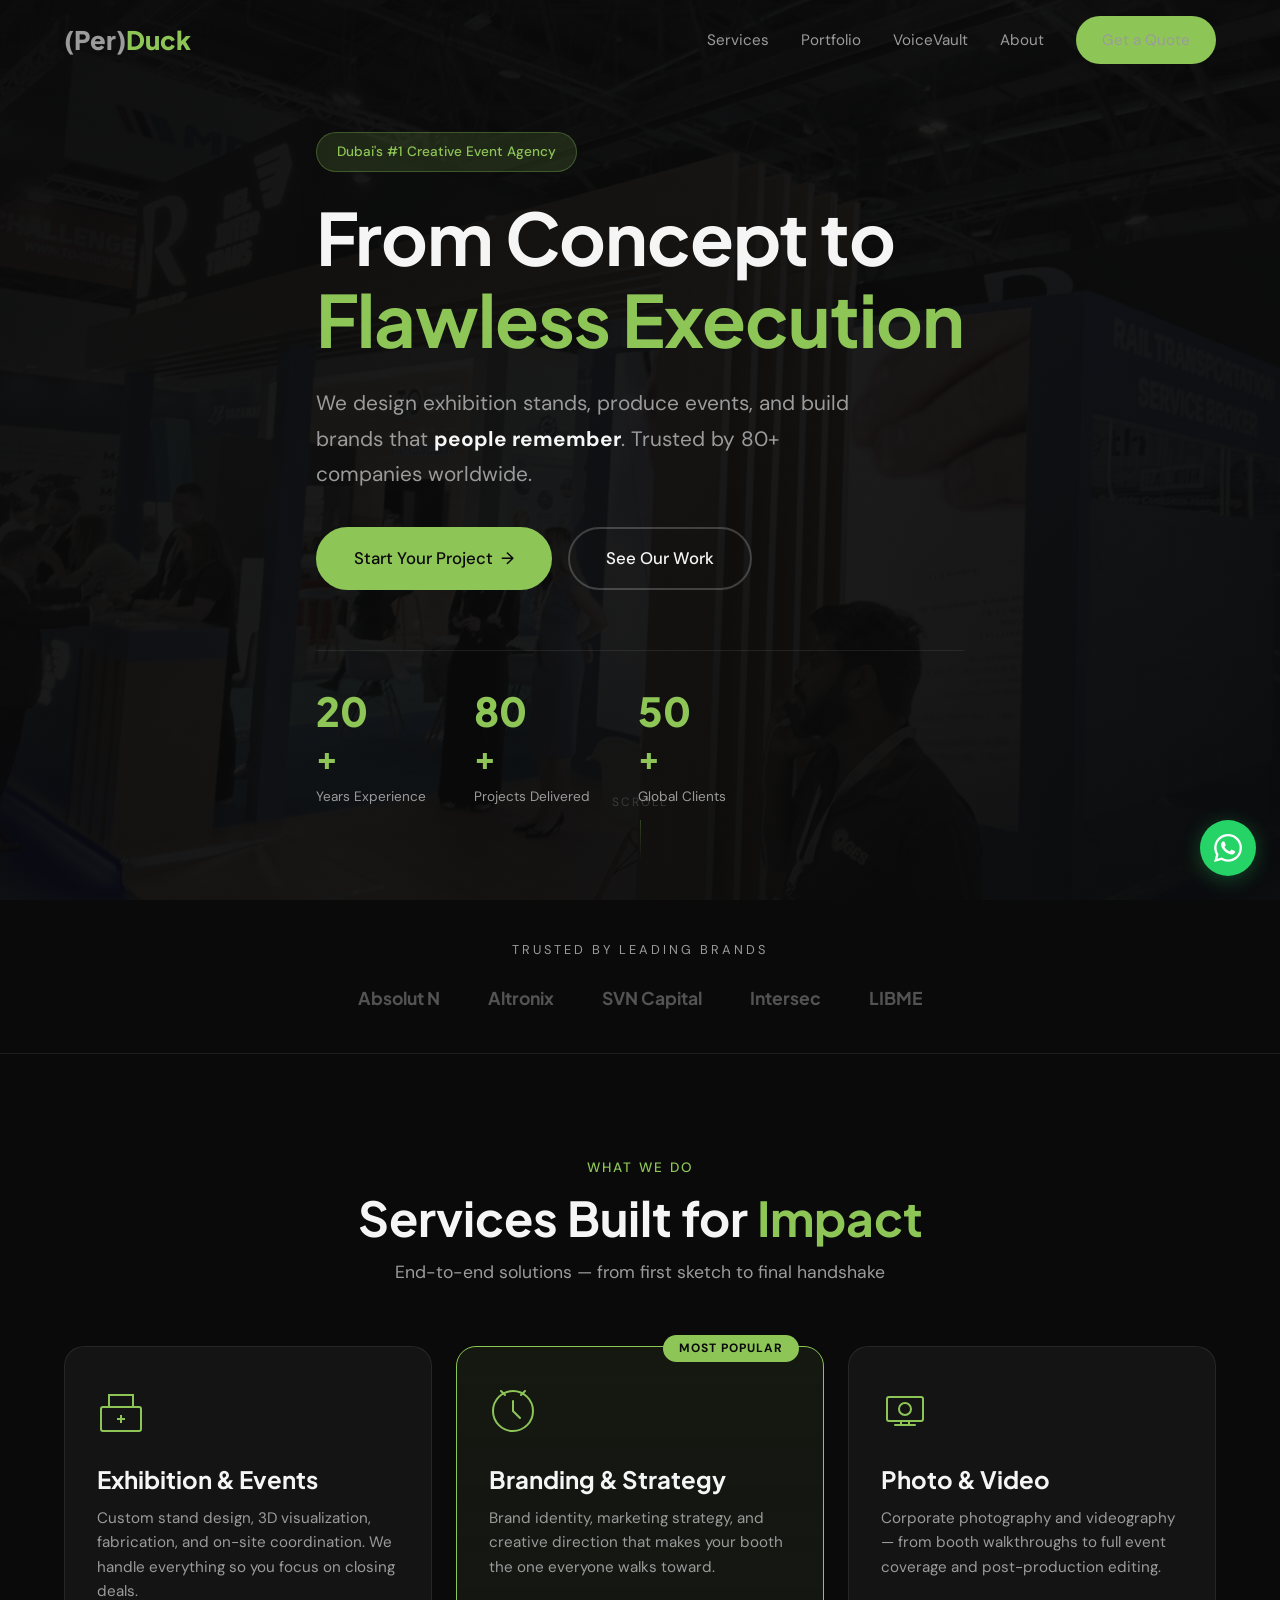
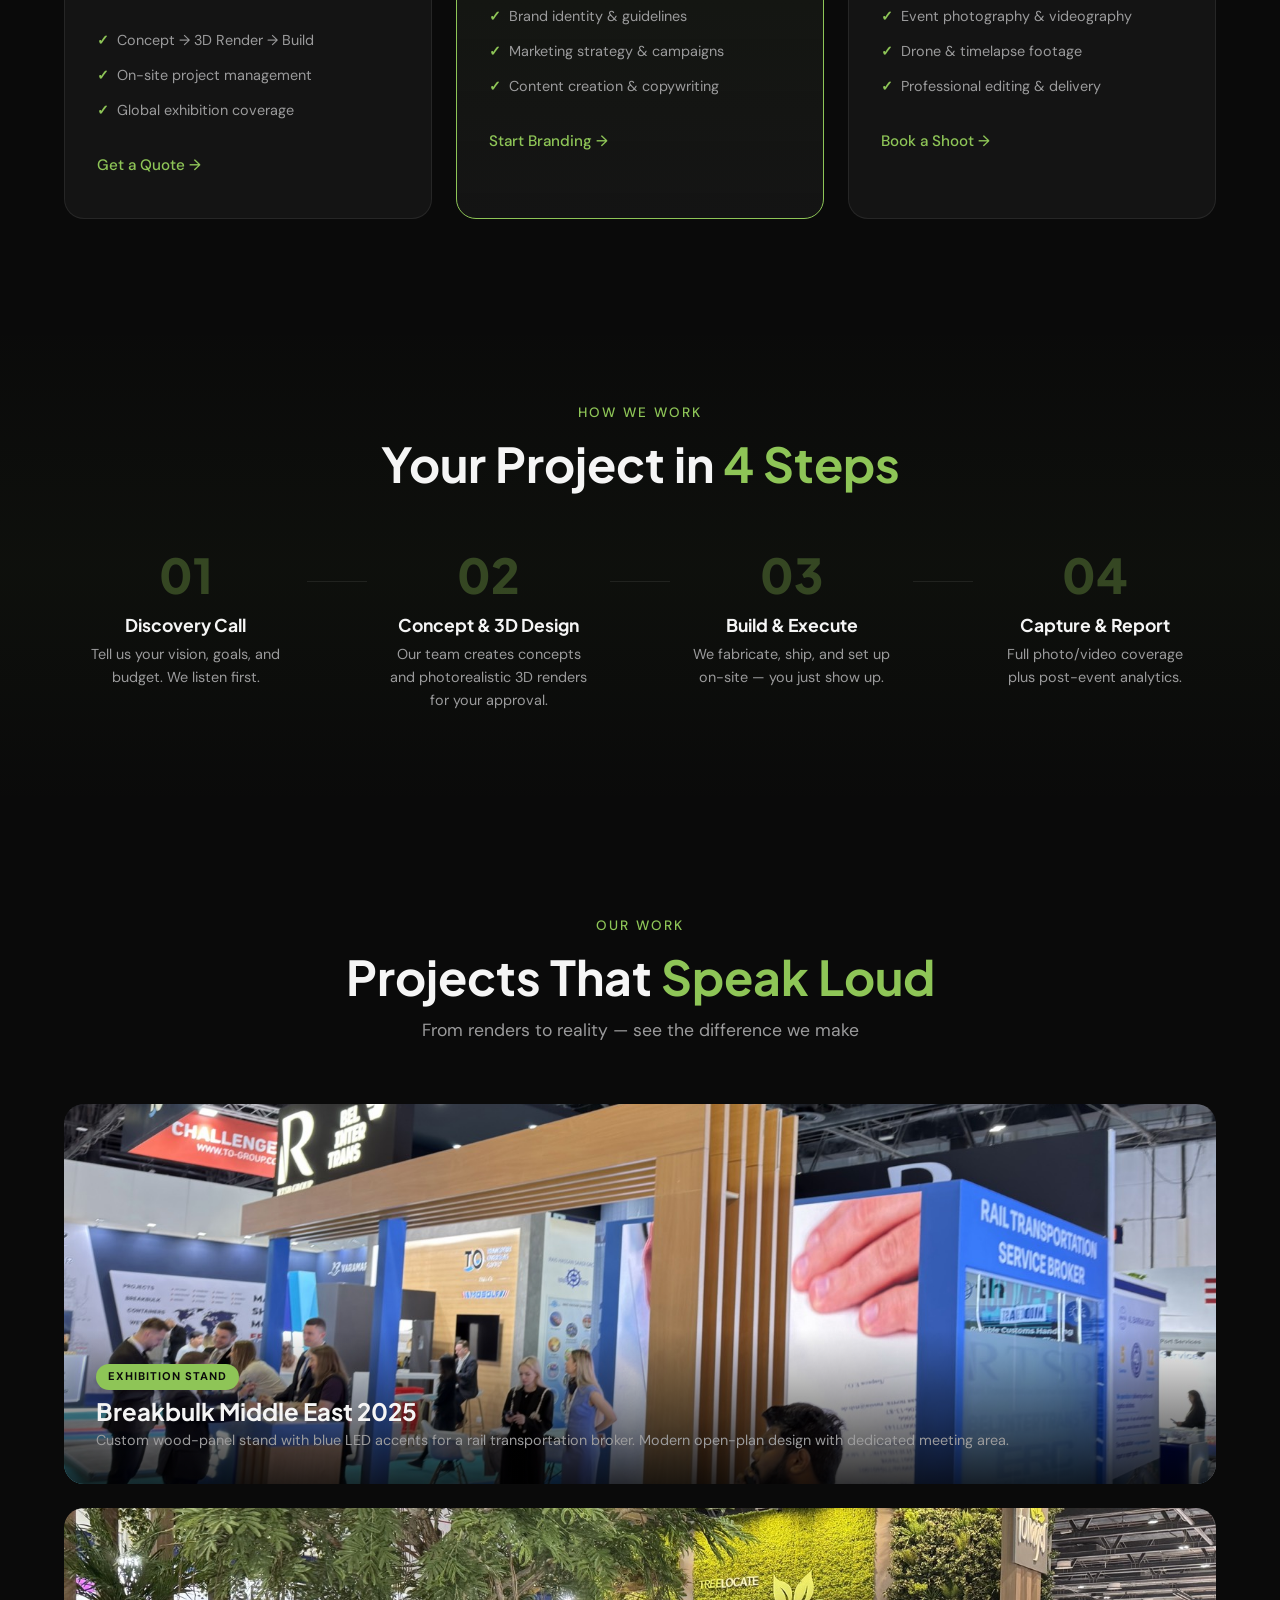
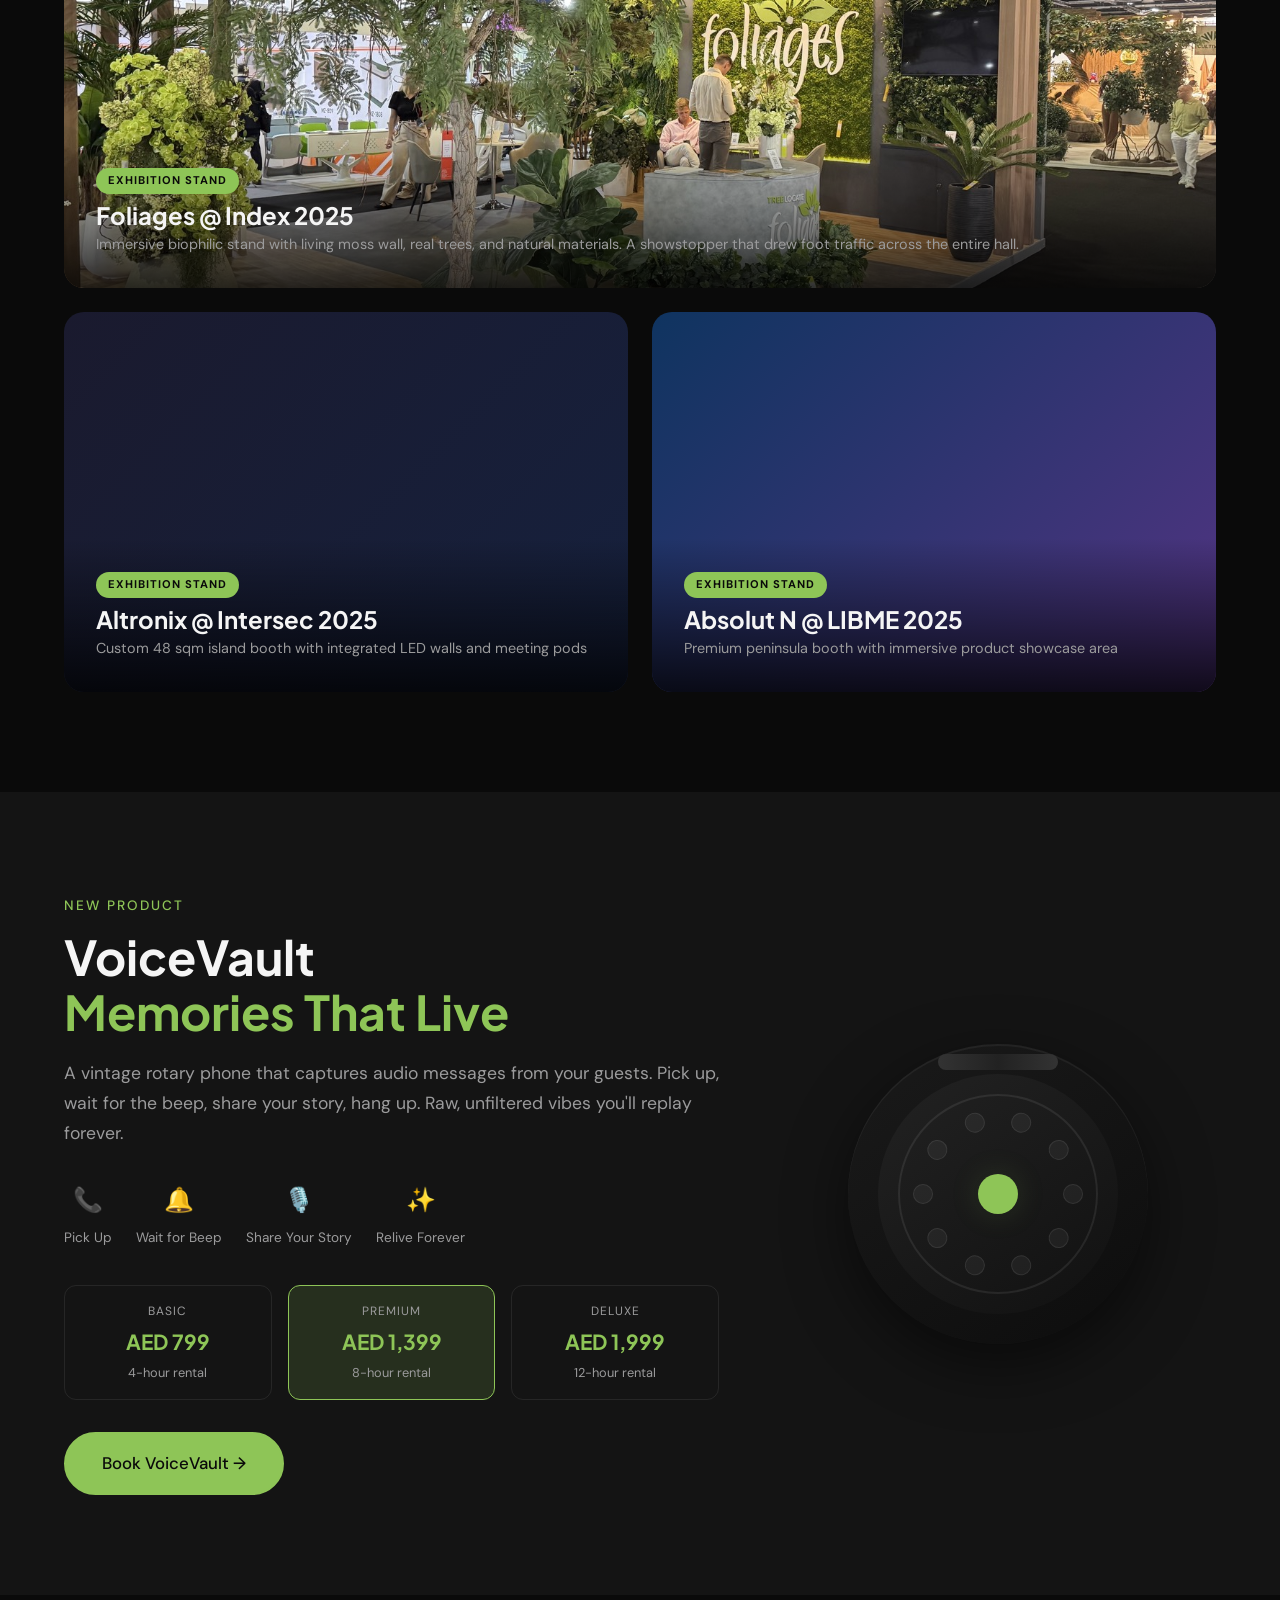
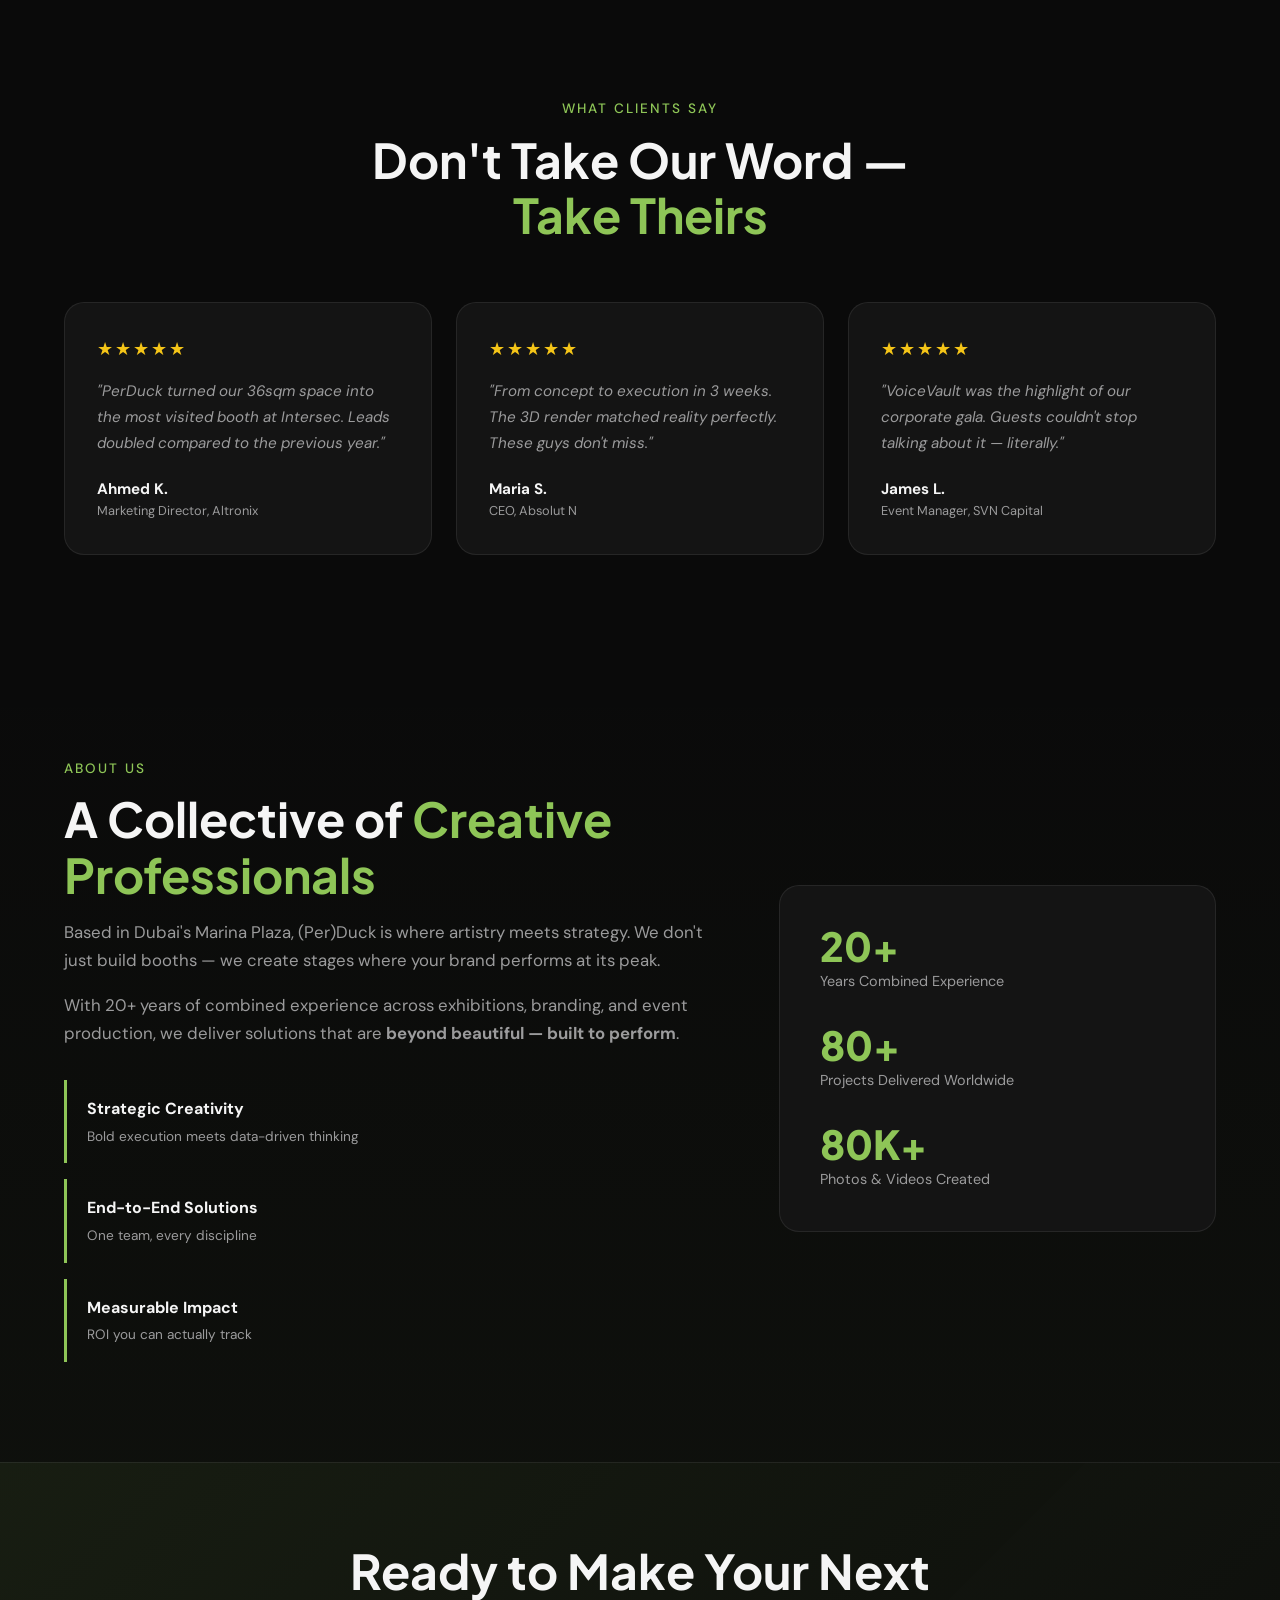
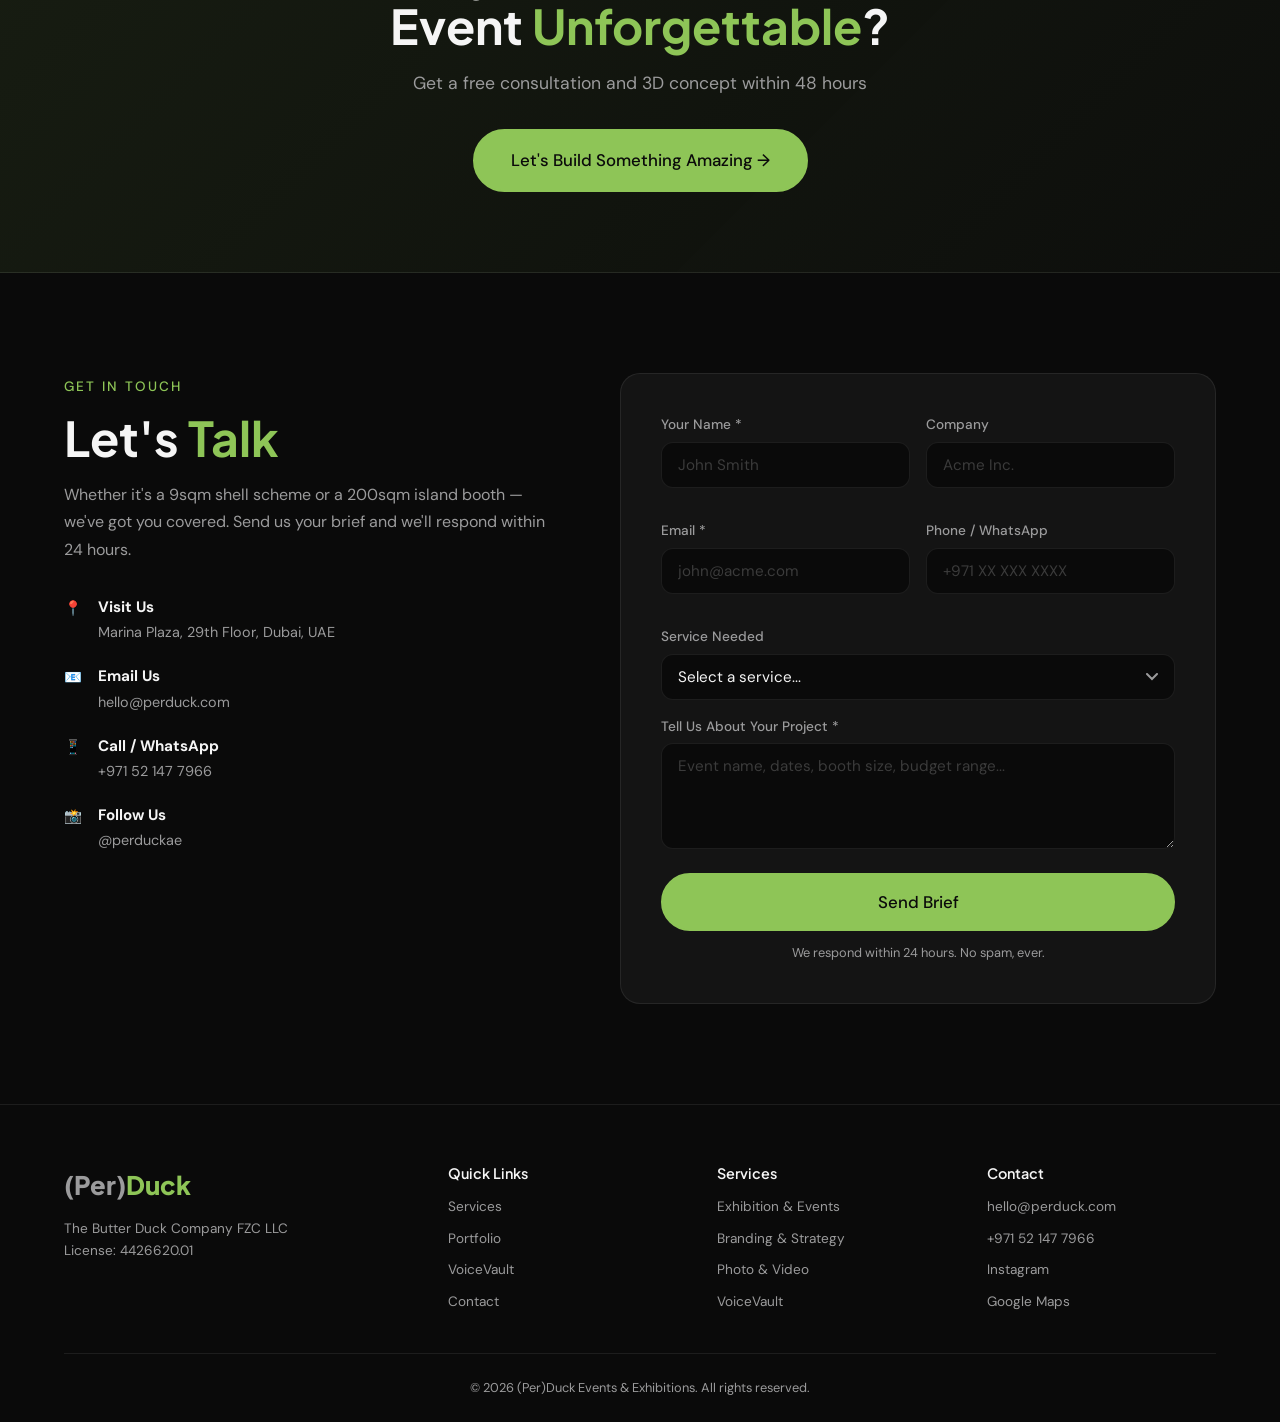
==== index.html @ eae70a1d "Add real exhibition photos to portfolio and hero section - Breakbulk ME 2025 stand (rail transport b" ====
<!DOCTYPE html>
<html lang="en">
<head>
    <meta charset="UTF-8">
    <meta name="viewport" content="width=device-width, initial-scale=1.0">
    <title>(Per)Duck Events & Exhibitions — Dubai's Premier Event Agency</title>
    <meta name="description" content="From concept to flawless execution. Exhibition stands, events, branding & VoiceVault — Dubai's creative event agency trusted by 80+ brands worldwide.">
    <meta name="keywords" content="exhibition stands Dubai, event management UAE, booth design, branding strategy, VoiceVault, corporate events Dubai">
    <meta property="og:title" content="(Per)Duck Events & Exhibitions">
    <meta property="og:description" content="From concept to flawless execution. Dubai's premier event & exhibition agency.">
    <meta property="og:type" content="website">
    <meta property="og:url" content="https://perduck.com">
    <link rel="preconnect" href="https://fonts.googleapis.com">
    <link rel="preconnect" href="https://fonts.gstatic.com" crossorigin>
    <link href="https://fonts.googleapis.com/css2?family=DM+Sans:ital,opsz,wght@0,9..40,300;0,9..40,400;0,9..40,500;0,9..40,700;1,9..40,400&family=Plus+Jakarta+Sans:wght@600;700;800&display=swap" rel="stylesheet">
    <link rel="stylesheet" href="style.css">
</head>
<body>

    <!-- NAVBAR -->
    <nav class="navbar" id="navbar">
        <div class="container nav-container">
            <a href="#" class="logo">
                <span class="logo-per">(Per)</span><span class="logo-duck">Duck</span>
            </a>
            <ul class="nav-links" id="navLinks">
                <li><a href="#services">Services</a></li>
                <li><a href="#portfolio">Portfolio</a></li>
                <li><a href="#voicevault">VoiceVault</a></li>
                <li><a href="#about">About</a></li>
                <li><a href="#contact" class="btn btn-nav">Get a Quote</a></li>
            </ul>
            <button class="burger" id="burger" aria-label="Toggle menu">
                <span></span><span></span><span></span>
            </button>
        </div>
    </nav>

    <!-- HERO -->
    <section class="hero" id="hero">
        <div class="hero-bg">
            <img src="assets/photos/breakbulk-stand.jpg" alt="Exhibition stand by PerDuck" class="hero-bg-img">
        </div>
        <div class="hero-overlay"></div>
        <div class="container hero-content">
            <div class="hero-badge reveal">Dubai's #1 Creative Event Agency</div>
            <h1 class="reveal">From Concept to<br><span class="accent">Flawless Execution</span></h1>
            <p class="hero-sub reveal">We design exhibition stands, produce events, and build brands that <strong>people remember</strong>. Trusted by 80+ companies worldwide.</p>
            <div class="hero-cta reveal">
                <a href="#contact" class="btn btn-primary btn-lg">Start Your Project <span class="arrow">→</span></a>
                <a href="#portfolio" class="btn btn-outline btn-lg">See Our Work</a>
            </div>
            <div class="hero-stats reveal">
                <div class="stat">
                    <span class="stat-num" data-target="20">0</span><span class="stat-plus">+</span>
                    <span class="stat-label">Years Experience</span>
                </div>
                <div class="stat">
                    <span class="stat-num" data-target="80">0</span><span class="stat-plus">+</span>
                    <span class="stat-label">Projects Delivered</span>
                </div>
                <div class="stat">
                    <span class="stat-num" data-target="50">0</span><span class="stat-plus">+</span>
                    <span class="stat-label">Global Clients</span>
                </div>
            </div>
        </div>
        <div class="hero-scroll">
            <span>Scroll</span>
            <div class="scroll-line"></div>
        </div>
    </section>

    <!-- TRUST BAR -->
    <section class="trust-bar">
        <div class="container">
            <p class="trust-label reveal">Trusted by leading brands</p>
            <div class="trust-logos reveal">
                <div class="trust-logo">Absolut N</div>
                <div class="trust-logo">Altronix</div>
                <div class="trust-logo">SVN Capital</div>
                <div class="trust-logo">Intersec</div>
                <div class="trust-logo">LIBME</div>
            </div>
        </div>
    </section>

    <!-- SERVICES -->
    <section class="services" id="services">
        <div class="container">
            <div class="section-header reveal">
                <span class="section-tag">What We Do</span>
                <h2>Services Built for <span class="accent">Impact</span></h2>
                <p>End-to-end solutions — from first sketch to final handshake</p>
            </div>
            <div class="services-grid">
                <div class="service-card reveal">
                    <div class="service-icon">
                        <svg width="48" height="48" viewBox="0 0 48 48" fill="none"><rect x="4" y="20" width="40" height="24" rx="2" stroke="currentColor" stroke-width="2"/><path d="M12 20V8h24v12" stroke="currentColor" stroke-width="2"/><path d="M20 32h8M24 28v8" stroke="currentColor" stroke-width="2"/></svg>
                    </div>
                    <h3>Exhibition & Events</h3>
                    <p>Custom stand design, 3D visualization, fabrication, and on-site coordination. We handle everything so you focus on closing deals.</p>
                    <ul class="service-features">
                        <li>Concept → 3D Render → Build</li>
                        <li>On-site project management</li>
                        <li>Global exhibition coverage</li>
                    </ul>
                    <a href="#contact" class="service-link">Get a Quote →</a>
                </div>
                <div class="service-card featured reveal">
                    <div class="card-badge">Most Popular</div>
                    <div class="service-icon">
                        <svg width="48" height="48" viewBox="0 0 48 48" fill="none"><circle cx="24" cy="24" r="20" stroke="currentColor" stroke-width="2"/><path d="M24 14v10l7 7" stroke="currentColor" stroke-width="2" stroke-linecap="round"/><path d="M16 8l-4-4M32 8l4-4" stroke="currentColor" stroke-width="2" stroke-linecap="round"/></svg>
                    </div>
                    <h3>Branding & Strategy</h3>
                    <p>Brand identity, marketing strategy, and creative direction that makes your booth the one everyone walks toward.</p>
                    <ul class="service-features">
                        <li>Brand identity & guidelines</li>
                        <li>Marketing strategy & campaigns</li>
                        <li>Content creation & copywriting</li>
                    </ul>
                    <a href="#contact" class="service-link">Start Branding →</a>
                </div>
                <div class="service-card reveal">
                    <div class="service-icon">
                        <svg width="48" height="48" viewBox="0 0 48 48" fill="none"><rect x="6" y="10" width="36" height="24" rx="2" stroke="currentColor" stroke-width="2"/><circle cx="24" cy="22" r="6" stroke="currentColor" stroke-width="2"/><path d="M14 38h20" stroke="currentColor" stroke-width="2" stroke-linecap="round"/><path d="M20 34h8v4h-8z" stroke="currentColor" stroke-width="2"/></svg>
                    </div>
                    <h3>Photo & Video</h3>
                    <p>Corporate photography and videography — from booth walkthroughs to full event coverage and post-production editing.</p>
                    <ul class="service-features">
                        <li>Event photography & videography</li>
                        <li>Drone & timelapse footage</li>
                        <li>Professional editing & delivery</li>
                    </ul>
                    <a href="#contact" class="service-link">Book a Shoot →</a>
                </div>
            </div>
        </div>
    </section>

    <!-- PROCESS -->
    <section class="process">
        <div class="container">
            <div class="section-header reveal">
                <span class="section-tag">How We Work</span>
                <h2>Your Project in <span class="accent">4 Steps</span></h2>
            </div>
            <div class="process-steps">
                <div class="step reveal">
                    <div class="step-num">01</div>
                    <h3>Discovery Call</h3>
                    <p>Tell us your vision, goals, and budget. We listen first.</p>
                </div>
                <div class="step-line"></div>
                <div class="step reveal">
                    <div class="step-num">02</div>
                    <h3>Concept & 3D Design</h3>
                    <p>Our team creates concepts and photorealistic 3D renders for your approval.</p>
                </div>
                <div class="step-line"></div>
                <div class="step reveal">
                    <div class="step-num">03</div>
                    <h3>Build & Execute</h3>
                    <p>We fabricate, ship, and set up on-site — you just show up.</p>
                </div>
                <div class="step-line"></div>
                <div class="step reveal">
                    <div class="step-num">04</div>
                    <h3>Capture & Report</h3>
                    <p>Full photo/video coverage plus post-event analytics.</p>
                </div>
            </div>
        </div>
    </section>

    <!-- PORTFOLIO -->
    <section class="portfolio" id="portfolio">
        <div class="container">
            <div class="section-header reveal">
                <span class="section-tag">Our Work</span>
                <h2>Projects That <span class="accent">Speak Loud</span></h2>
                <p>From renders to reality — see the difference we make</p>
            </div>
            <div class="portfolio-grid">
                <div class="portfolio-card portfolio-wide reveal">
                    <div class="portfolio-img portfolio-img-photo">
                        <img src="assets/photos/breakbulk-stand.jpg" alt="Breakbulk Exhibition Stand — Rail Transportation Service Broker" loading="lazy">
                        <div class="portfolio-overlay">
                            <span class="portfolio-tag">Exhibition Stand</span>
                            <h3>Breakbulk Middle East 2025</h3>
                            <p>Custom wood-panel stand with blue LED accents for a rail transportation broker. Modern open-plan design with dedicated meeting area.</p>
                        </div>
                    </div>
                </div>
                <div class="portfolio-card portfolio-wide reveal">
                    <div class="portfolio-img portfolio-img-photo">
                        <img src="assets/photos/foliages-stand.jpg" alt="Foliages Exhibition Stand at Index 2025" loading="lazy">
                        <div class="portfolio-overlay">
                            <span class="portfolio-tag">Exhibition Stand</span>
                            <h3>Foliages @ Index 2025</h3>
                            <p>Immersive biophilic stand with living moss wall, real trees, and natural materials. A showstopper that drew foot traffic across the entire hall.</p>
                        </div>
                    </div>
                </div>
                <div class="portfolio-card reveal">
                    <div class="portfolio-img" style="background: linear-gradient(135deg, #1a1a2e 0%, #16213e 100%);">
                        <div class="portfolio-overlay">
                            <span class="portfolio-tag">Exhibition Stand</span>
                            <h3>Altronix @ Intersec 2025</h3>
                            <p>Custom 48 sqm island booth with integrated LED walls and meeting pods</p>
                        </div>
                    </div>
                </div>
                <div class="portfolio-card reveal">
                    <div class="portfolio-img" style="background: linear-gradient(135deg, #0f3460 0%, #533483 100%);">
                        <div class="portfolio-overlay">
                            <span class="portfolio-tag">Exhibition Stand</span>
                            <h3>Absolut N @ LIBME 2025</h3>
                            <p>Premium peninsula booth with immersive product showcase area</p>
                        </div>
                    </div>
                </div>
            </div>
        </div>
    </section>

    <!-- VOICEVAULT -->
    <section class="voicevault" id="voicevault">
        <div class="container">
            <div class="vv-layout">
                <div class="vv-content reveal">
                    <span class="section-tag">New Product</span>
                    <h2>VoiceVault<br><span class="accent">Memories That Live</span></h2>
                    <p class="vv-desc">A vintage rotary phone that captures audio messages from your guests. Pick up, wait for the beep, share your story, hang up. Raw, unfiltered vibes you'll replay forever.</p>
                    <div class="vv-steps">
                        <div class="vv-step">
                            <span class="vv-step-icon">📞</span>
                            <span>Pick Up</span>
                        </div>
                        <div class="vv-step">
                            <span class="vv-step-icon">🔔</span>
                            <span>Wait for Beep</span>
                        </div>
                        <div class="vv-step">
                            <span class="vv-step-icon">🎙️</span>
                            <span>Share Your Story</span>
                        </div>
                        <div class="vv-step">
                            <span class="vv-step-icon">✨</span>
                            <span>Relive Forever</span>
                        </div>
                    </div>
                    <div class="vv-pricing">
                        <div class="vv-price">
                            <span class="vv-tier">Basic</span>
                            <span class="vv-amount">AED 799</span>
                            <span class="vv-detail">4-hour rental</span>
                        </div>
                        <div class="vv-price featured">
                            <span class="vv-tier">Premium</span>
                            <span class="vv-amount">AED 1,399</span>
                            <span class="vv-detail">8-hour rental</span>
                        </div>
                        <div class="vv-price">
                            <span class="vv-tier">Deluxe</span>
                            <span class="vv-amount">AED 1,999</span>
                            <span class="vv-detail">12-hour rental</span>
                        </div>
                    </div>
                    <a href="#contact" class="btn btn-primary btn-lg">Book VoiceVault →</a>
                </div>
                <div class="vv-visual reveal">
                    <div class="vv-phone">
                        <div class="vv-phone-inner">
                            <div class="rotary-dial">
                                <div class="dial-center"></div>
                                <div class="dial-hole" style="--i:0"></div>
                                <div class="dial-hole" style="--i:1"></div>
                                <div class="dial-hole" style="--i:2"></div>
                                <div class="dial-hole" style="--i:3"></div>
                                <div class="dial-hole" style="--i:4"></div>
                                <div class="dial-hole" style="--i:5"></div>
                                <div class="dial-hole" style="--i:6"></div>
                                <div class="dial-hole" style="--i:7"></div>
                                <div class="dial-hole" style="--i:8"></div>
                                <div class="dial-hole" style="--i:9"></div>
                            </div>
                            <div class="phone-receiver"></div>
                        </div>
                    </div>
                </div>
            </div>
        </div>
    </section>

    <!-- TESTIMONIALS -->
    <section class="testimonials">
        <div class="container">
            <div class="section-header reveal">
                <span class="section-tag">What Clients Say</span>
                <h2>Don't Take Our Word — <span class="accent">Take Theirs</span></h2>
            </div>
            <div class="testimonial-grid">
                <div class="testimonial-card reveal">
                    <div class="stars">★★★★★</div>
                    <p>"PerDuck turned our 36sqm space into the most visited booth at Intersec. Leads doubled compared to the previous year."</p>
                    <div class="testimonial-author">
                        <div class="author-info">
                            <strong>Ahmed K.</strong>
                            <span>Marketing Director, Altronix</span>
                        </div>
                    </div>
                </div>
                <div class="testimonial-card reveal">
                    <div class="stars">★★★★★</div>
                    <p>"From concept to execution in 3 weeks. The 3D render matched reality perfectly. These guys don't miss."</p>
                    <div class="testimonial-author">
                        <div class="author-info">
                            <strong>Maria S.</strong>
                            <span>CEO, Absolut N</span>
                        </div>
                    </div>
                </div>
                <div class="testimonial-card reveal">
                    <div class="stars">★★★★★</div>
                    <p>"VoiceVault was the highlight of our corporate gala. Guests couldn't stop talking about it — literally."</p>
                    <div class="testimonial-author">
                        <div class="author-info">
                            <strong>James L.</strong>
                            <span>Event Manager, SVN Capital</span>
                        </div>
                    </div>
                </div>
            </div>
        </div>
    </section>

    <!-- ABOUT -->
    <section class="about" id="about">
        <div class="container">
            <div class="about-layout">
                <div class="about-content reveal">
                    <span class="section-tag">About Us</span>
                    <h2>A Collective of <span class="accent">Creative Professionals</span></h2>
                    <p>Based in Dubai's Marina Plaza, (Per)Duck is where artistry meets strategy. We don't just build booths — we create stages where your brand performs at its peak.</p>
                    <p>With 20+ years of combined experience across exhibitions, branding, and event production, we deliver solutions that are <strong>beyond beautiful — built to perform</strong>.</p>
                    <div class="about-values">
                        <div class="value">
                            <strong>Strategic Creativity</strong>
                            <span>Bold execution meets data-driven thinking</span>
                        </div>
                        <div class="value">
                            <strong>End-to-End Solutions</strong>
                            <span>One team, every discipline</span>
                        </div>
                        <div class="value">
                            <strong>Measurable Impact</strong>
                            <span>ROI you can actually track</span>
                        </div>
                    </div>
                </div>
                <div class="about-visual reveal">
                    <div class="about-card">
                        <div class="about-card-inner">
                            <div class="card-stat">
                                <span class="big-num">20+</span>
                                <span>Years Combined Experience</span>
                            </div>
                            <div class="card-stat">
                                <span class="big-num">80+</span>
                                <span>Projects Delivered Worldwide</span>
                            </div>
                            <div class="card-stat">
                                <span class="big-num">80K+</span>
                                <span>Photos & Videos Created</span>
                            </div>
                        </div>
                    </div>
                </div>
            </div>
        </div>
    </section>

    <!-- CTA BANNER -->
    <section class="cta-banner">
        <div class="container">
            <div class="cta-content reveal">
                <h2>Ready to Make Your Next Event <span class="accent">Unforgettable</span>?</h2>
                <p>Get a free consultation and 3D concept within 48 hours</p>
                <a href="#contact" class="btn btn-primary btn-lg">Let's Build Something Amazing →</a>
            </div>
        </div>
    </section>

    <!-- CONTACT -->
    <section class="contact" id="contact">
        <div class="container">
            <div class="contact-layout">
                <div class="contact-info reveal">
                    <span class="section-tag">Get In Touch</span>
                    <h2>Let's <span class="accent">Talk</span></h2>
                    <p>Whether it's a 9sqm shell scheme or a 200sqm island booth — we've got you covered. Send us your brief and we'll respond within 24 hours.</p>
                    <div class="contact-details">
                        <div class="contact-item">
                            <span class="contact-icon">📍</span>
                            <div>
                                <strong>Visit Us</strong>
                                <span>Marina Plaza, 29th Floor, Dubai, UAE</span>
                            </div>
                        </div>
                        <div class="contact-item">
                            <span class="contact-icon">📧</span>
                            <div>
                                <strong>Email Us</strong>
                                <a href="mailto:hello@perduck.com">hello@perduck.com</a>
                            </div>
                        </div>
                        <div class="contact-item">
                            <span class="contact-icon">📱</span>
                            <div>
                                <strong>Call / WhatsApp</strong>
                                <a href="tel:+971521477966">+971 52 147 7966</a>
                            </div>
                        </div>
                        <div class="contact-item">
                            <span class="contact-icon">📸</span>
                            <div>
                                <strong>Follow Us</strong>
                                <a href="https://instagram.com/perduckae" target="_blank" rel="noopener">@perduckae</a>
                            </div>
                        </div>
                    </div>
                </div>
                <div class="contact-form-wrap reveal">
                    <form class="contact-form" action="https://formspree.io/f/xpzvqkdl" method="POST" id="contactForm">
                        <div class="form-row">
                            <div class="form-group">
                                <label for="name">Your Name *</label>
                                <input type="text" id="name" name="name" required placeholder="John Smith">
                            </div>
                            <div class="form-group">
                                <label for="company">Company</label>
                                <input type="text" id="company" name="company" placeholder="Acme Inc.">
                            </div>
                        </div>
                        <div class="form-row">
                            <div class="form-group">
                                <label for="email">Email *</label>
                                <input type="email" id="email" name="email" required placeholder="john@acme.com">
                            </div>
                            <div class="form-group">
                                <label for="phone">Phone / WhatsApp</label>
                                <input type="tel" id="phone" name="phone" placeholder="+971 XX XXX XXXX">
                            </div>
                        </div>
                        <div class="form-group">
                            <label for="service">Service Needed</label>
                            <select id="service" name="service">
                                <option value="">Select a service...</option>
                                <option value="exhibition">Exhibition Stand Design & Build</option>
                                <option value="branding">Branding & Strategy</option>
                                <option value="photo-video">Photography & Videography</option>
                                <option value="voicevault">VoiceVault Rental</option>
                                <option value="full-package">Full Event Package</option>
                            </select>
                        </div>
                        <div class="form-group">
                            <label for="message">Tell Us About Your Project *</label>
                            <textarea id="message" name="message" rows="4" required placeholder="Event name, dates, booth size, budget range..."></textarea>
                        </div>
                        <button type="submit" class="btn btn-primary btn-lg btn-full">
                            <span class="btn-text">Send Brief</span>
                            <span class="btn-loading" style="display:none;">Sending...</span>
                        </button>
                        <p class="form-note">We respond within 24 hours. No spam, ever.</p>
                    </form>
                </div>
            </div>
        </div>
    </section>

    <!-- FOOTER -->
    <footer class="footer">
        <div class="container">
            <div class="footer-layout">
                <div class="footer-brand">
                    <a href="#" class="logo">
                        <span class="logo-per">(Per)</span><span class="logo-duck">Duck</span>
                    </a>
                    <p>The Butter Duck Company FZC LLC<br>License: 4426620.01</p>
                </div>
                <div class="footer-links">
                    <h4>Quick Links</h4>
                    <a href="#services">Services</a>
                    <a href="#portfolio">Portfolio</a>
                    <a href="#voicevault">VoiceVault</a>
                    <a href="#contact">Contact</a>
                </div>
                <div class="footer-links">
                    <h4>Services</h4>
                    <a href="#services">Exhibition & Events</a>
                    <a href="#services">Branding & Strategy</a>
                    <a href="#services">Photo & Video</a>
                    <a href="#voicevault">VoiceVault</a>
                </div>
                <div class="footer-links">
                    <h4>Contact</h4>
                    <a href="mailto:hello@perduck.com">hello@perduck.com</a>
                    <a href="tel:+971521477966">+971 52 147 7966</a>
                    <a href="https://instagram.com/perduckae" target="_blank" rel="noopener">Instagram</a>
                    <a href="https://maps.app.goo.gl/CVZJi23GCk5uBdmv7" target="_blank" rel="noopener">Google Maps</a>
                </div>
            </div>
            <div class="footer-bottom">
                <p>&copy; 2026 (Per)Duck Events & Exhibitions. All rights reserved.</p>
            </div>
        </div>
    </footer>

    <!-- FLOATING CTA -->
    <a href="https://wa.me/971521477966" class="whatsapp-float" target="_blank" rel="noopener" aria-label="Chat on WhatsApp">
        <svg width="28" height="28" viewBox="0 0 24 24" fill="white"><path d="M17.472 14.382c-.297-.149-1.758-.867-2.03-.967-.273-.099-.471-.148-.67.15-.197.297-.767.966-.94 1.164-.173.199-.347.223-.644.075-.297-.15-1.255-.463-2.39-1.475-.883-.788-1.48-1.761-1.653-2.059-.173-.297-.018-.458.13-.606.134-.133.298-.347.446-.52.149-.174.198-.298.298-.497.099-.198.05-.371-.025-.52-.075-.149-.669-1.612-.916-2.207-.242-.579-.487-.5-.669-.51-.173-.008-.371-.01-.57-.01-.198 0-.52.074-.792.372-.272.297-1.04 1.016-1.04 2.479 0 1.462 1.065 2.875 1.213 3.074.149.198 2.096 3.2 5.077 4.487.709.306 1.262.489 1.694.625.712.227 1.36.195 1.871.118.571-.085 1.758-.719 2.006-1.413.248-.694.248-1.289.173-1.413-.074-.124-.272-.198-.57-.347m-5.421 7.403h-.004a9.87 9.87 0 01-5.031-1.378l-.361-.214-3.741.982.998-3.648-.235-.374a9.86 9.86 0 01-1.51-5.26c.001-5.45 4.436-9.884 9.888-9.884 2.64 0 5.122 1.03 6.988 2.898a9.825 9.825 0 012.893 6.994c-.003 5.45-4.437 9.884-9.885 9.884m8.413-18.297A11.815 11.815 0 0012.05 0C5.495 0 .16 5.335.157 11.892c0 2.096.547 4.142 1.588 5.945L.057 24l6.305-1.654a11.882 11.882 0 005.683 1.448h.005c6.554 0 11.89-5.335 11.893-11.893a11.821 11.821 0 00-3.48-8.413z"/></svg>
    </a>

    <script src="script.js"></script>
</body>
</html>
---- style.css ----
/* ========================================
   (Per)Duck Events — High-Conversion Site
   ======================================== */

/* --- RESET & VARIABLES --- */
*, *::before, *::after {
    margin: 0;
    padding: 0;
    box-sizing: border-box;
}

:root {
    --bg: #0a0a0a;
    --bg-card: #141414;
    --bg-card-hover: #1a1a1a;
    --text: #f5f5f5;
    --text-muted: #9b9b9c;
    --accent: #8EC557;
    --accent-dark: #6fa33e;
    --accent-glow: rgba(142, 197, 87, 0.15);
    --border: rgba(255,255,255,0.08);
    --radius: 12px;
    --radius-lg: 20px;
    --transition: 0.3s cubic-bezier(0.25, 0.46, 0.45, 0.94);
    --font-body: 'DM Sans', -apple-system, BlinkMacSystemFont, sans-serif;
    --font-heading: 'Plus Jakarta Sans', 'DM Sans', sans-serif;
}

html {
    scroll-behavior: smooth;
    -webkit-font-smoothing: antialiased;
}

body {
    font-family: var(--font-body);
    background: var(--bg);
    color: var(--text);
    line-height: 1.6;
    overflow-x: hidden;
}

a {
    color: inherit;
    text-decoration: none;
    transition: var(--transition);
}

img {
    max-width: 100%;
    display: block;
}

.container {
    max-width: 1200px;
    margin: 0 auto;
    padding: 0 24px;
}

/* --- TYPOGRAPHY --- */
h1, h2, h3, h4 {
    font-family: var(--font-heading);
    font-weight: 700;
    line-height: 1.15;
}

h1 { font-size: clamp(2.5rem, 6vw, 4.5rem); }
h2 { font-size: clamp(1.8rem, 4vw, 3rem); }
h3 { font-size: clamp(1.2rem, 2vw, 1.5rem); }

.accent { color: var(--accent); }
.section-tag {
    display: inline-block;
    font-size: 0.85rem;
    font-weight: 500;
    color: var(--accent);
    text-transform: uppercase;
    letter-spacing: 2px;
    margin-bottom: 12px;
}

.section-header {
    text-align: center;
    max-width: 600px;
    margin: 0 auto 60px;
}
.section-header p {
    color: var(--text-muted);
    margin-top: 12px;
    font-size: 1.1rem;
}

/* --- BUTTONS --- */
.btn {
    display: inline-flex;
    align-items: center;
    gap: 8px;
    font-family: var(--font-body);
    font-weight: 500;
    font-size: 1rem;
    padding: 12px 28px;
    border-radius: 50px;
    border: 2px solid transparent;
    cursor: pointer;
    transition: var(--transition);
    white-space: nowrap;
}

.btn-primary {
    background: var(--accent);
    color: #0a0a0a;
    border-color: var(--accent);
}
.btn-primary:hover {
    background: var(--accent-dark);
    border-color: var(--accent-dark);
    transform: translateY(-2px);
    box-shadow: 0 8px 30px var(--accent-glow);
}

.btn-outline {
    background: transparent;
    color: var(--text);
    border-color: rgba(255,255,255,0.2);
}
.btn-outline:hover {
    border-color: var(--accent);
    color: var(--accent);
}

.btn-lg {
    padding: 16px 36px;
    font-size: 1.05rem;
}

.btn-full { width: 100%; justify-content: center; }

.btn-nav {
    background: var(--accent);
    color: #0a0a0a;
    padding: 10px 24px;
    font-size: 0.9rem;
}
.btn-nav:hover {
    background: var(--accent-dark);
    transform: translateY(-1px);
}

.arrow {
    transition: transform 0.3s;
}
.btn:hover .arrow {
    transform: translateX(4px);
}

/* --- NAVBAR --- */
.navbar {
    position: fixed;
    top: 0;
    left: 0;
    right: 0;
    z-index: 1000;
    padding: 16px 0;
    transition: all 0.4s;
}
.navbar.scrolled {
    background: rgba(10, 10, 10, 0.9);
    backdrop-filter: blur(20px);
    padding: 10px 0;
    border-bottom: 1px solid var(--border);
}

.nav-container {
    display: flex;
    align-items: center;
    justify-content: space-between;
}

.logo {
    font-family: var(--font-heading);
    font-size: 1.6rem;
    font-weight: 800;
}
.logo-per { color: var(--text-muted); }
.logo-duck { color: var(--accent); }

.nav-links {
    display: flex;
    align-items: center;
    gap: 32px;
    list-style: none;
}
.nav-links a {
    font-size: 0.95rem;
    font-weight: 400;
    color: var(--text-muted);
}
.nav-links a:hover {
    color: var(--text);
}

.burger {
    display: none;
    flex-direction: column;
    gap: 5px;
    background: none;
    border: none;
    cursor: pointer;
    padding: 4px;
    z-index: 1001;
}
.burger span {
    width: 24px;
    height: 2px;
    background: var(--text);
    transition: var(--transition);
    border-radius: 2px;
}
.burger.active span:nth-child(1) { transform: rotate(45deg) translate(5px, 5px); }
.burger.active span:nth-child(2) { opacity: 0; }
.burger.active span:nth-child(3) { transform: rotate(-45deg) translate(5px, -5px); }

/* --- HERO --- */
.hero {
    position: relative;
    min-height: 100vh;
    display: flex;
    align-items: center;
    padding: 120px 0 80px;
    background: var(--bg);
    overflow: hidden;
}

.hero-bg {
    position: absolute;
    top: 0;
    left: 0;
    width: 100%;
    height: 100%;
    z-index: 0;
}
.hero-bg-img {
    width: 100%;
    height: 100%;
    object-fit: cover;
    opacity: 0.2;
    filter: saturate(0.5);
}

.hero .hero-overlay {
    position: absolute;
    top: 0;
    left: 0;
    width: 100%;
    height: 100%;
    z-index: 1;
    background: linear-gradient(135deg, rgba(10,10,10,0.85) 0%, rgba(10,10,10,0.6) 50%, rgba(10,10,10,0.85) 100%);
}

.hero-content {
    position: relative;
    z-index: 2;
}

.hero-badge {
    display: inline-block;
    padding: 8px 20px;
    background: var(--accent-glow);
    border: 1px solid rgba(142, 197, 87, 0.3);
    border-radius: 50px;
    font-size: 0.85rem;
    color: var(--accent);
    font-weight: 500;
    margin-bottom: 24px;
}

.hero h1 {
    margin-bottom: 24px;
    letter-spacing: -1px;
}

.hero-sub {
    font-size: clamp(1.1rem, 2vw, 1.3rem);
    color: var(--text-muted);
    max-width: 560px;
    margin-bottom: 36px;
    line-height: 1.7;
}
.hero-sub strong {
    color: var(--text);
}

.hero-cta {
    display: flex;
    gap: 16px;
    flex-wrap: wrap;
    margin-bottom: 60px;
}

.hero-stats {
    display: flex;
    gap: 48px;
    padding-top: 40px;
    border-top: 1px solid var(--border);
}

.stat {
    display: flex;
    flex-direction: column;
}
.stat-num {
    font-family: var(--font-heading);
    font-size: 2.5rem;
    font-weight: 800;
    color: var(--accent);
    line-height: 1;
}
.stat-plus {
    font-family: var(--font-heading);
    font-size: 2rem;
    font-weight: 800;
    color: var(--accent);
}
.stat-label {
    font-size: 0.85rem;
    color: var(--text-muted);
    margin-top: 4px;
}

.hero-scroll {
    position: absolute;
    bottom: 40px;
    left: 50%;
    transform: translateX(-50%);
    display: flex;
    flex-direction: column;
    align-items: center;
    gap: 8px;
    color: var(--text-muted);
    font-size: 0.75rem;
    text-transform: uppercase;
    letter-spacing: 2px;
}
.scroll-line {
    width: 1px;
    height: 40px;
    background: linear-gradient(to bottom, var(--accent), transparent);
    animation: scrollPulse 2s infinite;
}
@keyframes scrollPulse {
    0%, 100% { opacity: 0.3; }
    50% { opacity: 1; }
}

/* --- TRUST BAR --- */
.trust-bar {
    padding: 40px 0;
    border-bottom: 1px solid var(--border);
}
.trust-label {
    text-align: center;
    font-size: 0.8rem;
    color: var(--text-muted);
    text-transform: uppercase;
    letter-spacing: 3px;
    margin-bottom: 24px;
}
.trust-logos {
    display: flex;
    justify-content: center;
    align-items: center;
    gap: 48px;
    flex-wrap: wrap;
}
.trust-logo {
    font-family: var(--font-heading);
    font-size: 1.1rem;
    font-weight: 700;
    color: var(--text-muted);
    opacity: 0.5;
    transition: var(--transition);
}
.trust-logo:hover {
    opacity: 1;
    color: var(--text);
}

/* --- SERVICES --- */
.services {
    padding: 100px 0;
}

.services-grid {
    display: grid;
    grid-template-columns: repeat(3, 1fr);
    gap: 24px;
}

.service-card {
    position: relative;
    background: var(--bg-card);
    border: 1px solid var(--border);
    border-radius: var(--radius-lg);
    padding: 40px 32px;
    transition: var(--transition);
}
.service-card:hover {
    background: var(--bg-card-hover);
    border-color: rgba(142, 197, 87, 0.2);
    transform: translateY(-4px);
}

.service-card.featured {
    border-color: var(--accent);
    background: linear-gradient(180deg, rgba(142, 197, 87, 0.08) 0%, var(--bg-card) 100%);
}

.card-badge {
    position: absolute;
    top: -12px;
    right: 24px;
    background: var(--accent);
    color: #0a0a0a;
    font-size: 0.75rem;
    font-weight: 700;
    padding: 4px 16px;
    border-radius: 50px;
    text-transform: uppercase;
    letter-spacing: 1px;
}

.service-icon {
    color: var(--accent);
    margin-bottom: 24px;
}

.service-card h3 {
    margin-bottom: 12px;
}
.service-card p {
    color: var(--text-muted);
    font-size: 0.95rem;
    margin-bottom: 20px;
}

.service-features {
    list-style: none;
    margin-bottom: 24px;
}
.service-features li {
    padding: 6px 0;
    padding-left: 20px;
    position: relative;
    font-size: 0.9rem;
    color: var(--text-muted);
}
.service-features li::before {
    content: '✓';
    position: absolute;
    left: 0;
    color: var(--accent);
    font-weight: 700;
}

.service-link {
    color: var(--accent);
    font-weight: 500;
    font-size: 0.95rem;
}
.service-link:hover {
    text-decoration: underline;
}

/* --- PROCESS --- */
.process {
    padding: 80px 0 100px;
    background: linear-gradient(180deg, transparent 0%, rgba(142, 197, 87, 0.03) 50%, transparent 100%);
}

.process-steps {
    display: flex;
    align-items: flex-start;
    justify-content: center;
    gap: 0;
}

.step {
    flex: 1;
    text-align: center;
    padding: 0 20px;
    max-width: 250px;
}
.step-num {
    font-family: var(--font-heading);
    font-size: 3rem;
    font-weight: 800;
    color: var(--accent);
    opacity: 0.3;
    line-height: 1;
    margin-bottom: 16px;
}
.step h3 {
    margin-bottom: 8px;
    font-size: 1.1rem;
}
.step p {
    color: var(--text-muted);
    font-size: 0.9rem;
}

.step-line {
    width: 60px;
    height: 1px;
    background: var(--border);
    margin-top: 30px;
    flex-shrink: 0;
}

/* --- PORTFOLIO --- */
.portfolio {
    padding: 100px 0;
}

.portfolio-grid {
    display: grid;
    grid-template-columns: repeat(2, 1fr);
    gap: 24px;
}

.portfolio-card {
    border-radius: var(--radius-lg);
    overflow: hidden;
    cursor: pointer;
}

.portfolio-card.portfolio-wide {
    grid-column: span 2;
}

.portfolio-img-photo {
    position: relative;
    background: none !important;
}
.portfolio-img-photo img {
    width: 100%;
    height: 100%;
    object-fit: cover;
    position: absolute;
    top: 0;
    left: 0;
    transition: transform 0.6s cubic-bezier(0.25, 0.46, 0.45, 0.94);
}
.portfolio-card:hover .portfolio-img-photo img {
    transform: scale(1.05);
}

.portfolio-img {
    position: relative;
    height: 380px;
    display: flex;
    align-items: flex-end;
    transition: var(--transition);
}
.portfolio-card:hover .portfolio-img {
    transform: scale(1.02);
}

.portfolio-overlay {
    padding: 32px;
    background: linear-gradient(to top, rgba(0,0,0,0.8) 0%, transparent 100%);
    width: 100%;
    position: absolute;
    bottom: 0;
}

.portfolio-tag {
    display: inline-block;
    padding: 4px 12px;
    background: var(--accent);
    color: #0a0a0a;
    font-size: 0.7rem;
    font-weight: 700;
    border-radius: 50px;
    text-transform: uppercase;
    letter-spacing: 1px;
    margin-bottom: 8px;
}

.portfolio-overlay h3 {
    margin-bottom: 4px;
}
.portfolio-overlay p {
    color: var(--text-muted);
    font-size: 0.9rem;
}

/* --- VOICEVAULT --- */
.voicevault {
    padding: 100px 0;
    background: var(--bg-card);
}

.vv-layout {
    display: grid;
    grid-template-columns: 1.2fr 0.8fr;
    gap: 60px;
    align-items: center;
}

.vv-desc {
    color: var(--text-muted);
    font-size: 1.1rem;
    margin: 20px 0 32px;
    line-height: 1.7;
}

.vv-steps {
    display: flex;
    gap: 24px;
    margin-bottom: 36px;
}
.vv-step {
    display: flex;
    flex-direction: column;
    align-items: center;
    gap: 8px;
    font-size: 0.85rem;
    color: var(--text-muted);
}
.vv-step-icon {
    font-size: 1.5rem;
}

.vv-pricing {
    display: flex;
    gap: 16px;
    margin-bottom: 32px;
}
.vv-price {
    flex: 1;
    padding: 16px;
    border: 1px solid var(--border);
    border-radius: var(--radius);
    text-align: center;
    display: flex;
    flex-direction: column;
    gap: 4px;
    transition: var(--transition);
}
.vv-price.featured {
    border-color: var(--accent);
    background: var(--accent-glow);
}
.vv-tier {
    font-size: 0.75rem;
    text-transform: uppercase;
    letter-spacing: 1px;
    color: var(--text-muted);
}
.vv-amount {
    font-family: var(--font-heading);
    font-size: 1.3rem;
    font-weight: 700;
    color: var(--accent);
}
.vv-detail {
    font-size: 0.8rem;
    color: var(--text-muted);
}

/* Rotary phone visual */
.vv-visual {
    display: flex;
    justify-content: center;
}
.vv-phone {
    width: 300px;
    height: 300px;
    border-radius: 50%;
    background: linear-gradient(145deg, #1a1a1a, #0d0d0d);
    display: flex;
    align-items: center;
    justify-content: center;
    position: relative;
    box-shadow: 0 20px 60px rgba(0,0,0,0.5), inset 0 2px 0 rgba(255,255,255,0.05);
}
.vv-phone-inner {
    width: 240px;
    height: 240px;
    border-radius: 50%;
    background: linear-gradient(145deg, #222, #111);
    position: relative;
    display: flex;
    align-items: center;
    justify-content: center;
}
.rotary-dial {
    width: 200px;
    height: 200px;
    border-radius: 50%;
    border: 2px solid var(--border);
    position: relative;
}
.dial-center {
    position: absolute;
    top: 50%;
    left: 50%;
    transform: translate(-50%, -50%);
    width: 40px;
    height: 40px;
    border-radius: 50%;
    background: var(--accent);
    box-shadow: 0 0 30px var(--accent-glow);
    animation: pulse 3s infinite;
}
@keyframes pulse {
    0%, 100% { box-shadow: 0 0 20px var(--accent-glow); }
    50% { box-shadow: 0 0 40px rgba(142, 197, 87, 0.3); }
}
.dial-hole {
    position: absolute;
    width: 20px;
    height: 20px;
    border-radius: 50%;
    background: rgba(255,255,255,0.05);
    border: 1px solid var(--border);
    top: 50%;
    left: 50%;
    transform-origin: 0 0;
    transform: rotate(calc(var(--i) * 36deg)) translate(75px) translate(-50%, -50%);
}

.phone-receiver {
    position: absolute;
    top: -20px;
    width: 120px;
    height: 16px;
    background: linear-gradient(90deg, #333, #222, #333);
    border-radius: 8px;
    left: 50%;
    transform: translateX(-50%);
}

/* --- TESTIMONIALS --- */
.testimonials {
    padding: 100px 0;
}

.testimonial-grid {
    display: grid;
    grid-template-columns: repeat(3, 1fr);
    gap: 24px;
}

.testimonial-card {
    background: var(--bg-card);
    border: 1px solid var(--border);
    border-radius: var(--radius-lg);
    padding: 32px;
    transition: var(--transition);
}
.testimonial-card:hover {
    border-color: rgba(142, 197, 87, 0.2);
}

.stars {
    color: #f5c518;
    font-size: 1.1rem;
    margin-bottom: 16px;
    letter-spacing: 2px;
}

.testimonial-card p {
    color: var(--text-muted);
    font-size: 0.95rem;
    line-height: 1.7;
    margin-bottom: 20px;
    font-style: italic;
}

.testimonial-author {
    display: flex;
    align-items: center;
    gap: 12px;
}
.author-info {
    display: flex;
    flex-direction: column;
}
.author-info strong {
    font-size: 0.95rem;
}
.author-info span {
    font-size: 0.8rem;
    color: var(--text-muted);
}

/* --- ABOUT --- */
.about {
    padding: 100px 0;
    background: linear-gradient(180deg, transparent 0%, rgba(142, 197, 87, 0.03) 100%);
}

.about-layout {
    display: grid;
    grid-template-columns: 1.2fr 0.8fr;
    gap: 60px;
    align-items: center;
}

.about-content p {
    color: var(--text-muted);
    margin-top: 16px;
    font-size: 1.05rem;
    line-height: 1.7;
}

.about-values {
    display: flex;
    flex-direction: column;
    gap: 16px;
    margin-top: 32px;
}
.value {
    padding: 16px 20px;
    border-left: 3px solid var(--accent);
    display: flex;
    flex-direction: column;
    gap: 4px;
}
.value strong { font-size: 1rem; }
.value span { font-size: 0.85rem; color: var(--text-muted); }

.about-card {
    background: var(--bg-card);
    border: 1px solid var(--border);
    border-radius: var(--radius-lg);
    overflow: hidden;
}
.about-card-inner {
    padding: 40px;
    display: flex;
    flex-direction: column;
    gap: 32px;
}
.card-stat {
    display: flex;
    flex-direction: column;
    gap: 4px;
}
.big-num {
    font-family: var(--font-heading);
    font-size: 2.5rem;
    font-weight: 800;
    color: var(--accent);
    line-height: 1;
}
.card-stat span:last-child {
    color: var(--text-muted);
    font-size: 0.9rem;
}

/* --- CTA BANNER --- */
.cta-banner {
    padding: 80px 0;
    background: linear-gradient(135deg, rgba(142, 197, 87, 0.1) 0%, rgba(142, 197, 87, 0.02) 100%);
    border-top: 1px solid var(--border);
    border-bottom: 1px solid var(--border);
}
.cta-content {
    text-align: center;
    max-width: 600px;
    margin: 0 auto;
}
.cta-content p {
    color: var(--text-muted);
    margin: 16px 0 32px;
    font-size: 1.1rem;
}

/* --- CONTACT --- */
.contact {
    padding: 100px 0;
}

.contact-layout {
    display: grid;
    grid-template-columns: 1fr 1.2fr;
    gap: 60px;
    align-items: flex-start;
}

.contact-info h2 {
    margin-bottom: 16px;
}
.contact-info > p {
    color: var(--text-muted);
    font-size: 1rem;
    line-height: 1.7;
    margin-bottom: 32px;
}

.contact-details {
    display: flex;
    flex-direction: column;
    gap: 20px;
}
.contact-item {
    display: flex;
    gap: 16px;
    align-items: flex-start;
}
.contact-icon { font-size: 1.3rem; margin-top: 2px; }
.contact-item div {
    display: flex;
    flex-direction: column;
    gap: 2px;
}
.contact-item strong { font-size: 0.95rem; }
.contact-item span,
.contact-item a {
    font-size: 0.9rem;
    color: var(--text-muted);
}
.contact-item a:hover { color: var(--accent); }

/* --- FORM --- */
.contact-form-wrap {
    background: var(--bg-card);
    border: 1px solid var(--border);
    border-radius: var(--radius-lg);
    padding: 40px;
}

.form-row {
    display: grid;
    grid-template-columns: 1fr 1fr;
    gap: 16px;
    margin-bottom: 16px;
}

.form-group {
    margin-bottom: 16px;
}
.form-group label {
    display: block;
    font-size: 0.85rem;
    font-weight: 500;
    margin-bottom: 6px;
    color: var(--text-muted);
}

.form-group input,
.form-group select,
.form-group textarea {
    width: 100%;
    padding: 12px 16px;
    background: var(--bg);
    border: 1px solid var(--border);
    border-radius: var(--radius);
    color: var(--text);
    font-family: var(--font-body);
    font-size: 0.95rem;
    transition: var(--transition);
    outline: none;
}
.form-group input:focus,
.form-group select:focus,
.form-group textarea:focus {
    border-color: var(--accent);
    box-shadow: 0 0 0 3px var(--accent-glow);
}

.form-group input::placeholder,
.form-group textarea::placeholder {
    color: rgba(255,255,255,0.2);
}

.form-group select {
    appearance: none;
    background-image: url("data:image/svg+xml,%3Csvg width='12' height='8' viewBox='0 0 12 8' fill='none' xmlns='http://www.w3.org/2000/svg'%3E%3Cpath d='M1 1l5 5 5-5' stroke='%239b9b9c' stroke-width='2' stroke-linecap='round'/%3E%3C/svg%3E");
    background-repeat: no-repeat;
    background-position: right 16px center;
    padding-right: 40px;
}

.form-group select option {
    background: var(--bg-card);
}

.form-note {
    text-align: center;
    font-size: 0.8rem;
    color: var(--text-muted);
    margin-top: 12px;
}

/* --- FOOTER --- */
.footer {
    padding: 60px 0 24px;
    border-top: 1px solid var(--border);
}
.footer-layout {
    display: grid;
    grid-template-columns: 1.5fr 1fr 1fr 1fr;
    gap: 40px;
    margin-bottom: 40px;
}

.footer-brand p {
    color: var(--text-muted);
    font-size: 0.85rem;
    margin-top: 12px;
    line-height: 1.6;
}

.footer-links {
    display: flex;
    flex-direction: column;
    gap: 10px;
}
.footer-links h4 {
    font-size: 0.9rem;
    margin-bottom: 4px;
    font-weight: 600;
}
.footer-links a {
    font-size: 0.85rem;
    color: var(--text-muted);
}
.footer-links a:hover { color: var(--accent); }

.footer-bottom {
    padding-top: 24px;
    border-top: 1px solid var(--border);
    text-align: center;
}
.footer-bottom p {
    font-size: 0.8rem;
    color: var(--text-muted);
}

/* --- WHATSAPP FLOAT --- */
.whatsapp-float {
    position: fixed;
    bottom: 24px;
    right: 24px;
    z-index: 999;
    width: 56px;
    height: 56px;
    background: #25D366;
    border-radius: 50%;
    display: flex;
    align-items: center;
    justify-content: center;
    box-shadow: 0 4px 20px rgba(37, 211, 102, 0.3);
    transition: var(--transition);
}
.whatsapp-float:hover {
    transform: scale(1.1);
    box-shadow: 0 6px 30px rgba(37, 211, 102, 0.4);
}

/* --- REVEAL ANIMATION --- */
.reveal {
    opacity: 0;
    transform: translateY(30px);
    transition: opacity 0.8s cubic-bezier(0.25, 0.46, 0.45, 0.94),
                transform 0.8s cubic-bezier(0.25, 0.46, 0.45, 0.94);
}
.reveal.visible {
    opacity: 1;
    transform: translateY(0);
}

/* --- RESPONSIVE --- */
@media (max-width: 1024px) {
    .services-grid,
    .testimonial-grid {
        grid-template-columns: 1fr 1fr;
    }
    .service-card:last-child {
        grid-column: span 2;
    }
    .testimonial-card:last-child {
        grid-column: span 2;
    }
}

@media (max-width: 768px) {
    .nav-links {
        position: fixed;
        top: 0;
        right: -100%;
        width: 280px;
        height: 100vh;
        background: var(--bg-card);
        flex-direction: column;
        padding: 80px 32px 32px;
        transition: right 0.4s;
        border-left: 1px solid var(--border);
    }
    .nav-links.open {
        right: 0;
    }
    .burger { display: flex; }

    .hero-stats {
        gap: 24px;
    }

    .services-grid,
    .testimonial-grid {
        grid-template-columns: 1fr;
    }
    .service-card:last-child,
    .testimonial-card:last-child {
        grid-column: span 1;
    }

    .portfolio-grid {
        grid-template-columns: 1fr;
    }
    .portfolio-card.portfolio-wide {
        grid-column: span 1;
    }

    .vv-layout,
    .about-layout,
    .contact-layout {
        grid-template-columns: 1fr;
    }

    .vv-visual { order: -1; }

    .process-steps {
        flex-direction: column;
        align-items: center;
    }
    .step-line {
        width: 1px;
        height: 30px;
        margin: 0;
    }

    .footer-layout {
        grid-template-columns: 1fr 1fr;
    }

    .form-row {
        grid-template-columns: 1fr;
    }

    .hero-cta {
        flex-direction: column;
    }
    .hero-cta .btn {
        text-align: center;
        justify-content: center;
    }
}

@media (max-width: 480px) {
    .hero-stats {
        flex-direction: column;
        gap: 16px;
    }

    .vv-pricing {
        flex-direction: column;
    }
    .vv-steps {
        flex-wrap: wrap;
        justify-content: center;
    }

    .footer-layout {
        grid-template-columns: 1fr;
    }

    .vv-phone {
        width: 220px;
        height: 220px;
    }
    .vv-phone-inner {
        width: 180px;
        height: 180px;
    }
    .rotary-dial {
        width: 150px;
        height: 150px;
    }
    .dial-hole {
        transform: rotate(calc(var(--i) * 36deg)) translate(55px) translate(-50%, -50%);
    }
}
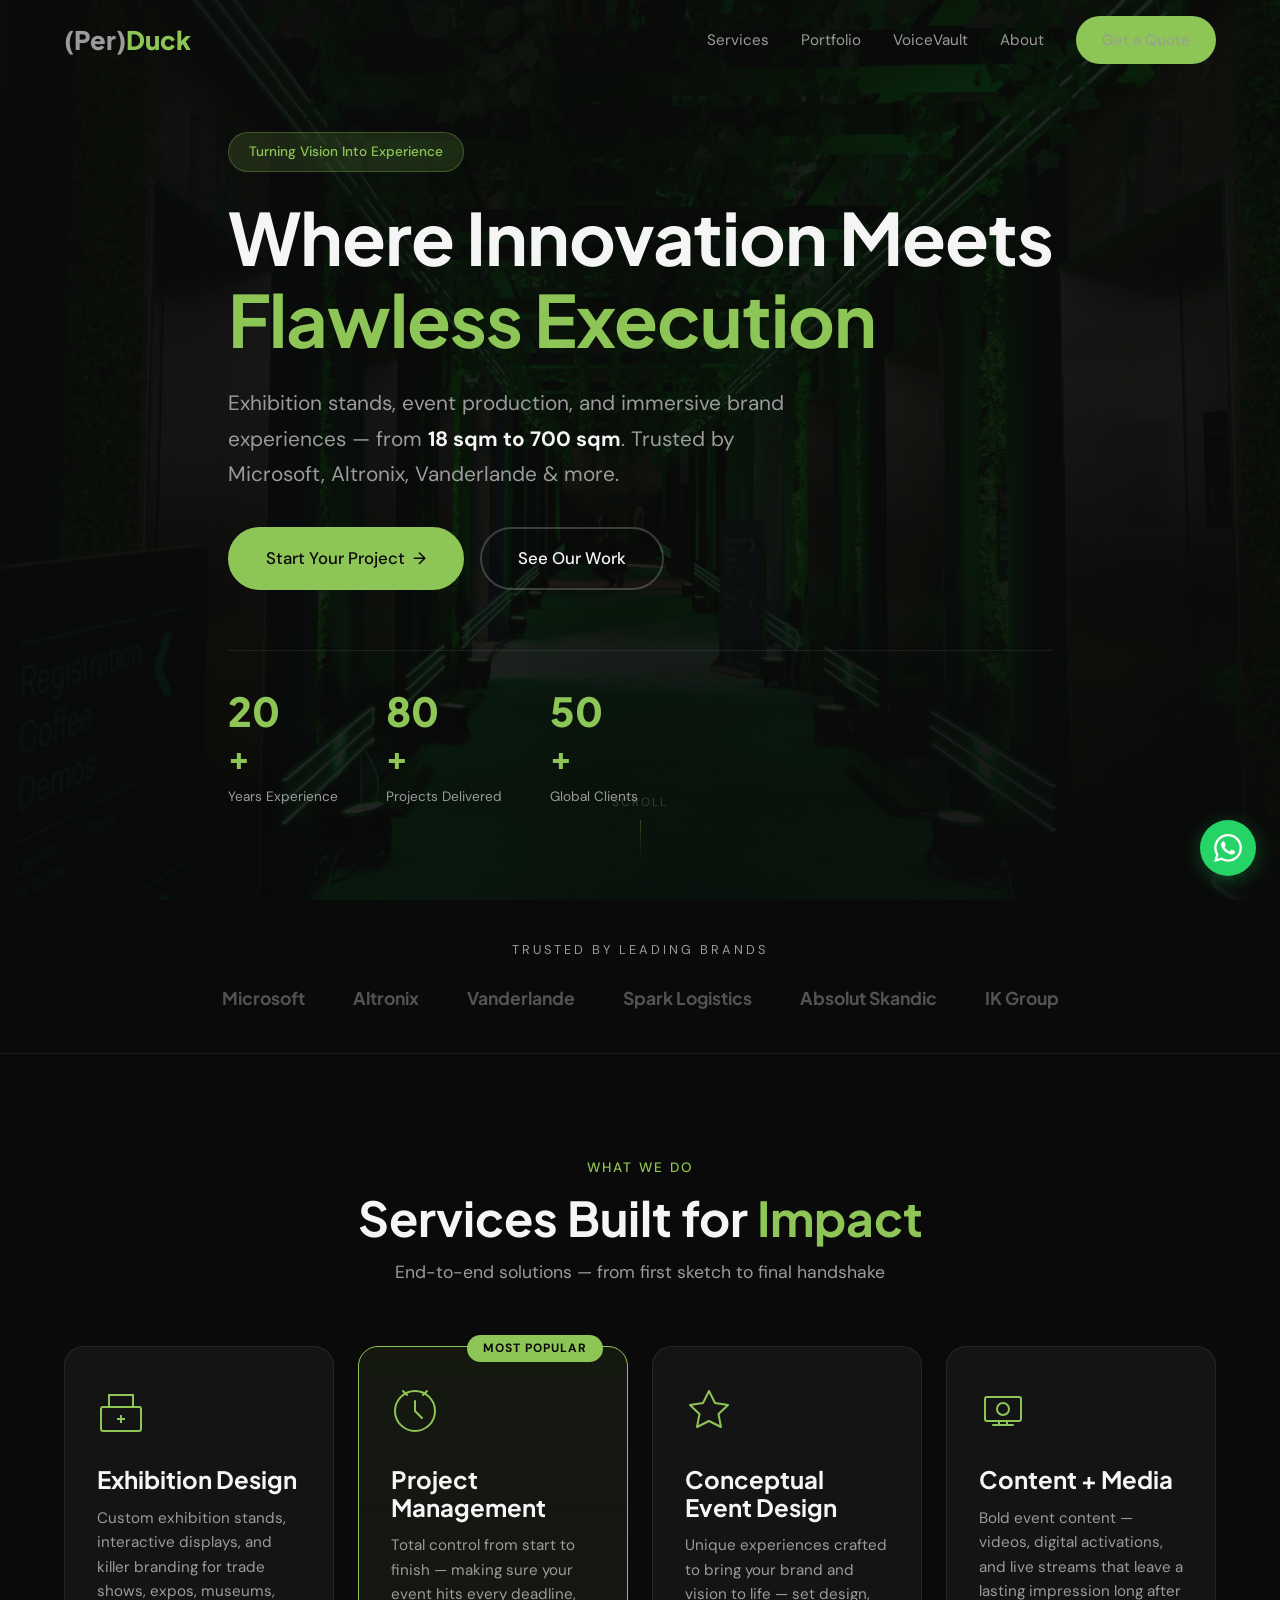
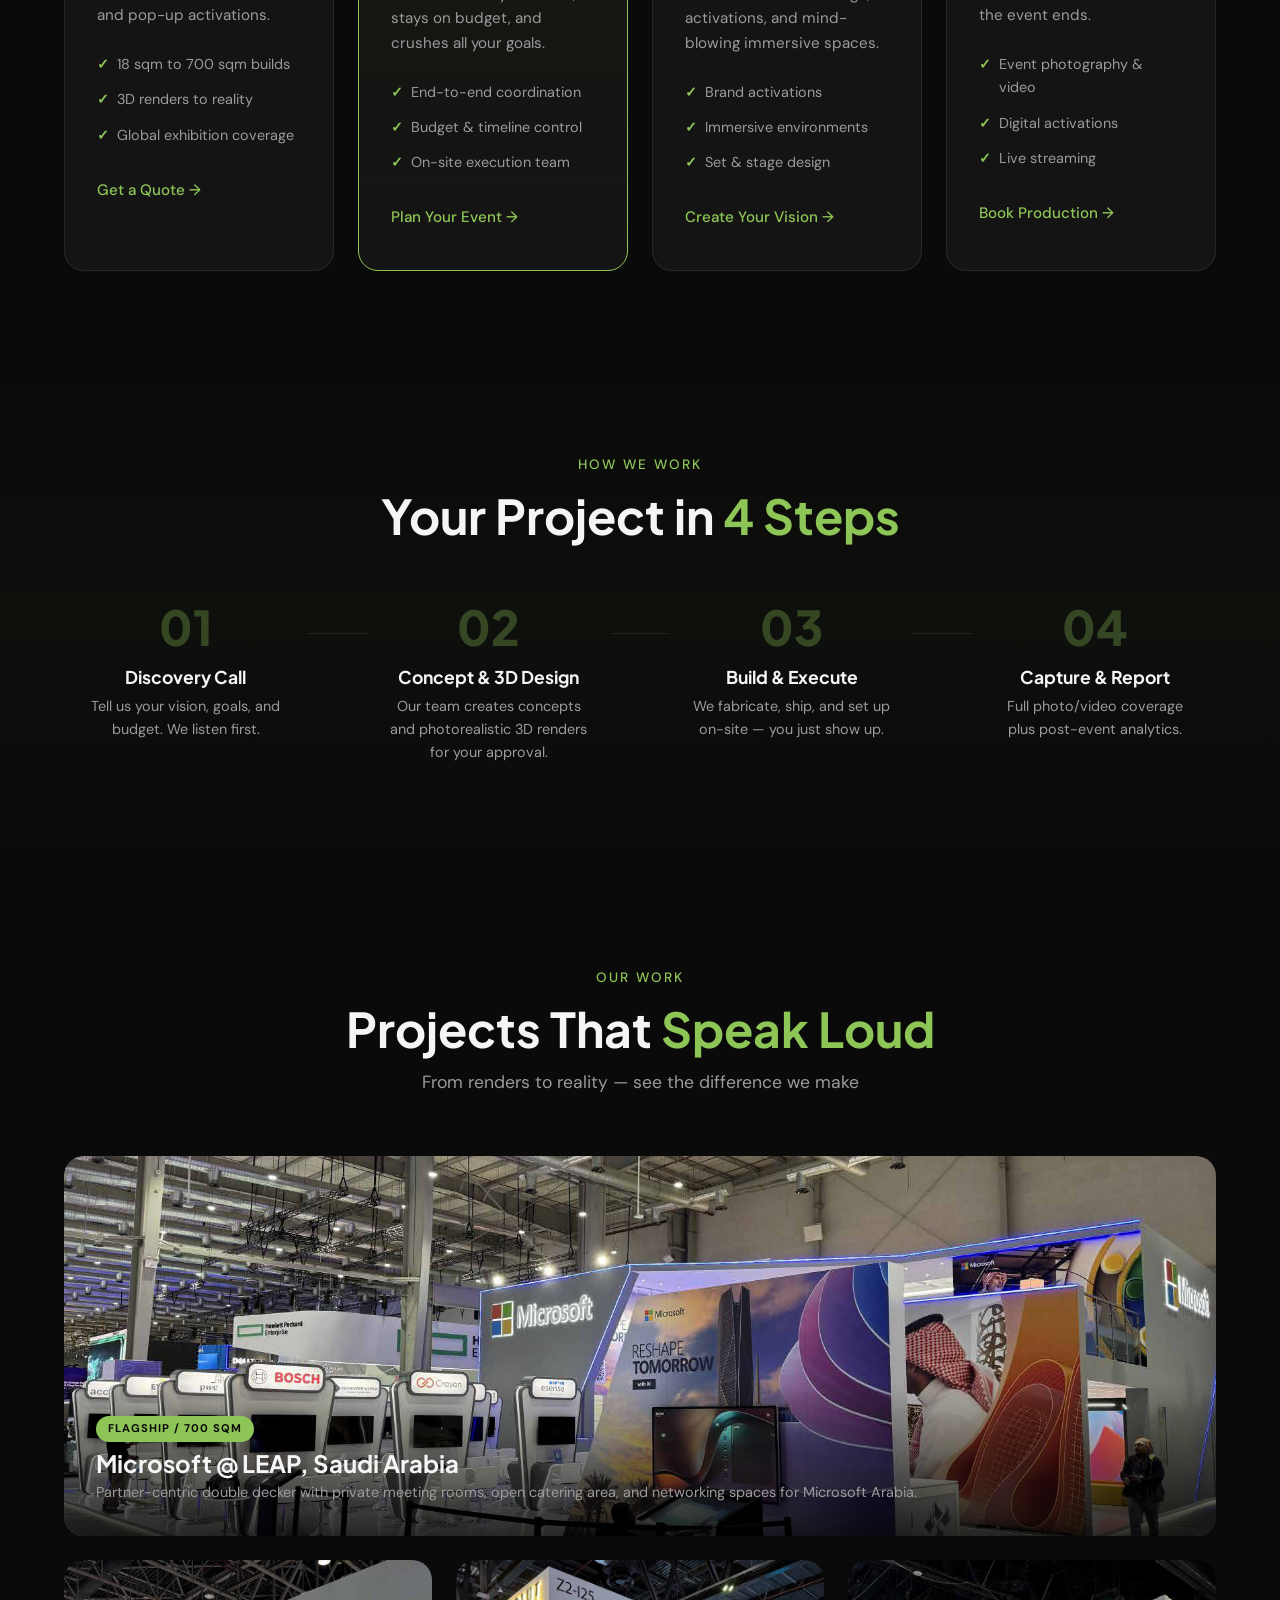
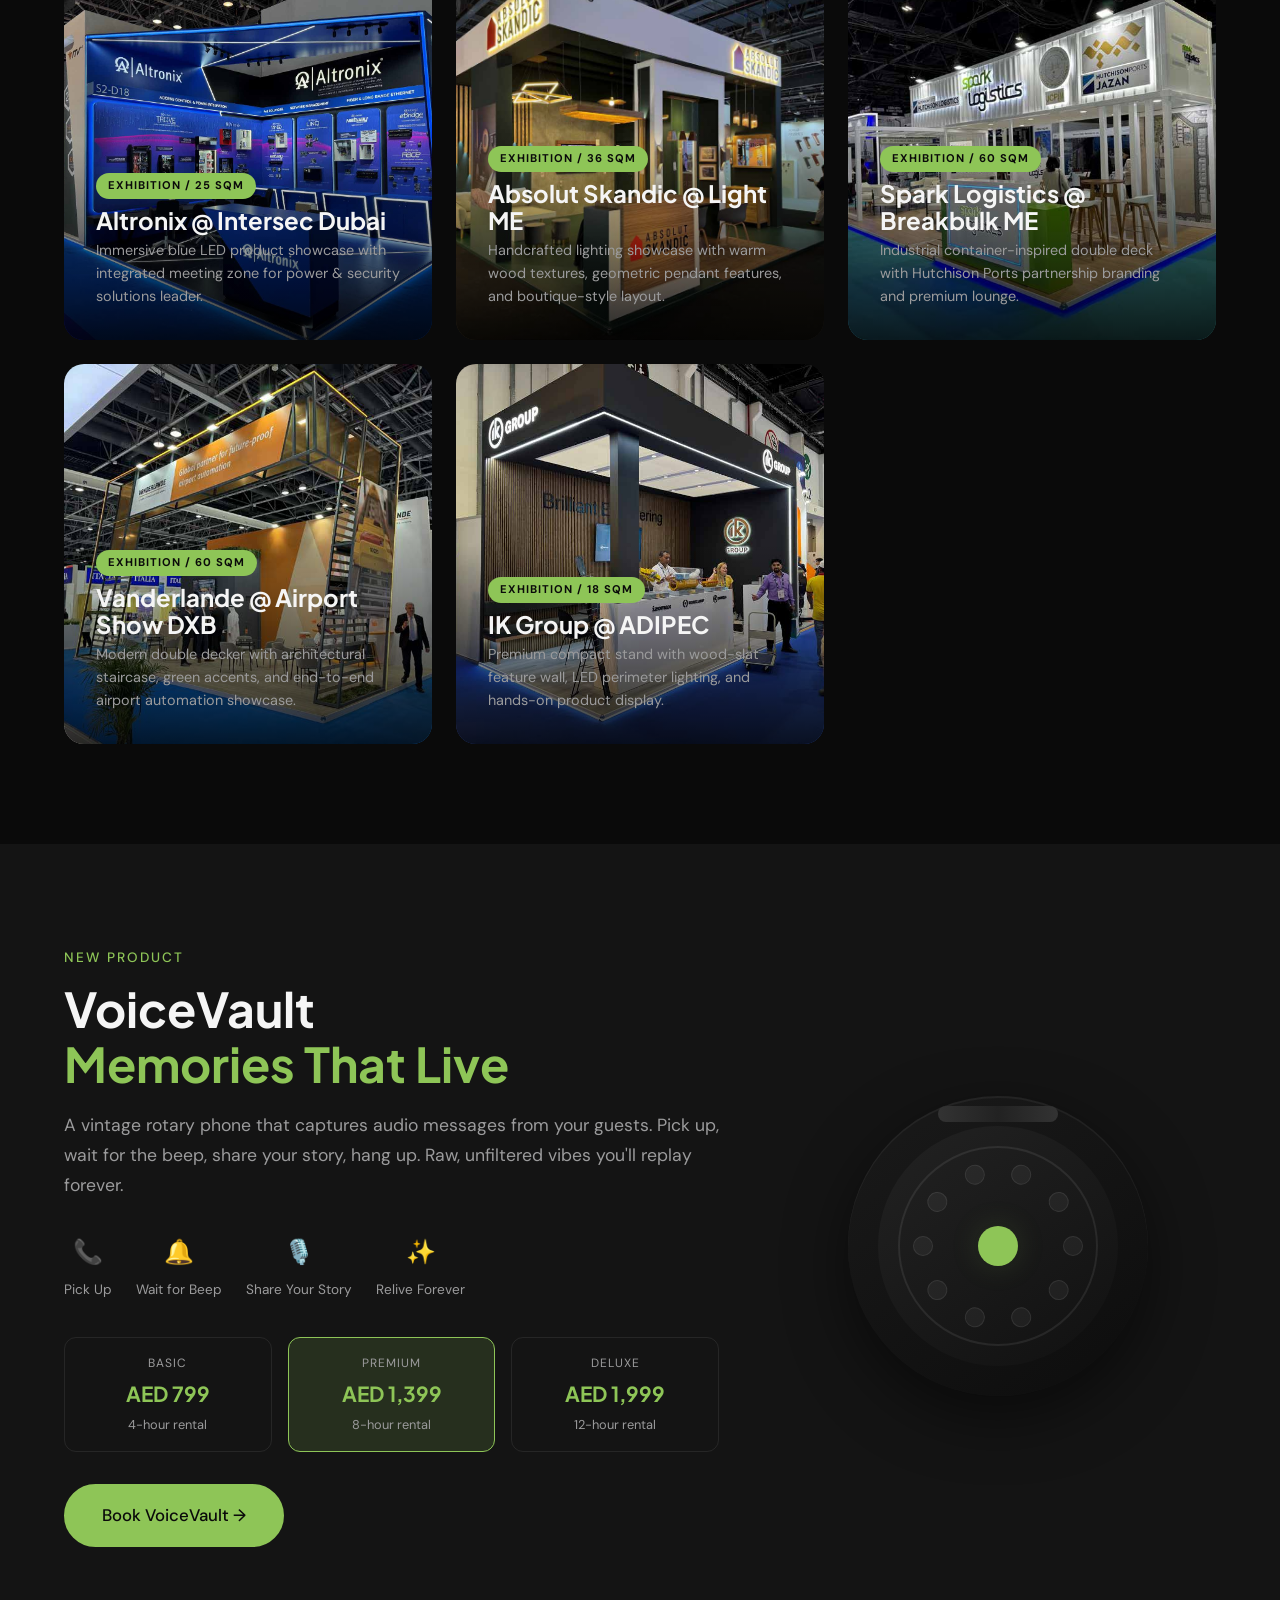
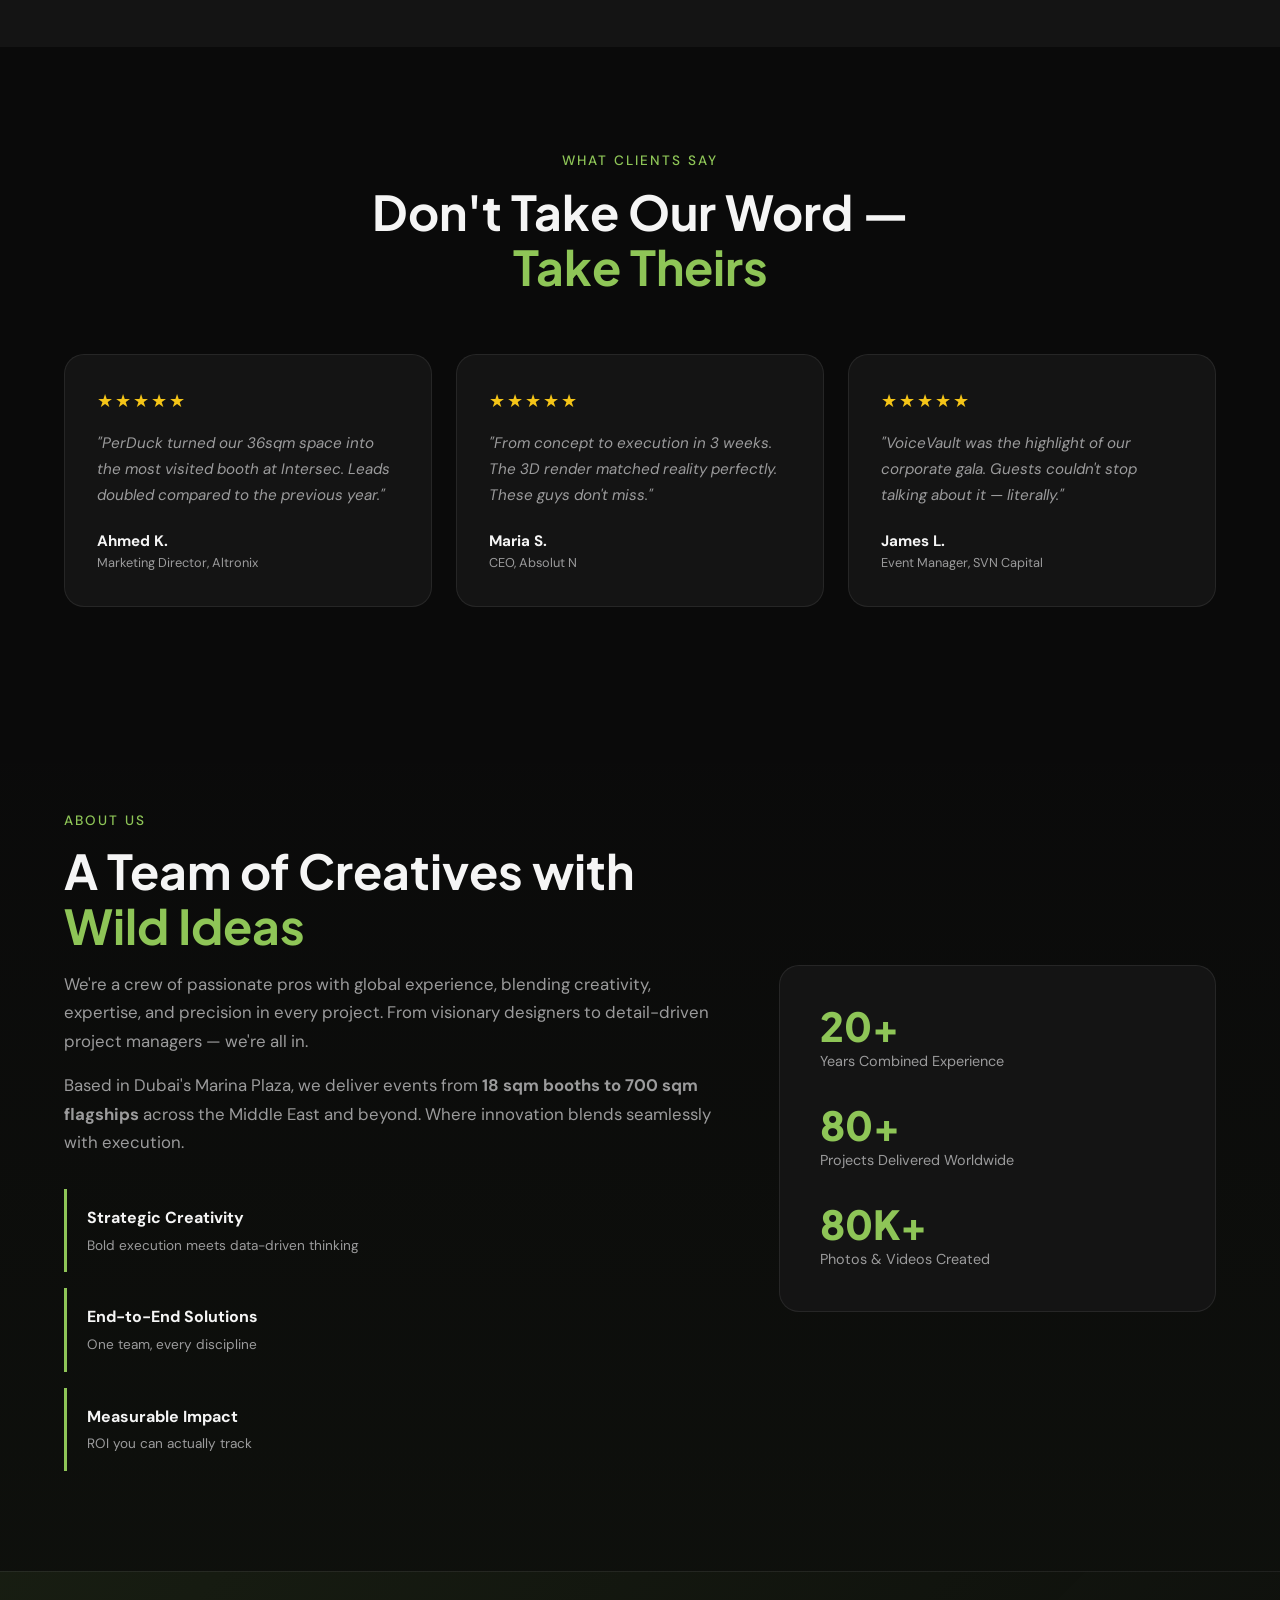
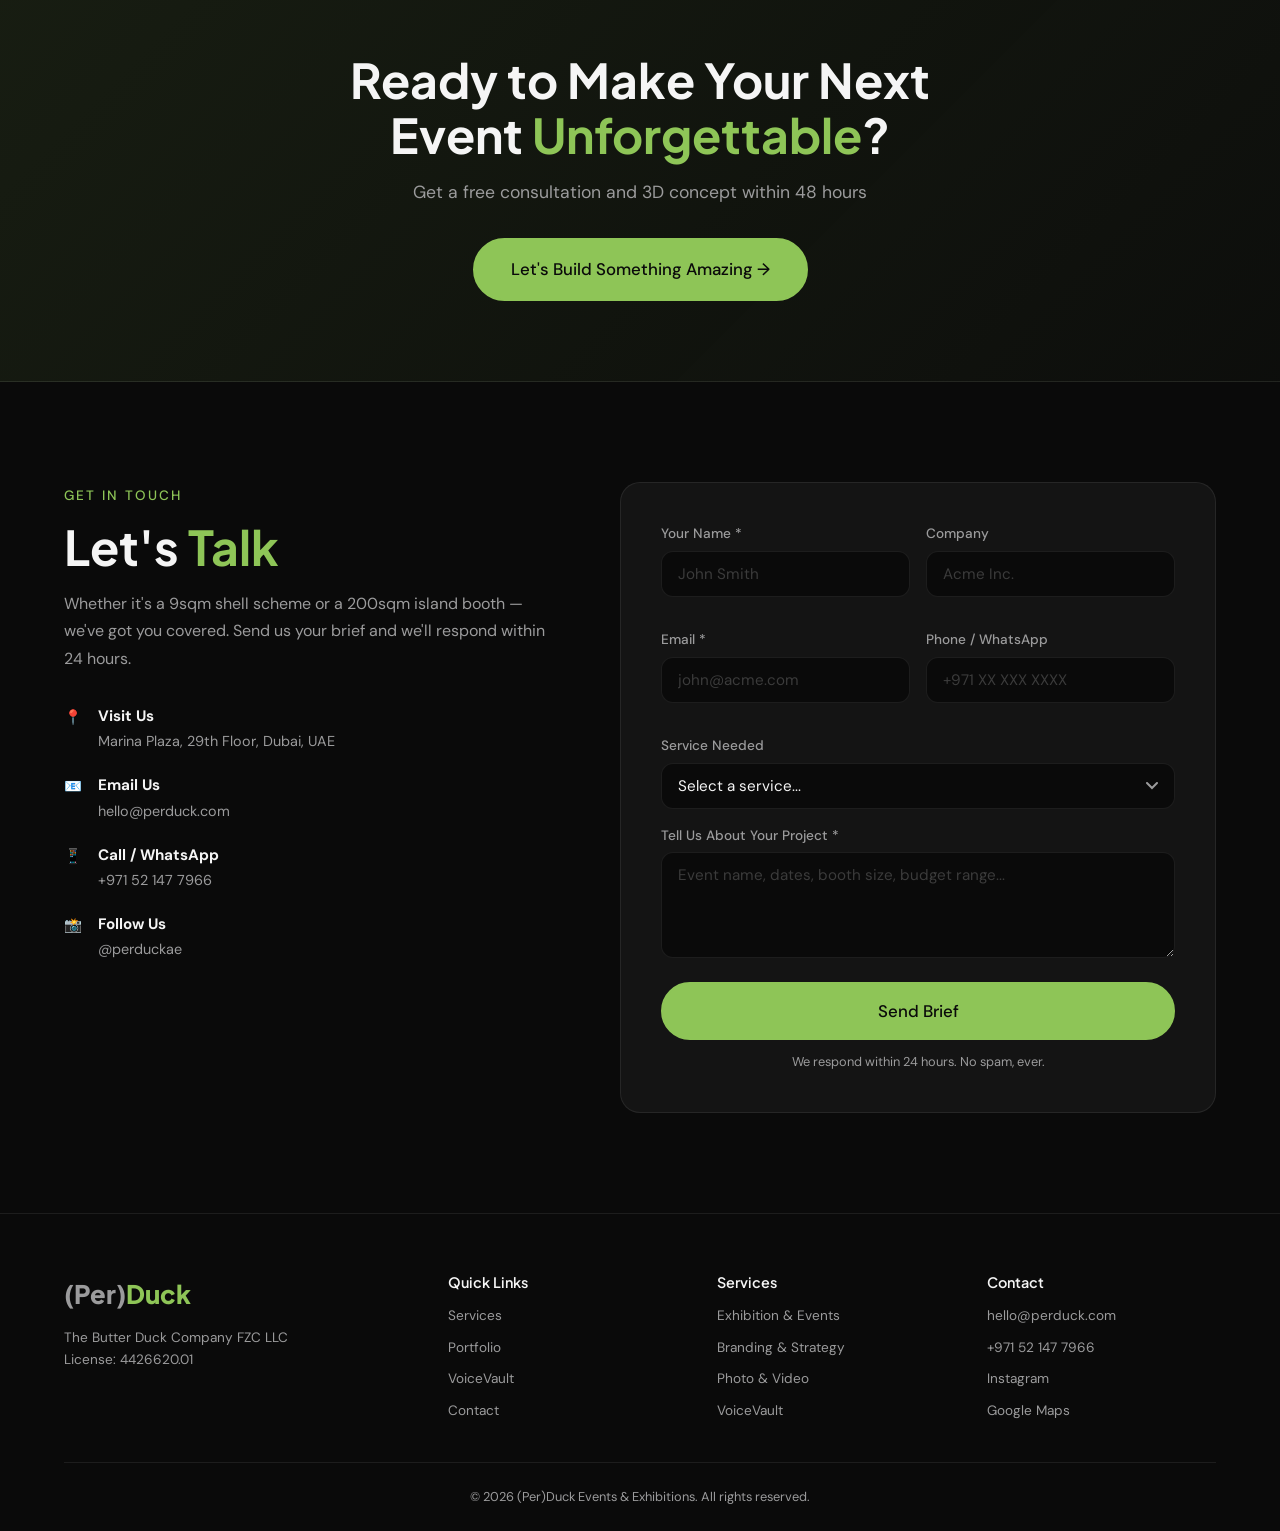
==== commit 8f231e9a: "Major visual overhaul: real project photos from Company Profile - Hero: green corridor photo (brand-" ====
--- a/index.html
+++ b/index.html
@@ -39,13 +39,13 @@
     <!-- HERO -->
     <section class="hero" id="hero">
         <div class="hero-bg">
-            <img src="assets/photos/breakbulk-stand.jpg" alt="Exhibition stand by PerDuck" class="hero-bg-img">
+            <img src="assets/photos/hero-green-corridor.jpg" alt="Immersive green exhibition corridor by PerDuck" class="hero-bg-img">
         </div>
         <div class="hero-overlay"></div>
         <div class="container hero-content">
-            <div class="hero-badge reveal">Dubai's #1 Creative Event Agency</div>
-            <h1 class="reveal">From Concept to<br><span class="accent">Flawless Execution</span></h1>
-            <p class="hero-sub reveal">We design exhibition stands, produce events, and build brands that <strong>people remember</strong>. Trusted by 80+ companies worldwide.</p>
+            <div class="hero-badge reveal">Turning Vision Into Experience</div>
+            <h1 class="reveal">Where Innovation Meets<br><span class="accent">Flawless Execution</span></h1>
+            <p class="hero-sub reveal">Exhibition stands, event production, and immersive brand experiences — from <strong>18 sqm to 700 sqm</strong>. Trusted by Microsoft, Altronix, Vanderlande & more.</p>
             <div class="hero-cta reveal">
                 <a href="#contact" class="btn btn-primary btn-lg">Start Your Project <span class="arrow">→</span></a>
                 <a href="#portfolio" class="btn btn-outline btn-lg">See Our Work</a>
@@ -76,11 +76,12 @@
         <div class="container">
             <p class="trust-label reveal">Trusted by leading brands</p>
             <div class="trust-logos reveal">
-                <div class="trust-logo">Absolut N</div>
+                <div class="trust-logo">Microsoft</div>
                 <div class="trust-logo">Altronix</div>
-                <div class="trust-logo">SVN Capital</div>
-                <div class="trust-logo">Intersec</div>
-                <div class="trust-logo">LIBME</div>
+                <div class="trust-logo">Vanderlande</div>
+                <div class="trust-logo">Spark Logistics</div>
+                <div class="trust-logo">Absolut Skandic</div>
+                <div class="trust-logo">IK Group</div>
             </div>
         </div>
     </section>
@@ -98,11 +99,11 @@
                     <div class="service-icon">
                         <svg width="48" height="48" viewBox="0 0 48 48" fill="none"><rect x="4" y="20" width="40" height="24" rx="2" stroke="currentColor" stroke-width="2"/><path d="M12 20V8h24v12" stroke="currentColor" stroke-width="2"/><path d="M20 32h8M24 28v8" stroke="currentColor" stroke-width="2"/></svg>
                     </div>
-                    <h3>Exhibition & Events</h3>
-                    <p>Custom stand design, 3D visualization, fabrication, and on-site coordination. We handle everything so you focus on closing deals.</p>
+                    <h3>Exhibition Design</h3>
+                    <p>Custom exhibition stands, interactive displays, and killer branding for trade shows, expos, museums, and pop-up activations.</p>
                     <ul class="service-features">
-                        <li>Concept → 3D Render → Build</li>
-                        <li>On-site project management</li>
+                        <li>18 sqm to 700 sqm builds</li>
+                        <li>3D renders to reality</li>
                         <li>Global exhibition coverage</li>
                     </ul>
                     <a href="#contact" class="service-link">Get a Quote →</a>
@@ -112,27 +113,40 @@
                     <div class="service-icon">
                         <svg width="48" height="48" viewBox="0 0 48 48" fill="none"><circle cx="24" cy="24" r="20" stroke="currentColor" stroke-width="2"/><path d="M24 14v10l7 7" stroke="currentColor" stroke-width="2" stroke-linecap="round"/><path d="M16 8l-4-4M32 8l4-4" stroke="currentColor" stroke-width="2" stroke-linecap="round"/></svg>
                     </div>
-                    <h3>Branding & Strategy</h3>
-                    <p>Brand identity, marketing strategy, and creative direction that makes your booth the one everyone walks toward.</p>
+                    <h3>Project Management</h3>
+                    <p>Total control from start to finish — making sure your event hits every deadline, stays on budget, and crushes all your goals.</p>
                     <ul class="service-features">
-                        <li>Brand identity & guidelines</li>
-                        <li>Marketing strategy & campaigns</li>
-                        <li>Content creation & copywriting</li>
+                        <li>End-to-end coordination</li>
+                        <li>Budget & timeline control</li>
+                        <li>On-site execution team</li>
                     </ul>
-                    <a href="#contact" class="service-link">Start Branding →</a>
+                    <a href="#contact" class="service-link">Plan Your Event →</a>
+                </div>
+                <div class="service-card reveal">
+                    <div class="service-icon">
+                        <svg width="48" height="48" viewBox="0 0 48 48" fill="none"><path d="M24 4l6 12 13 2-9.5 9 2.5 13L24 34l-12 6 2.5-13L5 18l13-2z" stroke="currentColor" stroke-width="2" stroke-linejoin="round"/></svg>
+                    </div>
+                    <h3>Conceptual Event Design</h3>
+                    <p>Unique experiences crafted to bring your brand and vision to life — set design, activations, and mind-blowing immersive spaces.</p>
+                    <ul class="service-features">
+                        <li>Brand activations</li>
+                        <li>Immersive environments</li>
+                        <li>Set & stage design</li>
+                    </ul>
+                    <a href="#contact" class="service-link">Create Your Vision →</a>
                 </div>
                 <div class="service-card reveal">
                     <div class="service-icon">
                         <svg width="48" height="48" viewBox="0 0 48 48" fill="none"><rect x="6" y="10" width="36" height="24" rx="2" stroke="currentColor" stroke-width="2"/><circle cx="24" cy="22" r="6" stroke="currentColor" stroke-width="2"/><path d="M14 38h20" stroke="currentColor" stroke-width="2" stroke-linecap="round"/><path d="M20 34h8v4h-8z" stroke="currentColor" stroke-width="2"/></svg>
                     </div>
-                    <h3>Photo & Video</h3>
-                    <p>Corporate photography and videography — from booth walkthroughs to full event coverage and post-production editing.</p>
+                    <h3>Content + Media</h3>
+                    <p>Bold event content — videos, digital activations, and live streams that leave a lasting impression long after the event ends.</p>
                     <ul class="service-features">
-                        <li>Event photography & videography</li>
-                        <li>Drone & timelapse footage</li>
-                        <li>Professional editing & delivery</li>
+                        <li>Event photography & video</li>
+                        <li>Digital activations</li>
+                        <li>Live streaming</li>
                     </ul>
-                    <a href="#contact" class="service-link">Book a Shoot →</a>
+                    <a href="#contact" class="service-link">Book Production →</a>
                 </div>
             </div>
         </div>
@@ -184,39 +198,61 @@
             <div class="portfolio-grid">
                 <div class="portfolio-card portfolio-wide reveal">
                     <div class="portfolio-img portfolio-img-photo">
-                        <img src="assets/photos/breakbulk-stand.jpg" alt="Breakbulk Exhibition Stand — Rail Transportation Service Broker" loading="lazy">
+                        <img src="assets/photos/microsoft-leap.jpg" alt="Microsoft stand at LEAP 2026 — 700 sqm partner-centric double decker" loading="lazy">
                         <div class="portfolio-overlay">
-                            <span class="portfolio-tag">Exhibition Stand</span>
-                            <h3>Breakbulk Middle East 2025</h3>
-                            <p>Custom wood-panel stand with blue LED accents for a rail transportation broker. Modern open-plan design with dedicated meeting area.</p>
-                        </div>
-                    </div>
-                </div>
-                <div class="portfolio-card portfolio-wide reveal">
+                            <span class="portfolio-tag">Flagship / 700 sqm</span>
+                            <h3>Microsoft @ LEAP, Saudi Arabia</h3>
+                            <p>Partner-centric double decker with private meeting rooms, open catering area, and networking spaces for Microsoft Arabia.</p>
+                        </div>
+                    </div>
+                </div>
+                <div class="portfolio-card reveal">
                     <div class="portfolio-img portfolio-img-photo">
-                        <img src="assets/photos/foliages-stand.jpg" alt="Foliages Exhibition Stand at Index 2025" loading="lazy">
+                        <img src="assets/photos/altronix-intersec.jpg" alt="Altronix stand at Intersec Dubai 2025" loading="lazy">
                         <div class="portfolio-overlay">
-                            <span class="portfolio-tag">Exhibition Stand</span>
-                            <h3>Foliages @ Index 2025</h3>
-                            <p>Immersive biophilic stand with living moss wall, real trees, and natural materials. A showstopper that drew foot traffic across the entire hall.</p>
+                            <span class="portfolio-tag">Exhibition / 25 sqm</span>
+                            <h3>Altronix @ Intersec Dubai</h3>
+                            <p>Immersive blue LED product showcase with integrated meeting zone for power & security solutions leader.</p>
                         </div>
                     </div>
                 </div>
                 <div class="portfolio-card reveal">
-                    <div class="portfolio-img" style="background: linear-gradient(135deg, #1a1a2e 0%, #16213e 100%);">
+                    <div class="portfolio-img portfolio-img-photo">
+                        <img src="assets/photos/absolut-skandic.jpg" alt="Absolut Skandic stand at Light + Intelligent Building ME" loading="lazy">
                         <div class="portfolio-overlay">
-                            <span class="portfolio-tag">Exhibition Stand</span>
-                            <h3>Altronix @ Intersec 2025</h3>
-                            <p>Custom 48 sqm island booth with integrated LED walls and meeting pods</p>
+                            <span class="portfolio-tag">Exhibition / 36 sqm</span>
+                            <h3>Absolut Skandic @ Light ME</h3>
+                            <p>Handcrafted lighting showcase with warm wood textures, geometric pendant features, and boutique-style layout.</p>
                         </div>
                     </div>
                 </div>
                 <div class="portfolio-card reveal">
-                    <div class="portfolio-img" style="background: linear-gradient(135deg, #0f3460 0%, #533483 100%);">
+                    <div class="portfolio-img portfolio-img-photo">
+                        <img src="assets/photos/spark-breakbulk.jpg" alt="Spark Logistics at Breakbulk Middle East 2025" loading="lazy">
                         <div class="portfolio-overlay">
-                            <span class="portfolio-tag">Exhibition Stand</span>
-                            <h3>Absolut N @ LIBME 2025</h3>
-                            <p>Premium peninsula booth with immersive product showcase area</p>
+                            <span class="portfolio-tag">Exhibition / 60 sqm</span>
+                            <h3>Spark Logistics @ Breakbulk ME</h3>
+                            <p>Industrial container-inspired double deck with Hutchison Ports partnership branding and premium lounge.</p>
+                        </div>
+                    </div>
+                </div>
+                <div class="portfolio-card reveal">
+                    <div class="portfolio-img portfolio-img-photo">
+                        <img src="assets/photos/vanderlande-airport.jpg" alt="Vanderlande at Airport Show Dubai" loading="lazy">
+                        <div class="portfolio-overlay">
+                            <span class="portfolio-tag">Exhibition / 60 sqm</span>
+                            <h3>Vanderlande @ Airport Show DXB</h3>
+                            <p>Modern double decker with architectural staircase, green accents, and end-to-end airport automation showcase.</p>
+                        </div>
+                    </div>
+                </div>
+                <div class="portfolio-card reveal">
+                    <div class="portfolio-img portfolio-img-photo">
+                        <img src="assets/photos/ik-group-adipec.jpg" alt="IK Group at ADIPEC Abu Dhabi" loading="lazy">
+                        <div class="portfolio-overlay">
+                            <span class="portfolio-tag">Exhibition / 18 sqm</span>
+                            <h3>IK Group @ ADIPEC</h3>
+                            <p>Premium compact stand with wood-slat feature wall, LED perimeter lighting, and hands-on product display.</p>
                         </div>
                     </div>
                 </div>
@@ -341,9 +377,9 @@
             <div class="about-layout">
                 <div class="about-content reveal">
                     <span class="section-tag">About Us</span>
-                    <h2>A Collective of <span class="accent">Creative Professionals</span></h2>
-                    <p>Based in Dubai's Marina Plaza, (Per)Duck is where artistry meets strategy. We don't just build booths — we create stages where your brand performs at its peak.</p>
-                    <p>With 20+ years of combined experience across exhibitions, branding, and event production, we deliver solutions that are <strong>beyond beautiful — built to perform</strong>.</p>
+                    <h2>A Team of Creatives with <span class="accent">Wild Ideas</span></h2>
+                    <p>We're a crew of passionate pros with global experience, blending creativity, expertise, and precision in every project. From visionary designers to detail-driven project managers — we're all in.</p>
+                    <p>Based in Dubai's Marina Plaza, we deliver events from <strong>18 sqm booths to 700 sqm flagships</strong> across the Middle East and beyond. Where innovation blends seamlessly with execution.</p>
                     <div class="about-values">
                         <div class="value">
                             <strong>Strategic Creativity</strong>
--- a/style.css
+++ b/style.css
@@ -242,8 +242,8 @@
     width: 100%;
     height: 100%;
     object-fit: cover;
-    opacity: 0.2;
-    filter: saturate(0.5);
+    opacity: 0.35;
+    filter: saturate(1.2) brightness(0.8);
 }
 
 .hero .hero-overlay {
@@ -391,7 +391,7 @@
 
 .services-grid {
     display: grid;
-    grid-template-columns: repeat(3, 1fr);
+    grid-template-columns: repeat(4, 1fr);
     gap: 24px;
 }
 
@@ -522,7 +522,7 @@
 
 .portfolio-grid {
     display: grid;
-    grid-template-columns: repeat(2, 1fr);
+    grid-template-columns: repeat(3, 1fr);
     gap: 24px;
 }
 
@@ -533,7 +533,7 @@
 }
 
 .portfolio-card.portfolio-wide {
-    grid-column: span 2;
+    grid-column: span 3;
 }
 
 .portfolio-img-photo {
@@ -1074,14 +1074,19 @@
 
 /* --- RESPONSIVE --- */
 @media (max-width: 1024px) {
-    .services-grid,
+    .services-grid {
+        grid-template-columns: 1fr 1fr;
+    }
     .testimonial-grid {
         grid-template-columns: 1fr 1fr;
     }
-    .service-card:last-child {
+    .testimonial-card:last-child {
         grid-column: span 2;
     }
-    .testimonial-card:last-child {
+    .portfolio-grid {
+        grid-template-columns: 1fr 1fr;
+    }
+    .portfolio-card.portfolio-wide {
         grid-column: span 2;
     }
 }
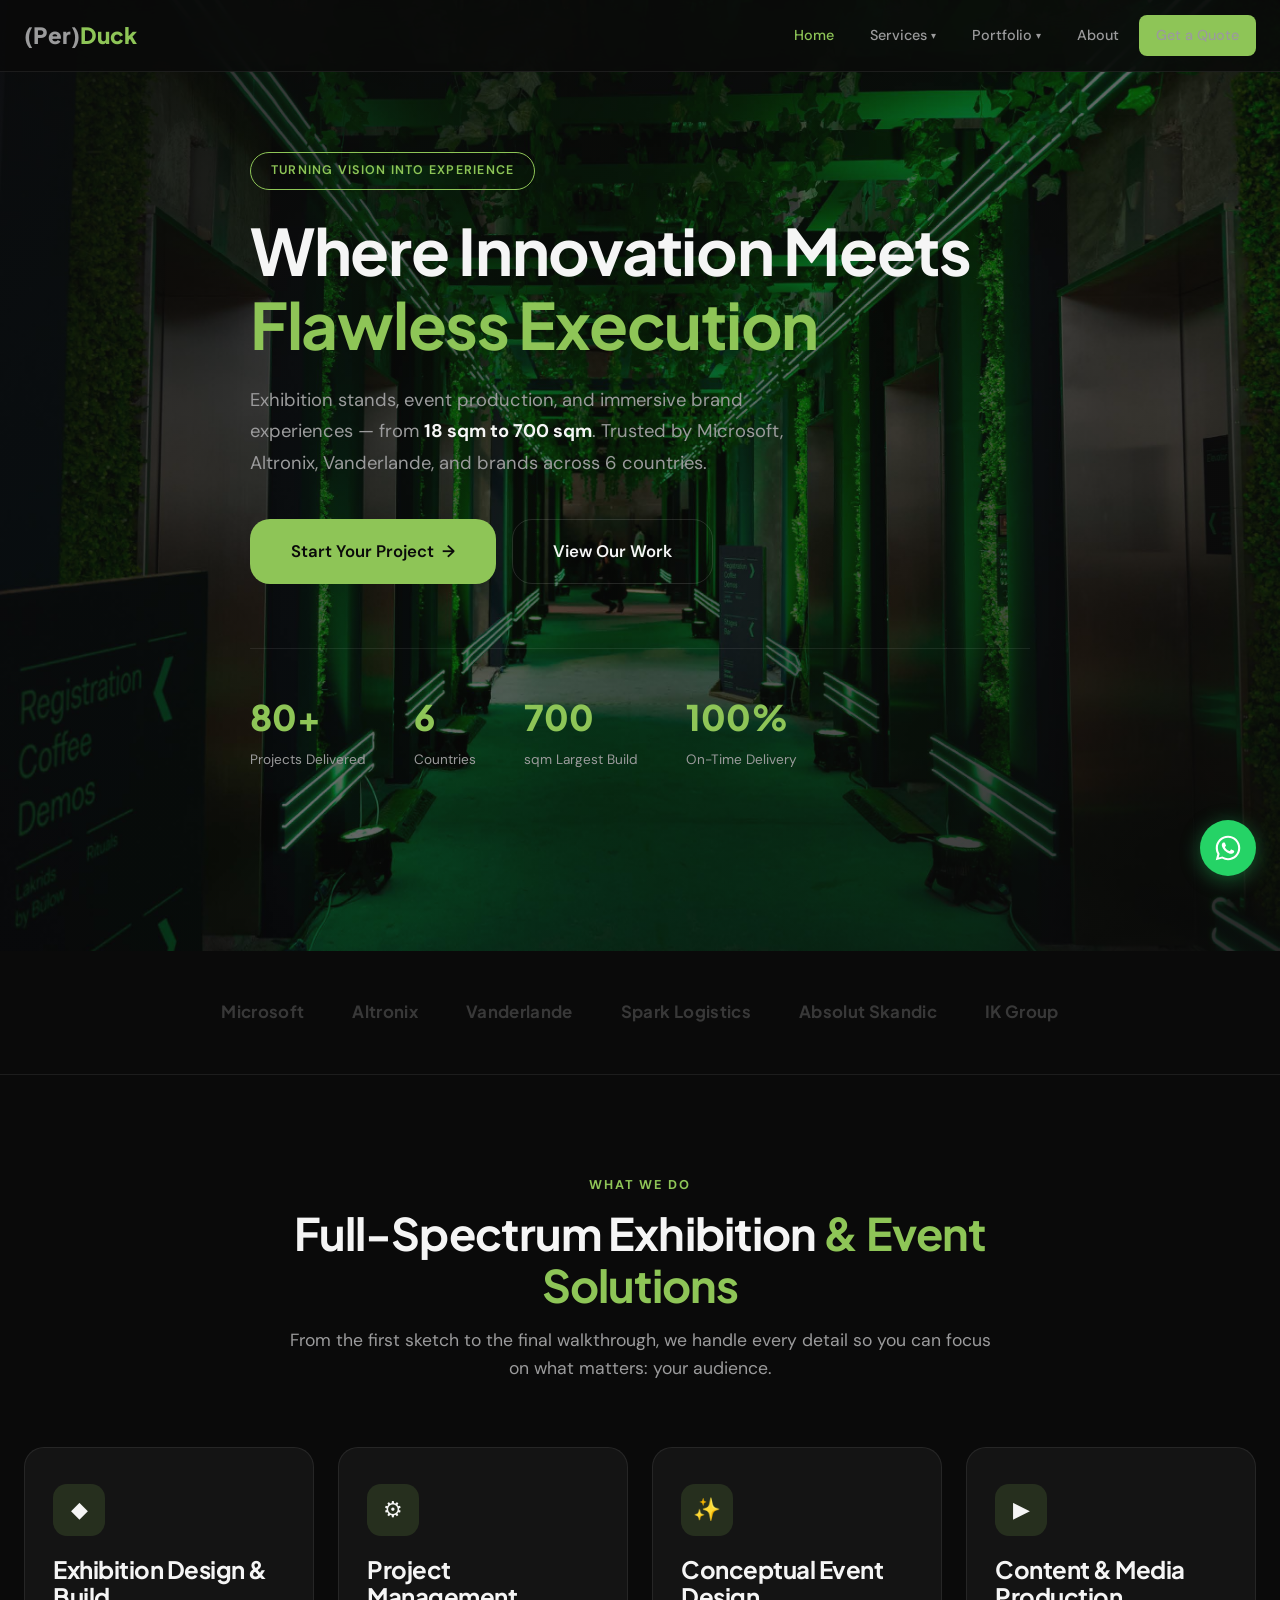
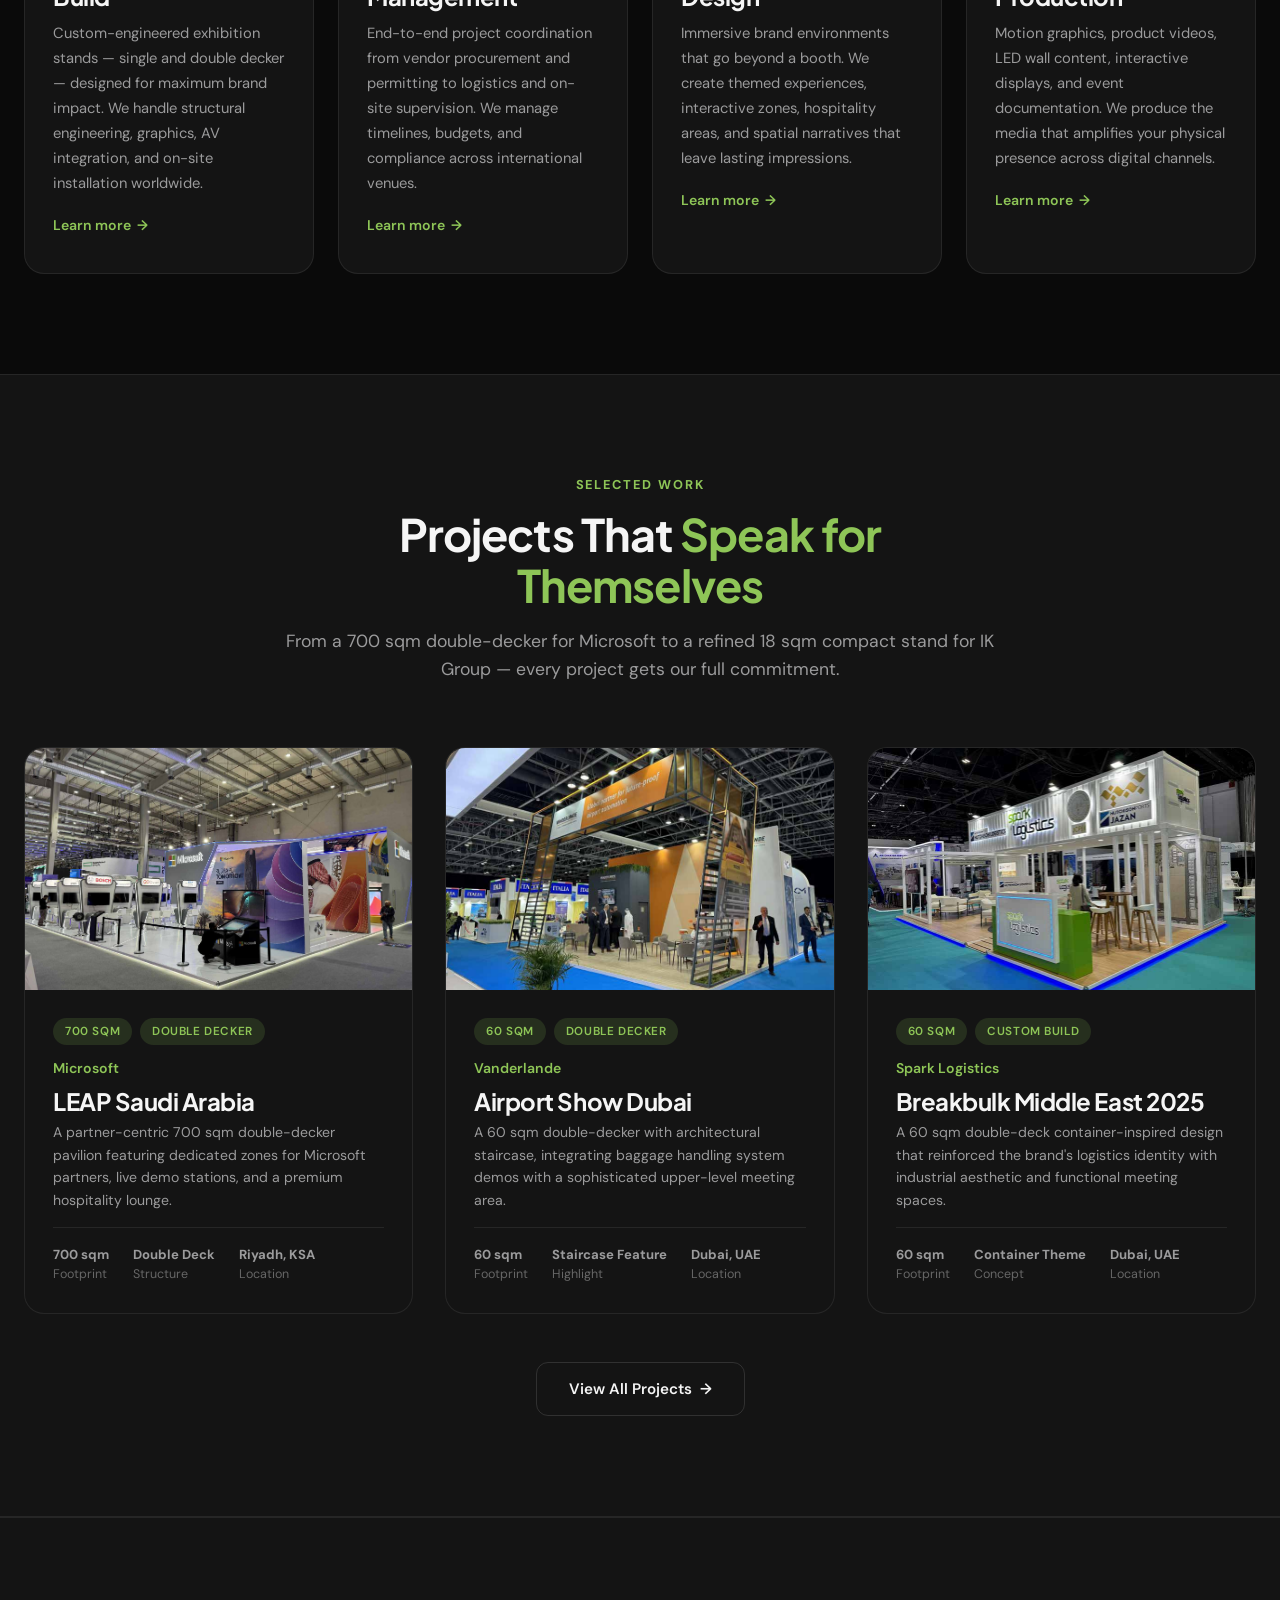
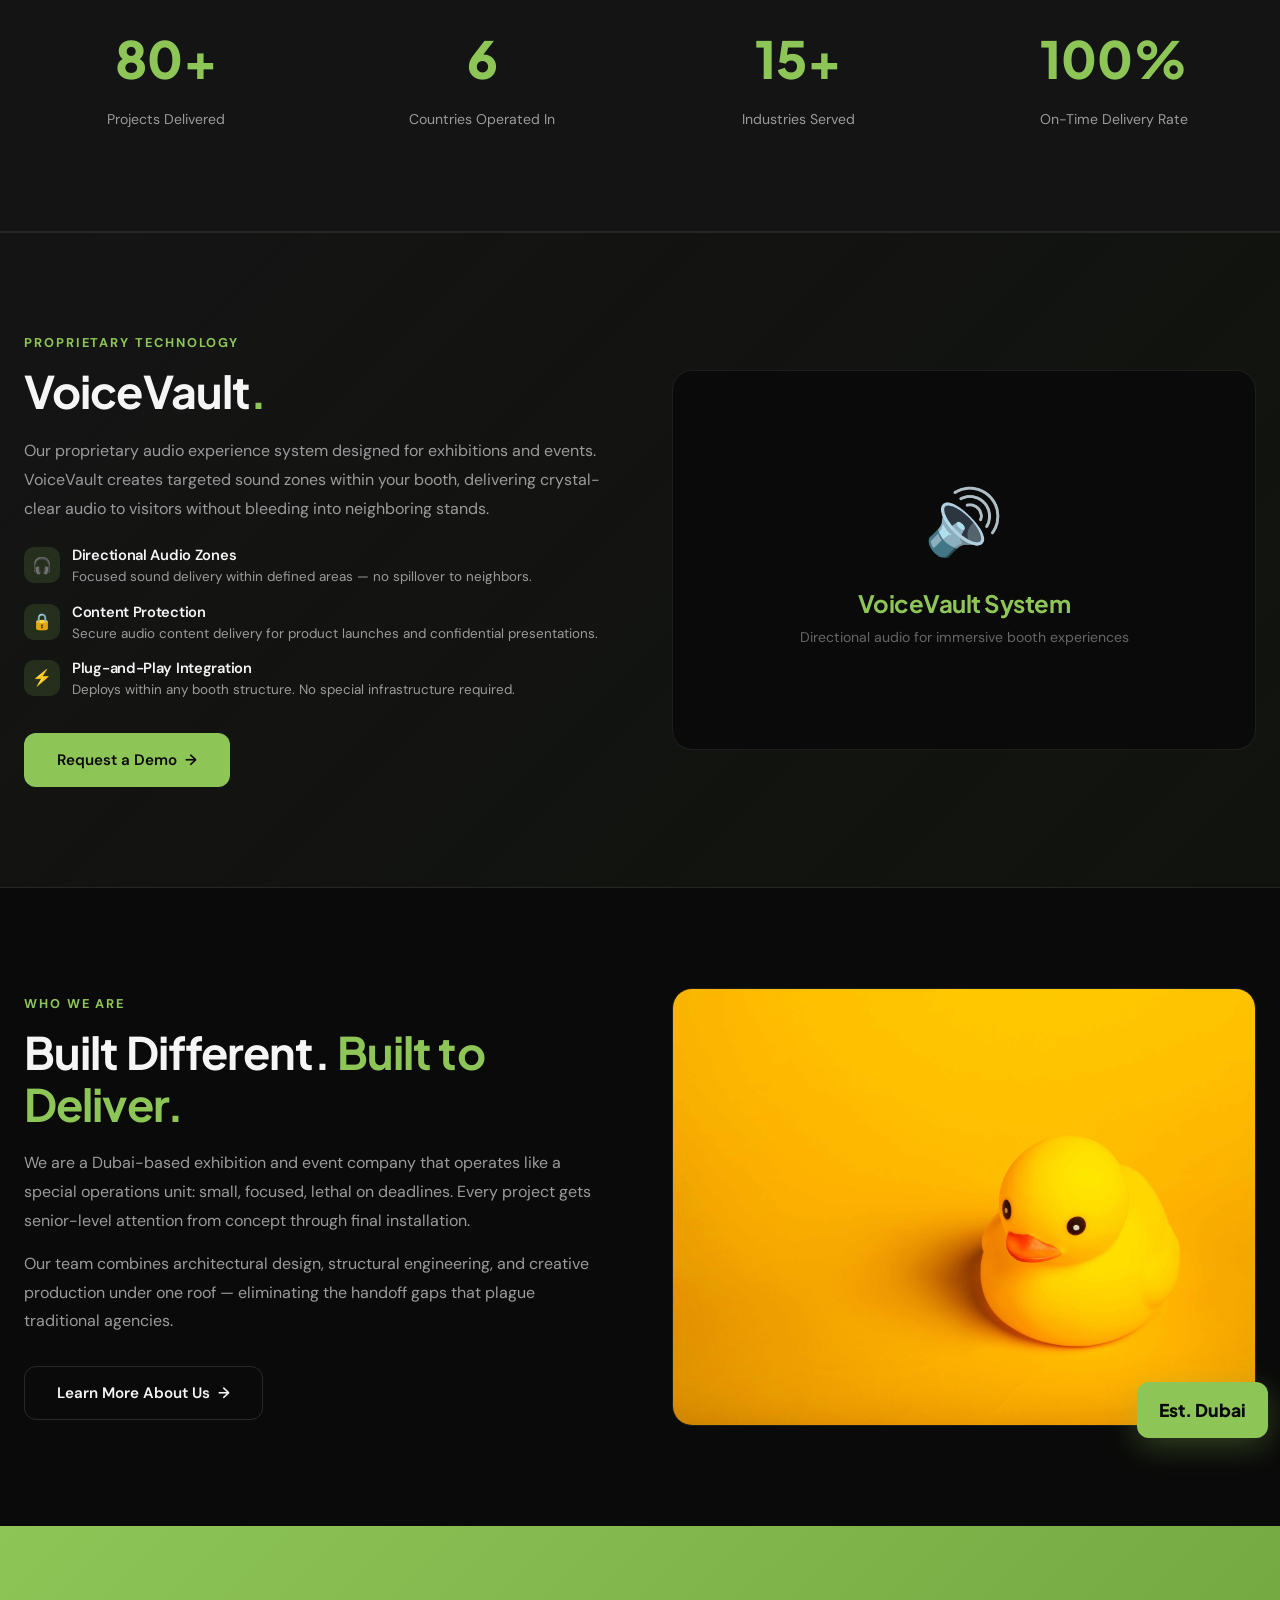
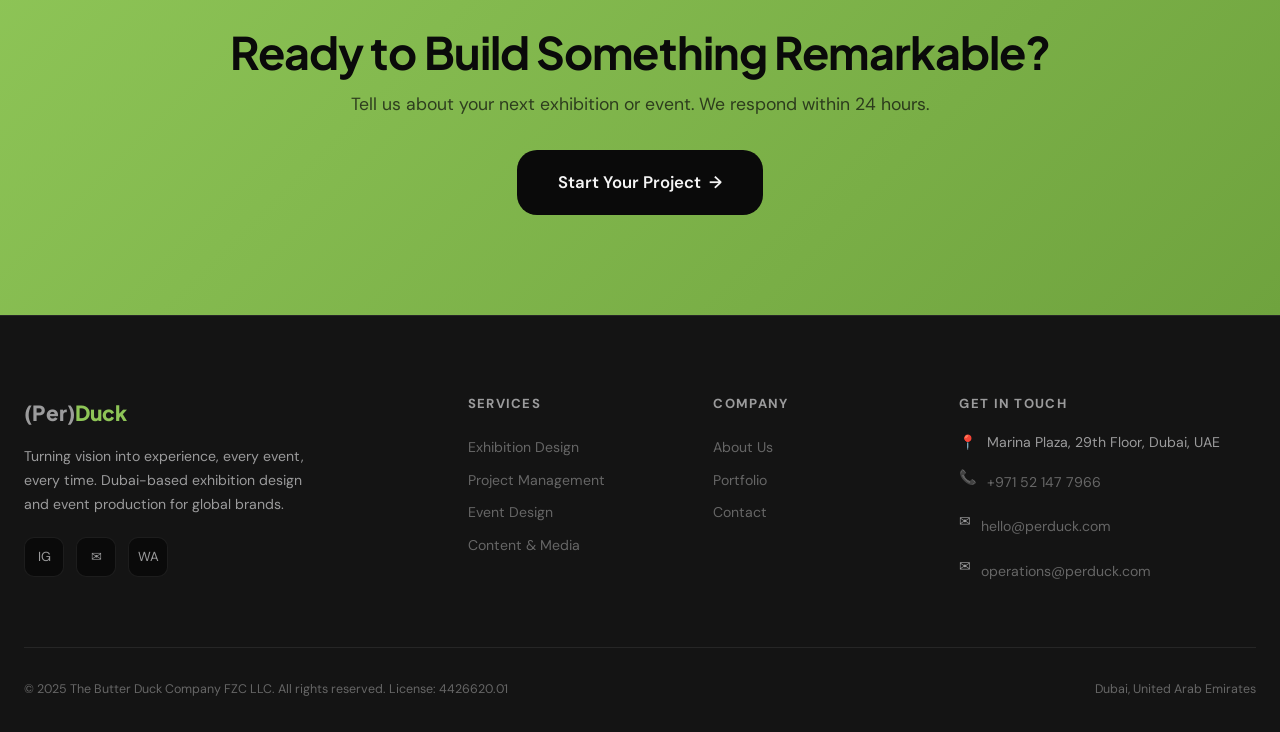
==== commit 8ccf2d3e: "Enterprise-grade site rewrite: mega-menu, multi-step RFP, Schema.org Applied defense-tech ToR patter" ====
--- a/index.html
+++ b/index.html
@@ -1,563 +1,420 @@
 <!DOCTYPE html>
 <html lang="en">
 <head>
-    <meta charset="UTF-8">
-    <meta name="viewport" content="width=device-width, initial-scale=1.0">
-    <title>(Per)Duck Events & Exhibitions — Dubai's Premier Event Agency</title>
-    <meta name="description" content="From concept to flawless execution. Exhibition stands, events, branding & VoiceVault — Dubai's creative event agency trusted by 80+ brands worldwide.">
-    <meta name="keywords" content="exhibition stands Dubai, event management UAE, booth design, branding strategy, VoiceVault, corporate events Dubai">
-    <meta property="og:title" content="(Per)Duck Events & Exhibitions">
-    <meta property="og:description" content="From concept to flawless execution. Dubai's premier event & exhibition agency.">
-    <meta property="og:type" content="website">
-    <meta property="og:url" content="https://perduck.com">
-    <link rel="preconnect" href="https://fonts.googleapis.com">
-    <link rel="preconnect" href="https://fonts.gstatic.com" crossorigin>
-    <link href="https://fonts.googleapis.com/css2?family=DM+Sans:ital,opsz,wght@0,9..40,300;0,9..40,400;0,9..40,500;0,9..40,700;1,9..40,400&family=Plus+Jakarta+Sans:wght@600;700;800&display=swap" rel="stylesheet">
-    <link rel="stylesheet" href="style.css">
+  <meta charset="UTF-8">
+  <meta name="viewport" content="width=device-width, initial-scale=1.0">
+  <title>(Per)Duck Events & Exhibitions — Global Exhibition Design & Event Production | Dubai</title>
+  <meta name="description" content="Award-caliber exhibition design, event production, and immersive brand experiences from 18 sqm to 700 sqm. Trusted by Microsoft, Vanderlande, and global brands. Dubai-based, globally deployed.">
+  <meta property="og:title" content="(Per)Duck Events & Exhibitions — Dubai">
+  <meta property="og:description" content="Exhibition design, event production, and immersive brand experiences. From 18 sqm to 700 sqm. Dubai-based, globally deployed.">
+  <meta property="og:type" content="website">
+  <meta property="og:url" content="https://perduck.com/">
+  <meta property="og:image" content="https://perduck.com/assets/photos/hero-green-corridor.jpg">
+  <meta name="twitter:card" content="summary_large_image">
+  <meta name="twitter:title" content="(Per)Duck Events & Exhibitions">
+  <meta name="twitter:description" content="Global exhibition design and event production. Dubai-based, globally deployed.">
+  <meta name="twitter:image" content="https://perduck.com/assets/photos/hero-green-corridor.jpg">
+  <link rel="canonical" href="https://perduck.com/">
+  <link rel="preconnect" href="https://fonts.googleapis.com">
+  <link rel="preconnect" href="https://fonts.gstatic.com" crossorigin>
+  <link rel="preload" as="style" href="https://fonts.googleapis.com/css2?family=DM+Sans:opsz,wght@9..40,400;9..40,500;9..40,700&family=Plus+Jakarta+Sans:wght@600;700;800&display=swap">
+  <link href="https://fonts.googleapis.com/css2?family=DM+Sans:opsz,wght@9..40,400;9..40,500;9..40,700&family=Plus+Jakarta+Sans:wght@600;700;800&display=swap" rel="stylesheet">
+  <link rel="stylesheet" href="style.css">
+  <script type="application/ld+json">
+  {
+    "@context": "https://schema.org",
+    "@type": "Organization",
+    "name": "(Per)Duck Events & Exhibitions",
+    "legalName": "The Butter Duck Company FZC LLC",
+    "url": "https://perduck.com",
+    "logo": "https://perduck.com/assets/photos/duck-brand.jpg",
+    "description": "Global exhibition design, event production, and immersive brand experiences based in Dubai, UAE.",
+    "address": {
+      "@type": "PostalAddress",
+      "streetAddress": "Marina Plaza, 29th Floor",
+      "addressLocality": "Dubai",
+      "addressCountry": "AE"
+    },
+    "telephone": "+971521477966",
+    "email": "hello@perduck.com",
+    "sameAs": ["https://instagram.com/perduckae"]
+  }
+  </script>
 </head>
 <body>
 
-    <!-- NAVBAR -->
-    <nav class="navbar" id="navbar">
-        <div class="container nav-container">
-            <a href="#" class="logo">
-                <span class="logo-per">(Per)</span><span class="logo-duck">Duck</span>
-            </a>
-            <ul class="nav-links" id="navLinks">
-                <li><a href="#services">Services</a></li>
-                <li><a href="#portfolio">Portfolio</a></li>
-                <li><a href="#voicevault">VoiceVault</a></li>
-                <li><a href="#about">About</a></li>
-                <li><a href="#contact" class="btn btn-nav">Get a Quote</a></li>
-            </ul>
-            <button class="burger" id="burger" aria-label="Toggle menu">
-                <span></span><span></span><span></span>
-            </button>
-        </div>
-    </nav>
-
-    <!-- HERO -->
-    <section class="hero" id="hero">
-        <div class="hero-bg">
-            <img src="assets/photos/hero-green-corridor.jpg" alt="Immersive green exhibition corridor by PerDuck" class="hero-bg-img">
-        </div>
-        <div class="hero-overlay"></div>
-        <div class="container hero-content">
-            <div class="hero-badge reveal">Turning Vision Into Experience</div>
-            <h1 class="reveal">Where Innovation Meets<br><span class="accent">Flawless Execution</span></h1>
-            <p class="hero-sub reveal">Exhibition stands, event production, and immersive brand experiences — from <strong>18 sqm to 700 sqm</strong>. Trusted by Microsoft, Altronix, Vanderlande & more.</p>
-            <div class="hero-cta reveal">
-                <a href="#contact" class="btn btn-primary btn-lg">Start Your Project <span class="arrow">→</span></a>
-                <a href="#portfolio" class="btn btn-outline btn-lg">See Our Work</a>
-            </div>
-            <div class="hero-stats reveal">
-                <div class="stat">
-                    <span class="stat-num" data-target="20">0</span><span class="stat-plus">+</span>
-                    <span class="stat-label">Years Experience</span>
-                </div>
-                <div class="stat">
-                    <span class="stat-num" data-target="80">0</span><span class="stat-plus">+</span>
-                    <span class="stat-label">Projects Delivered</span>
-                </div>
-                <div class="stat">
-                    <span class="stat-num" data-target="50">0</span><span class="stat-plus">+</span>
-                    <span class="stat-label">Global Clients</span>
-                </div>
-            </div>
-        </div>
-        <div class="hero-scroll">
-            <span>Scroll</span>
-            <div class="scroll-line"></div>
-        </div>
-    </section>
-
-    <!-- TRUST BAR -->
-    <section class="trust-bar">
-        <div class="container">
-            <p class="trust-label reveal">Trusted by leading brands</p>
-            <div class="trust-logos reveal">
-                <div class="trust-logo">Microsoft</div>
-                <div class="trust-logo">Altronix</div>
-                <div class="trust-logo">Vanderlande</div>
-                <div class="trust-logo">Spark Logistics</div>
-                <div class="trust-logo">Absolut Skandic</div>
-                <div class="trust-logo">IK Group</div>
-            </div>
-        </div>
-    </section>
-
-    <!-- SERVICES -->
-    <section class="services" id="services">
-        <div class="container">
-            <div class="section-header reveal">
-                <span class="section-tag">What We Do</span>
-                <h2>Services Built for <span class="accent">Impact</span></h2>
-                <p>End-to-end solutions — from first sketch to final handshake</p>
-            </div>
-            <div class="services-grid">
-                <div class="service-card reveal">
-                    <div class="service-icon">
-                        <svg width="48" height="48" viewBox="0 0 48 48" fill="none"><rect x="4" y="20" width="40" height="24" rx="2" stroke="currentColor" stroke-width="2"/><path d="M12 20V8h24v12" stroke="currentColor" stroke-width="2"/><path d="M20 32h8M24 28v8" stroke="currentColor" stroke-width="2"/></svg>
-                    </div>
-                    <h3>Exhibition Design</h3>
-                    <p>Custom exhibition stands, interactive displays, and killer branding for trade shows, expos, museums, and pop-up activations.</p>
-                    <ul class="service-features">
-                        <li>18 sqm to 700 sqm builds</li>
-                        <li>3D renders to reality</li>
-                        <li>Global exhibition coverage</li>
-                    </ul>
-                    <a href="#contact" class="service-link">Get a Quote →</a>
-                </div>
-                <div class="service-card featured reveal">
-                    <div class="card-badge">Most Popular</div>
-                    <div class="service-icon">
-                        <svg width="48" height="48" viewBox="0 0 48 48" fill="none"><circle cx="24" cy="24" r="20" stroke="currentColor" stroke-width="2"/><path d="M24 14v10l7 7" stroke="currentColor" stroke-width="2" stroke-linecap="round"/><path d="M16 8l-4-4M32 8l4-4" stroke="currentColor" stroke-width="2" stroke-linecap="round"/></svg>
-                    </div>
-                    <h3>Project Management</h3>
-                    <p>Total control from start to finish — making sure your event hits every deadline, stays on budget, and crushes all your goals.</p>
-                    <ul class="service-features">
-                        <li>End-to-end coordination</li>
-                        <li>Budget & timeline control</li>
-                        <li>On-site execution team</li>
-                    </ul>
-                    <a href="#contact" class="service-link">Plan Your Event →</a>
-                </div>
-                <div class="service-card reveal">
-                    <div class="service-icon">
-                        <svg width="48" height="48" viewBox="0 0 48 48" fill="none"><path d="M24 4l6 12 13 2-9.5 9 2.5 13L24 34l-12 6 2.5-13L5 18l13-2z" stroke="currentColor" stroke-width="2" stroke-linejoin="round"/></svg>
-                    </div>
-                    <h3>Conceptual Event Design</h3>
-                    <p>Unique experiences crafted to bring your brand and vision to life — set design, activations, and mind-blowing immersive spaces.</p>
-                    <ul class="service-features">
-                        <li>Brand activations</li>
-                        <li>Immersive environments</li>
-                        <li>Set & stage design</li>
-                    </ul>
-                    <a href="#contact" class="service-link">Create Your Vision →</a>
-                </div>
-                <div class="service-card reveal">
-                    <div class="service-icon">
-                        <svg width="48" height="48" viewBox="0 0 48 48" fill="none"><rect x="6" y="10" width="36" height="24" rx="2" stroke="currentColor" stroke-width="2"/><circle cx="24" cy="22" r="6" stroke="currentColor" stroke-width="2"/><path d="M14 38h20" stroke="currentColor" stroke-width="2" stroke-linecap="round"/><path d="M20 34h8v4h-8z" stroke="currentColor" stroke-width="2"/></svg>
-                    </div>
-                    <h3>Content + Media</h3>
-                    <p>Bold event content — videos, digital activations, and live streams that leave a lasting impression long after the event ends.</p>
-                    <ul class="service-features">
-                        <li>Event photography & video</li>
-                        <li>Digital activations</li>
-                        <li>Live streaming</li>
-                    </ul>
-                    <a href="#contact" class="service-link">Book Production →</a>
-                </div>
-            </div>
-        </div>
-    </section>
-
-    <!-- PROCESS -->
-    <section class="process">
-        <div class="container">
-            <div class="section-header reveal">
-                <span class="section-tag">How We Work</span>
-                <h2>Your Project in <span class="accent">4 Steps</span></h2>
-            </div>
-            <div class="process-steps">
-                <div class="step reveal">
-                    <div class="step-num">01</div>
-                    <h3>Discovery Call</h3>
-                    <p>Tell us your vision, goals, and budget. We listen first.</p>
-                </div>
-                <div class="step-line"></div>
-                <div class="step reveal">
-                    <div class="step-num">02</div>
-                    <h3>Concept & 3D Design</h3>
-                    <p>Our team creates concepts and photorealistic 3D renders for your approval.</p>
-                </div>
-                <div class="step-line"></div>
-                <div class="step reveal">
-                    <div class="step-num">03</div>
-                    <h3>Build & Execute</h3>
-                    <p>We fabricate, ship, and set up on-site — you just show up.</p>
-                </div>
-                <div class="step-line"></div>
-                <div class="step reveal">
-                    <div class="step-num">04</div>
-                    <h3>Capture & Report</h3>
-                    <p>Full photo/video coverage plus post-event analytics.</p>
-                </div>
-            </div>
-        </div>
-    </section>
-
-    <!-- PORTFOLIO -->
-    <section class="portfolio" id="portfolio">
-        <div class="container">
-            <div class="section-header reveal">
-                <span class="section-tag">Our Work</span>
-                <h2>Projects That <span class="accent">Speak Loud</span></h2>
-                <p>From renders to reality — see the difference we make</p>
-            </div>
-            <div class="portfolio-grid">
-                <div class="portfolio-card portfolio-wide reveal">
-                    <div class="portfolio-img portfolio-img-photo">
-                        <img src="assets/photos/microsoft-leap.jpg" alt="Microsoft stand at LEAP 2026 — 700 sqm partner-centric double decker" loading="lazy">
-                        <div class="portfolio-overlay">
-                            <span class="portfolio-tag">Flagship / 700 sqm</span>
-                            <h3>Microsoft @ LEAP, Saudi Arabia</h3>
-                            <p>Partner-centric double decker with private meeting rooms, open catering area, and networking spaces for Microsoft Arabia.</p>
-                        </div>
-                    </div>
-                </div>
-                <div class="portfolio-card reveal">
-                    <div class="portfolio-img portfolio-img-photo">
-                        <img src="assets/photos/altronix-intersec.jpg" alt="Altronix stand at Intersec Dubai 2025" loading="lazy">
-                        <div class="portfolio-overlay">
-                            <span class="portfolio-tag">Exhibition / 25 sqm</span>
-                            <h3>Altronix @ Intersec Dubai</h3>
-                            <p>Immersive blue LED product showcase with integrated meeting zone for power & security solutions leader.</p>
-                        </div>
-                    </div>
-                </div>
-                <div class="portfolio-card reveal">
-                    <div class="portfolio-img portfolio-img-photo">
-                        <img src="assets/photos/absolut-skandic.jpg" alt="Absolut Skandic stand at Light + Intelligent Building ME" loading="lazy">
-                        <div class="portfolio-overlay">
-                            <span class="portfolio-tag">Exhibition / 36 sqm</span>
-                            <h3>Absolut Skandic @ Light ME</h3>
-                            <p>Handcrafted lighting showcase with warm wood textures, geometric pendant features, and boutique-style layout.</p>
-                        </div>
-                    </div>
-                </div>
-                <div class="portfolio-card reveal">
-                    <div class="portfolio-img portfolio-img-photo">
-                        <img src="assets/photos/spark-breakbulk.jpg" alt="Spark Logistics at Breakbulk Middle East 2025" loading="lazy">
-                        <div class="portfolio-overlay">
-                            <span class="portfolio-tag">Exhibition / 60 sqm</span>
-                            <h3>Spark Logistics @ Breakbulk ME</h3>
-                            <p>Industrial container-inspired double deck with Hutchison Ports partnership branding and premium lounge.</p>
-                        </div>
-                    </div>
-                </div>
-                <div class="portfolio-card reveal">
-                    <div class="portfolio-img portfolio-img-photo">
-                        <img src="assets/photos/vanderlande-airport.jpg" alt="Vanderlande at Airport Show Dubai" loading="lazy">
-                        <div class="portfolio-overlay">
-                            <span class="portfolio-tag">Exhibition / 60 sqm</span>
-                            <h3>Vanderlande @ Airport Show DXB</h3>
-                            <p>Modern double decker with architectural staircase, green accents, and end-to-end airport automation showcase.</p>
-                        </div>
-                    </div>
-                </div>
-                <div class="portfolio-card reveal">
-                    <div class="portfolio-img portfolio-img-photo">
-                        <img src="assets/photos/ik-group-adipec.jpg" alt="IK Group at ADIPEC Abu Dhabi" loading="lazy">
-                        <div class="portfolio-overlay">
-                            <span class="portfolio-tag">Exhibition / 18 sqm</span>
-                            <h3>IK Group @ ADIPEC</h3>
-                            <p>Premium compact stand with wood-slat feature wall, LED perimeter lighting, and hands-on product display.</p>
-                        </div>
-                    </div>
-                </div>
-            </div>
-        </div>
-    </section>
-
-    <!-- VOICEVAULT -->
-    <section class="voicevault" id="voicevault">
-        <div class="container">
-            <div class="vv-layout">
-                <div class="vv-content reveal">
-                    <span class="section-tag">New Product</span>
-                    <h2>VoiceVault<br><span class="accent">Memories That Live</span></h2>
-                    <p class="vv-desc">A vintage rotary phone that captures audio messages from your guests. Pick up, wait for the beep, share your story, hang up. Raw, unfiltered vibes you'll replay forever.</p>
-                    <div class="vv-steps">
-                        <div class="vv-step">
-                            <span class="vv-step-icon">📞</span>
-                            <span>Pick Up</span>
-                        </div>
-                        <div class="vv-step">
-                            <span class="vv-step-icon">🔔</span>
-                            <span>Wait for Beep</span>
-                        </div>
-                        <div class="vv-step">
-                            <span class="vv-step-icon">🎙️</span>
-                            <span>Share Your Story</span>
-                        </div>
-                        <div class="vv-step">
-                            <span class="vv-step-icon">✨</span>
-                            <span>Relive Forever</span>
-                        </div>
-                    </div>
-                    <div class="vv-pricing">
-                        <div class="vv-price">
-                            <span class="vv-tier">Basic</span>
-                            <span class="vv-amount">AED 799</span>
-                            <span class="vv-detail">4-hour rental</span>
-                        </div>
-                        <div class="vv-price featured">
-                            <span class="vv-tier">Premium</span>
-                            <span class="vv-amount">AED 1,399</span>
-                            <span class="vv-detail">8-hour rental</span>
-                        </div>
-                        <div class="vv-price">
-                            <span class="vv-tier">Deluxe</span>
-                            <span class="vv-amount">AED 1,999</span>
-                            <span class="vv-detail">12-hour rental</span>
-                        </div>
-                    </div>
-                    <a href="#contact" class="btn btn-primary btn-lg">Book VoiceVault →</a>
-                </div>
-                <div class="vv-visual reveal">
-                    <div class="vv-phone">
-                        <div class="vv-phone-inner">
-                            <div class="rotary-dial">
-                                <div class="dial-center"></div>
-                                <div class="dial-hole" style="--i:0"></div>
-                                <div class="dial-hole" style="--i:1"></div>
-                                <div class="dial-hole" style="--i:2"></div>
-                                <div class="dial-hole" style="--i:3"></div>
-                                <div class="dial-hole" style="--i:4"></div>
-                                <div class="dial-hole" style="--i:5"></div>
-                                <div class="dial-hole" style="--i:6"></div>
-                                <div class="dial-hole" style="--i:7"></div>
-                                <div class="dial-hole" style="--i:8"></div>
-                                <div class="dial-hole" style="--i:9"></div>
-                            </div>
-                            <div class="phone-receiver"></div>
-                        </div>
-                    </div>
-                </div>
-            </div>
-        </div>
-    </section>
-
-    <!-- TESTIMONIALS -->
-    <section class="testimonials">
-        <div class="container">
-            <div class="section-header reveal">
-                <span class="section-tag">What Clients Say</span>
-                <h2>Don't Take Our Word — <span class="accent">Take Theirs</span></h2>
-            </div>
-            <div class="testimonial-grid">
-                <div class="testimonial-card reveal">
-                    <div class="stars">★★★★★</div>
-                    <p>"PerDuck turned our 36sqm space into the most visited booth at Intersec. Leads doubled compared to the previous year."</p>
-                    <div class="testimonial-author">
-                        <div class="author-info">
-                            <strong>Ahmed K.</strong>
-                            <span>Marketing Director, Altronix</span>
-                        </div>
-                    </div>
-                </div>
-                <div class="testimonial-card reveal">
-                    <div class="stars">★★★★★</div>
-                    <p>"From concept to execution in 3 weeks. The 3D render matched reality perfectly. These guys don't miss."</p>
-                    <div class="testimonial-author">
-                        <div class="author-info">
-                            <strong>Maria S.</strong>
-                            <span>CEO, Absolut N</span>
-                        </div>
-                    </div>
-                </div>
-                <div class="testimonial-card reveal">
-                    <div class="stars">★★★★★</div>
-                    <p>"VoiceVault was the highlight of our corporate gala. Guests couldn't stop talking about it — literally."</p>
-                    <div class="testimonial-author">
-                        <div class="author-info">
-                            <strong>James L.</strong>
-                            <span>Event Manager, SVN Capital</span>
-                        </div>
-                    </div>
-                </div>
-            </div>
-        </div>
-    </section>
-
-    <!-- ABOUT -->
-    <section class="about" id="about">
-        <div class="container">
-            <div class="about-layout">
-                <div class="about-content reveal">
-                    <span class="section-tag">About Us</span>
-                    <h2>A Team of Creatives with <span class="accent">Wild Ideas</span></h2>
-                    <p>We're a crew of passionate pros with global experience, blending creativity, expertise, and precision in every project. From visionary designers to detail-driven project managers — we're all in.</p>
-                    <p>Based in Dubai's Marina Plaza, we deliver events from <strong>18 sqm booths to 700 sqm flagships</strong> across the Middle East and beyond. Where innovation blends seamlessly with execution.</p>
-                    <div class="about-values">
-                        <div class="value">
-                            <strong>Strategic Creativity</strong>
-                            <span>Bold execution meets data-driven thinking</span>
-                        </div>
-                        <div class="value">
-                            <strong>End-to-End Solutions</strong>
-                            <span>One team, every discipline</span>
-                        </div>
-                        <div class="value">
-                            <strong>Measurable Impact</strong>
-                            <span>ROI you can actually track</span>
-                        </div>
-                    </div>
-                </div>
-                <div class="about-visual reveal">
-                    <div class="about-card">
-                        <div class="about-card-inner">
-                            <div class="card-stat">
-                                <span class="big-num">20+</span>
-                                <span>Years Combined Experience</span>
-                            </div>
-                            <div class="card-stat">
-                                <span class="big-num">80+</span>
-                                <span>Projects Delivered Worldwide</span>
-                            </div>
-                            <div class="card-stat">
-                                <span class="big-num">80K+</span>
-                                <span>Photos & Videos Created</span>
-                            </div>
-                        </div>
-                    </div>
-                </div>
-            </div>
-        </div>
-    </section>
-
-    <!-- CTA BANNER -->
-    <section class="cta-banner">
-        <div class="container">
-            <div class="cta-content reveal">
-                <h2>Ready to Make Your Next Event <span class="accent">Unforgettable</span>?</h2>
-                <p>Get a free consultation and 3D concept within 48 hours</p>
-                <a href="#contact" class="btn btn-primary btn-lg">Let's Build Something Amazing →</a>
-            </div>
-        </div>
-    </section>
-
-    <!-- CONTACT -->
-    <section class="contact" id="contact">
-        <div class="container">
-            <div class="contact-layout">
-                <div class="contact-info reveal">
-                    <span class="section-tag">Get In Touch</span>
-                    <h2>Let's <span class="accent">Talk</span></h2>
-                    <p>Whether it's a 9sqm shell scheme or a 200sqm island booth — we've got you covered. Send us your brief and we'll respond within 24 hours.</p>
-                    <div class="contact-details">
-                        <div class="contact-item">
-                            <span class="contact-icon">📍</span>
-                            <div>
-                                <strong>Visit Us</strong>
-                                <span>Marina Plaza, 29th Floor, Dubai, UAE</span>
-                            </div>
-                        </div>
-                        <div class="contact-item">
-                            <span class="contact-icon">📧</span>
-                            <div>
-                                <strong>Email Us</strong>
-                                <a href="mailto:hello@perduck.com">hello@perduck.com</a>
-                            </div>
-                        </div>
-                        <div class="contact-item">
-                            <span class="contact-icon">📱</span>
-                            <div>
-                                <strong>Call / WhatsApp</strong>
-                                <a href="tel:+971521477966">+971 52 147 7966</a>
-                            </div>
-                        </div>
-                        <div class="contact-item">
-                            <span class="contact-icon">📸</span>
-                            <div>
-                                <strong>Follow Us</strong>
-                                <a href="https://instagram.com/perduckae" target="_blank" rel="noopener">@perduckae</a>
-                            </div>
-                        </div>
-                    </div>
-                </div>
-                <div class="contact-form-wrap reveal">
-                    <form class="contact-form" action="https://formspree.io/f/xpzvqkdl" method="POST" id="contactForm">
-                        <div class="form-row">
-                            <div class="form-group">
-                                <label for="name">Your Name *</label>
-                                <input type="text" id="name" name="name" required placeholder="John Smith">
-                            </div>
-                            <div class="form-group">
-                                <label for="company">Company</label>
-                                <input type="text" id="company" name="company" placeholder="Acme Inc.">
-                            </div>
-                        </div>
-                        <div class="form-row">
-                            <div class="form-group">
-                                <label for="email">Email *</label>
-                                <input type="email" id="email" name="email" required placeholder="john@acme.com">
-                            </div>
-                            <div class="form-group">
-                                <label for="phone">Phone / WhatsApp</label>
-                                <input type="tel" id="phone" name="phone" placeholder="+971 XX XXX XXXX">
-                            </div>
-                        </div>
-                        <div class="form-group">
-                            <label for="service">Service Needed</label>
-                            <select id="service" name="service">
-                                <option value="">Select a service...</option>
-                                <option value="exhibition">Exhibition Stand Design & Build</option>
-                                <option value="branding">Branding & Strategy</option>
-                                <option value="photo-video">Photography & Videography</option>
-                                <option value="voicevault">VoiceVault Rental</option>
-                                <option value="full-package">Full Event Package</option>
-                            </select>
-                        </div>
-                        <div class="form-group">
-                            <label for="message">Tell Us About Your Project *</label>
-                            <textarea id="message" name="message" rows="4" required placeholder="Event name, dates, booth size, budget range..."></textarea>
-                        </div>
-                        <button type="submit" class="btn btn-primary btn-lg btn-full">
-                            <span class="btn-text">Send Brief</span>
-                            <span class="btn-loading" style="display:none;">Sending...</span>
-                        </button>
-                        <p class="form-note">We respond within 24 hours. No spam, ever.</p>
-                    </form>
-                </div>
-            </div>
-        </div>
-    </section>
-
-    <!-- FOOTER -->
-    <footer class="footer">
-        <div class="container">
-            <div class="footer-layout">
-                <div class="footer-brand">
-                    <a href="#" class="logo">
-                        <span class="logo-per">(Per)</span><span class="logo-duck">Duck</span>
-                    </a>
-                    <p>The Butter Duck Company FZC LLC<br>License: 4426620.01</p>
-                </div>
-                <div class="footer-links">
-                    <h4>Quick Links</h4>
-                    <a href="#services">Services</a>
-                    <a href="#portfolio">Portfolio</a>
-                    <a href="#voicevault">VoiceVault</a>
-                    <a href="#contact">Contact</a>
-                </div>
-                <div class="footer-links">
-                    <h4>Services</h4>
-                    <a href="#services">Exhibition & Events</a>
-                    <a href="#services">Branding & Strategy</a>
-                    <a href="#services">Photo & Video</a>
-                    <a href="#voicevault">VoiceVault</a>
-                </div>
-                <div class="footer-links">
-                    <h4>Contact</h4>
-                    <a href="mailto:hello@perduck.com">hello@perduck.com</a>
-                    <a href="tel:+971521477966">+971 52 147 7966</a>
-                    <a href="https://instagram.com/perduckae" target="_blank" rel="noopener">Instagram</a>
-                    <a href="https://maps.app.goo.gl/CVZJi23GCk5uBdmv7" target="_blank" rel="noopener">Google Maps</a>
-                </div>
-            </div>
-            <div class="footer-bottom">
-                <p>&copy; 2026 (Per)Duck Events & Exhibitions. All rights reserved.</p>
-            </div>
-        </div>
-    </footer>
-
-    <!-- FLOATING CTA -->
-    <a href="https://wa.me/971521477966" class="whatsapp-float" target="_blank" rel="noopener" aria-label="Chat on WhatsApp">
-        <svg width="28" height="28" viewBox="0 0 24 24" fill="white"><path d="M17.472 14.382c-.297-.149-1.758-.867-2.03-.967-.273-.099-.471-.148-.67.15-.197.297-.767.966-.94 1.164-.173.199-.347.223-.644.075-.297-.15-1.255-.463-2.39-1.475-.883-.788-1.48-1.761-1.653-2.059-.173-.297-.018-.458.13-.606.134-.133.298-.347.446-.52.149-.174.198-.298.298-.497.099-.198.05-.371-.025-.52-.075-.149-.669-1.612-.916-2.207-.242-.579-.487-.5-.669-.51-.173-.008-.371-.01-.57-.01-.198 0-.52.074-.792.372-.272.297-1.04 1.016-1.04 2.479 0 1.462 1.065 2.875 1.213 3.074.149.198 2.096 3.2 5.077 4.487.709.306 1.262.489 1.694.625.712.227 1.36.195 1.871.118.571-.085 1.758-.719 2.006-1.413.248-.694.248-1.289.173-1.413-.074-.124-.272-.198-.57-.347m-5.421 7.403h-.004a9.87 9.87 0 01-5.031-1.378l-.361-.214-3.741.982.998-3.648-.235-.374a9.86 9.86 0 01-1.51-5.26c.001-5.45 4.436-9.884 9.888-9.884 2.64 0 5.122 1.03 6.988 2.898a9.825 9.825 0 012.893 6.994c-.003 5.45-4.437 9.884-9.885 9.884m8.413-18.297A11.815 11.815 0 0012.05 0C5.495 0 .16 5.335.157 11.892c0 2.096.547 4.142 1.588 5.945L.057 24l6.305-1.654a11.882 11.882 0 005.683 1.448h.005c6.554 0 11.89-5.335 11.893-11.893a11.821 11.821 0 00-3.48-8.413z"/></svg>
+<a href="#main" class="skip-link">Skip to main content</a>
+
+<!-- NAVBAR -->
+<nav class="navbar" id="navbar" aria-label="Main navigation">
+  <div class="container nav-container">
+    <a href="index.html" class="logo" aria-label="PerDuck Home">
+      <span class="logo-paren">(</span><span class="logo-per">Per</span><span class="logo-paren">)</span><span class="logo-duck">Duck</span>
     </a>
-
-    <script src="script.js"></script>
+    <ul class="nav-links">
+      <li><a href="index.html" class="active">Home</a></li>
+      <li>
+        <a href="services.html" data-mega="megaServices" aria-expanded="false" aria-haspopup="true">Services <span class="dd-arrow" aria-hidden="true">&#9662;</span></a>
+        <div class="mega-menu" id="megaServices" role="menu">
+          <a href="services.html#exhibition" class="mega-item" role="menuitem">
+            <span class="mega-icon">&#9670;</span>
+            <div class="mega-text"><h4>Exhibition Design</h4><p>Custom stands from 18 to 700+ sqm</p></div>
+          </a>
+          <a href="services.html#project-mgmt" class="mega-item" role="menuitem">
+            <span class="mega-icon">&#9881;</span>
+            <div class="mega-text"><h4>Project Management</h4><p>End-to-end logistics and delivery</p></div>
+          </a>
+          <a href="services.html#concept" class="mega-item" role="menuitem">
+            <span class="mega-icon">&#10024;</span>
+            <div class="mega-text"><h4>Conceptual Event Design</h4><p>Immersive brand environments</p></div>
+          </a>
+          <a href="services.html#media" class="mega-item" role="menuitem">
+            <span class="mega-icon">&#9654;</span>
+            <div class="mega-text"><h4>Content & Media</h4><p>Video, graphics, interactive tech</p></div>
+          </a>
+        </div>
+      </li>
+      <li>
+        <a href="portfolio.html" data-mega="megaPortfolio" aria-expanded="false" aria-haspopup="true">Portfolio <span class="dd-arrow" aria-hidden="true">&#9662;</span></a>
+        <div class="mega-menu portfolio-mm" id="megaPortfolio" role="menu">
+          <a href="portfolio.html#microsoft" class="mega-item" role="menuitem"><div class="mega-text"><h4>Microsoft</h4><p>LEAP Saudi Arabia</p></div></a>
+          <a href="portfolio.html#altronix" class="mega-item" role="menuitem"><div class="mega-text"><h4>Altronix</h4><p>Intersec Dubai</p></div></a>
+          <a href="portfolio.html#absolut" class="mega-item" role="menuitem"><div class="mega-text"><h4>Absolut Skandic</h4><p>Light + Building ME</p></div></a>
+          <a href="portfolio.html#spark" class="mega-item" role="menuitem"><div class="mega-text"><h4>Spark Logistics</h4><p>Breakbulk ME</p></div></a>
+          <a href="portfolio.html#vanderlande" class="mega-item" role="menuitem"><div class="mega-text"><h4>Vanderlande</h4><p>Airport Show DXB</p></div></a>
+          <a href="portfolio.html#ikgroup" class="mega-item" role="menuitem"><div class="mega-text"><h4>IK Group</h4><p>ADIPEC</p></div></a>
+        </div>
+      </li>
+      <li><a href="about.html">About</a></li>
+      <li><a href="contact.html" class="btn btn-nav btn-primary">Get a Quote</a></li>
+    </ul>
+    <button class="burger" id="burger" aria-label="Open menu" aria-expanded="false">
+      <span></span><span></span><span></span>
+    </button>
+  </div>
+</nav>
+
+<!-- Mobile Menu -->
+<div class="mob-backdrop" id="mobBackdrop"></div>
+<div class="mobile-menu" id="mobileMenu" aria-label="Mobile navigation">
+  <nav>
+    <a href="index.html">Home</a>
+    <div class="mob-accordion">
+      <button class="mob-accordion-btn" aria-expanded="false">Services <span class="dd-arrow" aria-hidden="true">&#9662;</span></button>
+      <div class="mob-accordion-panel">
+        <a href="services.html#exhibition">Exhibition Design</a>
+        <a href="services.html#project-mgmt">Project Management</a>
+        <a href="services.html#concept">Conceptual Event Design</a>
+        <a href="services.html#media">Content & Media</a>
+      </div>
+    </div>
+    <div class="mob-accordion">
+      <button class="mob-accordion-btn" aria-expanded="false">Portfolio <span class="dd-arrow" aria-hidden="true">&#9662;</span></button>
+      <div class="mob-accordion-panel">
+        <a href="portfolio.html#microsoft">Microsoft @ LEAP</a>
+        <a href="portfolio.html#altronix">Altronix @ Intersec</a>
+        <a href="portfolio.html#spark">Spark @ Breakbulk</a>
+        <a href="portfolio.html#vanderlande">Vanderlande @ Airport Show</a>
+      </div>
+    </div>
+    <a href="about.html">About</a>
+    <a href="contact.html" class="btn btn-primary" style="margin-top:16px;justify-content:center;">Get a Quote</a>
+  </nav>
+</div>
+
+<!-- MAIN CONTENT -->
+<main id="main">
+
+  <!-- HERO -->
+  <section class="hero">
+    <div class="hero-bg">
+      <img src="assets/photos/hero-green-corridor.jpg" alt="Immersive green exhibition corridor designed by PerDuck Events" class="hero-bg-img" loading="eager">
+    </div>
+    <div class="hero-overlay"></div>
+    <div class="container hero-content">
+      <div class="hero-badge reveal">Turning Vision Into Experience</div>
+      <h1 class="reveal">Where Innovation Meets <br><span class="accent">Flawless Execution</span></h1>
+      <p class="hero-sub reveal">Exhibition stands, event production, and immersive brand experiences — from <strong>18 sqm to 700 sqm</strong>. Trusted by Microsoft, Altronix, Vanderlande, and brands across 6 countries.</p>
+      <div class="hero-cta reveal">
+        <a href="contact.html" class="btn btn-primary btn-lg">Start Your Project <span class="arrow">&#8594;</span></a>
+        <a href="portfolio.html" class="btn btn-outline btn-lg">View Our Work</a>
+      </div>
+      <div class="hero-stats reveal">
+        <div class="hero-stat">
+          <div class="num">80+</div>
+          <div class="label">Projects Delivered</div>
+        </div>
+        <div class="hero-stat">
+          <div class="num">6</div>
+          <div class="label">Countries</div>
+        </div>
+        <div class="hero-stat">
+          <div class="num">700</div>
+          <div class="label">sqm Largest Build</div>
+        </div>
+        <div class="hero-stat">
+          <div class="num">100%</div>
+          <div class="label">On-Time Delivery</div>
+        </div>
+      </div>
+    </div>
+  </section>
+
+  <!-- TRUST BAR -->
+  <section class="trust-bar" aria-label="Trusted by">
+    <div class="container">
+      <div class="trust-logos">
+        <span class="trust-item">Microsoft</span>
+        <span class="trust-item">Altronix</span>
+        <span class="trust-item">Vanderlande</span>
+        <span class="trust-item">Spark Logistics</span>
+        <span class="trust-item">Absolut Skandic</span>
+        <span class="trust-item">IK Group</span>
+      </div>
+    </div>
+  </section>
+
+  <!-- SERVICES OVERVIEW -->
+  <section id="services">
+    <div class="container">
+      <div class="section-header reveal">
+        <span class="section-label">What We Do</span>
+        <h2>Full-Spectrum Exhibition <span class="accent">& Event Solutions</span></h2>
+        <p>From the first sketch to the final walkthrough, we handle every detail so you can focus on what matters: your audience.</p>
+      </div>
+      <div class="services-grid">
+        <div class="service-card reveal">
+          <div class="service-icon" aria-hidden="true">&#9670;</div>
+          <h3>Exhibition Design & Build</h3>
+          <p>Custom-engineered exhibition stands — single and double decker — designed for maximum brand impact. We handle structural engineering, graphics, AV integration, and on-site installation worldwide.</p>
+          <a href="services.html#exhibition" class="service-link">Learn more <span class="arrow">&#8594;</span></a>
+        </div>
+        <div class="service-card reveal">
+          <div class="service-icon" aria-hidden="true">&#9881;</div>
+          <h3>Project Management</h3>
+          <p>End-to-end project coordination from vendor procurement and permitting to logistics and on-site supervision. We manage timelines, budgets, and compliance across international venues.</p>
+          <a href="services.html#project-mgmt" class="service-link">Learn more <span class="arrow">&#8594;</span></a>
+        </div>
+        <div class="service-card reveal">
+          <div class="service-icon" aria-hidden="true">&#10024;</div>
+          <h3>Conceptual Event Design</h3>
+          <p>Immersive brand environments that go beyond a booth. We create themed experiences, interactive zones, hospitality areas, and spatial narratives that leave lasting impressions.</p>
+          <a href="services.html#concept" class="service-link">Learn more <span class="arrow">&#8594;</span></a>
+        </div>
+        <div class="service-card reveal">
+          <div class="service-icon" aria-hidden="true">&#9654;</div>
+          <h3>Content & Media Production</h3>
+          <p>Motion graphics, product videos, LED wall content, interactive displays, and event documentation. We produce the media that amplifies your physical presence across digital channels.</p>
+          <a href="services.html#media" class="service-link">Learn more <span class="arrow">&#8594;</span></a>
+        </div>
+      </div>
+    </div>
+  </section>
+
+  <!-- FEATURED PROJECTS -->
+  <section id="portfolio" style="background:var(--bg-card);border-top:1px solid var(--border);border-bottom:1px solid var(--border);">
+    <div class="container">
+      <div class="section-header reveal">
+        <span class="section-label">Selected Work</span>
+        <h2>Projects That <span class="accent">Speak for Themselves</span></h2>
+        <p>From a 700 sqm double-decker for Microsoft to a refined 18 sqm compact stand for IK Group — every project gets our full commitment.</p>
+      </div>
+      <div class="portfolio-grid">
+        <div class="project-card reveal">
+          <div class="project-img"><img src="assets/photos/microsoft-leap.jpg" alt="Microsoft double-decker exhibition stand at LEAP Saudi Arabia, 700 sqm" loading="lazy"></div>
+          <div class="project-body">
+            <div class="project-tags"><span class="tag">700 sqm</span><span class="tag">Double Decker</span></div>
+            <div class="project-client">Microsoft</div>
+            <h3>LEAP Saudi Arabia</h3>
+            <p>A partner-centric 700 sqm double-decker pavilion featuring dedicated zones for Microsoft partners, live demo stations, and a premium hospitality lounge.</p>
+            <div class="project-specs">
+              <div class="spec"><strong>700 sqm</strong>Footprint</div>
+              <div class="spec"><strong>Double Deck</strong>Structure</div>
+              <div class="spec"><strong>Riyadh, KSA</strong>Location</div>
+            </div>
+          </div>
+        </div>
+        <div class="project-card reveal">
+          <div class="project-img"><img src="assets/photos/vanderlande-airport.jpg" alt="Vanderlande double-decker exhibition stand at Airport Show Dubai, 60 sqm" loading="lazy"></div>
+          <div class="project-body">
+            <div class="project-tags"><span class="tag">60 sqm</span><span class="tag">Double Decker</span></div>
+            <div class="project-client">Vanderlande</div>
+            <h3>Airport Show Dubai</h3>
+            <p>A 60 sqm double-decker with architectural staircase, integrating baggage handling system demos with a sophisticated upper-level meeting area.</p>
+            <div class="project-specs">
+              <div class="spec"><strong>60 sqm</strong>Footprint</div>
+              <div class="spec"><strong>Staircase Feature</strong>Highlight</div>
+              <div class="spec"><strong>Dubai, UAE</strong>Location</div>
+            </div>
+          </div>
+        </div>
+        <div class="project-card reveal">
+          <div class="project-img"><img src="assets/photos/spark-breakbulk.jpg" alt="Spark Logistics container-style exhibition stand at Breakbulk Middle East, 60 sqm" loading="lazy"></div>
+          <div class="project-body">
+            <div class="project-tags"><span class="tag">60 sqm</span><span class="tag">Custom Build</span></div>
+            <div class="project-client">Spark Logistics</div>
+            <h3>Breakbulk Middle East 2025</h3>
+            <p>A 60 sqm double-deck container-inspired design that reinforced the brand's logistics identity with industrial aesthetic and functional meeting spaces.</p>
+            <div class="project-specs">
+              <div class="spec"><strong>60 sqm</strong>Footprint</div>
+              <div class="spec"><strong>Container Theme</strong>Concept</div>
+              <div class="spec"><strong>Dubai, UAE</strong>Location</div>
+            </div>
+          </div>
+        </div>
+      </div>
+      <div style="text-align:center;margin-top:48px;" class="reveal">
+        <a href="portfolio.html" class="btn btn-outline">View All Projects <span class="arrow">&#8594;</span></a>
+      </div>
+    </div>
+  </section>
+
+  <!-- STATS -->
+  <section class="stats-section">
+    <div class="container">
+      <div class="stats-grid">
+        <div class="stat-item reveal">
+          <div class="stat-num">80+</div>
+          <div class="stat-text">Projects Delivered</div>
+        </div>
+        <div class="stat-item reveal">
+          <div class="stat-num">6</div>
+          <div class="stat-text">Countries Operated In</div>
+        </div>
+        <div class="stat-item reveal">
+          <div class="stat-num">15+</div>
+          <div class="stat-text">Industries Served</div>
+        </div>
+        <div class="stat-item reveal">
+          <div class="stat-num">100%</div>
+          <div class="stat-text">On-Time Delivery Rate</div>
+        </div>
+      </div>
+    </div>
+  </section>
+
+  <!-- VOICEVAULT -->
+  <section class="voicevault" id="voicevault">
+    <div class="container">
+      <div class="vv-grid">
+        <div class="vv-content reveal">
+          <span class="section-label">Proprietary Technology</span>
+          <h2>VoiceVault<span class="accent">.</span></h2>
+          <p>Our proprietary audio experience system designed for exhibitions and events. VoiceVault creates targeted sound zones within your booth, delivering crystal-clear audio to visitors without bleeding into neighboring stands.</p>
+          <div class="vv-features">
+            <div class="vv-feat">
+              <span class="vv-feat-icon" aria-hidden="true">&#127911;</span>
+              <div>
+                <h4>Directional Audio Zones</h4>
+                <p>Focused sound delivery within defined areas — no spillover to neighbors.</p>
+              </div>
+            </div>
+            <div class="vv-feat">
+              <span class="vv-feat-icon" aria-hidden="true">&#128274;</span>
+              <div>
+                <h4>Content Protection</h4>
+                <p>Secure audio content delivery for product launches and confidential presentations.</p>
+              </div>
+            </div>
+            <div class="vv-feat">
+              <span class="vv-feat-icon" aria-hidden="true">&#9889;</span>
+              <div>
+                <h4>Plug-and-Play Integration</h4>
+                <p>Deploys within any booth structure. No special infrastructure required.</p>
+              </div>
+            </div>
+          </div>
+          <a href="contact.html" class="btn btn-primary">Request a Demo <span class="arrow">&#8594;</span></a>
+        </div>
+        <div class="vv-visual reveal">
+          <div class="vv-big-icon" aria-hidden="true">&#128266;</div>
+          <h3>VoiceVault System</h3>
+          <p>Directional audio for immersive booth experiences</p>
+        </div>
+      </div>
+    </div>
+  </section>
+
+  <!-- ABOUT SNAPSHOT -->
+  <section id="about">
+    <div class="container">
+      <div class="about-grid">
+        <div class="about-text reveal">
+          <span class="section-label">Who We Are</span>
+          <h2>Built Different. <span class="accent">Built to Deliver.</span></h2>
+          <p>We are a Dubai-based exhibition and event company that operates like a special operations unit: small, focused, lethal on deadlines. Every project gets senior-level attention from concept through final installation.</p>
+          <p>Our team combines architectural design, structural engineering, and creative production under one roof — eliminating the handoff gaps that plague traditional agencies.</p>
+          <a href="about.html" class="btn btn-outline" style="margin-top:16px;">Learn More About Us <span class="arrow">&#8594;</span></a>
+        </div>
+        <div class="about-visual reveal">
+          <div class="about-img">
+            <img src="assets/photos/duck-brand.jpg" alt="PerDuck brand mascot — yellow rubber duck on vibrant yellow background" loading="lazy">
+          </div>
+          <div class="about-badge">Est. Dubai</div>
+        </div>
+      </div>
+    </div>
+  </section>
+
+  <!-- CTA -->
+  <section class="cta-section">
+    <div class="container">
+      <h2 class="reveal">Ready to Build Something Remarkable?</h2>
+      <p class="reveal">Tell us about your next exhibition or event. We respond within 24 hours.</p>
+      <a href="contact.html" class="btn btn-lg reveal">Start Your Project <span class="arrow">&#8594;</span></a>
+    </div>
+  </section>
+
+</main>
+
+<!-- FOOTER -->
+<footer class="footer">
+  <div class="container">
+    <div class="footer-grid">
+      <div class="footer-brand">
+        <a href="index.html" class="logo" aria-label="PerDuck Home">
+          <span class="logo-paren">(</span><span class="logo-per">Per</span><span class="logo-paren">)</span><span class="logo-duck">Duck</span>
+        </a>
+        <p>Turning vision into experience, every event, every time. Dubai-based exhibition design and event production for global brands.</p>
+        <div class="footer-social">
+          <a href="https://instagram.com/perduckae" target="_blank" rel="noopener noreferrer" aria-label="Instagram">IG</a>
+          <a href="mailto:hello@perduck.com" aria-label="Email">&#9993;</a>
+          <a href="https://wa.me/971521477966" target="_blank" rel="noopener noreferrer" aria-label="WhatsApp">WA</a>
+        </div>
+      </div>
+      <div class="footer-col">
+        <h4>Services</h4>
+        <a href="services.html#exhibition">Exhibition Design</a>
+        <a href="services.html#project-mgmt">Project Management</a>
+        <a href="services.html#concept">Event Design</a>
+        <a href="services.html#media">Content & Media</a>
+      </div>
+      <div class="footer-col">
+        <h4>Company</h4>
+        <a href="about.html">About Us</a>
+        <a href="portfolio.html">Portfolio</a>
+        <a href="contact.html">Contact</a>
+      </div>
+      <div class="footer-col">
+        <h4>Get in Touch</h4>
+        <div class="footer-contact-row"><span>&#128205;</span><span>Marina Plaza, 29th Floor, Dubai, UAE</span></div>
+        <div class="footer-contact-row"><span>&#128222;</span><span><a href="tel:+971521477966">+971 52 147 7966</a></span></div>
+        <div class="footer-contact-row"><span>&#9993;</span><span><a href="mailto:hello@perduck.com">hello@perduck.com</a></span></div>
+        <div class="footer-contact-row"><span>&#9993;</span><span><a href="mailto:operations@perduck.com">operations@perduck.com</a></span></div>
+      </div>
+    </div>
+    <div class="footer-bottom">
+      <p>&copy; 2025 The Butter Duck Company FZC LLC. All rights reserved. License: 4426620.01</p>
+      <p>Dubai, United Arab Emirates</p>
+    </div>
+  </div>
+</footer>
+
+<!-- WhatsApp Float -->
+<a href="https://wa.me/971521477966" class="wa-float" target="_blank" rel="noopener noreferrer" aria-label="Chat on WhatsApp">
+  <svg viewBox="0 0 32 32" xmlns="http://www.w3.org/2000/svg"><path d="M16.004 2.002c-7.732 0-14.002 6.27-14.002 14.002 0 2.468.657 4.876 1.904 6.988L2 30l7.188-1.884A13.94 13.94 0 0016.004 30c7.732 0 14.002-6.27 14.002-14.002S23.736 2.002 16.004 2.002zm0 25.604a11.56 11.56 0 01-5.892-1.61l-.422-.252-4.374 1.146 1.166-4.26-.276-.44a11.54 11.54 0 01-1.77-6.186c0-6.39 5.2-11.59 11.588-11.59 6.39 0 11.59 5.2 11.59 11.59s-5.2 11.59-11.59 11.59l-.02.002zm6.354-8.676c-.348-.174-2.062-1.018-2.382-1.134-.32-.116-.552-.174-.784.174-.232.348-.9 1.134-1.104 1.368-.204.232-.408.26-.756.086-.348-.174-1.47-.542-2.8-1.728-1.034-.922-1.734-2.062-1.938-2.41-.204-.348-.022-.536.154-.71.158-.156.348-.406.522-.61.174-.204.232-.348.348-.58.116-.232.058-.436-.03-.61-.086-.174-.784-1.89-1.074-2.588-.284-.68-.572-.588-.784-.598l-.668-.012c-.232 0-.61.088-.928.436-.32.348-1.218 1.19-1.218 2.9s1.248 3.364 1.422 3.596c.174.232 2.454 3.748 5.948 5.254.832.358 1.482.572 1.988.732.836.266 1.596.228 2.198.138.67-.1 2.062-.844 2.352-1.66.29-.814.29-1.514.204-1.66-.088-.146-.32-.232-.668-.406z"/></svg>
+</a>
+
+<script src="script.js"></script>
 </body>
 </html>
--- a/style.css
+++ b/style.css
@@ -1,1200 +1,411 @@
-/* ========================================
-   (Per)Duck Events — High-Conversion Site
-   ======================================== */
-
-/* --- RESET & VARIABLES --- */
-*, *::before, *::after {
-    margin: 0;
-    padding: 0;
-    box-sizing: border-box;
-}
-
+/* ============================================================
+   (Per)Duck Events & Exhibitions — Design System
+   Enterprise-grade CSS · WCAG 2.2 AA · All Pages
+   ============================================================ */
+
+/* --- Custom Properties --- */
 :root {
-    --bg: #0a0a0a;
-    --bg-card: #141414;
-    --bg-card-hover: #1a1a1a;
-    --text: #f5f5f5;
-    --text-muted: #9b9b9c;
-    --accent: #8EC557;
-    --accent-dark: #6fa33e;
-    --accent-glow: rgba(142, 197, 87, 0.15);
-    --border: rgba(255,255,255,0.08);
-    --radius: 12px;
-    --radius-lg: 20px;
-    --transition: 0.3s cubic-bezier(0.25, 0.46, 0.45, 0.94);
-    --font-body: 'DM Sans', -apple-system, BlinkMacSystemFont, sans-serif;
-    --font-heading: 'Plus Jakarta Sans', 'DM Sans', sans-serif;
-}
-
-html {
-    scroll-behavior: smooth;
-    -webkit-font-smoothing: antialiased;
-}
-
-body {
-    font-family: var(--font-body);
-    background: var(--bg);
-    color: var(--text);
-    line-height: 1.6;
-    overflow-x: hidden;
-}
-
-a {
-    color: inherit;
-    text-decoration: none;
-    transition: var(--transition);
-}
-
-img {
-    max-width: 100%;
-    display: block;
-}
-
-.container {
-    max-width: 1200px;
-    margin: 0 auto;
-    padding: 0 24px;
-}
-
-/* --- TYPOGRAPHY --- */
-h1, h2, h3, h4 {
-    font-family: var(--font-heading);
-    font-weight: 700;
-    line-height: 1.15;
-}
-
-h1 { font-size: clamp(2.5rem, 6vw, 4.5rem); }
-h2 { font-size: clamp(1.8rem, 4vw, 3rem); }
+  --bg-dark: #0a0a0a;
+  --bg-card: #141414;
+  --bg-hover: #1a1a1a;
+  --bg-elevated: #1e1e1e;
+  --text-primary: #f5f5f5;
+  --text-muted: #9b9b9c;
+  --text-dim: #666;
+  --accent: #8EC557;
+  --accent-dark: #6fa33e;
+  --accent-glow: rgba(142, 197, 87, .15);
+  --border: rgba(255, 255, 255, .08);
+  --border-light: rgba(255, 255, 255, .12);
+  --radius: 12px;
+  --radius-lg: 20px;
+  --radius-sm: 8px;
+  --font-heading: 'Plus Jakarta Sans', sans-serif;
+  --font-body: 'DM Sans', sans-serif;
+  --ease: cubic-bezier(.4, 0, .2, 1);
+  --transition: .3s var(--ease);
+  --max-width: 1280px;
+  --nav-h: 72px;
+}
+
+/* --- Reset --- */
+*, *::before, *::after { box-sizing: border-box; margin: 0; padding: 0; }
+html { scroll-behavior: smooth; scroll-padding-top: calc(var(--nav-h) + 20px); -webkit-text-size-adjust: 100%; }
+body { font-family: var(--font-body); background: var(--bg-dark); color: var(--text-primary); line-height: 1.6; font-size: 16px; overflow-x: hidden; -webkit-font-smoothing: antialiased; }
+img { max-width: 100%; height: auto; display: block; }
+a { color: var(--accent); text-decoration: none; transition: color var(--transition); }
+a:hover { color: var(--accent-dark); }
+ul, ol { list-style: none; }
+button { font-family: inherit; cursor: pointer; border: none; background: none; }
+input, textarea, select { font-family: inherit; font-size: inherit; }
+
+/* --- Accessibility --- */
+.skip-link { position: absolute; top: -100%; left: 16px; z-index: 10000; background: var(--accent); color: var(--bg-dark); padding: 12px 24px; border-radius: var(--radius-sm); font-weight: 700; transition: top .2s; }
+.skip-link:focus { top: 16px; }
+:focus-visible { outline: 2px solid var(--accent); outline-offset: 3px; border-radius: 4px; }
+
+/* --- Layout --- */
+.container { width: 100%; max-width: var(--max-width); margin: 0 auto; padding: 0 24px; }
+section { padding: 100px 0; }
+.section-header { text-align: center; max-width: 720px; margin: 0 auto 64px; }
+.section-header p { margin-top: 16px; color: var(--text-muted); font-size: 1.1rem; }
+
+/* --- Typography --- */
+h1, h2, h3, h4, h5, h6 { font-family: var(--font-heading); font-weight: 700; line-height: 1.15; letter-spacing: -.02em; }
+h1 { font-size: clamp(2.4rem, 5vw, 4rem); }
+h2 { font-size: clamp(1.8rem, 3.5vw, 2.8rem); }
 h3 { font-size: clamp(1.2rem, 2vw, 1.5rem); }
-
 .accent { color: var(--accent); }
-.section-tag {
-    display: inline-block;
-    font-size: 0.85rem;
-    font-weight: 500;
-    color: var(--accent);
-    text-transform: uppercase;
-    letter-spacing: 2px;
-    margin-bottom: 12px;
-}
-
-.section-header {
-    text-align: center;
-    max-width: 600px;
-    margin: 0 auto 60px;
-}
-.section-header p {
-    color: var(--text-muted);
-    margin-top: 12px;
-    font-size: 1.1rem;
-}
-
-/* --- BUTTONS --- */
-.btn {
-    display: inline-flex;
-    align-items: center;
-    gap: 8px;
-    font-family: var(--font-body);
-    font-weight: 500;
-    font-size: 1rem;
-    padding: 12px 28px;
-    border-radius: 50px;
-    border: 2px solid transparent;
-    cursor: pointer;
-    transition: var(--transition);
-    white-space: nowrap;
-}
-
-.btn-primary {
-    background: var(--accent);
-    color: #0a0a0a;
-    border-color: var(--accent);
-}
-.btn-primary:hover {
-    background: var(--accent-dark);
-    border-color: var(--accent-dark);
-    transform: translateY(-2px);
-    box-shadow: 0 8px 30px var(--accent-glow);
-}
-
-.btn-outline {
-    background: transparent;
-    color: var(--text);
-    border-color: rgba(255,255,255,0.2);
-}
-.btn-outline:hover {
-    border-color: var(--accent);
-    color: var(--accent);
-}
-
-.btn-lg {
-    padding: 16px 36px;
-    font-size: 1.05rem;
-}
-
-.btn-full { width: 100%; justify-content: center; }
-
-.btn-nav {
-    background: var(--accent);
-    color: #0a0a0a;
-    padding: 10px 24px;
-    font-size: 0.9rem;
-}
-.btn-nav:hover {
-    background: var(--accent-dark);
-    transform: translateY(-1px);
-}
-
-.arrow {
-    transition: transform 0.3s;
-}
-.btn:hover .arrow {
-    transform: translateX(4px);
-}
-
-/* --- NAVBAR --- */
-.navbar {
-    position: fixed;
-    top: 0;
-    left: 0;
-    right: 0;
-    z-index: 1000;
-    padding: 16px 0;
-    transition: all 0.4s;
-}
-.navbar.scrolled {
-    background: rgba(10, 10, 10, 0.9);
-    backdrop-filter: blur(20px);
-    padding: 10px 0;
-    border-bottom: 1px solid var(--border);
-}
-
-.nav-container {
-    display: flex;
-    align-items: center;
-    justify-content: space-between;
-}
-
-.logo {
-    font-family: var(--font-heading);
-    font-size: 1.6rem;
-    font-weight: 800;
-}
+.text-muted { color: var(--text-muted); }
+.section-label { font-size: .8rem; text-transform: uppercase; letter-spacing: .15em; color: var(--accent); font-weight: 700; margin-bottom: 12px; display: block; }
+
+/* --- Buttons --- */
+.btn { display: inline-flex; align-items: center; gap: 8px; padding: 14px 32px; border-radius: var(--radius); font-weight: 600; font-size: .95rem; transition: all var(--transition); border: 1px solid transparent; white-space: nowrap; }
+.btn-primary { background: var(--accent); color: var(--bg-dark); }
+.btn-primary:hover { background: var(--accent-dark); color: var(--bg-dark); transform: translateY(-2px); box-shadow: 0 8px 32px rgba(142, 197, 87, .25); }
+.btn-outline { border-color: var(--border-light); color: var(--text-primary); background: transparent; }
+.btn-outline:hover { border-color: var(--accent); color: var(--accent); }
+.btn-lg { padding: 18px 40px; font-size: 1.05rem; border-radius: var(--radius-lg); }
+.btn-nav { padding: 10px 24px; font-size: .9rem; }
+.btn .arrow { transition: transform var(--transition); }
+.btn:hover .arrow { transform: translateX(4px); }
+
+/* ============================================================
+   NAVBAR + MEGA MENU
+   ============================================================ */
+.navbar { position: fixed; top: 0; left: 0; right: 0; z-index: 1000; background: rgba(10, 10, 10, .85); backdrop-filter: blur(20px); -webkit-backdrop-filter: blur(20px); border-bottom: 1px solid var(--border); height: var(--nav-h); display: flex; align-items: center; }
+.navbar.scrolled { background: rgba(10, 10, 10, .95); }
+.nav-container { display: flex; align-items: center; justify-content: space-between; }
+.logo { display: flex; align-items: center; font-family: var(--font-heading); font-size: 1.4rem; font-weight: 800; color: var(--text-primary); }
+.logo:hover { color: var(--text-primary); }
+.logo-paren { color: var(--text-muted); }
 .logo-per { color: var(--text-muted); }
 .logo-duck { color: var(--accent); }
 
-.nav-links {
-    display: flex;
-    align-items: center;
-    gap: 32px;
-    list-style: none;
-}
-.nav-links a {
-    font-size: 0.95rem;
-    font-weight: 400;
-    color: var(--text-muted);
-}
-.nav-links a:hover {
-    color: var(--text);
-}
-
-.burger {
-    display: none;
-    flex-direction: column;
-    gap: 5px;
-    background: none;
-    border: none;
-    cursor: pointer;
-    padding: 4px;
-    z-index: 1001;
-}
-.burger span {
-    width: 24px;
-    height: 2px;
-    background: var(--text);
-    transition: var(--transition);
-    border-radius: 2px;
-}
-.burger.active span:nth-child(1) { transform: rotate(45deg) translate(5px, 5px); }
-.burger.active span:nth-child(2) { opacity: 0; }
-.burger.active span:nth-child(3) { transform: rotate(-45deg) translate(5px, -5px); }
-
-/* --- HERO --- */
-.hero {
-    position: relative;
-    min-height: 100vh;
-    display: flex;
-    align-items: center;
-    padding: 120px 0 80px;
-    background: var(--bg);
-    overflow: hidden;
-}
-
-.hero-bg {
-    position: absolute;
-    top: 0;
-    left: 0;
-    width: 100%;
-    height: 100%;
-    z-index: 0;
-}
-.hero-bg-img {
-    width: 100%;
-    height: 100%;
-    object-fit: cover;
-    opacity: 0.35;
-    filter: saturate(1.2) brightness(0.8);
-}
-
-.hero .hero-overlay {
-    position: absolute;
-    top: 0;
-    left: 0;
-    width: 100%;
-    height: 100%;
-    z-index: 1;
-    background: linear-gradient(135deg, rgba(10,10,10,0.85) 0%, rgba(10,10,10,0.6) 50%, rgba(10,10,10,0.85) 100%);
-}
-
-.hero-content {
-    position: relative;
-    z-index: 2;
-}
-
-.hero-badge {
-    display: inline-block;
-    padding: 8px 20px;
-    background: var(--accent-glow);
-    border: 1px solid rgba(142, 197, 87, 0.3);
-    border-radius: 50px;
-    font-size: 0.85rem;
-    color: var(--accent);
-    font-weight: 500;
-    margin-bottom: 24px;
-}
-
-.hero h1 {
-    margin-bottom: 24px;
-    letter-spacing: -1px;
-}
-
-.hero-sub {
-    font-size: clamp(1.1rem, 2vw, 1.3rem);
-    color: var(--text-muted);
-    max-width: 560px;
-    margin-bottom: 36px;
-    line-height: 1.7;
-}
-.hero-sub strong {
-    color: var(--text);
-}
-
-.hero-cta {
-    display: flex;
-    gap: 16px;
-    flex-wrap: wrap;
-    margin-bottom: 60px;
-}
-
-.hero-stats {
-    display: flex;
-    gap: 48px;
-    padding-top: 40px;
-    border-top: 1px solid var(--border);
-}
-
-.stat {
-    display: flex;
-    flex-direction: column;
-}
-.stat-num {
-    font-family: var(--font-heading);
-    font-size: 2.5rem;
-    font-weight: 800;
-    color: var(--accent);
-    line-height: 1;
-}
-.stat-plus {
-    font-family: var(--font-heading);
-    font-size: 2rem;
-    font-weight: 800;
-    color: var(--accent);
-}
-.stat-label {
-    font-size: 0.85rem;
-    color: var(--text-muted);
-    margin-top: 4px;
-}
-
-.hero-scroll {
-    position: absolute;
-    bottom: 40px;
-    left: 50%;
-    transform: translateX(-50%);
-    display: flex;
-    flex-direction: column;
-    align-items: center;
-    gap: 8px;
-    color: var(--text-muted);
-    font-size: 0.75rem;
-    text-transform: uppercase;
-    letter-spacing: 2px;
-}
-.scroll-line {
-    width: 1px;
-    height: 40px;
-    background: linear-gradient(to bottom, var(--accent), transparent);
-    animation: scrollPulse 2s infinite;
-}
-@keyframes scrollPulse {
-    0%, 100% { opacity: 0.3; }
-    50% { opacity: 1; }
-}
-
-/* --- TRUST BAR --- */
-.trust-bar {
-    padding: 40px 0;
-    border-bottom: 1px solid var(--border);
-}
-.trust-label {
-    text-align: center;
-    font-size: 0.8rem;
-    color: var(--text-muted);
-    text-transform: uppercase;
-    letter-spacing: 3px;
-    margin-bottom: 24px;
-}
-.trust-logos {
-    display: flex;
-    justify-content: center;
-    align-items: center;
-    gap: 48px;
-    flex-wrap: wrap;
-}
-.trust-logo {
-    font-family: var(--font-heading);
-    font-size: 1.1rem;
-    font-weight: 700;
-    color: var(--text-muted);
-    opacity: 0.5;
-    transition: var(--transition);
-}
-.trust-logo:hover {
-    opacity: 1;
-    color: var(--text);
-}
-
-/* --- SERVICES --- */
-.services {
-    padding: 100px 0;
-}
-
-.services-grid {
-    display: grid;
-    grid-template-columns: repeat(4, 1fr);
-    gap: 24px;
-}
-
-.service-card {
-    position: relative;
-    background: var(--bg-card);
-    border: 1px solid var(--border);
-    border-radius: var(--radius-lg);
-    padding: 40px 32px;
-    transition: var(--transition);
-}
-.service-card:hover {
-    background: var(--bg-card-hover);
-    border-color: rgba(142, 197, 87, 0.2);
-    transform: translateY(-4px);
-}
-
-.service-card.featured {
-    border-color: var(--accent);
-    background: linear-gradient(180deg, rgba(142, 197, 87, 0.08) 0%, var(--bg-card) 100%);
-}
-
-.card-badge {
-    position: absolute;
-    top: -12px;
-    right: 24px;
-    background: var(--accent);
-    color: #0a0a0a;
-    font-size: 0.75rem;
-    font-weight: 700;
-    padding: 4px 16px;
-    border-radius: 50px;
-    text-transform: uppercase;
-    letter-spacing: 1px;
-}
-
-.service-icon {
-    color: var(--accent);
-    margin-bottom: 24px;
-}
-
-.service-card h3 {
-    margin-bottom: 12px;
-}
-.service-card p {
-    color: var(--text-muted);
-    font-size: 0.95rem;
-    margin-bottom: 20px;
-}
-
-.service-features {
-    list-style: none;
-    margin-bottom: 24px;
-}
-.service-features li {
-    padding: 6px 0;
-    padding-left: 20px;
-    position: relative;
-    font-size: 0.9rem;
-    color: var(--text-muted);
-}
-.service-features li::before {
-    content: '✓';
-    position: absolute;
-    left: 0;
-    color: var(--accent);
-    font-weight: 700;
-}
-
-.service-link {
-    color: var(--accent);
-    font-weight: 500;
-    font-size: 0.95rem;
-}
-.service-link:hover {
-    text-decoration: underline;
-}
-
-/* --- PROCESS --- */
-.process {
-    padding: 80px 0 100px;
-    background: linear-gradient(180deg, transparent 0%, rgba(142, 197, 87, 0.03) 50%, transparent 100%);
-}
-
-.process-steps {
-    display: flex;
-    align-items: flex-start;
-    justify-content: center;
-    gap: 0;
-}
-
-.step {
-    flex: 1;
-    text-align: center;
-    padding: 0 20px;
-    max-width: 250px;
-}
-.step-num {
-    font-family: var(--font-heading);
-    font-size: 3rem;
-    font-weight: 800;
-    color: var(--accent);
-    opacity: 0.3;
-    line-height: 1;
-    margin-bottom: 16px;
-}
-.step h3 {
-    margin-bottom: 8px;
-    font-size: 1.1rem;
-}
-.step p {
-    color: var(--text-muted);
-    font-size: 0.9rem;
-}
-
-.step-line {
-    width: 60px;
-    height: 1px;
-    background: var(--border);
-    margin-top: 30px;
-    flex-shrink: 0;
-}
-
-/* --- PORTFOLIO --- */
-.portfolio {
-    padding: 100px 0;
-}
-
-.portfolio-grid {
-    display: grid;
-    grid-template-columns: repeat(3, 1fr);
-    gap: 24px;
-}
-
-.portfolio-card {
-    border-radius: var(--radius-lg);
-    overflow: hidden;
-    cursor: pointer;
-}
-
-.portfolio-card.portfolio-wide {
-    grid-column: span 3;
-}
-
-.portfolio-img-photo {
-    position: relative;
-    background: none !important;
-}
-.portfolio-img-photo img {
-    width: 100%;
-    height: 100%;
-    object-fit: cover;
-    position: absolute;
-    top: 0;
-    left: 0;
-    transition: transform 0.6s cubic-bezier(0.25, 0.46, 0.45, 0.94);
-}
-.portfolio-card:hover .portfolio-img-photo img {
-    transform: scale(1.05);
-}
-
-.portfolio-img {
-    position: relative;
-    height: 380px;
-    display: flex;
-    align-items: flex-end;
-    transition: var(--transition);
-}
-.portfolio-card:hover .portfolio-img {
-    transform: scale(1.02);
-}
-
-.portfolio-overlay {
-    padding: 32px;
-    background: linear-gradient(to top, rgba(0,0,0,0.8) 0%, transparent 100%);
-    width: 100%;
-    position: absolute;
-    bottom: 0;
-}
-
-.portfolio-tag {
-    display: inline-block;
-    padding: 4px 12px;
-    background: var(--accent);
-    color: #0a0a0a;
-    font-size: 0.7rem;
-    font-weight: 700;
-    border-radius: 50px;
-    text-transform: uppercase;
-    letter-spacing: 1px;
-    margin-bottom: 8px;
-}
-
-.portfolio-overlay h3 {
-    margin-bottom: 4px;
-}
-.portfolio-overlay p {
-    color: var(--text-muted);
-    font-size: 0.9rem;
-}
-
-/* --- VOICEVAULT --- */
-.voicevault {
-    padding: 100px 0;
-    background: var(--bg-card);
-}
-
-.vv-layout {
-    display: grid;
-    grid-template-columns: 1.2fr 0.8fr;
-    gap: 60px;
-    align-items: center;
-}
-
-.vv-desc {
-    color: var(--text-muted);
-    font-size: 1.1rem;
-    margin: 20px 0 32px;
-    line-height: 1.7;
-}
-
-.vv-steps {
-    display: flex;
-    gap: 24px;
-    margin-bottom: 36px;
-}
-.vv-step {
-    display: flex;
-    flex-direction: column;
-    align-items: center;
-    gap: 8px;
-    font-size: 0.85rem;
-    color: var(--text-muted);
-}
-.vv-step-icon {
-    font-size: 1.5rem;
-}
-
-.vv-pricing {
-    display: flex;
-    gap: 16px;
-    margin-bottom: 32px;
-}
-.vv-price {
-    flex: 1;
-    padding: 16px;
-    border: 1px solid var(--border);
-    border-radius: var(--radius);
-    text-align: center;
-    display: flex;
-    flex-direction: column;
-    gap: 4px;
-    transition: var(--transition);
-}
-.vv-price.featured {
-    border-color: var(--accent);
-    background: var(--accent-glow);
-}
-.vv-tier {
-    font-size: 0.75rem;
-    text-transform: uppercase;
-    letter-spacing: 1px;
-    color: var(--text-muted);
-}
-.vv-amount {
-    font-family: var(--font-heading);
-    font-size: 1.3rem;
-    font-weight: 700;
-    color: var(--accent);
-}
-.vv-detail {
-    font-size: 0.8rem;
-    color: var(--text-muted);
-}
-
-/* Rotary phone visual */
-.vv-visual {
-    display: flex;
-    justify-content: center;
-}
-.vv-phone {
-    width: 300px;
-    height: 300px;
-    border-radius: 50%;
-    background: linear-gradient(145deg, #1a1a1a, #0d0d0d);
-    display: flex;
-    align-items: center;
-    justify-content: center;
-    position: relative;
-    box-shadow: 0 20px 60px rgba(0,0,0,0.5), inset 0 2px 0 rgba(255,255,255,0.05);
-}
-.vv-phone-inner {
-    width: 240px;
-    height: 240px;
-    border-radius: 50%;
-    background: linear-gradient(145deg, #222, #111);
-    position: relative;
-    display: flex;
-    align-items: center;
-    justify-content: center;
-}
-.rotary-dial {
-    width: 200px;
-    height: 200px;
-    border-radius: 50%;
-    border: 2px solid var(--border);
-    position: relative;
-}
-.dial-center {
-    position: absolute;
-    top: 50%;
-    left: 50%;
-    transform: translate(-50%, -50%);
-    width: 40px;
-    height: 40px;
-    border-radius: 50%;
-    background: var(--accent);
-    box-shadow: 0 0 30px var(--accent-glow);
-    animation: pulse 3s infinite;
-}
-@keyframes pulse {
-    0%, 100% { box-shadow: 0 0 20px var(--accent-glow); }
-    50% { box-shadow: 0 0 40px rgba(142, 197, 87, 0.3); }
-}
-.dial-hole {
-    position: absolute;
-    width: 20px;
-    height: 20px;
-    border-radius: 50%;
-    background: rgba(255,255,255,0.05);
-    border: 1px solid var(--border);
-    top: 50%;
-    left: 50%;
-    transform-origin: 0 0;
-    transform: rotate(calc(var(--i) * 36deg)) translate(75px) translate(-50%, -50%);
-}
-
-.phone-receiver {
-    position: absolute;
-    top: -20px;
-    width: 120px;
-    height: 16px;
-    background: linear-gradient(90deg, #333, #222, #333);
-    border-radius: 8px;
-    left: 50%;
-    transform: translateX(-50%);
-}
-
-/* --- TESTIMONIALS --- */
-.testimonials {
-    padding: 100px 0;
-}
-
-.testimonial-grid {
-    display: grid;
-    grid-template-columns: repeat(3, 1fr);
-    gap: 24px;
-}
-
-.testimonial-card {
-    background: var(--bg-card);
-    border: 1px solid var(--border);
-    border-radius: var(--radius-lg);
-    padding: 32px;
-    transition: var(--transition);
-}
-.testimonial-card:hover {
-    border-color: rgba(142, 197, 87, 0.2);
-}
-
-.stars {
-    color: #f5c518;
-    font-size: 1.1rem;
-    margin-bottom: 16px;
-    letter-spacing: 2px;
-}
-
-.testimonial-card p {
-    color: var(--text-muted);
-    font-size: 0.95rem;
-    line-height: 1.7;
-    margin-bottom: 20px;
-    font-style: italic;
-}
-
-.testimonial-author {
-    display: flex;
-    align-items: center;
-    gap: 12px;
-}
-.author-info {
-    display: flex;
-    flex-direction: column;
-}
-.author-info strong {
-    font-size: 0.95rem;
-}
-.author-info span {
-    font-size: 0.8rem;
-    color: var(--text-muted);
-}
-
-/* --- ABOUT --- */
-.about {
-    padding: 100px 0;
-    background: linear-gradient(180deg, transparent 0%, rgba(142, 197, 87, 0.03) 100%);
-}
-
-.about-layout {
-    display: grid;
-    grid-template-columns: 1.2fr 0.8fr;
-    gap: 60px;
-    align-items: center;
-}
-
-.about-content p {
-    color: var(--text-muted);
-    margin-top: 16px;
-    font-size: 1.05rem;
-    line-height: 1.7;
-}
-
-.about-values {
-    display: flex;
-    flex-direction: column;
-    gap: 16px;
-    margin-top: 32px;
-}
-.value {
-    padding: 16px 20px;
-    border-left: 3px solid var(--accent);
-    display: flex;
-    flex-direction: column;
-    gap: 4px;
-}
-.value strong { font-size: 1rem; }
-.value span { font-size: 0.85rem; color: var(--text-muted); }
-
-.about-card {
-    background: var(--bg-card);
-    border: 1px solid var(--border);
-    border-radius: var(--radius-lg);
-    overflow: hidden;
-}
-.about-card-inner {
-    padding: 40px;
-    display: flex;
-    flex-direction: column;
-    gap: 32px;
-}
-.card-stat {
-    display: flex;
-    flex-direction: column;
-    gap: 4px;
-}
-.big-num {
-    font-family: var(--font-heading);
-    font-size: 2.5rem;
-    font-weight: 800;
-    color: var(--accent);
-    line-height: 1;
-}
-.card-stat span:last-child {
-    color: var(--text-muted);
-    font-size: 0.9rem;
-}
-
-/* --- CTA BANNER --- */
-.cta-banner {
-    padding: 80px 0;
-    background: linear-gradient(135deg, rgba(142, 197, 87, 0.1) 0%, rgba(142, 197, 87, 0.02) 100%);
-    border-top: 1px solid var(--border);
-    border-bottom: 1px solid var(--border);
-}
-.cta-content {
-    text-align: center;
-    max-width: 600px;
-    margin: 0 auto;
-}
-.cta-content p {
-    color: var(--text-muted);
-    margin: 16px 0 32px;
-    font-size: 1.1rem;
-}
-
-/* --- CONTACT --- */
-.contact {
-    padding: 100px 0;
-}
-
-.contact-layout {
-    display: grid;
-    grid-template-columns: 1fr 1.2fr;
-    gap: 60px;
-    align-items: flex-start;
-}
-
-.contact-info h2 {
-    margin-bottom: 16px;
-}
-.contact-info > p {
-    color: var(--text-muted);
-    font-size: 1rem;
-    line-height: 1.7;
-    margin-bottom: 32px;
-}
-
-.contact-details {
-    display: flex;
-    flex-direction: column;
-    gap: 20px;
-}
-.contact-item {
-    display: flex;
-    gap: 16px;
-    align-items: flex-start;
-}
-.contact-icon { font-size: 1.3rem; margin-top: 2px; }
-.contact-item div {
-    display: flex;
-    flex-direction: column;
-    gap: 2px;
-}
-.contact-item strong { font-size: 0.95rem; }
-.contact-item span,
-.contact-item a {
-    font-size: 0.9rem;
-    color: var(--text-muted);
-}
-.contact-item a:hover { color: var(--accent); }
-
-/* --- FORM --- */
-.contact-form-wrap {
-    background: var(--bg-card);
-    border: 1px solid var(--border);
-    border-radius: var(--radius-lg);
-    padding: 40px;
-}
-
-.form-row {
-    display: grid;
-    grid-template-columns: 1fr 1fr;
-    gap: 16px;
-    margin-bottom: 16px;
-}
-
-.form-group {
-    margin-bottom: 16px;
-}
-.form-group label {
-    display: block;
-    font-size: 0.85rem;
-    font-weight: 500;
-    margin-bottom: 6px;
-    color: var(--text-muted);
-}
-
-.form-group input,
-.form-group select,
-.form-group textarea {
-    width: 100%;
-    padding: 12px 16px;
-    background: var(--bg);
-    border: 1px solid var(--border);
-    border-radius: var(--radius);
-    color: var(--text);
-    font-family: var(--font-body);
-    font-size: 0.95rem;
-    transition: var(--transition);
-    outline: none;
-}
-.form-group input:focus,
-.form-group select:focus,
-.form-group textarea:focus {
-    border-color: var(--accent);
-    box-shadow: 0 0 0 3px var(--accent-glow);
-}
-
-.form-group input::placeholder,
-.form-group textarea::placeholder {
-    color: rgba(255,255,255,0.2);
-}
-
-.form-group select {
-    appearance: none;
-    background-image: url("data:image/svg+xml,%3Csvg width='12' height='8' viewBox='0 0 12 8' fill='none' xmlns='http://www.w3.org/2000/svg'%3E%3Cpath d='M1 1l5 5 5-5' stroke='%239b9b9c' stroke-width='2' stroke-linecap='round'/%3E%3C/svg%3E");
-    background-repeat: no-repeat;
-    background-position: right 16px center;
-    padding-right: 40px;
-}
-
-.form-group select option {
-    background: var(--bg-card);
-}
-
-.form-note {
-    text-align: center;
-    font-size: 0.8rem;
-    color: var(--text-muted);
-    margin-top: 12px;
-}
-
-/* --- FOOTER --- */
-.footer {
-    padding: 60px 0 24px;
-    border-top: 1px solid var(--border);
-}
-.footer-layout {
-    display: grid;
-    grid-template-columns: 1.5fr 1fr 1fr 1fr;
-    gap: 40px;
-    margin-bottom: 40px;
-}
-
-.footer-brand p {
-    color: var(--text-muted);
-    font-size: 0.85rem;
-    margin-top: 12px;
-    line-height: 1.6;
-}
-
-.footer-links {
-    display: flex;
-    flex-direction: column;
-    gap: 10px;
-}
-.footer-links h4 {
-    font-size: 0.9rem;
-    margin-bottom: 4px;
-    font-weight: 600;
-}
-.footer-links a {
-    font-size: 0.85rem;
-    color: var(--text-muted);
-}
-.footer-links a:hover { color: var(--accent); }
-
-.footer-bottom {
-    padding-top: 24px;
-    border-top: 1px solid var(--border);
-    text-align: center;
-}
-.footer-bottom p {
-    font-size: 0.8rem;
-    color: var(--text-muted);
-}
-
-/* --- WHATSAPP FLOAT --- */
-.whatsapp-float {
-    position: fixed;
-    bottom: 24px;
-    right: 24px;
-    z-index: 999;
-    width: 56px;
-    height: 56px;
-    background: #25D366;
-    border-radius: 50%;
-    display: flex;
-    align-items: center;
-    justify-content: center;
-    box-shadow: 0 4px 20px rgba(37, 211, 102, 0.3);
-    transition: var(--transition);
-}
-.whatsapp-float:hover {
-    transform: scale(1.1);
-    box-shadow: 0 6px 30px rgba(37, 211, 102, 0.4);
-}
-
-/* --- REVEAL ANIMATION --- */
-.reveal {
-    opacity: 0;
-    transform: translateY(30px);
-    transition: opacity 0.8s cubic-bezier(0.25, 0.46, 0.45, 0.94),
-                transform 0.8s cubic-bezier(0.25, 0.46, 0.45, 0.94);
-}
-.reveal.visible {
-    opacity: 1;
-    transform: translateY(0);
-}
-
-/* --- RESPONSIVE --- */
-@media (max-width: 1024px) {
-    .services-grid {
-        grid-template-columns: 1fr 1fr;
-    }
-    .testimonial-grid {
-        grid-template-columns: 1fr 1fr;
-    }
-    .testimonial-card:last-child {
-        grid-column: span 2;
-    }
-    .portfolio-grid {
-        grid-template-columns: 1fr 1fr;
-    }
-    .portfolio-card.portfolio-wide {
-        grid-column: span 2;
-    }
-}
-
+.nav-links { display: flex; align-items: center; gap: 4px; }
+.nav-links > li { position: relative; }
+.nav-links > li > a { display: flex; align-items: center; gap: 4px; padding: 8px 16px; color: var(--text-muted); font-size: .9rem; font-weight: 500; border-radius: var(--radius-sm); transition: all var(--transition); }
+.nav-links > li > a:hover, .nav-links > li > a[aria-expanded="true"] { color: var(--text-primary); background: rgba(255, 255, 255, .05); }
+.nav-links > li > a.active { color: var(--accent); }
+.dd-arrow { font-size: .6rem; transition: transform var(--transition); }
+[aria-expanded="true"] .dd-arrow { transform: rotate(180deg); }
+
+/* Mega Menu */
+.mega-menu { position: absolute; top: calc(100% + 16px); left: 50%; transform: translateX(-50%) translateY(8px); opacity: 0; visibility: hidden; pointer-events: none; background: var(--bg-card); border: 1px solid var(--border); border-radius: var(--radius); padding: 20px; min-width: 460px; display: grid; grid-template-columns: 1fr 1fr; gap: 6px; box-shadow: 0 20px 60px rgba(0, 0, 0, .5); transition: opacity var(--transition), transform var(--transition), visibility var(--transition); }
+.mega-menu.show { opacity: 1; visibility: visible; pointer-events: auto; transform: translateX(-50%) translateY(0); }
+.mega-item { display: flex; gap: 12px; padding: 14px; border-radius: var(--radius-sm); transition: background var(--transition); color: var(--text-primary); }
+.mega-item:hover { background: var(--bg-hover); color: var(--text-primary); }
+.mega-icon { width: 40px; height: 40px; border-radius: 10px; background: var(--accent-glow); display: flex; align-items: center; justify-content: center; font-size: 1.1rem; flex-shrink: 0; }
+.mega-text h4 { font-size: .88rem; font-weight: 600; margin-bottom: 2px; font-family: var(--font-body); }
+.mega-text p { font-size: .76rem; color: var(--text-muted); line-height: 1.4; }
+.mega-menu.portfolio-mm { min-width: 540px; grid-template-columns: 1fr 1fr 1fr; }
+
+/* --- Mobile Nav --- */
+.burger { display: none; width: 32px; height: 24px; position: relative; z-index: 1001; }
+.burger span { display: block; width: 100%; height: 2px; background: var(--text-primary); border-radius: 2px; position: absolute; left: 0; transition: all var(--transition); }
+.burger span:nth-child(1) { top: 0; }
+.burger span:nth-child(2) { top: 11px; }
+.burger span:nth-child(3) { top: 22px; }
+.burger.open span:nth-child(1) { top: 11px; transform: rotate(45deg); }
+.burger.open span:nth-child(2) { opacity: 0; }
+.burger.open span:nth-child(3) { top: 11px; transform: rotate(-45deg); }
+
+.mobile-menu { position: fixed; top: 0; right: -100%; width: 100%; max-width: 380px; height: 100vh; height: 100dvh; background: var(--bg-card); z-index: 999; padding: calc(var(--nav-h) + 16px) 24px 24px; overflow-y: auto; transition: right var(--transition); }
+.mobile-menu.open { right: 0; }
+.mobile-menu nav { display: flex; flex-direction: column; gap: 2px; }
+.mobile-menu nav > a { padding: 14px 16px; color: var(--text-muted); font-size: 1rem; font-weight: 500; border-radius: var(--radius-sm); }
+.mobile-menu nav > a:hover { color: var(--text-primary); background: rgba(255, 255, 255, .05); }
+.mob-accordion { border-radius: var(--radius-sm); overflow: hidden; }
+.mob-accordion-btn { display: flex; align-items: center; justify-content: space-between; width: 100%; padding: 14px 16px; color: var(--text-muted); font-size: 1rem; font-weight: 500; }
+.mob-accordion-panel { max-height: 0; overflow: hidden; transition: max-height .4s var(--ease); }
+.mob-accordion-panel.open { max-height: 300px; }
+.mob-accordion-panel a { display: block; padding: 10px 16px 10px 32px; color: var(--text-dim); font-size: .9rem; }
+.mob-accordion-panel a:hover { color: var(--accent); }
+.mob-backdrop { position: fixed; inset: 0; background: rgba(0, 0, 0, .6); z-index: 998; opacity: 0; visibility: hidden; transition: all var(--transition); }
+.mob-backdrop.open { opacity: 1; visibility: visible; }
+
+@media (max-width: 960px) {
+  .nav-links { display: none; }
+  .burger { display: block; }
+}
+
+/* ============================================================
+   HERO
+   ============================================================ */
+.hero { position: relative; min-height: 100vh; display: flex; align-items: center; padding-top: var(--nav-h); overflow: hidden; }
+.hero-bg { position: absolute; inset: 0; }
+.hero-bg-img { width: 100%; height: 100%; object-fit: cover; }
+.hero-overlay { position: absolute; inset: 0; background: linear-gradient(135deg, rgba(10, 10, 10, .9) 0%, rgba(10, 10, 10, .6) 50%, rgba(10, 10, 10, .88) 100%); }
+.hero-content { position: relative; z-index: 2; max-width: 780px; padding: 80px 0; }
+.hero-badge { display: inline-block; padding: 8px 20px; border: 1px solid var(--accent); border-radius: 100px; font-size: .78rem; font-weight: 600; color: var(--accent); text-transform: uppercase; letter-spacing: .1em; margin-bottom: 24px; }
+.hero h1 { margin-bottom: 24px; }
+.hero-sub { font-size: 1.15rem; color: var(--text-muted); line-height: 1.7; max-width: 600px; margin-bottom: 40px; }
+.hero-sub strong { color: var(--text-primary); }
+.hero-cta { display: flex; gap: 16px; flex-wrap: wrap; }
+.hero-stats { display: flex; gap: 48px; margin-top: 64px; padding-top: 40px; border-top: 1px solid var(--border); }
+.hero-stat .num { font-family: var(--font-heading); font-size: 2.2rem; font-weight: 800; color: var(--accent); }
+.hero-stat .label { font-size: .85rem; color: var(--text-muted); margin-top: 4px; }
+@media (max-width: 640px) {
+  .hero-stats { gap: 24px; flex-wrap: wrap; }
+  .hero-cta { flex-direction: column; }
+  .hero-cta .btn { justify-content: center; }
+}
+
+/* ============================================================
+   TRUST BAR
+   ============================================================ */
+.trust-bar { padding: 48px 0; border-bottom: 1px solid var(--border); }
+.trust-logos { display: flex; align-items: center; justify-content: center; gap: 48px; flex-wrap: wrap; }
+.trust-item { font-family: var(--font-heading); font-size: 1.05rem; font-weight: 700; color: var(--text-dim); letter-spacing: .02em; opacity: .5; transition: opacity var(--transition); white-space: nowrap; }
+.trust-item:hover { opacity: .8; }
+
+/* ============================================================
+   SERVICES
+   ============================================================ */
+.services-grid { display: grid; grid-template-columns: repeat(auto-fit, minmax(270px, 1fr)); gap: 24px; }
+.service-card { background: var(--bg-card); border: 1px solid var(--border); border-radius: var(--radius-lg); padding: 36px 28px; transition: all var(--transition); position: relative; overflow: hidden; }
+.service-card::before { content: ''; position: absolute; top: 0; left: 0; right: 0; height: 3px; background: var(--accent); transform: scaleX(0); transition: transform var(--transition); transform-origin: left; }
+.service-card:hover { border-color: var(--accent); transform: translateY(-4px); }
+.service-card:hover::before { transform: scaleX(1); }
+.service-icon { width: 52px; height: 52px; border-radius: 14px; background: var(--accent-glow); display: flex; align-items: center; justify-content: center; font-size: 1.4rem; margin-bottom: 20px; }
+.service-card h3 { margin-bottom: 10px; }
+.service-card p { color: var(--text-muted); font-size: .92rem; line-height: 1.7; }
+.service-link { display: inline-flex; align-items: center; gap: 6px; margin-top: 18px; font-size: .88rem; font-weight: 600; color: var(--accent); }
+
+/* Services Page — Detailed Sections */
+.service-detail { display: grid; grid-template-columns: 1fr 1fr; gap: 64px; align-items: center; padding: 80px 0; border-bottom: 1px solid var(--border); }
+.service-detail:last-child { border-bottom: none; }
+.service-detail.reverse { direction: rtl; }
+.service-detail.reverse > * { direction: ltr; }
+.sd-text .section-label { text-align: left; }
+.sd-text h2 { margin-bottom: 20px; }
+.sd-text p { color: var(--text-muted); line-height: 1.8; margin-bottom: 12px; }
+.sd-text ul { margin-top: 16px; }
+.sd-text li { padding: 6px 0 6px 28px; position: relative; color: var(--text-muted); font-size: .92rem; }
+.sd-text li::before { content: '✓'; position: absolute; left: 0; color: var(--accent); font-weight: 700; }
+.sd-visual { border-radius: var(--radius-lg); overflow: hidden; border: 1px solid var(--border); aspect-ratio: 4/3; }
+.sd-visual img { width: 100%; height: 100%; object-fit: cover; }
 @media (max-width: 768px) {
-    .nav-links {
-        position: fixed;
-        top: 0;
-        right: -100%;
-        width: 280px;
-        height: 100vh;
-        background: var(--bg-card);
-        flex-direction: column;
-        padding: 80px 32px 32px;
-        transition: right 0.4s;
-        border-left: 1px solid var(--border);
-    }
-    .nav-links.open {
-        right: 0;
-    }
-    .burger { display: flex; }
-
-    .hero-stats {
-        gap: 24px;
-    }
-
-    .services-grid,
-    .testimonial-grid {
-        grid-template-columns: 1fr;
-    }
-    .service-card:last-child,
-    .testimonial-card:last-child {
-        grid-column: span 1;
-    }
-
-    .portfolio-grid {
-        grid-template-columns: 1fr;
-    }
-    .portfolio-card.portfolio-wide {
-        grid-column: span 1;
-    }
-
-    .vv-layout,
-    .about-layout,
-    .contact-layout {
-        grid-template-columns: 1fr;
-    }
-
-    .vv-visual { order: -1; }
-
-    .process-steps {
-        flex-direction: column;
-        align-items: center;
-    }
-    .step-line {
-        width: 1px;
-        height: 30px;
-        margin: 0;
-    }
-
-    .footer-layout {
-        grid-template-columns: 1fr 1fr;
-    }
-
-    .form-row {
-        grid-template-columns: 1fr;
-    }
-
-    .hero-cta {
-        flex-direction: column;
-    }
-    .hero-cta .btn {
-        text-align: center;
-        justify-content: center;
-    }
-}
-
-@media (max-width: 480px) {
-    .hero-stats {
-        flex-direction: column;
-        gap: 16px;
-    }
-
-    .vv-pricing {
-        flex-direction: column;
-    }
-    .vv-steps {
-        flex-wrap: wrap;
-        justify-content: center;
-    }
-
-    .footer-layout {
-        grid-template-columns: 1fr;
-    }
-
-    .vv-phone {
-        width: 220px;
-        height: 220px;
-    }
-    .vv-phone-inner {
-        width: 180px;
-        height: 180px;
-    }
-    .rotary-dial {
-        width: 150px;
-        height: 150px;
-    }
-    .dial-hole {
-        transform: rotate(calc(var(--i) * 36deg)) translate(55px) translate(-50%, -50%);
-    }
-}
+  .service-detail, .service-detail.reverse { grid-template-columns: 1fr; direction: ltr; gap: 32px; }
+}
+
+/* ============================================================
+   PORTFOLIO
+   ============================================================ */
+.portfolio-grid { display: grid; grid-template-columns: repeat(auto-fit, minmax(360px, 1fr)); gap: 32px; }
+.project-card { background: var(--bg-card); border: 1px solid var(--border); border-radius: var(--radius-lg); overflow: hidden; transition: all var(--transition); }
+.project-card:hover { border-color: rgba(142, 197, 87, .3); transform: translateY(-4px); box-shadow: 0 16px 48px rgba(0, 0, 0, .3); }
+.project-img { aspect-ratio: 16/10; overflow: hidden; }
+.project-img img { width: 100%; height: 100%; object-fit: cover; transition: transform .6s ease; }
+.project-card:hover .project-img img { transform: scale(1.05); }
+.project-body { padding: 28px; }
+.project-tags { display: flex; gap: 8px; flex-wrap: wrap; margin-bottom: 12px; }
+.tag { padding: 4px 12px; background: var(--accent-glow); color: var(--accent); font-size: .73rem; font-weight: 600; border-radius: 100px; text-transform: uppercase; letter-spacing: .05em; }
+.project-body h3 { margin-bottom: 6px; }
+.project-client { font-size: .88rem; color: var(--accent); font-weight: 600; margin-bottom: 8px; }
+.project-body > p { color: var(--text-muted); font-size: .88rem; line-height: 1.6; }
+.project-specs { display: flex; gap: 24px; margin-top: 16px; padding-top: 16px; border-top: 1px solid var(--border); }
+.spec { font-size: .78rem; color: var(--text-dim); }
+.spec strong { color: var(--text-muted); display: block; font-size: .82rem; }
+@media (max-width: 480px) { .portfolio-grid { grid-template-columns: 1fr; } }
+
+/* ============================================================
+   STATS
+   ============================================================ */
+.stats-section { background: var(--bg-card); border-top: 1px solid var(--border); border-bottom: 1px solid var(--border); }
+.stats-grid { display: grid; grid-template-columns: repeat(4, 1fr); gap: 32px; text-align: center; }
+.stat-item .stat-num { font-family: var(--font-heading); font-size: clamp(2rem, 4vw, 3.2rem); font-weight: 800; color: var(--accent); }
+.stat-item .stat-text { font-size: .88rem; color: var(--text-muted); margin-top: 8px; }
+@media (max-width: 640px) { .stats-grid { grid-template-columns: repeat(2, 1fr); } }
+
+/* ============================================================
+   VOICEVAULT
+   ============================================================ */
+.voicevault { background: linear-gradient(135deg, var(--bg-card) 0%, rgba(142, 197, 87, .05) 100%); border-top: 1px solid var(--border); border-bottom: 1px solid var(--border); }
+.vv-grid { display: grid; grid-template-columns: 1fr 1fr; gap: 64px; align-items: center; }
+.vv-content .section-label { text-align: left; }
+.vv-content h2 { margin-bottom: 20px; }
+.vv-content > p { color: var(--text-muted); line-height: 1.8; margin-bottom: 24px; }
+.vv-features { display: flex; flex-direction: column; gap: 16px; margin-bottom: 32px; }
+.vv-feat { display: flex; gap: 12px; }
+.vv-feat-icon { width: 36px; height: 36px; border-radius: 10px; background: var(--accent-glow); display: flex; align-items: center; justify-content: center; font-size: 1rem; flex-shrink: 0; }
+.vv-feat h4 { font-size: .92rem; font-weight: 600; margin-bottom: 2px; font-family: var(--font-body); }
+.vv-feat p { font-size: .84rem; color: var(--text-muted); }
+.vv-visual { background: var(--bg-dark); border: 1px solid var(--border); border-radius: var(--radius-lg); padding: 48px; display: flex; flex-direction: column; align-items: center; justify-content: center; min-height: 380px; text-align: center; }
+.vv-visual .vv-big-icon { font-size: 4rem; margin-bottom: 16px; }
+.vv-visual h3 { color: var(--accent); margin-bottom: 8px; }
+.vv-visual p { color: var(--text-dim); font-size: .88rem; }
+@media (max-width: 768px) { .vv-grid { grid-template-columns: 1fr; } }
+
+/* ============================================================
+   ABOUT
+   ============================================================ */
+.about-grid { display: grid; grid-template-columns: 1fr 1fr; gap: 64px; align-items: center; }
+.about-text .section-label { text-align: left; }
+.about-text h2 { margin-bottom: 20px; }
+.about-text p { color: var(--text-muted); line-height: 1.8; margin-bottom: 14px; }
+.about-visual { position: relative; }
+.about-img { border-radius: var(--radius-lg); overflow: hidden; border: 1px solid var(--border); }
+.about-img img { width: 100%; aspect-ratio: 4/3; object-fit: cover; }
+.about-badge { position: absolute; bottom: -12px; right: -12px; background: var(--accent); color: var(--bg-dark); padding: 14px 22px; border-radius: var(--radius); font-family: var(--font-heading); font-weight: 800; font-size: 1.1rem; box-shadow: 0 8px 32px rgba(142, 197, 87, .3); }
+@media (max-width: 768px) { .about-grid { grid-template-columns: 1fr; } .about-badge { right: 16px; } }
+
+/* Values Grid */
+.values-grid { display: grid; grid-template-columns: repeat(auto-fit, minmax(230px, 1fr)); gap: 24px; margin-top: 48px; }
+.value-card { background: var(--bg-card); border: 1px solid var(--border); border-radius: var(--radius); padding: 32px; text-align: center; transition: border-color var(--transition); }
+.value-card:hover { border-color: var(--accent); }
+.value-icon { font-size: 2rem; margin-bottom: 16px; }
+.value-card h3 { margin-bottom: 8px; font-size: 1.05rem; }
+.value-card p { color: var(--text-muted); font-size: .88rem; }
+
+/* Timeline */
+.timeline { max-width: 680px; margin: 48px auto 0; position: relative; padding-left: 40px; }
+.timeline::before { content: ''; position: absolute; left: 8px; top: 0; bottom: 0; width: 2px; background: var(--border); }
+.tl-item { position: relative; padding-bottom: 36px; }
+.tl-item::before { content: ''; position: absolute; left: -36px; top: 4px; width: 14px; height: 14px; border-radius: 50%; background: var(--accent); border: 3px solid var(--bg-dark); }
+.tl-item h3 { font-size: .95rem; color: var(--accent); margin-bottom: 4px; }
+.tl-item p { color: var(--text-muted); font-size: .88rem; }
+
+/* Capabilities list */
+.cap-grid { display: grid; grid-template-columns: repeat(auto-fit, minmax(200px, 1fr)); gap: 16px; margin-top: 32px; }
+.cap-item { padding: 20px; background: var(--bg-card); border: 1px solid var(--border); border-radius: var(--radius-sm); text-align: center; font-size: .9rem; color: var(--text-muted); }
+.cap-item strong { display: block; color: var(--text-primary); margin-bottom: 4px; }
+
+/* ============================================================
+   CTA BANNER
+   ============================================================ */
+.cta-section { background: linear-gradient(135deg, var(--accent) 0%, var(--accent-dark) 100%); text-align: center; }
+.cta-section h2 { color: var(--bg-dark); }
+.cta-section p { color: rgba(10, 10, 10, .7); font-size: 1.1rem; margin: 12px 0 32px; }
+.cta-section .btn { background: var(--bg-dark); color: var(--text-primary); }
+.cta-section .btn:hover { background: var(--bg-card); transform: translateY(-2px); }
+
+/* ============================================================
+   CONTACT / RFP FORM
+   ============================================================ */
+.contact-grid { display: grid; grid-template-columns: 1fr 1fr; gap: 64px; }
+.contact-info h2 { margin-bottom: 20px; }
+.contact-info > p { color: var(--text-muted); line-height: 1.8; margin-bottom: 32px; }
+.contact-item { display: flex; gap: 14px; align-items: flex-start; margin-bottom: 24px; }
+.ci-icon { width: 44px; height: 44px; border-radius: 12px; background: var(--accent-glow); display: flex; align-items: center; justify-content: center; font-size: 1.1rem; flex-shrink: 0; }
+.ci-text h4 { font-size: .88rem; font-weight: 600; margin-bottom: 2px; font-family: var(--font-body); }
+.ci-text p, .ci-text a { color: var(--text-muted); font-size: .88rem; }
+.ci-text a:hover { color: var(--accent); }
+
+/* RFP Form Wrapper */
+.rfp-wrap { background: var(--bg-card); border: 1px solid var(--border); border-radius: var(--radius-lg); padding: 36px; }
+.rfp-progress { display: flex; gap: 8px; margin-bottom: 28px; }
+.rfp-bar { flex: 1; height: 4px; background: var(--border); border-radius: 4px; transition: background var(--transition); }
+.rfp-bar.done { background: var(--accent); }
+.step-indicator { display: flex; justify-content: space-between; margin-bottom: 24px; font-size: .82rem; color: var(--text-muted); }
+.step-indicator .current { color: var(--accent); font-weight: 600; }
+
+.form-step { display: none; }
+.form-step.active { display: block; }
+.form-step h3 { font-size: 1.15rem; margin-bottom: 6px; }
+.form-step .step-desc { color: var(--text-muted); font-size: .88rem; margin-bottom: 24px; }
+
+.form-group { margin-bottom: 18px; }
+.form-group label { display: block; font-size: .82rem; font-weight: 500; color: var(--text-muted); margin-bottom: 8px; }
+.form-group .req { color: #e55; }
+.form-input { width: 100%; padding: 13px 16px; background: var(--bg-dark); border: 1px solid var(--border); border-radius: var(--radius-sm); color: var(--text-primary); transition: border-color var(--transition); }
+.form-input:focus { border-color: var(--accent); outline: none; }
+.form-input::placeholder { color: var(--text-dim); }
+textarea.form-input { min-height: 110px; resize: vertical; }
+select.form-input { appearance: none; background-image: url("data:image/svg+xml,%3Csvg xmlns='http://www.w3.org/2000/svg' width='12' height='8'%3E%3Cpath d='M1 1l5 5 5-5' stroke='%239b9b9c' stroke-width='1.5' fill='none'/%3E%3C/svg%3E"); background-repeat: no-repeat; background-position: right 16px center; }
+
+.svc-grid { display: grid; grid-template-columns: 1fr 1fr; gap: 12px; }
+.svc-opt { padding: 16px; border: 1px solid var(--border); border-radius: var(--radius); cursor: pointer; transition: all var(--transition); text-align: center; }
+.svc-opt:hover, .svc-opt.selected { border-color: var(--accent); background: var(--accent-glow); }
+.svc-opt .svc-ico { font-size: 1.4rem; margin-bottom: 8px; }
+.svc-opt h4 { font-size: .82rem; font-weight: 600; font-family: var(--font-body); }
+
+.field-error { color: #e55; font-size: .78rem; margin-top: 4px; display: none; }
+.field-error.show { display: block; }
+.form-input.err { border-color: #e55; }
+
+.form-nav { display: flex; justify-content: space-between; margin-top: 24px; gap: 12px; }
+
+.consent-row { display: flex; gap: 10px; align-items: flex-start; margin-bottom: 18px; }
+.consent-row input[type="checkbox"] { width: 18px; height: 18px; accent-color: var(--accent); margin-top: 2px; flex-shrink: 0; }
+.consent-row label { font-size: .82rem; color: var(--text-muted); cursor: pointer; }
+
+.rfp-success { text-align: center; padding: 40px 0; display: none; }
+.rfp-success.show { display: block; }
+.rfp-success .ok-icon { font-size: 3rem; margin-bottom: 16px; }
+.rfp-success h3 { color: var(--accent); margin-bottom: 8px; }
+.rfp-success .rfp-id { font-family: var(--font-heading); font-size: 1.2rem; font-weight: 800; margin: 12px 0; padding: 12px 24px; background: var(--bg-dark); border-radius: var(--radius-sm); display: inline-block; }
+.rfp-success p { color: var(--text-muted); font-size: .9rem; }
+
+@media (max-width: 768px) {
+  .contact-grid { grid-template-columns: 1fr; }
+  .svc-grid { grid-template-columns: 1fr; }
+}
+
+/* ============================================================
+   STICKY ANCHOR NAV (services + portfolio pages)
+   ============================================================ */
+.anchor-nav { position: sticky; top: var(--nav-h); z-index: 100; background: rgba(10, 10, 10, .95); backdrop-filter: blur(12px); border-bottom: 1px solid var(--border); overflow-x: auto; -webkit-overflow-scrolling: touch; }
+.anchor-nav-inner { display: flex; max-width: var(--max-width); margin: 0 auto; padding: 0 24px; }
+.anchor-link { padding: 16px 20px; color: var(--text-dim); font-size: .82rem; font-weight: 500; white-space: nowrap; border-bottom: 2px solid transparent; transition: all var(--transition); }
+.anchor-link:hover { color: var(--text-muted); }
+.anchor-link.active { color: var(--accent); border-bottom-color: var(--accent); }
+
+/* ============================================================
+   BREADCRUMBS
+   ============================================================ */
+.breadcrumbs { padding: 16px 0; margin-top: var(--nav-h); }
+.bc-inner { display: flex; gap: 8px; align-items: center; font-size: .82rem; }
+.bc-inner a { color: var(--text-dim); }
+.bc-inner a:hover { color: var(--accent); }
+.bc-inner .sep { color: var(--text-dim); }
+.bc-inner .current { color: var(--text-muted); }
+
+/* ============================================================
+   PAGE HERO (subpages)
+   ============================================================ */
+.page-hero { padding: 140px 0 72px; text-align: center; background: linear-gradient(180deg, rgba(142, 197, 87, .04) 0%, transparent 100%); }
+.page-hero h1 { margin-bottom: 16px; }
+.page-hero p { color: var(--text-muted); font-size: 1.1rem; max-width: 600px; margin: 0 auto; }
+
+/* ============================================================
+   FOOTER
+   ============================================================ */
+.footer { background: var(--bg-card); border-top: 1px solid var(--border); padding: 80px 0 32px; }
+.footer-grid { display: grid; grid-template-columns: 2fr 1fr 1fr 1.5fr; gap: 48px; margin-bottom: 48px; }
+.footer-brand .logo { margin-bottom: 16px; font-size: 1.3rem; }
+.footer-brand > p { color: var(--text-muted); font-size: .88rem; line-height: 1.7; max-width: 280px; }
+.footer-social { display: flex; gap: 12px; margin-top: 20px; }
+.footer-social a { width: 40px; height: 40px; border-radius: 10px; background: var(--bg-dark); border: 1px solid var(--border); display: flex; align-items: center; justify-content: center; color: var(--text-muted); font-size: .82rem; transition: all var(--transition); text-decoration: none; }
+.footer-social a:hover { border-color: var(--accent); color: var(--accent); }
+.footer-col h4 { font-size: .82rem; font-weight: 700; text-transform: uppercase; letter-spacing: .1em; color: var(--text-muted); margin-bottom: 20px; font-family: var(--font-body); }
+.footer-col a { display: block; padding: 5px 0; color: var(--text-dim); font-size: .88rem; }
+.footer-col a:hover { color: var(--accent); }
+.footer-contact-row { display: flex; gap: 10px; margin-bottom: 12px; font-size: .88rem; color: var(--text-muted); }
+.footer-contact-row span:first-child { flex-shrink: 0; }
+.footer-bottom { padding-top: 32px; border-top: 1px solid var(--border); display: flex; justify-content: space-between; align-items: center; flex-wrap: wrap; gap: 12px; }
+.footer-bottom p { font-size: .78rem; color: var(--text-dim); }
+@media (max-width: 768px) { .footer-grid { grid-template-columns: 1fr 1fr; } }
+@media (max-width: 480px) { .footer-grid { grid-template-columns: 1fr; } }
+
+/* ============================================================
+   WHATSAPP FLOAT
+   ============================================================ */
+.wa-float { position: fixed; bottom: 24px; right: 24px; z-index: 900; width: 56px; height: 56px; background: #25D366; border-radius: 50%; display: flex; align-items: center; justify-content: center; box-shadow: 0 4px 20px rgba(37, 211, 102, .4); transition: transform var(--transition); }
+.wa-float:hover { transform: scale(1.1); }
+.wa-float svg { width: 28px; height: 28px; fill: #fff; }
+
+/* ============================================================
+   SCROLL REVEAL
+   ============================================================ */
+.reveal { opacity: 0; transform: translateY(20px); transition: opacity .6s ease, transform .6s ease; }
+.reveal.visible { opacity: 1; transform: translateY(0); }
+
+/* ============================================================
+   REDUCED MOTION
+   ============================================================ */
+@media (prefers-reduced-motion: reduce) {
+  *, *::before, *::after { animation-duration: .01ms !important; transition-duration: .01ms !important; }
+  .reveal { opacity: 1; transform: none; }
+  html { scroll-behavior: auto; }
+}
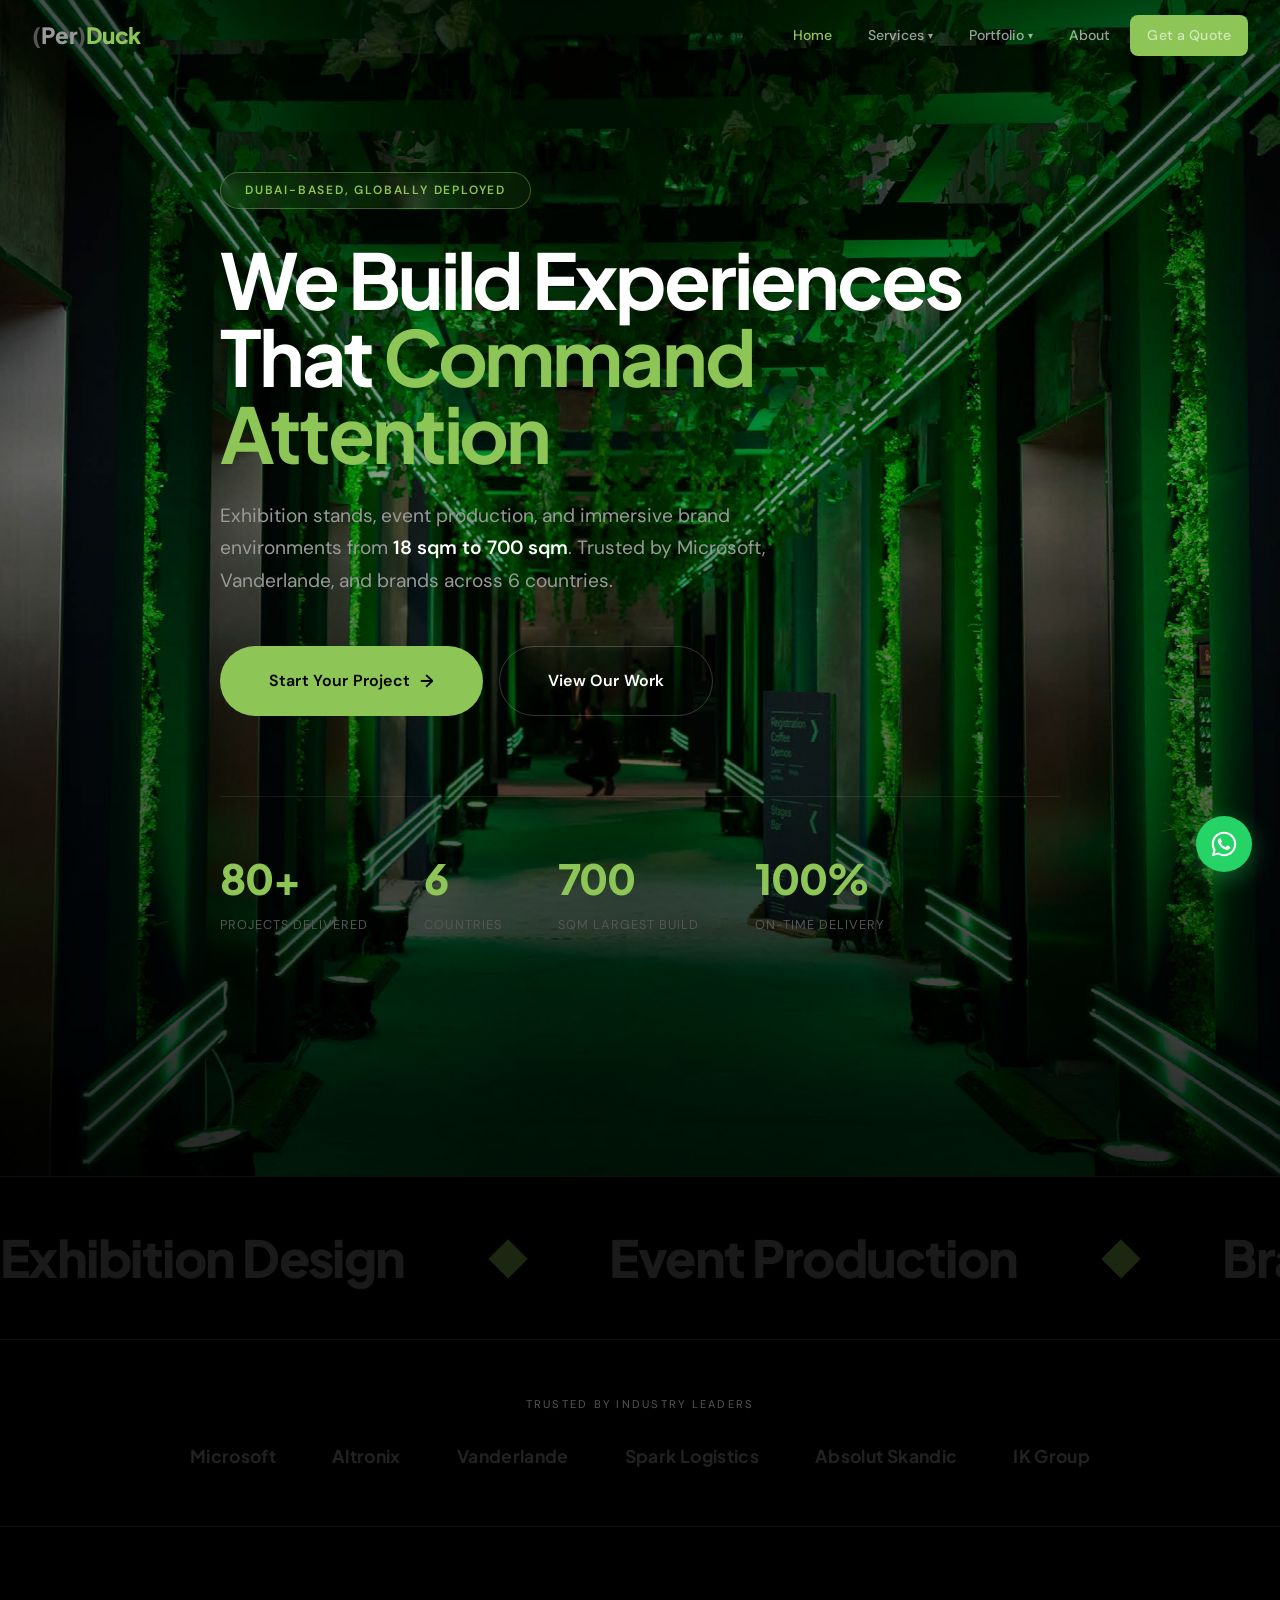
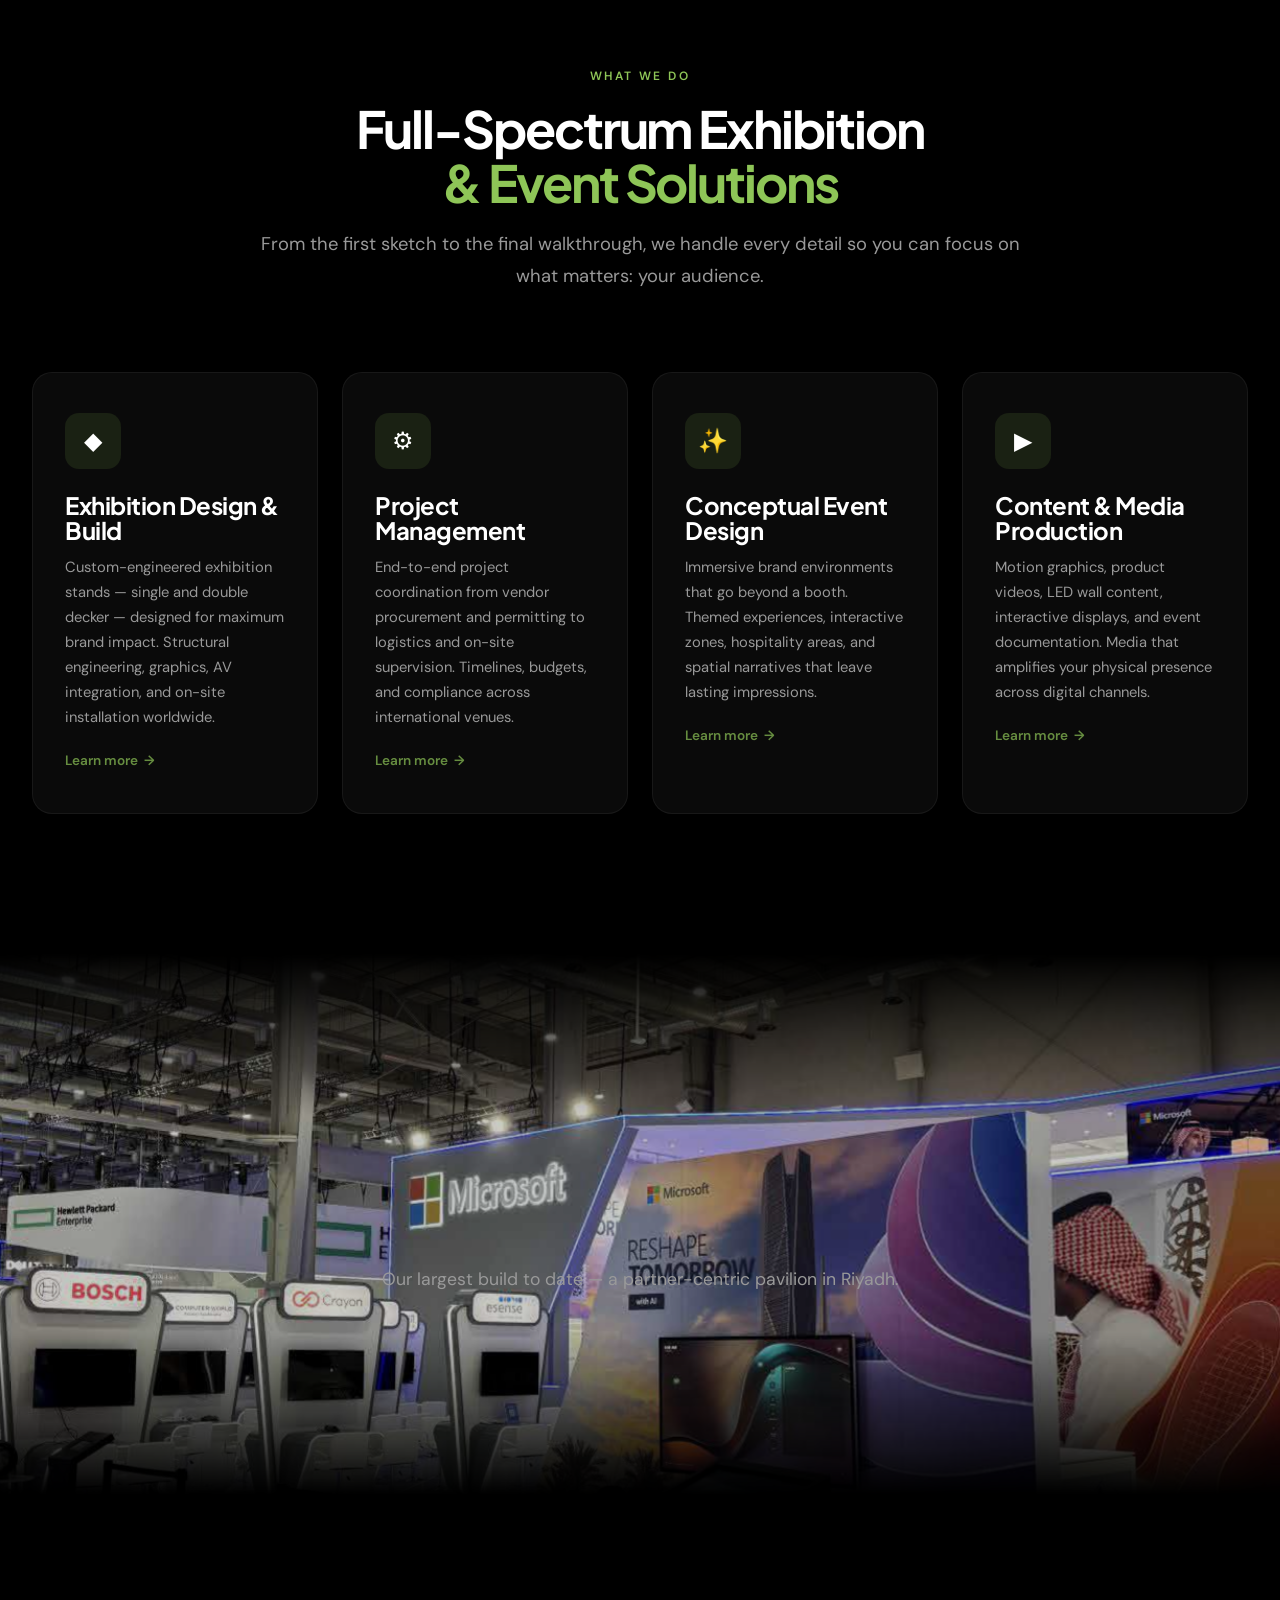
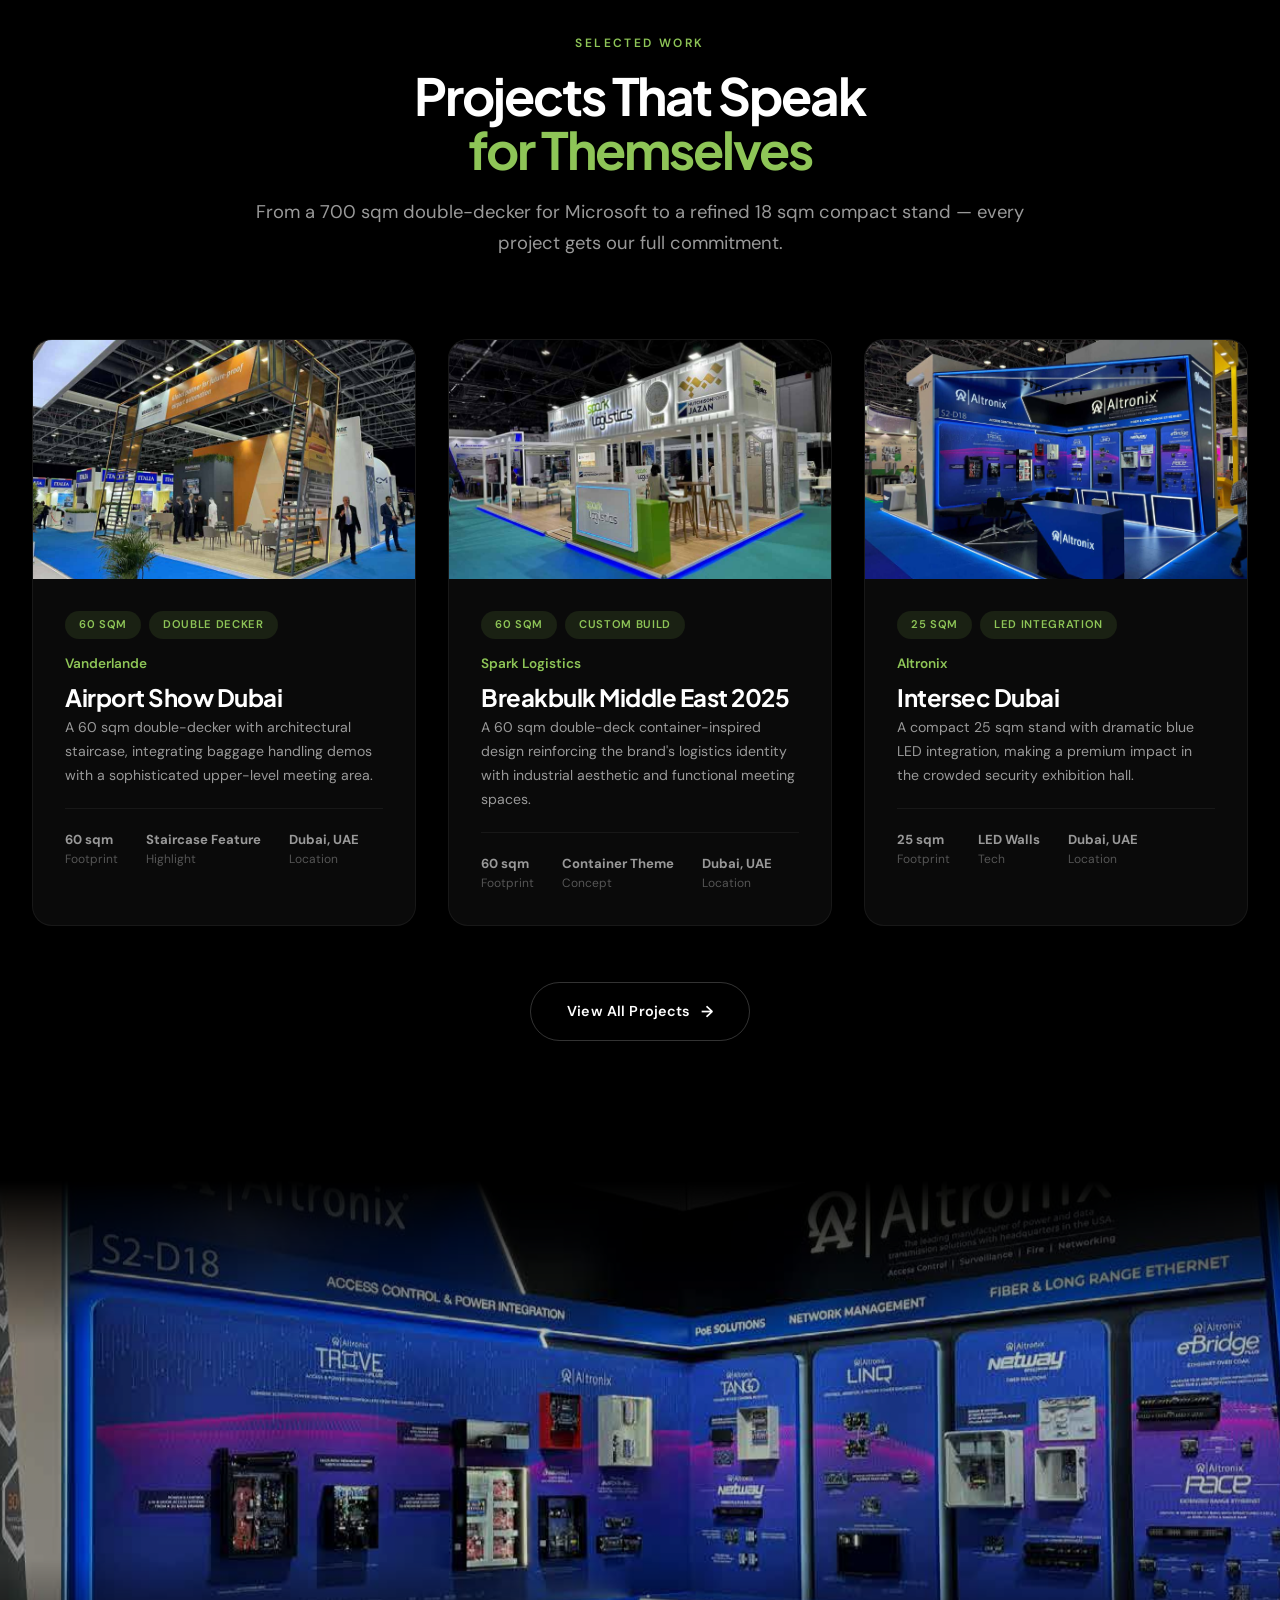
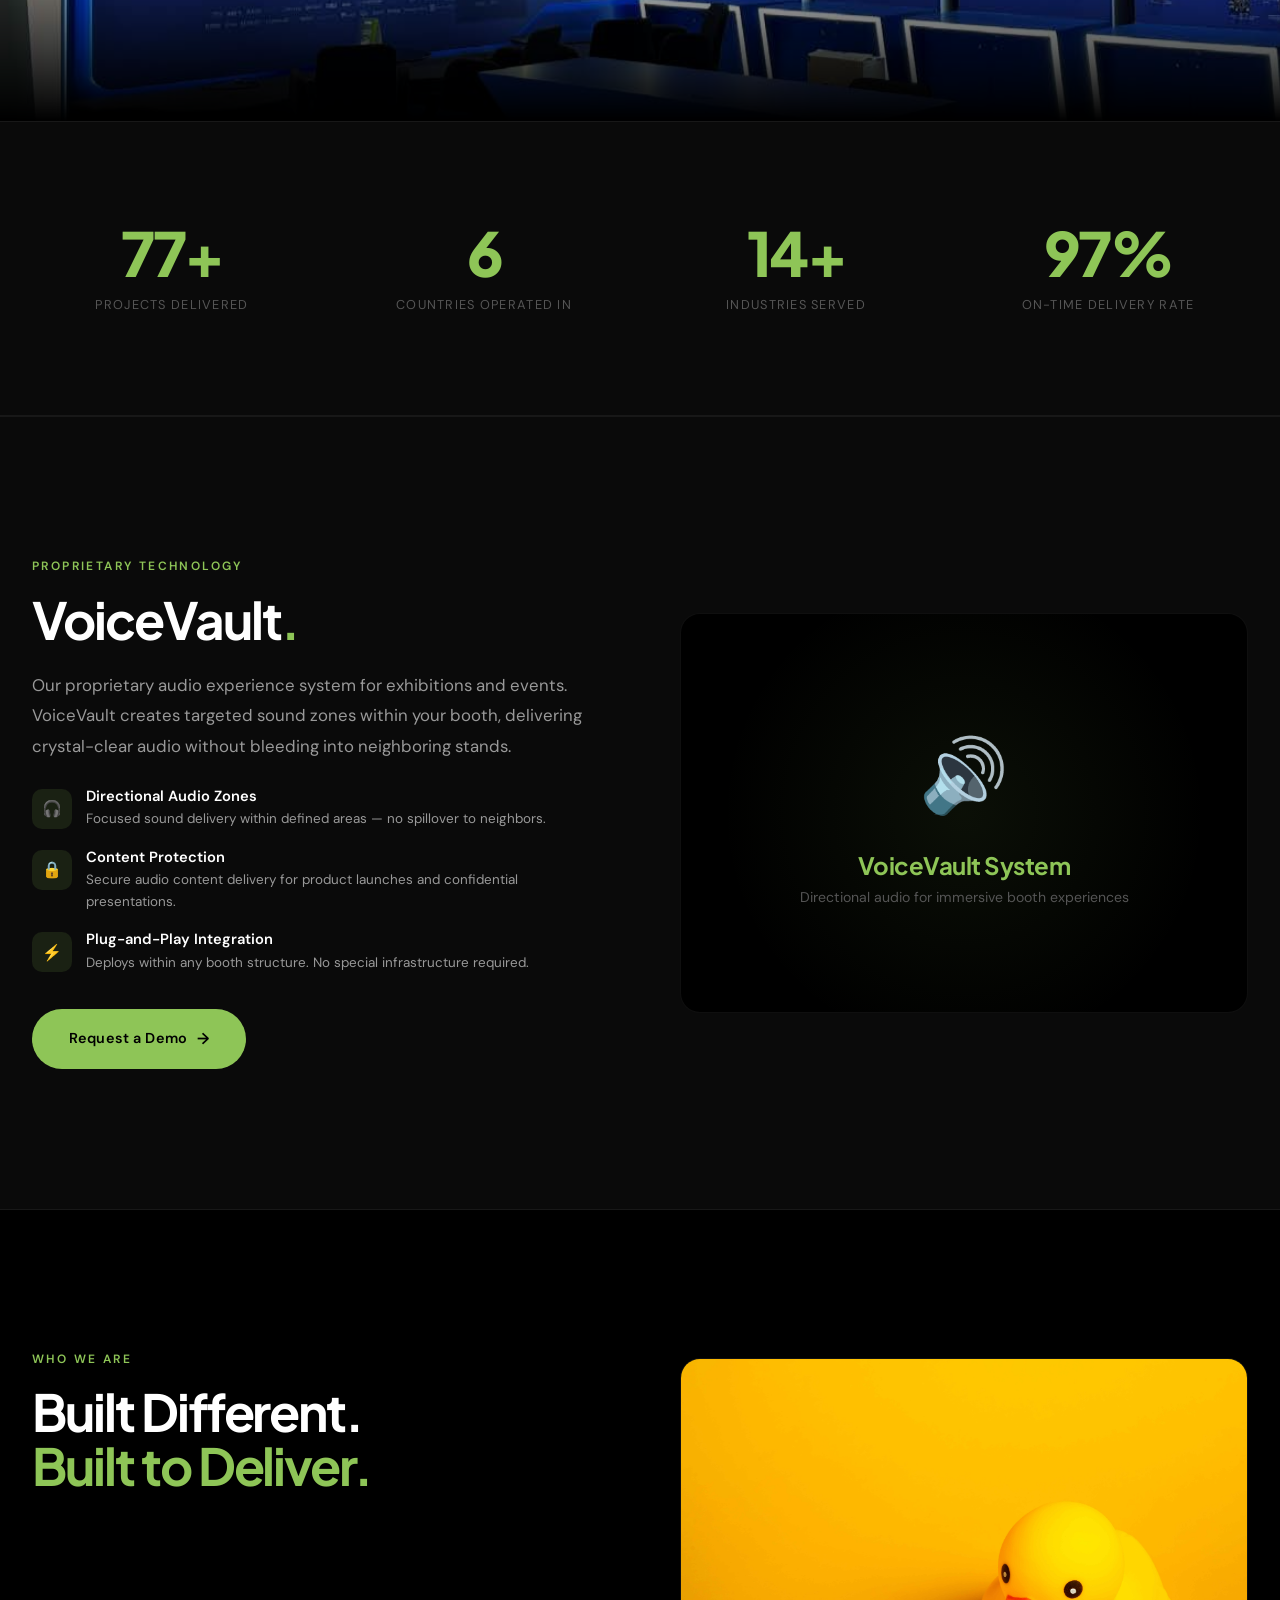
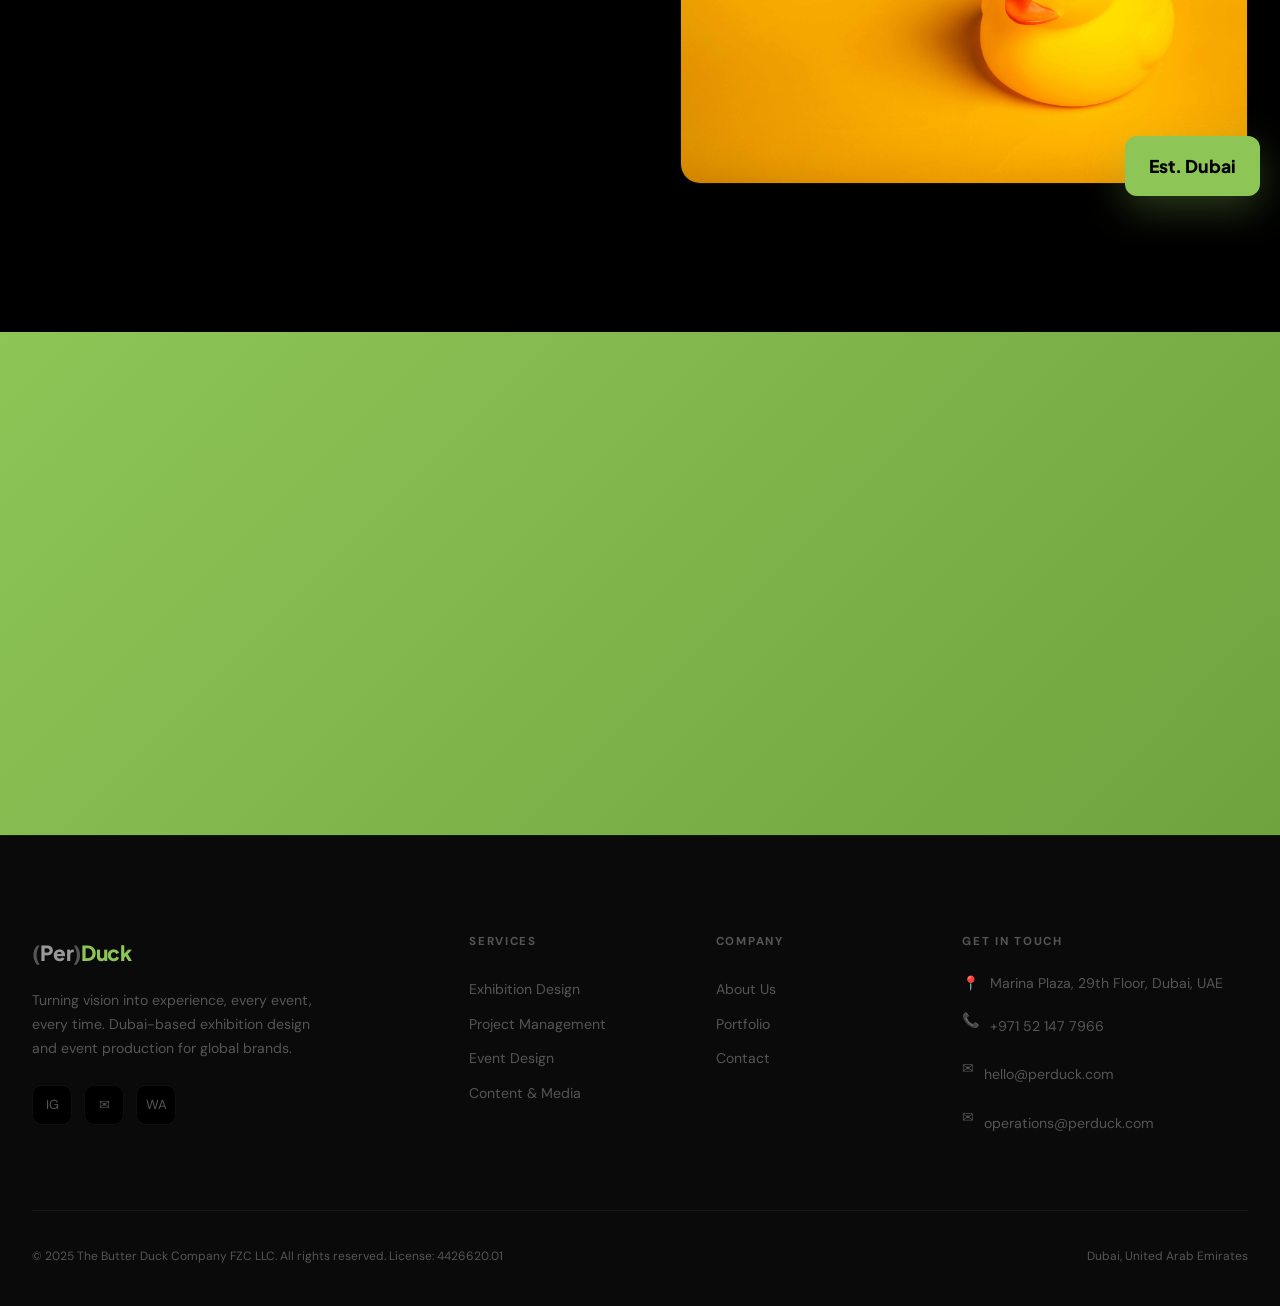
==== commit 33d9dd53: "2026 design overhaul: parallax, counters, cinematic dividers, DJI/Anduril-level - Parallax scroll on" ====
--- a/index.html
+++ b/index.html
@@ -125,44 +125,76 @@
 <!-- MAIN CONTENT -->
 <main id="main">
 
-  <!-- HERO -->
+  <!-- HERO — Parallax -->
   <section class="hero">
     <div class="hero-bg">
       <img src="assets/photos/hero-green-corridor.jpg" alt="Immersive green exhibition corridor designed by PerDuck Events" class="hero-bg-img" loading="eager">
     </div>
     <div class="hero-overlay"></div>
     <div class="container hero-content">
-      <div class="hero-badge reveal">Turning Vision Into Experience</div>
-      <h1 class="reveal">Where Innovation Meets <br><span class="accent">Flawless Execution</span></h1>
-      <p class="hero-sub reveal">Exhibition stands, event production, and immersive brand experiences — from <strong>18 sqm to 700 sqm</strong>. Trusted by Microsoft, Altronix, Vanderlande, and brands across 6 countries.</p>
+      <div class="hero-badge reveal">Dubai-Based, Globally Deployed</div>
+      <h1 class="reveal">We Build Experiences<br>That <span class="accent">Command Attention</span></h1>
+      <p class="hero-sub reveal">Exhibition stands, event production, and immersive brand environments from <strong>18 sqm to 700 sqm</strong>. Trusted by Microsoft, Vanderlande, and brands across 6 countries.</p>
       <div class="hero-cta reveal">
         <a href="contact.html" class="btn btn-primary btn-lg">Start Your Project <span class="arrow">&#8594;</span></a>
         <a href="portfolio.html" class="btn btn-outline btn-lg">View Our Work</a>
       </div>
       <div class="hero-stats reveal">
         <div class="hero-stat">
-          <div class="num">80+</div>
+          <div class="num" data-count="80" data-suffix="+">0</div>
           <div class="label">Projects Delivered</div>
         </div>
         <div class="hero-stat">
-          <div class="num">6</div>
+          <div class="num" data-count="6">0</div>
           <div class="label">Countries</div>
         </div>
         <div class="hero-stat">
-          <div class="num">700</div>
+          <div class="num" data-count="700">0</div>
           <div class="label">sqm Largest Build</div>
         </div>
         <div class="hero-stat">
-          <div class="num">100%</div>
+          <div class="num" data-count="100" data-suffix="%">0</div>
           <div class="label">On-Time Delivery</div>
         </div>
       </div>
     </div>
   </section>
+
+  <!-- SCROLLING MARQUEE TEXT -->
+  <div class="scroll-text" aria-hidden="true">
+    <div class="scroll-text-inner">
+      <span>Exhibition Design</span>
+      <span class="accent-word">&#9670;</span>
+      <span>Event Production</span>
+      <span class="accent-word">&#9670;</span>
+      <span>Brand Experiences</span>
+      <span class="accent-word">&#9670;</span>
+      <span>Double Deckers</span>
+      <span class="accent-word">&#9670;</span>
+      <span>Immersive Spaces</span>
+      <span class="accent-word">&#9670;</span>
+      <span>Global Delivery</span>
+      <span class="accent-word">&#9670;</span>
+      <!-- Duplicate for seamless loop -->
+      <span>Exhibition Design</span>
+      <span class="accent-word">&#9670;</span>
+      <span>Event Production</span>
+      <span class="accent-word">&#9670;</span>
+      <span>Brand Experiences</span>
+      <span class="accent-word">&#9670;</span>
+      <span>Double Deckers</span>
+      <span class="accent-word">&#9670;</span>
+      <span>Immersive Spaces</span>
+      <span class="accent-word">&#9670;</span>
+      <span>Global Delivery</span>
+      <span class="accent-word">&#9670;</span>
+    </div>
+  </div>
 
   <!-- TRUST BAR -->
   <section class="trust-bar" aria-label="Trusted by">
     <div class="container">
+      <p class="trust-label">Trusted by industry leaders</p>
       <div class="trust-logos">
         <span class="trust-item">Microsoft</span>
         <span class="trust-item">Altronix</span>
@@ -177,70 +209,70 @@
   <!-- SERVICES OVERVIEW -->
   <section id="services">
     <div class="container">
-      <div class="section-header reveal">
-        <span class="section-label">What We Do</span>
-        <h2>Full-Spectrum Exhibition <span class="accent">& Event Solutions</span></h2>
-        <p>From the first sketch to the final walkthrough, we handle every detail so you can focus on what matters: your audience.</p>
-      </div>
-      <div class="services-grid">
+      <div class="section-header">
+        <span class="section-label reveal">What We Do</span>
+        <h2 class="reveal">Full-Spectrum Exhibition<br><span class="accent">& Event Solutions</span></h2>
+        <p class="reveal">From the first sketch to the final walkthrough, we handle every detail so you can focus on what matters: your audience.</p>
+      </div>
+      <div class="services-grid stagger">
         <div class="service-card reveal">
           <div class="service-icon" aria-hidden="true">&#9670;</div>
           <h3>Exhibition Design & Build</h3>
-          <p>Custom-engineered exhibition stands — single and double decker — designed for maximum brand impact. We handle structural engineering, graphics, AV integration, and on-site installation worldwide.</p>
+          <p>Custom-engineered exhibition stands — single and double decker — designed for maximum brand impact. Structural engineering, graphics, AV integration, and on-site installation worldwide.</p>
           <a href="services.html#exhibition" class="service-link">Learn more <span class="arrow">&#8594;</span></a>
         </div>
         <div class="service-card reveal">
           <div class="service-icon" aria-hidden="true">&#9881;</div>
           <h3>Project Management</h3>
-          <p>End-to-end project coordination from vendor procurement and permitting to logistics and on-site supervision. We manage timelines, budgets, and compliance across international venues.</p>
+          <p>End-to-end project coordination from vendor procurement and permitting to logistics and on-site supervision. Timelines, budgets, and compliance across international venues.</p>
           <a href="services.html#project-mgmt" class="service-link">Learn more <span class="arrow">&#8594;</span></a>
         </div>
         <div class="service-card reveal">
           <div class="service-icon" aria-hidden="true">&#10024;</div>
           <h3>Conceptual Event Design</h3>
-          <p>Immersive brand environments that go beyond a booth. We create themed experiences, interactive zones, hospitality areas, and spatial narratives that leave lasting impressions.</p>
+          <p>Immersive brand environments that go beyond a booth. Themed experiences, interactive zones, hospitality areas, and spatial narratives that leave lasting impressions.</p>
           <a href="services.html#concept" class="service-link">Learn more <span class="arrow">&#8594;</span></a>
         </div>
         <div class="service-card reveal">
           <div class="service-icon" aria-hidden="true">&#9654;</div>
           <h3>Content & Media Production</h3>
-          <p>Motion graphics, product videos, LED wall content, interactive displays, and event documentation. We produce the media that amplifies your physical presence across digital channels.</p>
+          <p>Motion graphics, product videos, LED wall content, interactive displays, and event documentation. Media that amplifies your physical presence across digital channels.</p>
           <a href="services.html#media" class="service-link">Learn more <span class="arrow">&#8594;</span></a>
         </div>
       </div>
     </div>
   </section>
 
+  <!-- CINEMATIC DIVIDER — Microsoft -->
+  <div class="cine-divider">
+    <div class="cine-divider-bg">
+      <img src="assets/photos/microsoft-leap.jpg" alt="Microsoft 700sqm exhibition pavilion at LEAP" loading="lazy">
+    </div>
+    <div class="cine-divider-overlay"></div>
+    <div class="cine-divider-content">
+      <div class="container">
+        <h2 class="reveal-clip">700 sqm. Double Decker.<br>Microsoft at LEAP.</h2>
+        <p class="reveal">Our largest build to date — a partner-centric pavilion in Riyadh.</p>
+      </div>
+    </div>
+  </div>
+
   <!-- FEATURED PROJECTS -->
-  <section id="portfolio" style="background:var(--bg-card);border-top:1px solid var(--border);border-bottom:1px solid var(--border);">
-    <div class="container">
-      <div class="section-header reveal">
-        <span class="section-label">Selected Work</span>
-        <h2>Projects That <span class="accent">Speak for Themselves</span></h2>
-        <p>From a 700 sqm double-decker for Microsoft to a refined 18 sqm compact stand for IK Group — every project gets our full commitment.</p>
-      </div>
-      <div class="portfolio-grid">
-        <div class="project-card reveal">
-          <div class="project-img"><img src="assets/photos/microsoft-leap.jpg" alt="Microsoft double-decker exhibition stand at LEAP Saudi Arabia, 700 sqm" loading="lazy"></div>
-          <div class="project-body">
-            <div class="project-tags"><span class="tag">700 sqm</span><span class="tag">Double Decker</span></div>
-            <div class="project-client">Microsoft</div>
-            <h3>LEAP Saudi Arabia</h3>
-            <p>A partner-centric 700 sqm double-decker pavilion featuring dedicated zones for Microsoft partners, live demo stations, and a premium hospitality lounge.</p>
-            <div class="project-specs">
-              <div class="spec"><strong>700 sqm</strong>Footprint</div>
-              <div class="spec"><strong>Double Deck</strong>Structure</div>
-              <div class="spec"><strong>Riyadh, KSA</strong>Location</div>
-            </div>
-          </div>
-        </div>
+  <section id="portfolio">
+    <div class="container">
+      <div class="section-header">
+        <span class="section-label reveal">Selected Work</span>
+        <h2 class="reveal">Projects That Speak<br><span class="accent">for Themselves</span></h2>
+        <p class="reveal">From a 700 sqm double-decker for Microsoft to a refined 18 sqm compact stand — every project gets our full commitment.</p>
+      </div>
+      <div class="portfolio-grid stagger">
         <div class="project-card reveal">
           <div class="project-img"><img src="assets/photos/vanderlande-airport.jpg" alt="Vanderlande double-decker exhibition stand at Airport Show Dubai, 60 sqm" loading="lazy"></div>
           <div class="project-body">
             <div class="project-tags"><span class="tag">60 sqm</span><span class="tag">Double Decker</span></div>
             <div class="project-client">Vanderlande</div>
             <h3>Airport Show Dubai</h3>
-            <p>A 60 sqm double-decker with architectural staircase, integrating baggage handling system demos with a sophisticated upper-level meeting area.</p>
+            <p>A 60 sqm double-decker with architectural staircase, integrating baggage handling demos with a sophisticated upper-level meeting area.</p>
             <div class="project-specs">
               <div class="spec"><strong>60 sqm</strong>Footprint</div>
               <div class="spec"><strong>Staircase Feature</strong>Highlight</div>
@@ -254,7 +286,7 @@
             <div class="project-tags"><span class="tag">60 sqm</span><span class="tag">Custom Build</span></div>
             <div class="project-client">Spark Logistics</div>
             <h3>Breakbulk Middle East 2025</h3>
-            <p>A 60 sqm double-deck container-inspired design that reinforced the brand's logistics identity with industrial aesthetic and functional meeting spaces.</p>
+            <p>A 60 sqm double-deck container-inspired design reinforcing the brand's logistics identity with industrial aesthetic and functional meeting spaces.</p>
             <div class="project-specs">
               <div class="spec"><strong>60 sqm</strong>Footprint</div>
               <div class="spec"><strong>Container Theme</strong>Concept</div>
@@ -262,31 +294,58 @@
             </div>
           </div>
         </div>
-      </div>
-      <div style="text-align:center;margin-top:48px;" class="reveal">
+        <div class="project-card reveal">
+          <div class="project-img"><img src="assets/photos/altronix-intersec.jpg" alt="Altronix LED-lit exhibition stand at Intersec Dubai" loading="lazy"></div>
+          <div class="project-body">
+            <div class="project-tags"><span class="tag">25 sqm</span><span class="tag">LED Integration</span></div>
+            <div class="project-client">Altronix</div>
+            <h3>Intersec Dubai</h3>
+            <p>A compact 25 sqm stand with dramatic blue LED integration, making a premium impact in the crowded security exhibition hall.</p>
+            <div class="project-specs">
+              <div class="spec"><strong>25 sqm</strong>Footprint</div>
+              <div class="spec"><strong>LED Walls</strong>Tech</div>
+              <div class="spec"><strong>Dubai, UAE</strong>Location</div>
+            </div>
+          </div>
+        </div>
+      </div>
+      <div style="text-align:center;margin-top:56px;" class="reveal">
         <a href="portfolio.html" class="btn btn-outline">View All Projects <span class="arrow">&#8594;</span></a>
       </div>
     </div>
   </section>
 
-  <!-- STATS -->
+  <!-- CINEMATIC DIVIDER — Altronix -->
+  <div class="cine-divider">
+    <div class="cine-divider-bg">
+      <img src="assets/photos/altronix-intersec.jpg" alt="Altronix dramatic LED exhibition stand" loading="lazy">
+    </div>
+    <div class="cine-divider-overlay"></div>
+    <div class="cine-divider-content">
+      <div class="container">
+        <h2 class="reveal-clip">Every Square Meter<br>Engineered for Impact.</h2>
+      </div>
+    </div>
+  </div>
+
+  <!-- STATS — Counter animation -->
   <section class="stats-section">
     <div class="container">
       <div class="stats-grid">
         <div class="stat-item reveal">
-          <div class="stat-num">80+</div>
+          <div class="stat-num" data-count="80" data-suffix="+">0</div>
           <div class="stat-text">Projects Delivered</div>
         </div>
         <div class="stat-item reveal">
-          <div class="stat-num">6</div>
+          <div class="stat-num" data-count="6">0</div>
           <div class="stat-text">Countries Operated In</div>
         </div>
         <div class="stat-item reveal">
-          <div class="stat-num">15+</div>
+          <div class="stat-num" data-count="15" data-suffix="+">0</div>
           <div class="stat-text">Industries Served</div>
         </div>
         <div class="stat-item reveal">
-          <div class="stat-num">100%</div>
+          <div class="stat-num" data-count="100" data-suffix="%">0</div>
           <div class="stat-text">On-Time Delivery Rate</div>
         </div>
       </div>
@@ -297,26 +356,26 @@
   <section class="voicevault" id="voicevault">
     <div class="container">
       <div class="vv-grid">
-        <div class="vv-content reveal">
-          <span class="section-label">Proprietary Technology</span>
-          <h2>VoiceVault<span class="accent">.</span></h2>
-          <p>Our proprietary audio experience system designed for exhibitions and events. VoiceVault creates targeted sound zones within your booth, delivering crystal-clear audio to visitors without bleeding into neighboring stands.</p>
-          <div class="vv-features">
-            <div class="vv-feat">
+        <div class="vv-content">
+          <span class="section-label reveal">Proprietary Technology</span>
+          <h2 class="reveal">VoiceVault<span class="accent">.</span></h2>
+          <p class="reveal">Our proprietary audio experience system for exhibitions and events. VoiceVault creates targeted sound zones within your booth, delivering crystal-clear audio without bleeding into neighboring stands.</p>
+          <div class="vv-features stagger">
+            <div class="vv-feat reveal">
               <span class="vv-feat-icon" aria-hidden="true">&#127911;</span>
               <div>
                 <h4>Directional Audio Zones</h4>
                 <p>Focused sound delivery within defined areas — no spillover to neighbors.</p>
               </div>
             </div>
-            <div class="vv-feat">
+            <div class="vv-feat reveal">
               <span class="vv-feat-icon" aria-hidden="true">&#128274;</span>
               <div>
                 <h4>Content Protection</h4>
                 <p>Secure audio content delivery for product launches and confidential presentations.</p>
               </div>
             </div>
-            <div class="vv-feat">
+            <div class="vv-feat reveal">
               <span class="vv-feat-icon" aria-hidden="true">&#9889;</span>
               <div>
                 <h4>Plug-and-Play Integration</h4>
@@ -324,9 +383,9 @@
               </div>
             </div>
           </div>
-          <a href="contact.html" class="btn btn-primary">Request a Demo <span class="arrow">&#8594;</span></a>
-        </div>
-        <div class="vv-visual reveal">
+          <a href="contact.html" class="btn btn-primary reveal">Request a Demo <span class="arrow">&#8594;</span></a>
+        </div>
+        <div class="vv-visual reveal-scale">
           <div class="vv-big-icon" aria-hidden="true">&#128266;</div>
           <h3>VoiceVault System</h3>
           <p>Directional audio for immersive booth experiences</p>
@@ -339,14 +398,17 @@
   <section id="about">
     <div class="container">
       <div class="about-grid">
-        <div class="about-text reveal">
-          <span class="section-label">Who We Are</span>
-          <h2>Built Different. <span class="accent">Built to Deliver.</span></h2>
-          <p>We are a Dubai-based exhibition and event company that operates like a special operations unit: small, focused, lethal on deadlines. Every project gets senior-level attention from concept through final installation.</p>
-          <p>Our team combines architectural design, structural engineering, and creative production under one roof — eliminating the handoff gaps that plague traditional agencies.</p>
-          <a href="about.html" class="btn btn-outline" style="margin-top:16px;">Learn More About Us <span class="arrow">&#8594;</span></a>
-        </div>
-        <div class="about-visual reveal">
+        <div class="about-text">
+          <span class="section-label reveal">Who We Are</span>
+          <h2 class="reveal">Built Different.<br><span class="accent">Built to Deliver.</span></h2>
+          <p class="reveal">We are a Dubai-based exhibition and event company that operates like a special operations unit: small, focused, lethal on deadlines. Every project gets senior-level attention from concept through final installation.</p>
+          <p class="reveal">Our team combines architectural design, structural engineering, and creative production under one roof — eliminating the handoff gaps that plague traditional agencies.</p>
+          <div class="reveal" style="margin-top:24px;display:flex;gap:12px;flex-wrap:wrap;">
+            <a href="about.html" class="btn btn-outline">Learn More <span class="arrow">&#8594;</span></a>
+            <a href="contact.html" class="btn btn-ghost">Talk to Us</a>
+          </div>
+        </div>
+        <div class="about-visual reveal-scale">
           <div class="about-img">
             <img src="assets/photos/duck-brand.jpg" alt="PerDuck brand mascot — yellow rubber duck on vibrant yellow background" loading="lazy">
           </div>
@@ -359,9 +421,12 @@
   <!-- CTA -->
   <section class="cta-section">
     <div class="container">
-      <h2 class="reveal">Ready to Build Something Remarkable?</h2>
+      <h2 class="reveal">Ready to Build Something<br>Remarkable?</h2>
       <p class="reveal">Tell us about your next exhibition or event. We respond within 24 hours.</p>
-      <a href="contact.html" class="btn btn-lg reveal">Start Your Project <span class="arrow">&#8594;</span></a>
+      <div class="reveal" style="display:flex;gap:16px;justify-content:center;flex-wrap:wrap;">
+        <a href="contact.html" class="btn btn-lg">Start Your Project <span class="arrow">&#8594;</span></a>
+        <a href="portfolio.html" class="btn btn-lg" style="background:transparent;border:1px solid rgba(0,0,0,.2);">See Our Work</a>
+      </div>
     </div>
   </section>
 
--- a/style.css
+++ b/style.css
@@ -1,30 +1,35 @@
 /* ============================================================
-   (Per)Duck Events & Exhibitions — Design System
-   Enterprise-grade CSS · WCAG 2.2 AA · All Pages
+   (Per)Duck Events & Exhibitions — Design System 2026
+   Cinematic · Parallax · WCAG 2.2 AA
+   Inspired by DJI + Anduril design language
    ============================================================ */
 
 /* --- Custom Properties --- */
 :root {
-  --bg-dark: #0a0a0a;
-  --bg-card: #141414;
-  --bg-hover: #1a1a1a;
-  --bg-elevated: #1e1e1e;
-  --text-primary: #f5f5f5;
-  --text-muted: #9b9b9c;
-  --text-dim: #666;
+  --bg-dark: #000000;
+  --bg-card: #0a0a0a;
+  --bg-hover: #141414;
+  --bg-elevated: #1a1a1a;
+  --bg-warm: #F1F0EA;
+  --text-primary: #ffffff;
+  --text-muted: #999999;
+  --text-dim: #555555;
   --accent: #8EC557;
   --accent-dark: #6fa33e;
-  --accent-glow: rgba(142, 197, 87, .15);
-  --border: rgba(255, 255, 255, .08);
-  --border-light: rgba(255, 255, 255, .12);
+  --accent-glow: rgba(142, 197, 87, .12);
+  --accent-neon: #DFF140;
+  --border: rgba(255, 255, 255, .06);
+  --border-light: rgba(255, 255, 255, .1);
   --radius: 12px;
   --radius-lg: 20px;
   --radius-sm: 8px;
   --font-heading: 'Plus Jakarta Sans', sans-serif;
   --font-body: 'DM Sans', sans-serif;
   --ease: cubic-bezier(.4, 0, .2, 1);
-  --transition: .3s var(--ease);
-  --max-width: 1280px;
+  --ease-out: cubic-bezier(0, 0, .2, 1);
+  --transition: .4s var(--ease-out);
+  --transition-slow: .6s var(--ease-out);
+  --max-width: 1320px;
   --nav-h: 72px;
 }
 
@@ -45,58 +50,62 @@
 :focus-visible { outline: 2px solid var(--accent); outline-offset: 3px; border-radius: 4px; }
 
 /* --- Layout --- */
-.container { width: 100%; max-width: var(--max-width); margin: 0 auto; padding: 0 24px; }
-section { padding: 100px 0; }
-.section-header { text-align: center; max-width: 720px; margin: 0 auto 64px; }
-.section-header p { margin-top: 16px; color: var(--text-muted); font-size: 1.1rem; }
-
-/* --- Typography --- */
-h1, h2, h3, h4, h5, h6 { font-family: var(--font-heading); font-weight: 700; line-height: 1.15; letter-spacing: -.02em; }
-h1 { font-size: clamp(2.4rem, 5vw, 4rem); }
-h2 { font-size: clamp(1.8rem, 3.5vw, 2.8rem); }
-h3 { font-size: clamp(1.2rem, 2vw, 1.5rem); }
+.container { width: 100%; max-width: var(--max-width); margin: 0 auto; padding: 0 32px; }
+section { padding: 140px 0; }
+.section-header { text-align: center; max-width: 780px; margin: 0 auto 80px; }
+.section-header p { margin-top: 20px; color: var(--text-muted); font-size: 1.15rem; line-height: 1.7; }
+
+/* --- Typography (DJI/Anduril-inspired scale) --- */
+h1, h2, h3, h4, h5, h6 { font-family: var(--font-heading); font-weight: 700; line-height: 1.05; letter-spacing: -.04em; }
+h1 { font-size: clamp(2.8rem, 6vw, 5rem); }
+h2 { font-size: clamp(2rem, 4vw, 3.2rem); }
+h3 { font-size: clamp(1.2rem, 2vw, 1.5rem); letter-spacing: -.02em; }
 .accent { color: var(--accent); }
 .text-muted { color: var(--text-muted); }
-.section-label { font-size: .8rem; text-transform: uppercase; letter-spacing: .15em; color: var(--accent); font-weight: 700; margin-bottom: 12px; display: block; }
-
-/* --- Buttons --- */
-.btn { display: inline-flex; align-items: center; gap: 8px; padding: 14px 32px; border-radius: var(--radius); font-weight: 600; font-size: .95rem; transition: all var(--transition); border: 1px solid transparent; white-space: nowrap; }
+.section-label { font-size: .75rem; text-transform: uppercase; letter-spacing: .2em; color: var(--accent); font-weight: 600; margin-bottom: 16px; display: block; }
+
+/* --- Buttons (DJI dual-CTA pattern) --- */
+.btn { display: inline-flex; align-items: center; gap: 10px; padding: 16px 36px; border-radius: 100px; font-weight: 600; font-size: .9rem; transition: all var(--transition); border: 1px solid transparent; white-space: nowrap; letter-spacing: .01em; }
 .btn-primary { background: var(--accent); color: var(--bg-dark); }
-.btn-primary:hover { background: var(--accent-dark); color: var(--bg-dark); transform: translateY(-2px); box-shadow: 0 8px 32px rgba(142, 197, 87, .25); }
-.btn-outline { border-color: var(--border-light); color: var(--text-primary); background: transparent; }
-.btn-outline:hover { border-color: var(--accent); color: var(--accent); }
-.btn-lg { padding: 18px 40px; font-size: 1.05rem; border-radius: var(--radius-lg); }
-.btn-nav { padding: 10px 24px; font-size: .9rem; }
-.btn .arrow { transition: transform var(--transition); }
-.btn:hover .arrow { transform: translateX(4px); }
+.btn-primary:hover { background: var(--accent-dark); color: var(--bg-dark); transform: translateY(-2px); box-shadow: 0 12px 40px rgba(142, 197, 87, .3); }
+.btn-outline { border-color: rgba(255,255,255,.2); color: var(--text-primary); background: transparent; }
+.btn-outline:hover { border-color: var(--accent); color: var(--accent); background: rgba(142, 197, 87, .05); }
+.btn-lg { padding: 20px 48px; font-size: 1rem; }
+.btn-nav { padding: 10px 24px; font-size: .85rem; }
+.btn .arrow { transition: transform var(--transition); font-size: 1.1em; }
+.btn:hover .arrow { transform: translateX(5px); }
+
+/* Ghost button — Anduril-style subdued default */
+.btn-ghost { color: var(--text-muted); border-color: transparent; opacity: .7; padding: 16px 24px; }
+.btn-ghost:hover { opacity: 1; color: var(--text-primary); }
 
 /* ============================================================
    NAVBAR + MEGA MENU
    ============================================================ */
-.navbar { position: fixed; top: 0; left: 0; right: 0; z-index: 1000; background: rgba(10, 10, 10, .85); backdrop-filter: blur(20px); -webkit-backdrop-filter: blur(20px); border-bottom: 1px solid var(--border); height: var(--nav-h); display: flex; align-items: center; }
-.navbar.scrolled { background: rgba(10, 10, 10, .95); }
+.navbar { position: fixed; top: 0; left: 0; right: 0; z-index: 1000; background: transparent; backdrop-filter: blur(0px); -webkit-backdrop-filter: blur(0px); border-bottom: 1px solid transparent; height: var(--nav-h); display: flex; align-items: center; transition: all .5s var(--ease-out); }
+.navbar.scrolled { background: rgba(0, 0, 0, .9); backdrop-filter: blur(24px); -webkit-backdrop-filter: blur(24px); border-bottom-color: var(--border); }
 .nav-container { display: flex; align-items: center; justify-content: space-between; }
-.logo { display: flex; align-items: center; font-family: var(--font-heading); font-size: 1.4rem; font-weight: 800; color: var(--text-primary); }
+.logo { display: flex; align-items: center; font-family: var(--font-heading); font-size: 1.4rem; font-weight: 800; color: var(--text-primary); letter-spacing: -.02em; }
 .logo:hover { color: var(--text-primary); }
-.logo-paren { color: var(--text-muted); }
+.logo-paren { color: var(--text-dim); }
 .logo-per { color: var(--text-muted); }
 .logo-duck { color: var(--accent); }
 
 .nav-links { display: flex; align-items: center; gap: 4px; }
 .nav-links > li { position: relative; }
-.nav-links > li > a { display: flex; align-items: center; gap: 4px; padding: 8px 16px; color: var(--text-muted); font-size: .9rem; font-weight: 500; border-radius: var(--radius-sm); transition: all var(--transition); }
-.nav-links > li > a:hover, .nav-links > li > a[aria-expanded="true"] { color: var(--text-primary); background: rgba(255, 255, 255, .05); }
+.nav-links > li > a { display: flex; align-items: center; gap: 4px; padding: 8px 16px; color: rgba(255,255,255,.6); font-size: .88rem; font-weight: 500; border-radius: var(--radius-sm); transition: all var(--transition); }
+.nav-links > li > a:hover, .nav-links > li > a[aria-expanded="true"] { color: var(--text-primary); }
 .nav-links > li > a.active { color: var(--accent); }
 .dd-arrow { font-size: .6rem; transition: transform var(--transition); }
 [aria-expanded="true"] .dd-arrow { transform: rotate(180deg); }
 
 /* Mega Menu */
-.mega-menu { position: absolute; top: calc(100% + 16px); left: 50%; transform: translateX(-50%) translateY(8px); opacity: 0; visibility: hidden; pointer-events: none; background: var(--bg-card); border: 1px solid var(--border); border-radius: var(--radius); padding: 20px; min-width: 460px; display: grid; grid-template-columns: 1fr 1fr; gap: 6px; box-shadow: 0 20px 60px rgba(0, 0, 0, .5); transition: opacity var(--transition), transform var(--transition), visibility var(--transition); }
+.mega-menu { position: absolute; top: calc(100% + 16px); left: 50%; transform: translateX(-50%) translateY(8px); opacity: 0; visibility: hidden; pointer-events: none; background: var(--bg-elevated); border: 1px solid var(--border-light); border-radius: var(--radius); padding: 20px; min-width: 460px; display: grid; grid-template-columns: 1fr 1fr; gap: 6px; box-shadow: 0 24px 80px rgba(0, 0, 0, .6); transition: opacity var(--transition), transform var(--transition), visibility var(--transition); }
 .mega-menu.show { opacity: 1; visibility: visible; pointer-events: auto; transform: translateX(-50%) translateY(0); }
 .mega-item { display: flex; gap: 12px; padding: 14px; border-radius: var(--radius-sm); transition: background var(--transition); color: var(--text-primary); }
 .mega-item:hover { background: var(--bg-hover); color: var(--text-primary); }
 .mega-icon { width: 40px; height: 40px; border-radius: 10px; background: var(--accent-glow); display: flex; align-items: center; justify-content: center; font-size: 1.1rem; flex-shrink: 0; }
-.mega-text h4 { font-size: .88rem; font-weight: 600; margin-bottom: 2px; font-family: var(--font-body); }
+.mega-text h4 { font-size: .88rem; font-weight: 600; margin-bottom: 2px; font-family: var(--font-body); letter-spacing: 0; }
 .mega-text p { font-size: .76rem; color: var(--text-muted); line-height: 1.4; }
 .mega-menu.portfolio-mm { min-width: 540px; grid-template-columns: 1fr 1fr 1fr; }
 
@@ -121,7 +130,7 @@
 .mob-accordion-panel.open { max-height: 300px; }
 .mob-accordion-panel a { display: block; padding: 10px 16px 10px 32px; color: var(--text-dim); font-size: .9rem; }
 .mob-accordion-panel a:hover { color: var(--accent); }
-.mob-backdrop { position: fixed; inset: 0; background: rgba(0, 0, 0, .6); z-index: 998; opacity: 0; visibility: hidden; transition: all var(--transition); }
+.mob-backdrop { position: fixed; inset: 0; background: rgba(0, 0, 0, .7); z-index: 998; opacity: 0; visibility: hidden; transition: all var(--transition); }
 .mob-backdrop.open { opacity: 1; visibility: visible; }
 
 @media (max-width: 960px) {
@@ -130,21 +139,21 @@
 }
 
 /* ============================================================
-   HERO
+   HERO — Cinematic parallax
    ============================================================ */
 .hero { position: relative; min-height: 100vh; display: flex; align-items: center; padding-top: var(--nav-h); overflow: hidden; }
-.hero-bg { position: absolute; inset: 0; }
+.hero-bg { position: absolute; inset: -20%; will-change: transform; }
 .hero-bg-img { width: 100%; height: 100%; object-fit: cover; }
-.hero-overlay { position: absolute; inset: 0; background: linear-gradient(135deg, rgba(10, 10, 10, .9) 0%, rgba(10, 10, 10, .6) 50%, rgba(10, 10, 10, .88) 100%); }
-.hero-content { position: relative; z-index: 2; max-width: 780px; padding: 80px 0; }
-.hero-badge { display: inline-block; padding: 8px 20px; border: 1px solid var(--accent); border-radius: 100px; font-size: .78rem; font-weight: 600; color: var(--accent); text-transform: uppercase; letter-spacing: .1em; margin-bottom: 24px; }
-.hero h1 { margin-bottom: 24px; }
-.hero-sub { font-size: 1.15rem; color: var(--text-muted); line-height: 1.7; max-width: 600px; margin-bottom: 40px; }
-.hero-sub strong { color: var(--text-primary); }
+.hero-overlay { position: absolute; inset: 0; background: linear-gradient(180deg, rgba(0,0,0,.7) 0%, rgba(0,0,0,.4) 40%, rgba(0,0,0,.85) 100%); }
+.hero-content { position: relative; z-index: 2; max-width: 840px; padding: 100px 0; }
+.hero-badge { display: inline-block; padding: 8px 24px; border: 1px solid rgba(142,197,87,.4); border-radius: 100px; font-size: .75rem; font-weight: 600; color: var(--accent); text-transform: uppercase; letter-spacing: .15em; margin-bottom: 32px; backdrop-filter: blur(8px); background: rgba(142,197,87,.05); }
+.hero h1 { margin-bottom: 28px; line-height: 1.0; }
+.hero-sub { font-size: 1.2rem; color: var(--text-muted); line-height: 1.7; max-width: 620px; margin-bottom: 48px; }
+.hero-sub strong { color: var(--text-primary); font-weight: 600; }
 .hero-cta { display: flex; gap: 16px; flex-wrap: wrap; }
-.hero-stats { display: flex; gap: 48px; margin-top: 64px; padding-top: 40px; border-top: 1px solid var(--border); }
-.hero-stat .num { font-family: var(--font-heading); font-size: 2.2rem; font-weight: 800; color: var(--accent); }
-.hero-stat .label { font-size: .85rem; color: var(--text-muted); margin-top: 4px; }
+.hero-stats { display: flex; gap: 56px; margin-top: 80px; padding-top: 48px; border-top: 1px solid rgba(255,255,255,.08); }
+.hero-stat .num { font-family: var(--font-heading); font-size: 2.6rem; font-weight: 800; color: var(--accent); letter-spacing: -.03em; }
+.hero-stat .label { font-size: .8rem; color: var(--text-dim); margin-top: 4px; text-transform: uppercase; letter-spacing: .08em; }
 @media (max-width: 640px) {
   .hero-stats { gap: 24px; flex-wrap: wrap; }
   .hero-cta { flex-direction: column; }
@@ -152,28 +161,41 @@
 }
 
 /* ============================================================
+   CINEMATIC DIVIDER — Full-bleed parallax image sections
+   ============================================================ */
+.cine-divider { position: relative; height: 60vh; overflow: hidden; }
+.cine-divider-bg { position: absolute; inset: -20%; will-change: transform; }
+.cine-divider-bg img { width: 100%; height: 100%; object-fit: cover; }
+.cine-divider-overlay { position: absolute; inset: 0; background: linear-gradient(180deg, var(--bg-dark) 0%, rgba(0,0,0,.2) 30%, rgba(0,0,0,.2) 70%, var(--bg-dark) 100%); }
+.cine-divider-content { position: relative; z-index: 2; height: 100%; display: flex; align-items: center; justify-content: center; text-align: center; }
+.cine-divider-content h2 { font-size: clamp(1.6rem, 3.5vw, 2.8rem); color: var(--text-primary); max-width: 700px; }
+.cine-divider-content p { color: var(--text-muted); font-size: 1.1rem; margin-top: 16px; }
+
+/* ============================================================
    TRUST BAR
    ============================================================ */
-.trust-bar { padding: 48px 0; border-bottom: 1px solid var(--border); }
-.trust-logos { display: flex; align-items: center; justify-content: center; gap: 48px; flex-wrap: wrap; }
-.trust-item { font-family: var(--font-heading); font-size: 1.05rem; font-weight: 700; color: var(--text-dim); letter-spacing: .02em; opacity: .5; transition: opacity var(--transition); white-space: nowrap; }
-.trust-item:hover { opacity: .8; }
+.trust-bar { padding: 56px 0; border-bottom: 1px solid var(--border); }
+.trust-label { text-align: center; font-size: .7rem; text-transform: uppercase; letter-spacing: .2em; color: var(--text-dim); margin-bottom: 28px; }
+.trust-logos { display: flex; align-items: center; justify-content: center; gap: 56px; flex-wrap: wrap; }
+.trust-item { font-family: var(--font-heading); font-size: 1.1rem; font-weight: 700; color: var(--text-dim); letter-spacing: .02em; opacity: .4; transition: opacity var(--transition-slow); white-space: nowrap; }
+.trust-item:hover { opacity: .7; }
 
 /* ============================================================
    SERVICES
    ============================================================ */
-.services-grid { display: grid; grid-template-columns: repeat(auto-fit, minmax(270px, 1fr)); gap: 24px; }
-.service-card { background: var(--bg-card); border: 1px solid var(--border); border-radius: var(--radius-lg); padding: 36px 28px; transition: all var(--transition); position: relative; overflow: hidden; }
-.service-card::before { content: ''; position: absolute; top: 0; left: 0; right: 0; height: 3px; background: var(--accent); transform: scaleX(0); transition: transform var(--transition); transform-origin: left; }
-.service-card:hover { border-color: var(--accent); transform: translateY(-4px); }
+.services-grid { display: grid; grid-template-columns: repeat(auto-fit, minmax(280px, 1fr)); gap: 24px; }
+.service-card { background: var(--bg-card); border: 1px solid var(--border); border-radius: var(--radius-lg); padding: 40px 32px; transition: all var(--transition-slow); position: relative; overflow: hidden; }
+.service-card::before { content: ''; position: absolute; top: 0; left: 0; right: 0; height: 2px; background: var(--accent); transform: scaleX(0); transition: transform var(--transition-slow); transform-origin: left; }
+.service-card:hover { border-color: rgba(142,197,87,.2); transform: translateY(-6px); box-shadow: 0 20px 60px rgba(0,0,0,.3); }
 .service-card:hover::before { transform: scaleX(1); }
-.service-icon { width: 52px; height: 52px; border-radius: 14px; background: var(--accent-glow); display: flex; align-items: center; justify-content: center; font-size: 1.4rem; margin-bottom: 20px; }
-.service-card h3 { margin-bottom: 10px; }
+.service-icon { width: 56px; height: 56px; border-radius: 14px; background: var(--accent-glow); display: flex; align-items: center; justify-content: center; font-size: 1.5rem; margin-bottom: 24px; }
+.service-card h3 { margin-bottom: 12px; }
 .service-card p { color: var(--text-muted); font-size: .92rem; line-height: 1.7; }
-.service-link { display: inline-flex; align-items: center; gap: 6px; margin-top: 18px; font-size: .88rem; font-weight: 600; color: var(--accent); }
+.service-link { display: inline-flex; align-items: center; gap: 6px; margin-top: 20px; font-size: .85rem; font-weight: 600; color: var(--accent); opacity: .7; transition: opacity var(--transition); }
+.service-link:hover { opacity: 1; }
 
 /* Services Page — Detailed Sections */
-.service-detail { display: grid; grid-template-columns: 1fr 1fr; gap: 64px; align-items: center; padding: 80px 0; border-bottom: 1px solid var(--border); }
+.service-detail { display: grid; grid-template-columns: 1fr 1fr; gap: 80px; align-items: center; padding: 100px 0; border-bottom: 1px solid var(--border); }
 .service-detail:last-child { border-bottom: none; }
 .service-detail.reverse { direction: rtl; }
 .service-detail.reverse > * { direction: ltr; }
@@ -182,159 +204,163 @@
 .sd-text p { color: var(--text-muted); line-height: 1.8; margin-bottom: 12px; }
 .sd-text ul { margin-top: 16px; }
 .sd-text li { padding: 6px 0 6px 28px; position: relative; color: var(--text-muted); font-size: .92rem; }
-.sd-text li::before { content: '✓'; position: absolute; left: 0; color: var(--accent); font-weight: 700; }
+.sd-text li::before { content: '\2713'; position: absolute; left: 0; color: var(--accent); font-weight: 700; }
 .sd-visual { border-radius: var(--radius-lg); overflow: hidden; border: 1px solid var(--border); aspect-ratio: 4/3; }
-.sd-visual img { width: 100%; height: 100%; object-fit: cover; }
+.sd-visual img { width: 100%; height: 100%; object-fit: cover; transition: transform 1.2s var(--ease-out); }
+.sd-visual:hover img { transform: scale(1.04); }
 @media (max-width: 768px) {
   .service-detail, .service-detail.reverse { grid-template-columns: 1fr; direction: ltr; gap: 32px; }
 }
 
 /* ============================================================
-   PORTFOLIO
-   ============================================================ */
-.portfolio-grid { display: grid; grid-template-columns: repeat(auto-fit, minmax(360px, 1fr)); gap: 32px; }
-.project-card { background: var(--bg-card); border: 1px solid var(--border); border-radius: var(--radius-lg); overflow: hidden; transition: all var(--transition); }
-.project-card:hover { border-color: rgba(142, 197, 87, .3); transform: translateY(-4px); box-shadow: 0 16px 48px rgba(0, 0, 0, .3); }
+   PORTFOLIO — Cinematic cards
+   ============================================================ */
+.portfolio-grid { display: grid; grid-template-columns: repeat(auto-fit, minmax(380px, 1fr)); gap: 32px; }
+.project-card { background: var(--bg-card); border: 1px solid var(--border); border-radius: var(--radius-lg); overflow: hidden; transition: all var(--transition-slow); }
+.project-card:hover { border-color: rgba(142, 197, 87, .2); transform: translateY(-6px); box-shadow: 0 24px 64px rgba(0, 0, 0, .4); }
 .project-img { aspect-ratio: 16/10; overflow: hidden; }
-.project-img img { width: 100%; height: 100%; object-fit: cover; transition: transform .6s ease; }
-.project-card:hover .project-img img { transform: scale(1.05); }
-.project-body { padding: 28px; }
-.project-tags { display: flex; gap: 8px; flex-wrap: wrap; margin-bottom: 12px; }
-.tag { padding: 4px 12px; background: var(--accent-glow); color: var(--accent); font-size: .73rem; font-weight: 600; border-radius: 100px; text-transform: uppercase; letter-spacing: .05em; }
+.project-img img { width: 100%; height: 100%; object-fit: cover; transition: transform 1s var(--ease-out); }
+.project-card:hover .project-img img { transform: scale(1.06); }
+.project-body { padding: 32px; }
+.project-tags { display: flex; gap: 8px; flex-wrap: wrap; margin-bottom: 14px; }
+.tag { padding: 5px 14px; background: var(--accent-glow); color: var(--accent); font-size: .7rem; font-weight: 600; border-radius: 100px; text-transform: uppercase; letter-spacing: .06em; }
 .project-body h3 { margin-bottom: 6px; }
-.project-client { font-size: .88rem; color: var(--accent); font-weight: 600; margin-bottom: 8px; }
-.project-body > p { color: var(--text-muted); font-size: .88rem; line-height: 1.6; }
-.project-specs { display: flex; gap: 24px; margin-top: 16px; padding-top: 16px; border-top: 1px solid var(--border); }
-.spec { font-size: .78rem; color: var(--text-dim); }
+.project-client { font-size: .85rem; color: var(--accent); font-weight: 600; margin-bottom: 10px; }
+.project-body > p { color: var(--text-muted); font-size: .88rem; line-height: 1.7; }
+.project-specs { display: flex; gap: 28px; margin-top: 20px; padding-top: 20px; border-top: 1px solid var(--border); }
+.spec { font-size: .75rem; color: var(--text-dim); }
 .spec strong { color: var(--text-muted); display: block; font-size: .82rem; }
 @media (max-width: 480px) { .portfolio-grid { grid-template-columns: 1fr; } }
 
 /* ============================================================
-   STATS
-   ============================================================ */
-.stats-section { background: var(--bg-card); border-top: 1px solid var(--border); border-bottom: 1px solid var(--border); }
+   STATS — Counter animation
+   ============================================================ */
+.stats-section { background: var(--bg-card); border-top: 1px solid var(--border); border-bottom: 1px solid var(--border); padding: 100px 0; }
 .stats-grid { display: grid; grid-template-columns: repeat(4, 1fr); gap: 32px; text-align: center; }
-.stat-item .stat-num { font-family: var(--font-heading); font-size: clamp(2rem, 4vw, 3.2rem); font-weight: 800; color: var(--accent); }
-.stat-item .stat-text { font-size: .88rem; color: var(--text-muted); margin-top: 8px; }
+.stat-item .stat-num { font-family: var(--font-heading); font-size: clamp(2.4rem, 5vw, 3.8rem); font-weight: 800; color: var(--accent); letter-spacing: -.04em; line-height: 1; }
+.stat-item .stat-text { font-size: .8rem; color: var(--text-dim); margin-top: 12px; text-transform: uppercase; letter-spacing: .1em; }
 @media (max-width: 640px) { .stats-grid { grid-template-columns: repeat(2, 1fr); } }
 
 /* ============================================================
    VOICEVAULT
    ============================================================ */
-.voicevault { background: linear-gradient(135deg, var(--bg-card) 0%, rgba(142, 197, 87, .05) 100%); border-top: 1px solid var(--border); border-bottom: 1px solid var(--border); }
-.vv-grid { display: grid; grid-template-columns: 1fr 1fr; gap: 64px; align-items: center; }
+.voicevault { background: var(--bg-card); border-top: 1px solid var(--border); border-bottom: 1px solid var(--border); }
+.vv-grid { display: grid; grid-template-columns: 1fr 1fr; gap: 80px; align-items: center; }
 .vv-content .section-label { text-align: left; }
-.vv-content h2 { margin-bottom: 20px; }
-.vv-content > p { color: var(--text-muted); line-height: 1.8; margin-bottom: 24px; }
-.vv-features { display: flex; flex-direction: column; gap: 16px; margin-bottom: 32px; }
-.vv-feat { display: flex; gap: 12px; }
-.vv-feat-icon { width: 36px; height: 36px; border-radius: 10px; background: var(--accent-glow); display: flex; align-items: center; justify-content: center; font-size: 1rem; flex-shrink: 0; }
-.vv-feat h4 { font-size: .92rem; font-weight: 600; margin-bottom: 2px; font-family: var(--font-body); }
-.vv-feat p { font-size: .84rem; color: var(--text-muted); }
-.vv-visual { background: var(--bg-dark); border: 1px solid var(--border); border-radius: var(--radius-lg); padding: 48px; display: flex; flex-direction: column; align-items: center; justify-content: center; min-height: 380px; text-align: center; }
-.vv-visual .vv-big-icon { font-size: 4rem; margin-bottom: 16px; }
-.vv-visual h3 { color: var(--accent); margin-bottom: 8px; }
-.vv-visual p { color: var(--text-dim); font-size: .88rem; }
+.vv-content h2 { margin-bottom: 24px; }
+.vv-content > p { color: var(--text-muted); line-height: 1.8; margin-bottom: 28px; font-size: 1.05rem; }
+.vv-features { display: flex; flex-direction: column; gap: 20px; margin-bottom: 36px; }
+.vv-feat { display: flex; gap: 14px; }
+.vv-feat-icon { width: 40px; height: 40px; border-radius: 10px; background: var(--accent-glow); display: flex; align-items: center; justify-content: center; font-size: 1rem; flex-shrink: 0; }
+.vv-feat h4 { font-size: .92rem; font-weight: 600; margin-bottom: 4px; font-family: var(--font-body); letter-spacing: 0; }
+.vv-feat p { font-size: .84rem; color: var(--text-muted); line-height: 1.6; }
+.vv-visual { background: var(--bg-dark); border: 1px solid var(--border); border-radius: var(--radius-lg); padding: 56px; display: flex; flex-direction: column; align-items: center; justify-content: center; min-height: 400px; text-align: center; position: relative; overflow: hidden; }
+.vv-visual::before { content: ''; position: absolute; inset: 0; background: radial-gradient(circle at 50% 50%, rgba(142,197,87,.08) 0%, transparent 70%); }
+.vv-visual .vv-big-icon { font-size: 4.5rem; margin-bottom: 20px; position: relative; }
+.vv-visual h3 { color: var(--accent); margin-bottom: 8px; position: relative; }
+.vv-visual p { color: var(--text-dim); font-size: .88rem; position: relative; }
 @media (max-width: 768px) { .vv-grid { grid-template-columns: 1fr; } }
 
 /* ============================================================
    ABOUT
    ============================================================ */
-.about-grid { display: grid; grid-template-columns: 1fr 1fr; gap: 64px; align-items: center; }
+.about-grid { display: grid; grid-template-columns: 1fr 1fr; gap: 80px; align-items: center; }
 .about-text .section-label { text-align: left; }
-.about-text h2 { margin-bottom: 20px; }
-.about-text p { color: var(--text-muted); line-height: 1.8; margin-bottom: 14px; }
+.about-text h2 { margin-bottom: 24px; }
+.about-text p { color: var(--text-muted); line-height: 1.8; margin-bottom: 16px; font-size: 1.02rem; }
 .about-visual { position: relative; }
 .about-img { border-radius: var(--radius-lg); overflow: hidden; border: 1px solid var(--border); }
-.about-img img { width: 100%; aspect-ratio: 4/3; object-fit: cover; }
-.about-badge { position: absolute; bottom: -12px; right: -12px; background: var(--accent); color: var(--bg-dark); padding: 14px 22px; border-radius: var(--radius); font-family: var(--font-heading); font-weight: 800; font-size: 1.1rem; box-shadow: 0 8px 32px rgba(142, 197, 87, .3); }
+.about-img img { width: 100%; aspect-ratio: 4/3; object-fit: cover; transition: transform 1.2s var(--ease-out); }
+.about-img:hover img { transform: scale(1.03); }
+.about-badge { position: absolute; bottom: -12px; right: -12px; background: var(--accent); color: var(--bg-dark); padding: 16px 24px; border-radius: var(--radius); font-family: var(--font-heading); font-weight: 800; font-size: 1.1rem; box-shadow: 0 12px 40px rgba(142, 197, 87, .3); }
 @media (max-width: 768px) { .about-grid { grid-template-columns: 1fr; } .about-badge { right: 16px; } }
 
 /* Values Grid */
-.values-grid { display: grid; grid-template-columns: repeat(auto-fit, minmax(230px, 1fr)); gap: 24px; margin-top: 48px; }
-.value-card { background: var(--bg-card); border: 1px solid var(--border); border-radius: var(--radius); padding: 32px; text-align: center; transition: border-color var(--transition); }
-.value-card:hover { border-color: var(--accent); }
+.values-grid { display: grid; grid-template-columns: repeat(auto-fit, minmax(240px, 1fr)); gap: 24px; margin-top: 56px; }
+.value-card { background: var(--bg-card); border: 1px solid var(--border); border-radius: var(--radius); padding: 36px; text-align: center; transition: all var(--transition-slow); }
+.value-card:hover { border-color: rgba(142,197,87,.2); transform: translateY(-4px); }
 .value-icon { font-size: 2rem; margin-bottom: 16px; }
-.value-card h3 { margin-bottom: 8px; font-size: 1.05rem; }
-.value-card p { color: var(--text-muted); font-size: .88rem; }
+.value-card h3 { margin-bottom: 10px; font-size: 1.05rem; }
+.value-card p { color: var(--text-muted); font-size: .88rem; line-height: 1.6; }
 
 /* Timeline */
-.timeline { max-width: 680px; margin: 48px auto 0; position: relative; padding-left: 40px; }
-.timeline::before { content: ''; position: absolute; left: 8px; top: 0; bottom: 0; width: 2px; background: var(--border); }
-.tl-item { position: relative; padding-bottom: 36px; }
-.tl-item::before { content: ''; position: absolute; left: -36px; top: 4px; width: 14px; height: 14px; border-radius: 50%; background: var(--accent); border: 3px solid var(--bg-dark); }
-.tl-item h3 { font-size: .95rem; color: var(--accent); margin-bottom: 4px; }
-.tl-item p { color: var(--text-muted); font-size: .88rem; }
+.timeline { max-width: 720px; margin: 56px auto 0; position: relative; padding-left: 44px; }
+.timeline::before { content: ''; position: absolute; left: 8px; top: 0; bottom: 0; width: 2px; background: var(--border-light); }
+.tl-item { position: relative; padding-bottom: 40px; }
+.tl-item::before { content: ''; position: absolute; left: -40px; top: 4px; width: 14px; height: 14px; border-radius: 50%; background: var(--accent); border: 3px solid var(--bg-dark); box-shadow: 0 0 20px rgba(142,197,87,.3); }
+.tl-item h3 { font-size: .95rem; color: var(--accent); margin-bottom: 6px; }
+.tl-item p { color: var(--text-muted); font-size: .88rem; line-height: 1.6; }
 
 /* Capabilities list */
-.cap-grid { display: grid; grid-template-columns: repeat(auto-fit, minmax(200px, 1fr)); gap: 16px; margin-top: 32px; }
-.cap-item { padding: 20px; background: var(--bg-card); border: 1px solid var(--border); border-radius: var(--radius-sm); text-align: center; font-size: .9rem; color: var(--text-muted); }
+.cap-grid { display: grid; grid-template-columns: repeat(auto-fit, minmax(200px, 1fr)); gap: 16px; margin-top: 36px; }
+.cap-item { padding: 24px; background: var(--bg-card); border: 1px solid var(--border); border-radius: var(--radius-sm); text-align: center; font-size: .88rem; color: var(--text-muted); transition: border-color var(--transition); }
+.cap-item:hover { border-color: rgba(142,197,87,.2); }
 .cap-item strong { display: block; color: var(--text-primary); margin-bottom: 4px; }
 
 /* ============================================================
    CTA BANNER
    ============================================================ */
-.cta-section { background: linear-gradient(135deg, var(--accent) 0%, var(--accent-dark) 100%); text-align: center; }
+.cta-section { background: linear-gradient(135deg, var(--accent) 0%, var(--accent-dark) 100%); text-align: center; padding: 120px 0; }
 .cta-section h2 { color: var(--bg-dark); }
-.cta-section p { color: rgba(10, 10, 10, .7); font-size: 1.1rem; margin: 12px 0 32px; }
-.cta-section .btn { background: var(--bg-dark); color: var(--text-primary); }
-.cta-section .btn:hover { background: var(--bg-card); transform: translateY(-2px); }
+.cta-section p { color: rgba(0, 0, 0, .6); font-size: 1.15rem; margin: 16px 0 40px; }
+.cta-section .btn { background: var(--bg-dark); color: var(--text-primary); border-radius: 100px; }
+.cta-section .btn:hover { background: var(--bg-elevated); transform: translateY(-2px); box-shadow: 0 12px 40px rgba(0,0,0,.3); }
 
 /* ============================================================
    CONTACT / RFP FORM
    ============================================================ */
-.contact-grid { display: grid; grid-template-columns: 1fr 1fr; gap: 64px; }
-.contact-info h2 { margin-bottom: 20px; }
-.contact-info > p { color: var(--text-muted); line-height: 1.8; margin-bottom: 32px; }
-.contact-item { display: flex; gap: 14px; align-items: flex-start; margin-bottom: 24px; }
-.ci-icon { width: 44px; height: 44px; border-radius: 12px; background: var(--accent-glow); display: flex; align-items: center; justify-content: center; font-size: 1.1rem; flex-shrink: 0; }
-.ci-text h4 { font-size: .88rem; font-weight: 600; margin-bottom: 2px; font-family: var(--font-body); }
+.contact-grid { display: grid; grid-template-columns: 1fr 1fr; gap: 80px; }
+.contact-info h2 { margin-bottom: 24px; }
+.contact-info > p { color: var(--text-muted); line-height: 1.8; margin-bottom: 36px; font-size: 1.02rem; }
+.contact-item { display: flex; gap: 16px; align-items: flex-start; margin-bottom: 28px; }
+.ci-icon { width: 48px; height: 48px; border-radius: 12px; background: var(--accent-glow); display: flex; align-items: center; justify-content: center; font-size: 1.1rem; flex-shrink: 0; }
+.ci-text h4 { font-size: .88rem; font-weight: 600; margin-bottom: 4px; font-family: var(--font-body); letter-spacing: 0; }
 .ci-text p, .ci-text a { color: var(--text-muted); font-size: .88rem; }
 .ci-text a:hover { color: var(--accent); }
 
 /* RFP Form Wrapper */
-.rfp-wrap { background: var(--bg-card); border: 1px solid var(--border); border-radius: var(--radius-lg); padding: 36px; }
-.rfp-progress { display: flex; gap: 8px; margin-bottom: 28px; }
-.rfp-bar { flex: 1; height: 4px; background: var(--border); border-radius: 4px; transition: background var(--transition); }
+.rfp-wrap { background: var(--bg-card); border: 1px solid var(--border); border-radius: var(--radius-lg); padding: 40px; }
+.rfp-progress { display: flex; gap: 8px; margin-bottom: 32px; }
+.rfp-bar { flex: 1; height: 3px; background: var(--border); border-radius: 4px; transition: background var(--transition-slow); }
 .rfp-bar.done { background: var(--accent); }
-.step-indicator { display: flex; justify-content: space-between; margin-bottom: 24px; font-size: .82rem; color: var(--text-muted); }
+.step-indicator { display: flex; justify-content: space-between; margin-bottom: 28px; font-size: .8rem; color: var(--text-dim); }
 .step-indicator .current { color: var(--accent); font-weight: 600; }
 
 .form-step { display: none; }
 .form-step.active { display: block; }
 .form-step h3 { font-size: 1.15rem; margin-bottom: 6px; }
-.form-step .step-desc { color: var(--text-muted); font-size: .88rem; margin-bottom: 24px; }
-
-.form-group { margin-bottom: 18px; }
-.form-group label { display: block; font-size: .82rem; font-weight: 500; color: var(--text-muted); margin-bottom: 8px; }
+.form-step .step-desc { color: var(--text-muted); font-size: .88rem; margin-bottom: 28px; }
+
+.form-group { margin-bottom: 20px; }
+.form-group label { display: block; font-size: .8rem; font-weight: 500; color: var(--text-muted); margin-bottom: 8px; text-transform: uppercase; letter-spacing: .05em; }
 .form-group .req { color: #e55; }
-.form-input { width: 100%; padding: 13px 16px; background: var(--bg-dark); border: 1px solid var(--border); border-radius: var(--radius-sm); color: var(--text-primary); transition: border-color var(--transition); }
+.form-input { width: 100%; padding: 14px 18px; background: var(--bg-dark); border: 1px solid var(--border); border-radius: var(--radius-sm); color: var(--text-primary); transition: border-color var(--transition); }
 .form-input:focus { border-color: var(--accent); outline: none; }
 .form-input::placeholder { color: var(--text-dim); }
-textarea.form-input { min-height: 110px; resize: vertical; }
-select.form-input { appearance: none; background-image: url("data:image/svg+xml,%3Csvg xmlns='http://www.w3.org/2000/svg' width='12' height='8'%3E%3Cpath d='M1 1l5 5 5-5' stroke='%239b9b9c' stroke-width='1.5' fill='none'/%3E%3C/svg%3E"); background-repeat: no-repeat; background-position: right 16px center; }
+textarea.form-input { min-height: 120px; resize: vertical; }
+select.form-input { appearance: none; background-image: url("data:image/svg+xml,%3Csvg xmlns='http://www.w3.org/2000/svg' width='12' height='8'%3E%3Cpath d='M1 1l5 5 5-5' stroke='%23999' stroke-width='1.5' fill='none'/%3E%3C/svg%3E"); background-repeat: no-repeat; background-position: right 16px center; }
 
 .svc-grid { display: grid; grid-template-columns: 1fr 1fr; gap: 12px; }
-.svc-opt { padding: 16px; border: 1px solid var(--border); border-radius: var(--radius); cursor: pointer; transition: all var(--transition); text-align: center; }
+.svc-opt { padding: 18px; border: 1px solid var(--border); border-radius: var(--radius); cursor: pointer; transition: all var(--transition); text-align: center; }
 .svc-opt:hover, .svc-opt.selected { border-color: var(--accent); background: var(--accent-glow); }
 .svc-opt .svc-ico { font-size: 1.4rem; margin-bottom: 8px; }
-.svc-opt h4 { font-size: .82rem; font-weight: 600; font-family: var(--font-body); }
+.svc-opt h4 { font-size: .82rem; font-weight: 600; font-family: var(--font-body); letter-spacing: 0; }
 
 .field-error { color: #e55; font-size: .78rem; margin-top: 4px; display: none; }
 .field-error.show { display: block; }
 .form-input.err { border-color: #e55; }
 
-.form-nav { display: flex; justify-content: space-between; margin-top: 24px; gap: 12px; }
-
-.consent-row { display: flex; gap: 10px; align-items: flex-start; margin-bottom: 18px; }
+.form-nav { display: flex; justify-content: space-between; margin-top: 28px; gap: 12px; }
+
+.consent-row { display: flex; gap: 10px; align-items: flex-start; margin-bottom: 20px; }
 .consent-row input[type="checkbox"] { width: 18px; height: 18px; accent-color: var(--accent); margin-top: 2px; flex-shrink: 0; }
 .consent-row label { font-size: .82rem; color: var(--text-muted); cursor: pointer; }
 
-.rfp-success { text-align: center; padding: 40px 0; display: none; }
+.rfp-success { text-align: center; padding: 48px 0; display: none; }
 .rfp-success.show { display: block; }
-.rfp-success .ok-icon { font-size: 3rem; margin-bottom: 16px; }
-.rfp-success h3 { color: var(--accent); margin-bottom: 8px; }
-.rfp-success .rfp-id { font-family: var(--font-heading); font-size: 1.2rem; font-weight: 800; margin: 12px 0; padding: 12px 24px; background: var(--bg-dark); border-radius: var(--radius-sm); display: inline-block; }
+.rfp-success .ok-icon { font-size: 3.5rem; margin-bottom: 20px; }
+.rfp-success h3 { color: var(--accent); margin-bottom: 10px; }
+.rfp-success .rfp-id { font-family: var(--font-heading); font-size: 1.2rem; font-weight: 800; margin: 16px 0; padding: 14px 28px; background: var(--bg-dark); border-radius: var(--radius-sm); display: inline-block; letter-spacing: .02em; }
 .rfp-success p { color: var(--text-muted); font-size: .9rem; }
 
 @media (max-width: 768px) {
@@ -345,9 +371,9 @@
 /* ============================================================
    STICKY ANCHOR NAV (services + portfolio pages)
    ============================================================ */
-.anchor-nav { position: sticky; top: var(--nav-h); z-index: 100; background: rgba(10, 10, 10, .95); backdrop-filter: blur(12px); border-bottom: 1px solid var(--border); overflow-x: auto; -webkit-overflow-scrolling: touch; }
-.anchor-nav-inner { display: flex; max-width: var(--max-width); margin: 0 auto; padding: 0 24px; }
-.anchor-link { padding: 16px 20px; color: var(--text-dim); font-size: .82rem; font-weight: 500; white-space: nowrap; border-bottom: 2px solid transparent; transition: all var(--transition); }
+.anchor-nav { position: sticky; top: var(--nav-h); z-index: 100; background: rgba(0, 0, 0, .95); backdrop-filter: blur(16px); border-bottom: 1px solid var(--border); overflow-x: auto; -webkit-overflow-scrolling: touch; }
+.anchor-nav-inner { display: flex; max-width: var(--max-width); margin: 0 auto; padding: 0 32px; }
+.anchor-link { padding: 16px 20px; color: var(--text-dim); font-size: .8rem; font-weight: 500; white-space: nowrap; border-bottom: 2px solid transparent; transition: all var(--transition); text-transform: uppercase; letter-spacing: .06em; }
 .anchor-link:hover { color: var(--text-muted); }
 .anchor-link.active { color: var(--accent); border-bottom-color: var(--accent); }
 
@@ -355,7 +381,7 @@
    BREADCRUMBS
    ============================================================ */
 .breadcrumbs { padding: 16px 0; margin-top: var(--nav-h); }
-.bc-inner { display: flex; gap: 8px; align-items: center; font-size: .82rem; }
+.bc-inner { display: flex; gap: 8px; align-items: center; font-size: .8rem; }
 .bc-inner a { color: var(--text-dim); }
 .bc-inner a:hover { color: var(--accent); }
 .bc-inner .sep { color: var(--text-dim); }
@@ -364,48 +390,80 @@
 /* ============================================================
    PAGE HERO (subpages)
    ============================================================ */
-.page-hero { padding: 140px 0 72px; text-align: center; background: linear-gradient(180deg, rgba(142, 197, 87, .04) 0%, transparent 100%); }
-.page-hero h1 { margin-bottom: 16px; }
-.page-hero p { color: var(--text-muted); font-size: 1.1rem; max-width: 600px; margin: 0 auto; }
+.page-hero { padding: 160px 0 80px; text-align: center; position: relative; overflow: hidden; }
+.page-hero::before { content: ''; position: absolute; top: 0; left: 50%; transform: translateX(-50%); width: 800px; height: 800px; background: radial-gradient(circle, rgba(142,197,87,.06) 0%, transparent 70%); pointer-events: none; }
+.page-hero h1 { margin-bottom: 20px; position: relative; }
+.page-hero p { color: var(--text-muted); font-size: 1.15rem; max-width: 620px; margin: 0 auto; position: relative; line-height: 1.7; }
 
 /* ============================================================
    FOOTER
    ============================================================ */
-.footer { background: var(--bg-card); border-top: 1px solid var(--border); padding: 80px 0 32px; }
-.footer-grid { display: grid; grid-template-columns: 2fr 1fr 1fr 1.5fr; gap: 48px; margin-bottom: 48px; }
-.footer-brand .logo { margin-bottom: 16px; font-size: 1.3rem; }
-.footer-brand > p { color: var(--text-muted); font-size: .88rem; line-height: 1.7; max-width: 280px; }
-.footer-social { display: flex; gap: 12px; margin-top: 20px; }
-.footer-social a { width: 40px; height: 40px; border-radius: 10px; background: var(--bg-dark); border: 1px solid var(--border); display: flex; align-items: center; justify-content: center; color: var(--text-muted); font-size: .82rem; transition: all var(--transition); text-decoration: none; }
+.footer { background: var(--bg-card); border-top: 1px solid var(--border); padding: 100px 0 40px; }
+.footer-grid { display: grid; grid-template-columns: 2fr 1fr 1fr 1.5fr; gap: 56px; margin-bottom: 56px; }
+.footer-brand .logo { margin-bottom: 20px; font-size: 1.3rem; }
+.footer-brand > p { color: var(--text-dim); font-size: .88rem; line-height: 1.7; max-width: 300px; }
+.footer-social { display: flex; gap: 12px; margin-top: 24px; }
+.footer-social a { width: 40px; height: 40px; border-radius: 10px; background: var(--bg-dark); border: 1px solid var(--border); display: flex; align-items: center; justify-content: center; color: var(--text-dim); font-size: .82rem; transition: all var(--transition); text-decoration: none; }
 .footer-social a:hover { border-color: var(--accent); color: var(--accent); }
-.footer-col h4 { font-size: .82rem; font-weight: 700; text-transform: uppercase; letter-spacing: .1em; color: var(--text-muted); margin-bottom: 20px; font-family: var(--font-body); }
-.footer-col a { display: block; padding: 5px 0; color: var(--text-dim); font-size: .88rem; }
-.footer-col a:hover { color: var(--accent); }
-.footer-contact-row { display: flex; gap: 10px; margin-bottom: 12px; font-size: .88rem; color: var(--text-muted); }
+.footer-col h4 { font-size: .72rem; font-weight: 700; text-transform: uppercase; letter-spacing: .15em; color: var(--text-dim); margin-bottom: 24px; font-family: var(--font-body); }
+.footer-col a { display: block; padding: 6px 0; color: var(--text-dim); font-size: .88rem; transition: color var(--transition); }
+.footer-col a:hover { color: var(--text-primary); }
+.footer-contact-row { display: flex; gap: 10px; margin-bottom: 14px; font-size: .88rem; color: var(--text-dim); }
 .footer-contact-row span:first-child { flex-shrink: 0; }
-.footer-bottom { padding-top: 32px; border-top: 1px solid var(--border); display: flex; justify-content: space-between; align-items: center; flex-wrap: wrap; gap: 12px; }
-.footer-bottom p { font-size: .78rem; color: var(--text-dim); }
+.footer-bottom { padding-top: 36px; border-top: 1px solid var(--border); display: flex; justify-content: space-between; align-items: center; flex-wrap: wrap; gap: 12px; }
+.footer-bottom p { font-size: .75rem; color: var(--text-dim); }
 @media (max-width: 768px) { .footer-grid { grid-template-columns: 1fr 1fr; } }
 @media (max-width: 480px) { .footer-grid { grid-template-columns: 1fr; } }
 
 /* ============================================================
    WHATSAPP FLOAT
    ============================================================ */
-.wa-float { position: fixed; bottom: 24px; right: 24px; z-index: 900; width: 56px; height: 56px; background: #25D366; border-radius: 50%; display: flex; align-items: center; justify-content: center; box-shadow: 0 4px 20px rgba(37, 211, 102, .4); transition: transform var(--transition); }
+.wa-float { position: fixed; bottom: 28px; right: 28px; z-index: 900; width: 56px; height: 56px; background: #25D366; border-radius: 50%; display: flex; align-items: center; justify-content: center; box-shadow: 0 6px 24px rgba(37, 211, 102, .4); transition: transform var(--transition); }
 .wa-float:hover { transform: scale(1.1); }
 .wa-float svg { width: 28px; height: 28px; fill: #fff; }
 
 /* ============================================================
-   SCROLL REVEAL
-   ============================================================ */
-.reveal { opacity: 0; transform: translateY(20px); transition: opacity .6s ease, transform .6s ease; }
+   SCROLL REVEAL — Staggered + clip-path
+   ============================================================ */
+.reveal { opacity: 0; transform: translateY(32px); transition: opacity .8s var(--ease-out), transform .8s var(--ease-out); }
 .reveal.visible { opacity: 1; transform: translateY(0); }
+
+/* Stagger children */
+.stagger .reveal:nth-child(1) { transition-delay: 0s; }
+.stagger .reveal:nth-child(2) { transition-delay: .1s; }
+.stagger .reveal:nth-child(3) { transition-delay: .2s; }
+.stagger .reveal:nth-child(4) { transition-delay: .3s; }
+.stagger .reveal:nth-child(5) { transition-delay: .4s; }
+.stagger .reveal:nth-child(6) { transition-delay: .5s; }
+
+/* Clip reveal — text wipes in from left */
+.reveal-clip { clip-path: polygon(0 0, 0 0, 0 100%, 0 100%); transition: clip-path 1s var(--ease-out); }
+.reveal-clip.visible { clip-path: polygon(0 0, 100% 0, 100% 100%, 0 100%); }
+
+/* Scale reveal — zooms in subtly */
+.reveal-scale { opacity: 0; transform: scale(.95); transition: opacity .8s var(--ease-out), transform .8s var(--ease-out); }
+.reveal-scale.visible { opacity: 1; transform: scale(1); }
+
+/* ============================================================
+   HORIZONTAL SCROLL TEXT (marquee feel)
+   ============================================================ */
+.scroll-text { overflow: hidden; padding: 40px 0; border-top: 1px solid var(--border); border-bottom: 1px solid var(--border); }
+.scroll-text-inner { display: flex; gap: 80px; animation: scrollText 30s linear infinite; white-space: nowrap; }
+.scroll-text-inner span { font-family: var(--font-heading); font-size: clamp(2rem, 4vw, 4rem); font-weight: 800; color: var(--border-light); letter-spacing: -.03em; }
+.scroll-text-inner .accent-word { color: rgba(142,197,87,.2); }
+@keyframes scrollText {
+  0% { transform: translateX(0); }
+  100% { transform: translateX(-50%); }
+}
 
 /* ============================================================
    REDUCED MOTION
    ============================================================ */
 @media (prefers-reduced-motion: reduce) {
   *, *::before, *::after { animation-duration: .01ms !important; transition-duration: .01ms !important; }
-  .reveal { opacity: 1; transform: none; }
+  .reveal, .reveal-clip, .reveal-scale { opacity: 1; transform: none; clip-path: none; }
+  .hero-bg { inset: 0; }
+  .cine-divider-bg { inset: 0; }
+  .scroll-text-inner { animation: none; }
   html { scroll-behavior: auto; }
 }
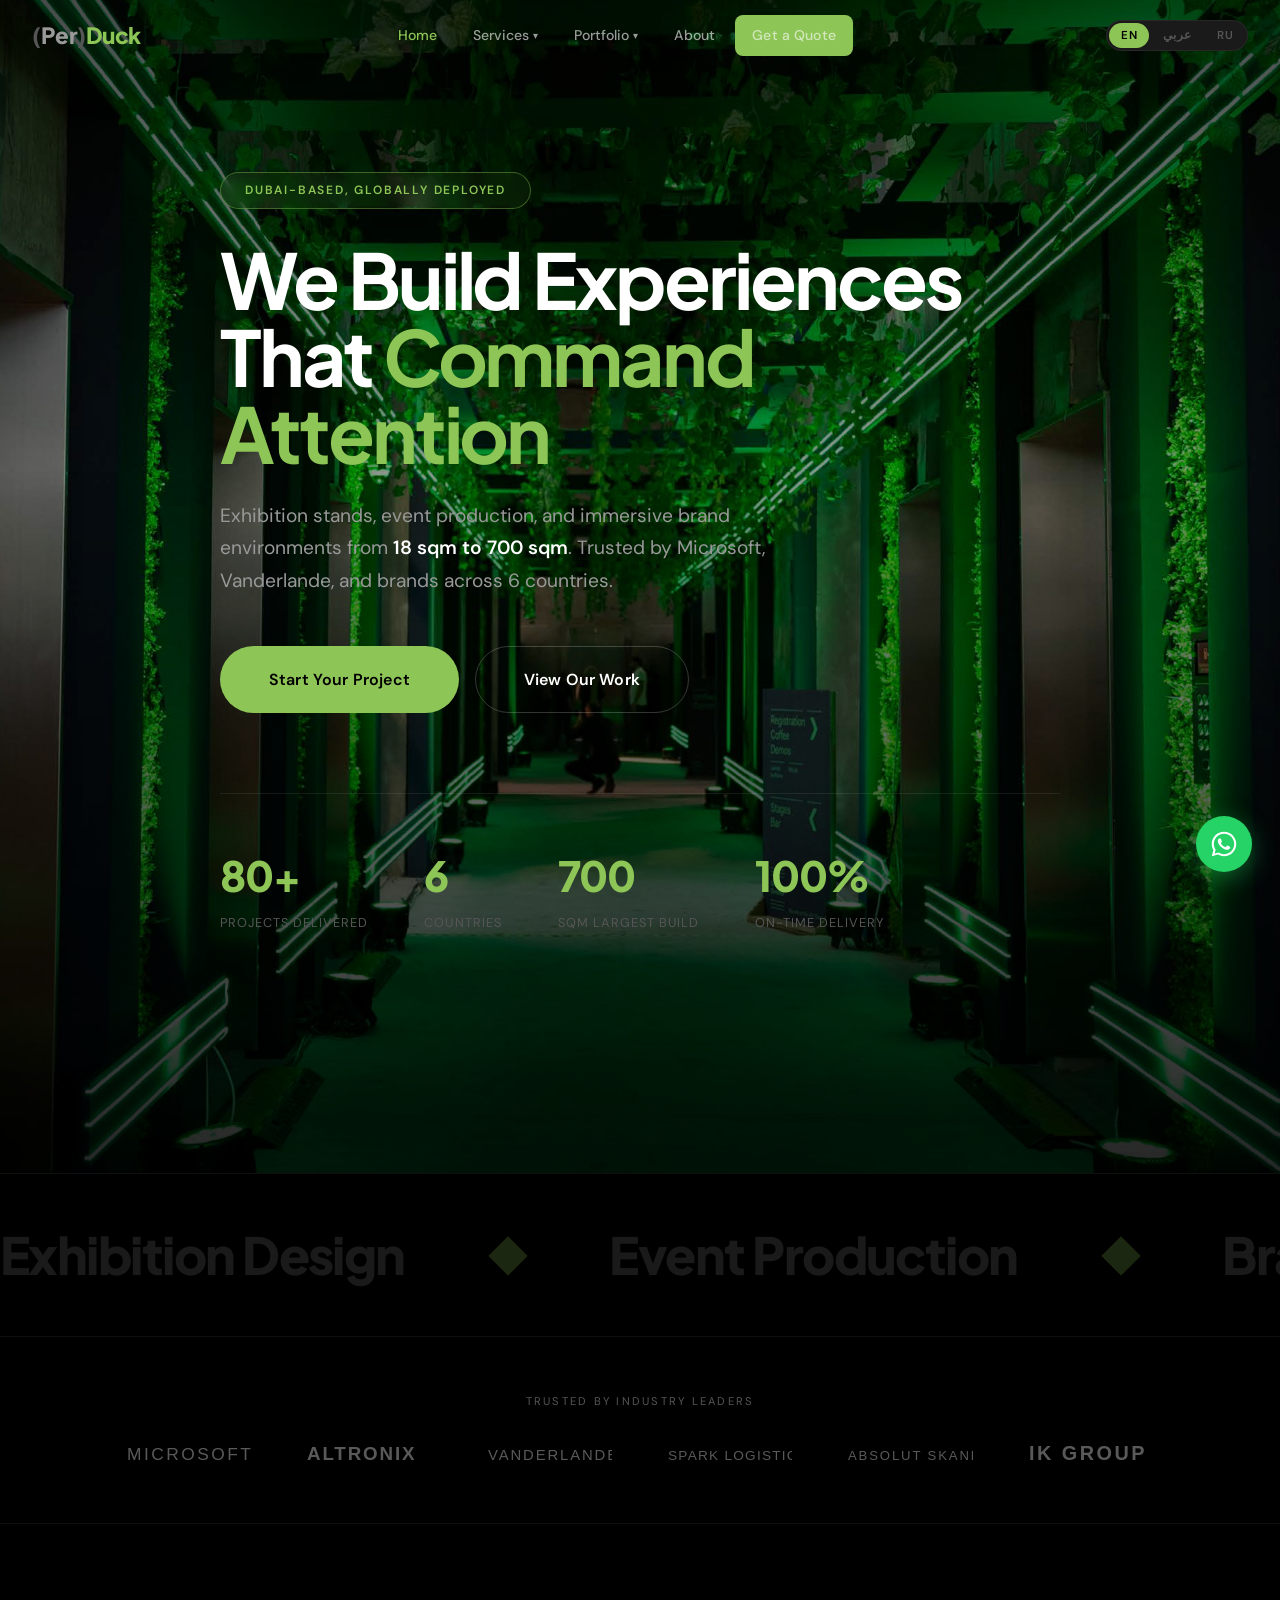
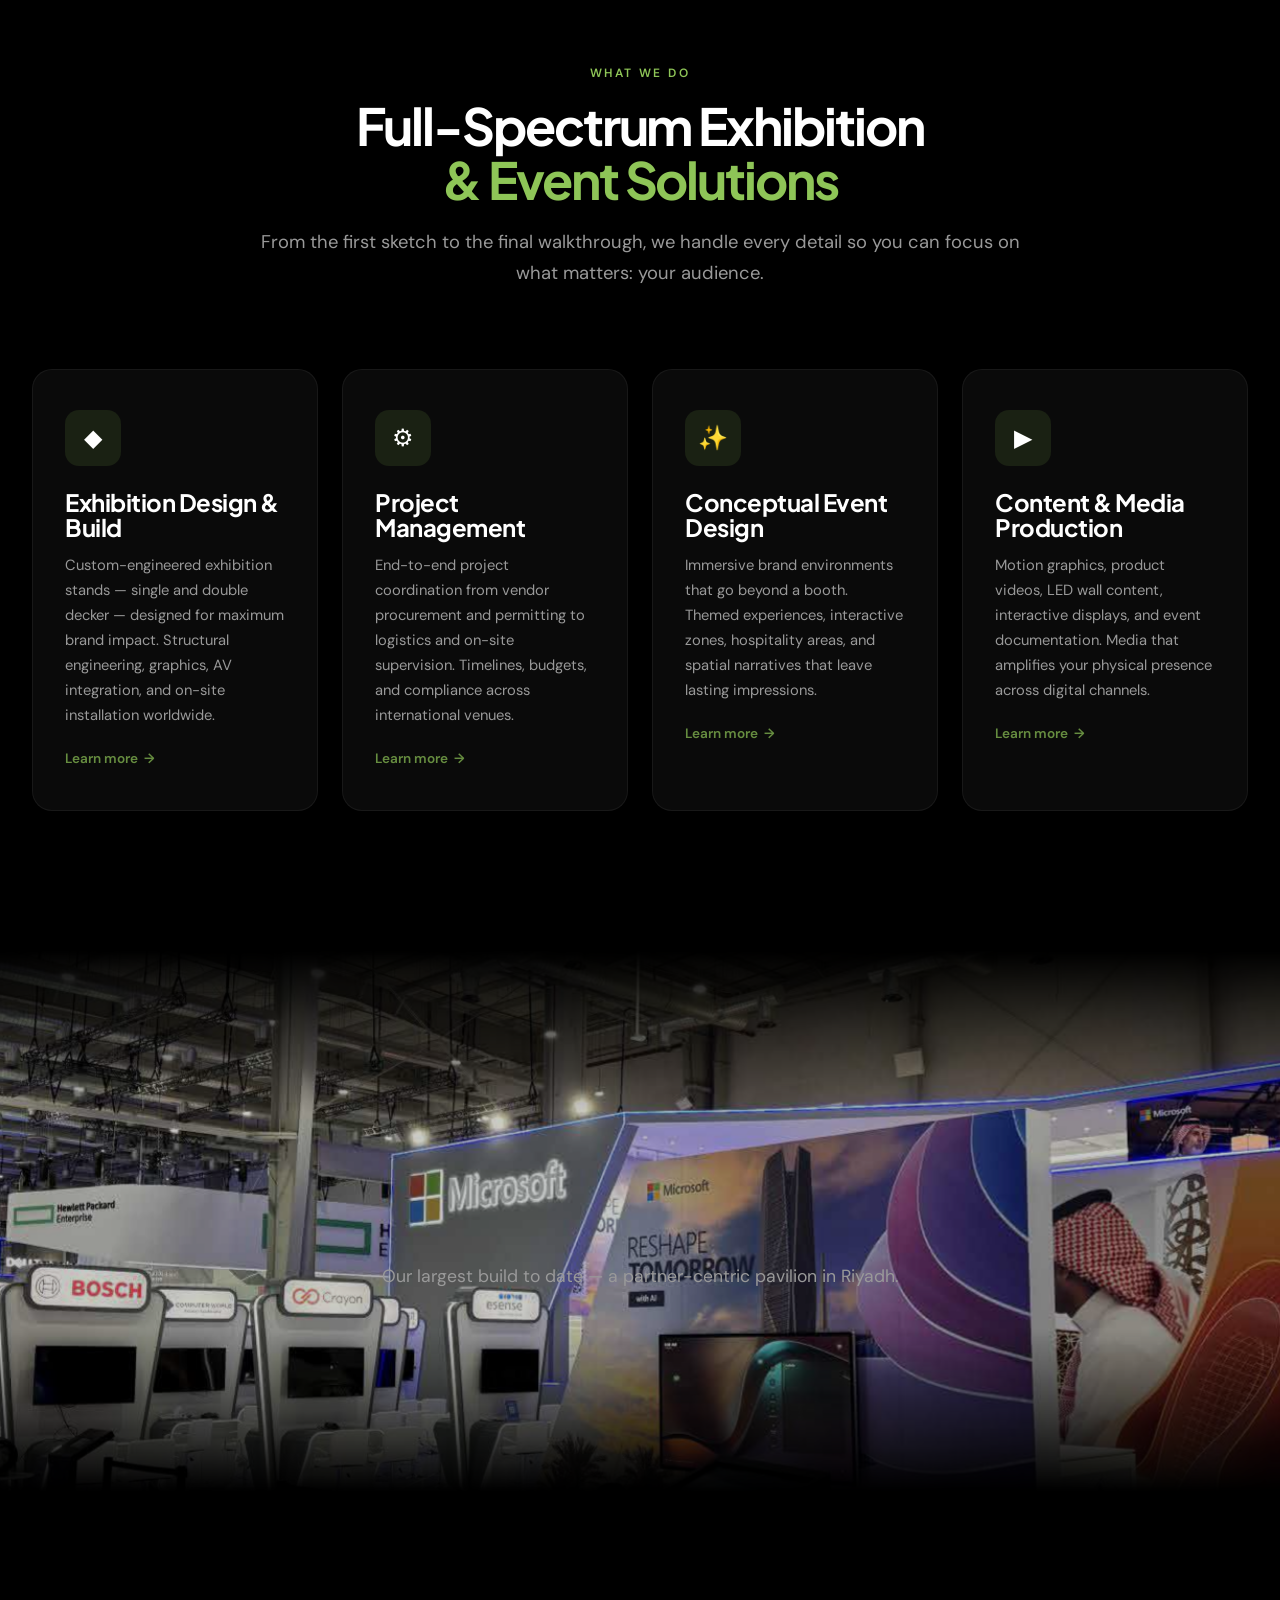
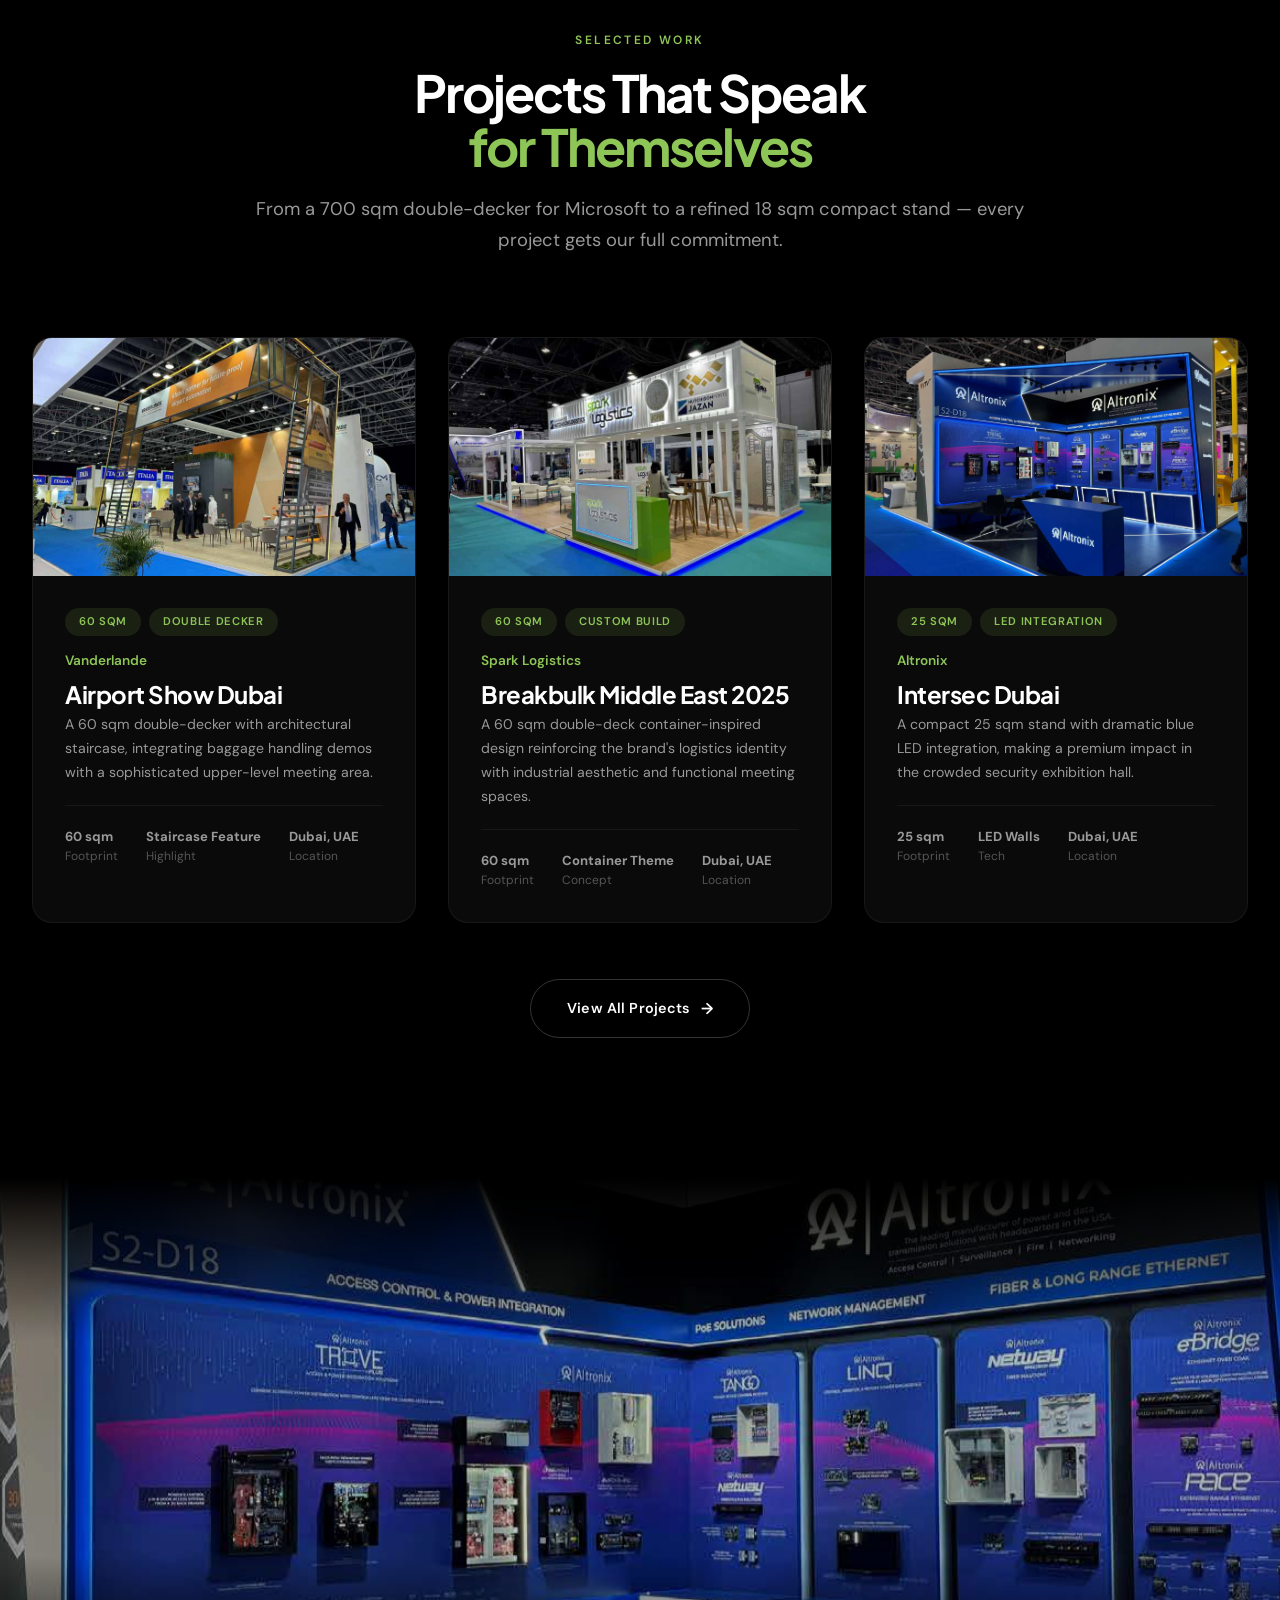
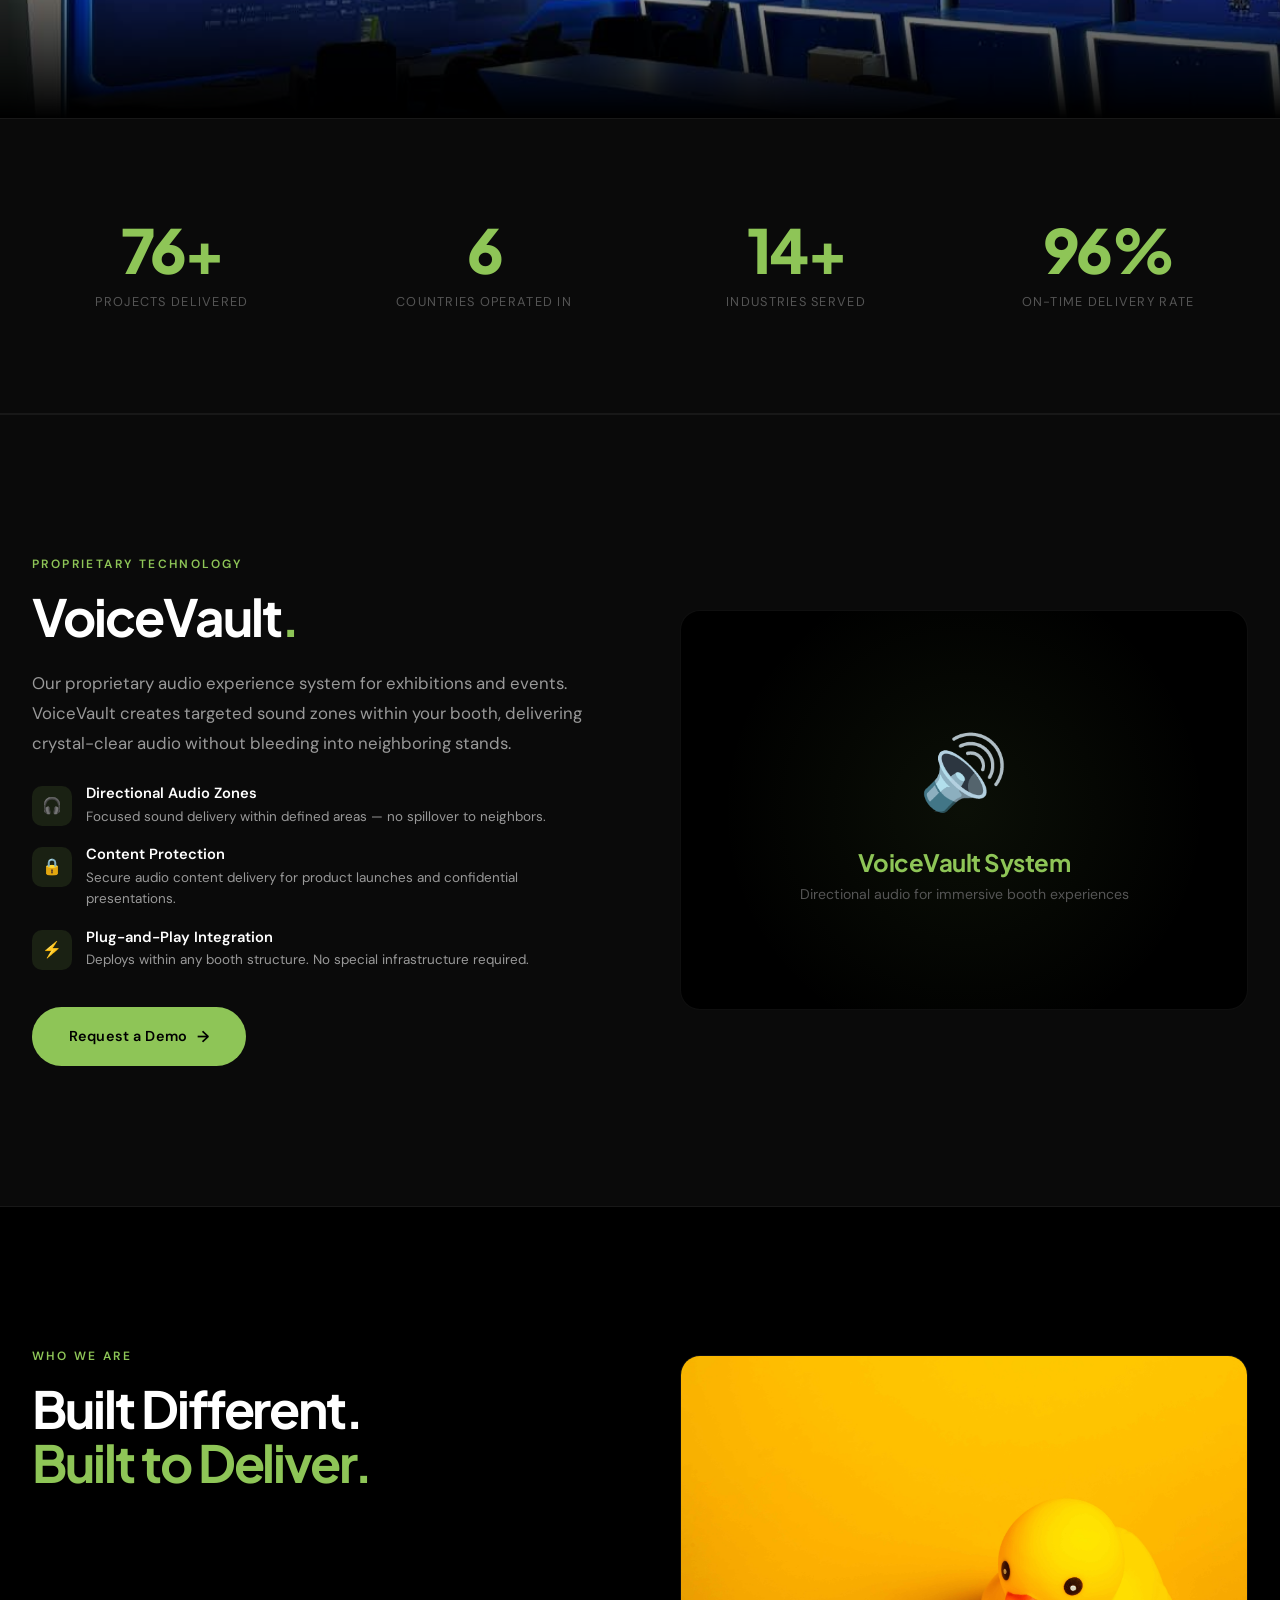
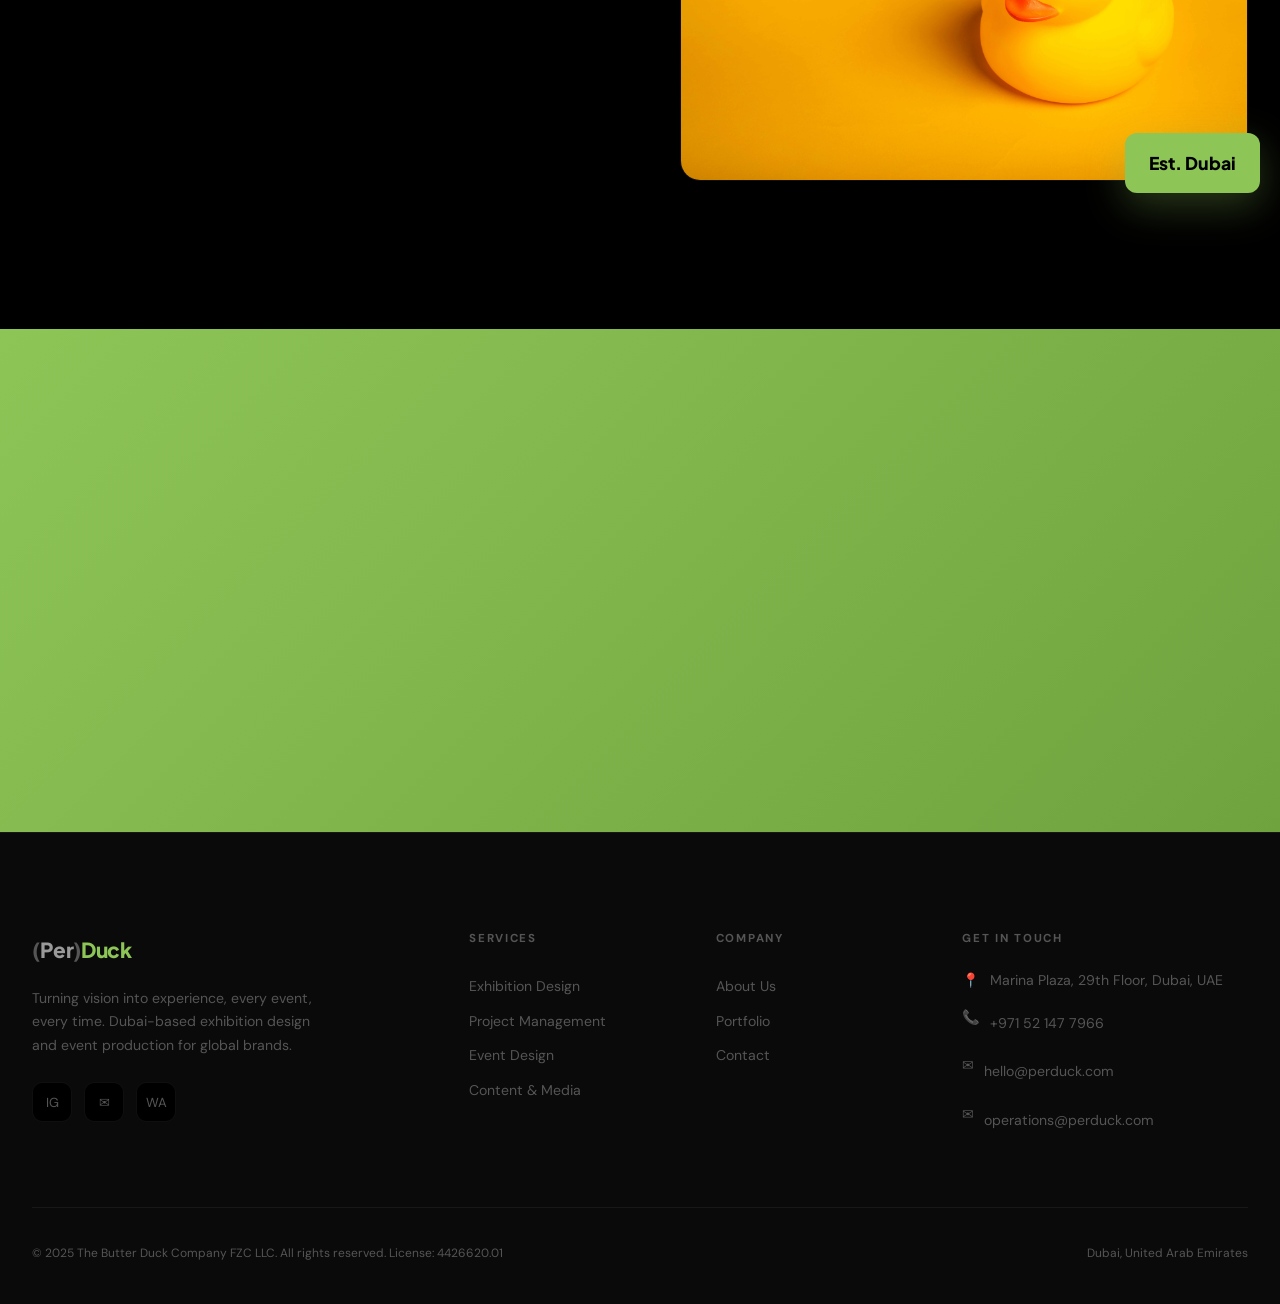
==== commit 33a29664: "Multi-language, analytics, case studies, client logos, favicon Features added: - i18n system: EN/AR/" ====
--- a/index.html
+++ b/index.html
@@ -17,9 +17,13 @@
   <link rel="canonical" href="https://perduck.com/">
   <link rel="preconnect" href="https://fonts.googleapis.com">
   <link rel="preconnect" href="https://fonts.gstatic.com" crossorigin>
-  <link rel="preload" as="style" href="https://fonts.googleapis.com/css2?family=DM+Sans:opsz,wght@9..40,400;9..40,500;9..40,700&family=Plus+Jakarta+Sans:wght@600;700;800&display=swap">
-  <link href="https://fonts.googleapis.com/css2?family=DM+Sans:opsz,wght@9..40,400;9..40,500;9..40,700&family=Plus+Jakarta+Sans:wght@600;700;800&display=swap" rel="stylesheet">
+  <link rel="preload" as="style" href="https://fonts.googleapis.com/css2?family=DM+Sans:opsz,wght@9..40,400;9..40,500;9..40,700&family=Noto+Sans+Arabic:wght@400;600;700&family=Plus+Jakarta+Sans:wght@600;700;800&display=swap">
+  <link href="https://fonts.googleapis.com/css2?family=DM+Sans:opsz,wght@9..40,400;9..40,500;9..40,700&family=Noto+Sans+Arabic:wght@400;600;700&family=Plus+Jakarta+Sans:wght@600;700;800&display=swap" rel="stylesheet">
+  <link rel="icon" type="image/svg+xml" href="assets/favicon.svg">
   <link rel="stylesheet" href="style.css">
+  <link rel="alternate" hreflang="en" href="https://perduck.com/">
+  <link rel="alternate" hreflang="ar" href="https://perduck.com/?lang=ar">
+  <link rel="alternate" hreflang="ru" href="https://perduck.com/?lang=ru">
   <script type="application/ld+json">
   {
     "@context": "https://schema.org",
@@ -88,6 +92,7 @@
       <li><a href="about.html">About</a></li>
       <li><a href="contact.html" class="btn btn-nav btn-primary">Get a Quote</a></li>
     </ul>
+    <div class="lang-switcher" aria-label="Language"></div>
     <button class="burger" id="burger" aria-label="Open menu" aria-expanded="false">
       <span></span><span></span><span></span>
     </button>
@@ -132,29 +137,29 @@
     </div>
     <div class="hero-overlay"></div>
     <div class="container hero-content">
-      <div class="hero-badge reveal">Dubai-Based, Globally Deployed</div>
-      <h1 class="reveal">We Build Experiences<br>That <span class="accent">Command Attention</span></h1>
-      <p class="hero-sub reveal">Exhibition stands, event production, and immersive brand environments from <strong>18 sqm to 700 sqm</strong>. Trusted by Microsoft, Vanderlande, and brands across 6 countries.</p>
+      <div class="hero-badge reveal" data-i18n="hero.badge">Dubai-Based, Globally Deployed</div>
+      <h1 class="reveal" data-i18n="hero.title">We Build Experiences<br>That <span class="accent">Command Attention</span></h1>
+      <p class="hero-sub reveal" data-i18n="hero.sub">Exhibition stands, event production, and immersive brand environments from <strong>18 sqm to 700 sqm</strong>. Trusted by Microsoft, Vanderlande, and brands across 6 countries.</p>
       <div class="hero-cta reveal">
-        <a href="contact.html" class="btn btn-primary btn-lg">Start Your Project <span class="arrow">&#8594;</span></a>
-        <a href="portfolio.html" class="btn btn-outline btn-lg">View Our Work</a>
+        <a href="contact.html" class="btn btn-primary btn-lg" data-i18n="hero.cta.start">Start Your Project <span class="arrow">&#8594;</span></a>
+        <a href="portfolio.html" class="btn btn-outline btn-lg" data-i18n="hero.cta.work">View Our Work</a>
       </div>
       <div class="hero-stats reveal">
         <div class="hero-stat">
           <div class="num" data-count="80" data-suffix="+">0</div>
-          <div class="label">Projects Delivered</div>
+          <div class="label" data-i18n="hero.stat.projects">Projects Delivered</div>
         </div>
         <div class="hero-stat">
           <div class="num" data-count="6">0</div>
-          <div class="label">Countries</div>
+          <div class="label" data-i18n="hero.stat.countries">Countries</div>
         </div>
         <div class="hero-stat">
           <div class="num" data-count="700">0</div>
-          <div class="label">sqm Largest Build</div>
+          <div class="label" data-i18n="hero.stat.sqm">sqm Largest Build</div>
         </div>
         <div class="hero-stat">
           <div class="num" data-count="100" data-suffix="%">0</div>
-          <div class="label">On-Time Delivery</div>
+          <div class="label" data-i18n="hero.stat.ontime">On-Time Delivery</div>
         </div>
       </div>
     </div>
@@ -194,14 +199,14 @@
   <!-- TRUST BAR -->
   <section class="trust-bar" aria-label="Trusted by">
     <div class="container">
-      <p class="trust-label">Trusted by industry leaders</p>
+      <p class="trust-label" data-i18n="trust.label">Trusted by industry leaders</p>
       <div class="trust-logos">
-        <span class="trust-item">Microsoft</span>
-        <span class="trust-item">Altronix</span>
-        <span class="trust-item">Vanderlande</span>
-        <span class="trust-item">Spark Logistics</span>
-        <span class="trust-item">Absolut Skandic</span>
-        <span class="trust-item">IK Group</span>
+        <img src="assets/logos/microsoft.svg" alt="Microsoft" class="trust-logo" width="140" height="40" loading="lazy">
+        <img src="assets/logos/altronix.svg" alt="Altronix" class="trust-logo" width="120" height="40" loading="lazy">
+        <img src="assets/logos/vanderlande.svg" alt="Vanderlande" class="trust-logo" width="150" height="40" loading="lazy">
+        <img src="assets/logos/spark.svg" alt="Spark Logistics" class="trust-logo" width="160" height="40" loading="lazy">
+        <img src="assets/logos/absolut-skandic.svg" alt="Absolut Skandic" class="trust-logo" width="160" height="40" loading="lazy">
+        <img src="assets/logos/ik-group.svg" alt="IK Group" class="trust-logo" width="100" height="40" loading="lazy">
       </div>
     </div>
   </section>
@@ -210,9 +215,9 @@
   <section id="services">
     <div class="container">
       <div class="section-header">
-        <span class="section-label reveal">What We Do</span>
-        <h2 class="reveal">Full-Spectrum Exhibition<br><span class="accent">& Event Solutions</span></h2>
-        <p class="reveal">From the first sketch to the final walkthrough, we handle every detail so you can focus on what matters: your audience.</p>
+        <span class="section-label reveal" data-i18n="services.label">What We Do</span>
+        <h2 class="reveal" data-i18n="services.title">Full-Spectrum Exhibition<br><span class="accent">& Event Solutions</span></h2>
+        <p class="reveal" data-i18n="services.desc">From the first sketch to the final walkthrough, we handle every detail so you can focus on what matters: your audience.</p>
       </div>
       <div class="services-grid stagger">
         <div class="service-card reveal">
@@ -251,8 +256,8 @@
     <div class="cine-divider-overlay"></div>
     <div class="cine-divider-content">
       <div class="container">
-        <h2 class="reveal-clip">700 sqm. Double Decker.<br>Microsoft at LEAP.</h2>
-        <p class="reveal">Our largest build to date — a partner-centric pavilion in Riyadh.</p>
+        <h2 class="reveal-clip" data-i18n="cine.microsoft">700 sqm. Double Decker.<br>Microsoft at LEAP.</h2>
+        <p class="reveal" data-i18n="cine.microsoft.sub">Our largest build to date — a partner-centric pavilion in Riyadh.</p>
       </div>
     </div>
   </div>
@@ -261,9 +266,9 @@
   <section id="portfolio">
     <div class="container">
       <div class="section-header">
-        <span class="section-label reveal">Selected Work</span>
-        <h2 class="reveal">Projects That Speak<br><span class="accent">for Themselves</span></h2>
-        <p class="reveal">From a 700 sqm double-decker for Microsoft to a refined 18 sqm compact stand — every project gets our full commitment.</p>
+        <span class="section-label reveal" data-i18n="portfolio.label">Selected Work</span>
+        <h2 class="reveal" data-i18n="portfolio.title">Projects That Speak<br><span class="accent">for Themselves</span></h2>
+        <p class="reveal" data-i18n="portfolio.desc">From a 700 sqm double-decker for Microsoft to a refined 18 sqm compact stand — every project gets our full commitment.</p>
       </div>
       <div class="portfolio-grid stagger">
         <div class="project-card reveal">
@@ -323,7 +328,7 @@
     <div class="cine-divider-overlay"></div>
     <div class="cine-divider-content">
       <div class="container">
-        <h2 class="reveal-clip">Every Square Meter<br>Engineered for Impact.</h2>
+        <h2 class="reveal-clip" data-i18n="cine.impact">Every Square Meter<br>Engineered for Impact.</h2>
       </div>
     </div>
   </div>
@@ -421,8 +426,8 @@
   <!-- CTA -->
   <section class="cta-section">
     <div class="container">
-      <h2 class="reveal">Ready to Build Something<br>Remarkable?</h2>
-      <p class="reveal">Tell us about your next exhibition or event. We respond within 24 hours.</p>
+      <h2 class="reveal" data-i18n="cta.title">Ready to Build Something<br>Remarkable?</h2>
+      <p class="reveal" data-i18n="cta.desc">Tell us about your next exhibition or event. We respond within 24 hours.</p>
       <div class="reveal" style="display:flex;gap:16px;justify-content:center;flex-wrap:wrap;">
         <a href="contact.html" class="btn btn-lg">Start Your Project <span class="arrow">&#8594;</span></a>
         <a href="portfolio.html" class="btn btn-lg" style="background:transparent;border:1px solid rgba(0,0,0,.2);">See Our Work</a>
@@ -481,5 +486,7 @@
 </a>
 
 <script src="script.js"></script>
+<script src="i18n.js"></script>
+<script src="analytics.js"></script>
 </body>
 </html>
--- a/style.css
+++ b/style.css
@@ -179,6 +179,8 @@
 .trust-logos { display: flex; align-items: center; justify-content: center; gap: 56px; flex-wrap: wrap; }
 .trust-item { font-family: var(--font-heading); font-size: 1.1rem; font-weight: 700; color: var(--text-dim); letter-spacing: .02em; opacity: .4; transition: opacity var(--transition-slow); white-space: nowrap; }
 .trust-item:hover { opacity: .7; }
+.trust-logo { height: 28px; width: auto; opacity: .35; transition: opacity var(--transition-slow); filter: brightness(0) invert(1); }
+.trust-logo:hover { opacity: .65; }
 
 /* ============================================================
    SERVICES
@@ -467,3 +469,46 @@
   .scroll-text-inner { animation: none; }
   html { scroll-behavior: auto; }
 }
+
+/* ============================================================
+   LANGUAGE SWITCHER
+   ============================================================ */
+.lang-switcher { display: flex; gap: 2px; margin-left: 12px; background: var(--bg-elevated); border-radius: 100px; padding: 2px; border: 1px solid var(--border); }
+.lang-btn { padding: 5px 12px; font-size: .72rem; font-weight: 600; color: var(--text-dim); border: none; background: none; border-radius: 100px; cursor: pointer; transition: all var(--transition); font-family: var(--font-body); letter-spacing: .03em; }
+.lang-btn:hover { color: var(--text-muted); }
+.lang-btn.active { background: var(--accent); color: var(--bg-dark); }
+
+@media (max-width: 960px) {
+  .lang-switcher { margin-left: 0; margin-right: 12px; }
+}
+
+/* Mobile language switcher */
+.mobile-lang { display: flex; gap: 2px; margin-top: 20px; padding-top: 20px; border-top: 1px solid var(--border); background: var(--bg-elevated); border-radius: 100px; padding: 3px; width: fit-content; }
+.mobile-lang .lang-btn { padding: 8px 16px; font-size: .8rem; }
+
+/* ============================================================
+   RTL SUPPORT
+   ============================================================ */
+[dir="rtl"] { font-family: 'Noto Sans Arabic', 'DM Sans', sans-serif; }
+[dir="rtl"] h1, [dir="rtl"] h2, [dir="rtl"] h3, [dir="rtl"] h4 { font-family: 'Noto Sans Arabic', 'Plus Jakarta Sans', sans-serif; letter-spacing: 0; }
+[dir="rtl"] .hero-content { text-align: right; }
+[dir="rtl"] .section-header { text-align: center; }
+[dir="rtl"] .service-detail.reverse { direction: ltr; }
+[dir="rtl"] .service-detail.reverse > * { direction: rtl; }
+[dir="rtl"] .sd-text li { padding: 6px 28px 6px 0; }
+[dir="rtl"] .sd-text li::before { left: auto; right: 0; }
+[dir="rtl"] .btn .arrow { transform: scaleX(-1); }
+[dir="rtl"] .btn:hover .arrow { transform: scaleX(-1) translateX(-5px); }
+[dir="rtl"] .footer-grid { direction: rtl; }
+[dir="rtl"] .bc-inner { direction: rtl; }
+[dir="rtl"] .contact-item { direction: rtl; }
+[dir="rtl"] .project-specs { direction: rtl; }
+[dir="rtl"] .hero-stats { direction: rtl; }
+[dir="rtl"] .nav-links { direction: rtl; }
+[dir="rtl"] .mega-menu { direction: rtl; }
+[dir="rtl"] .mobile-menu nav { direction: rtl; text-align: right; }
+[dir="rtl"] .vv-content .section-label,
+[dir="rtl"] .about-text .section-label,
+[dir="rtl"] .sd-text .section-label { text-align: right; }
+[dir="rtl"] .anchor-nav-inner { direction: rtl; }
+[dir="rtl"] .scroll-text-inner { animation-direction: reverse; }
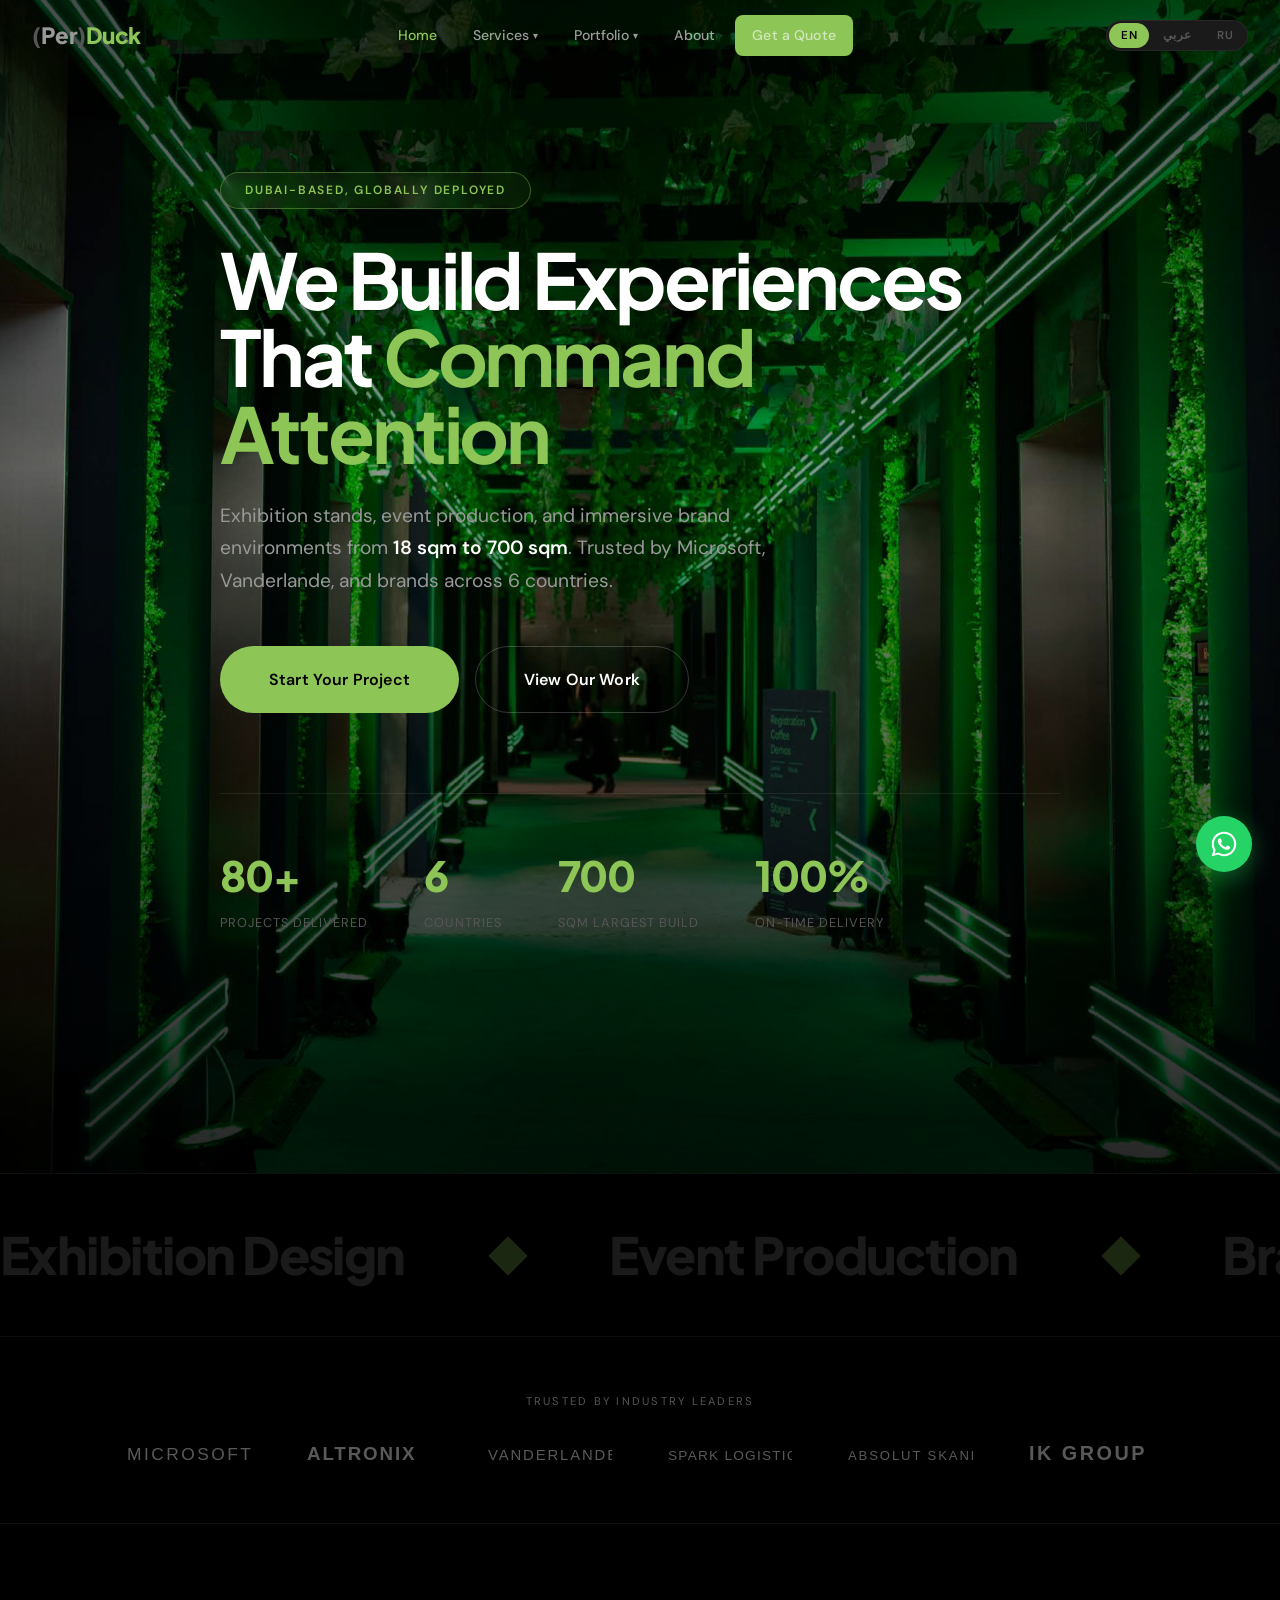
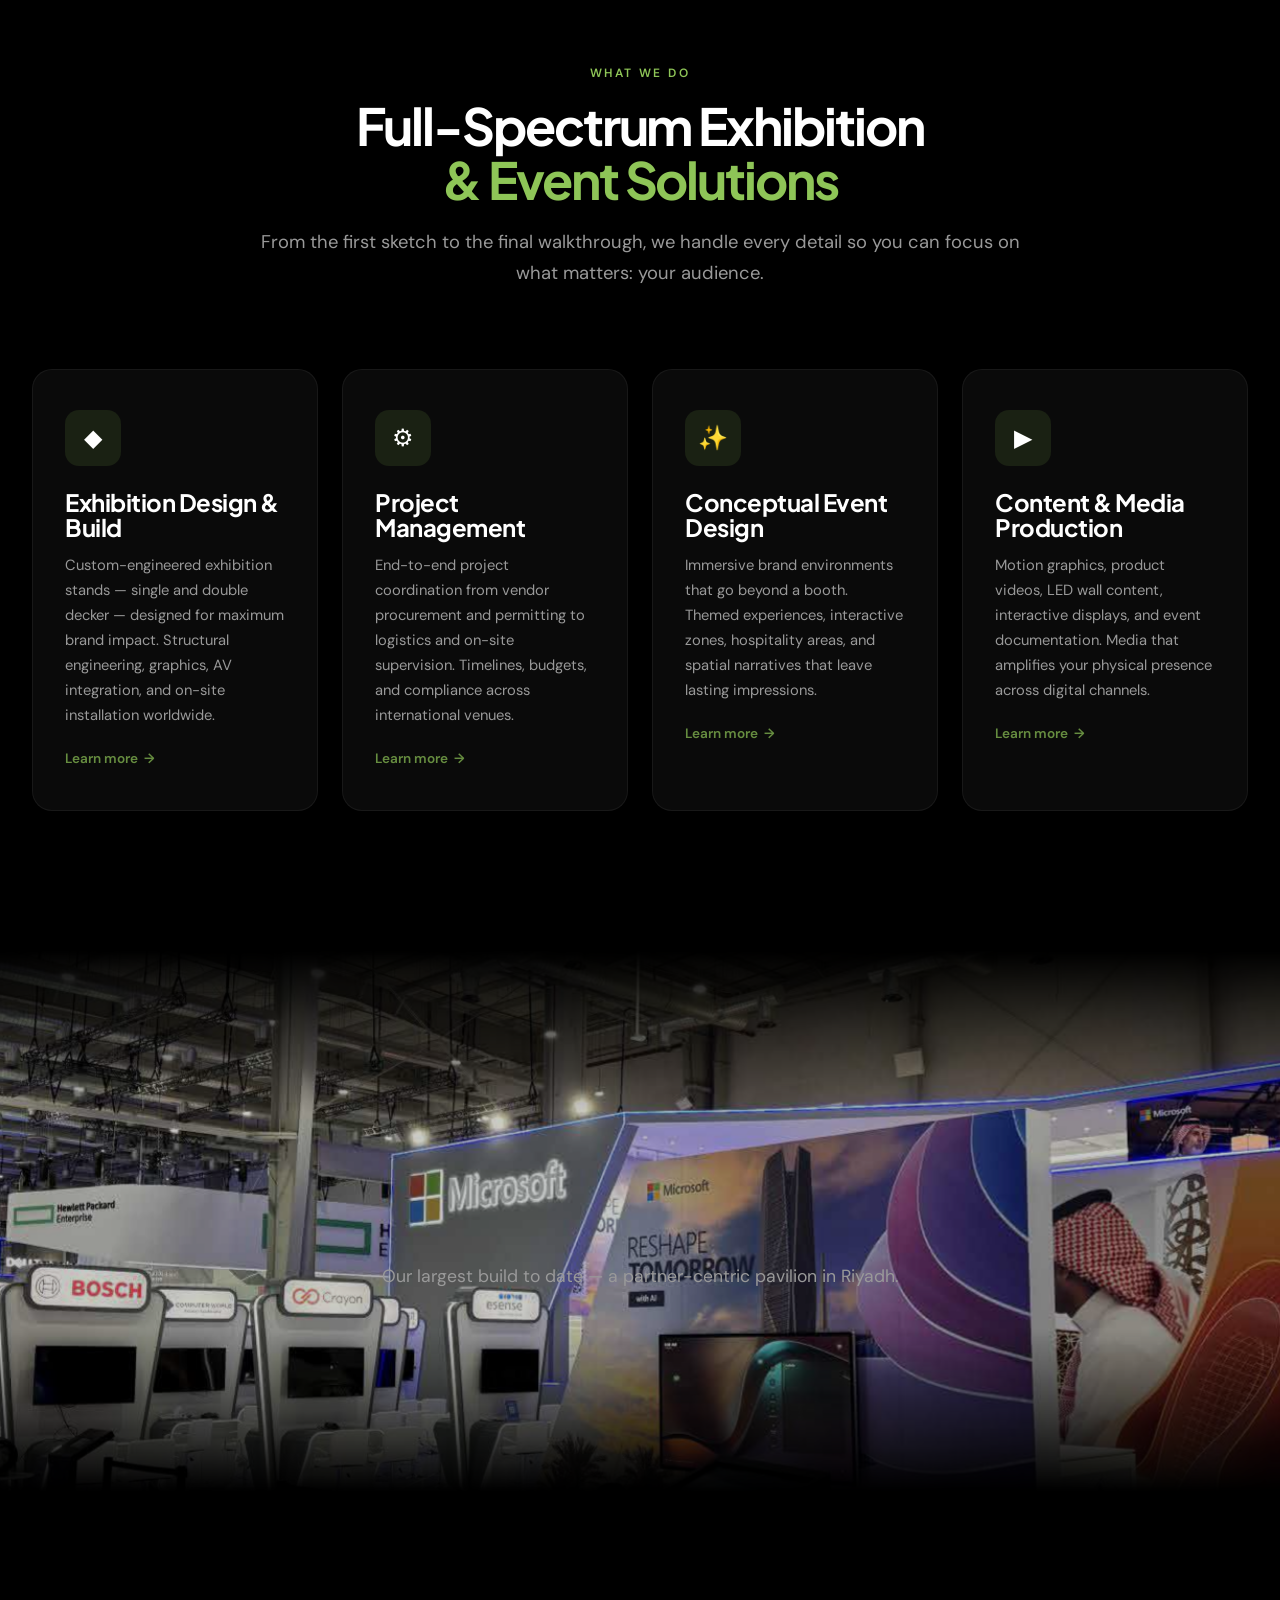
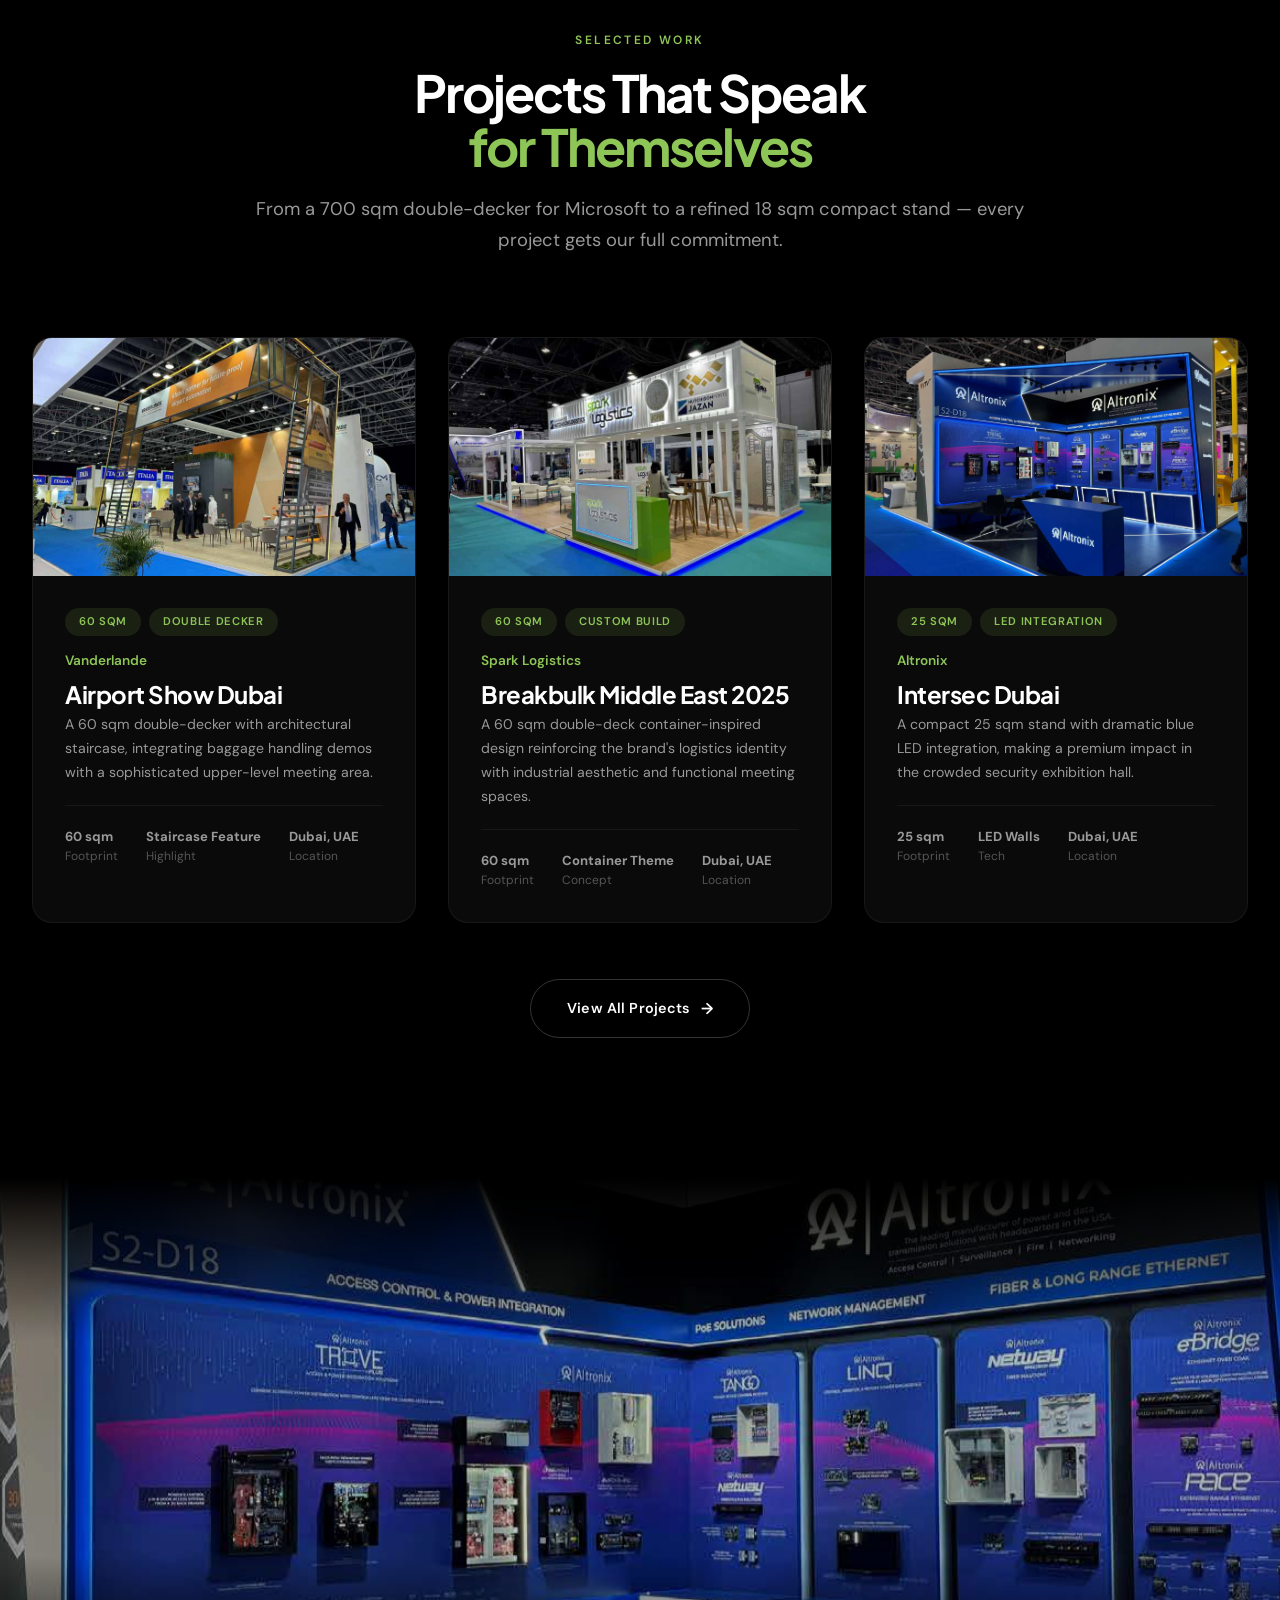
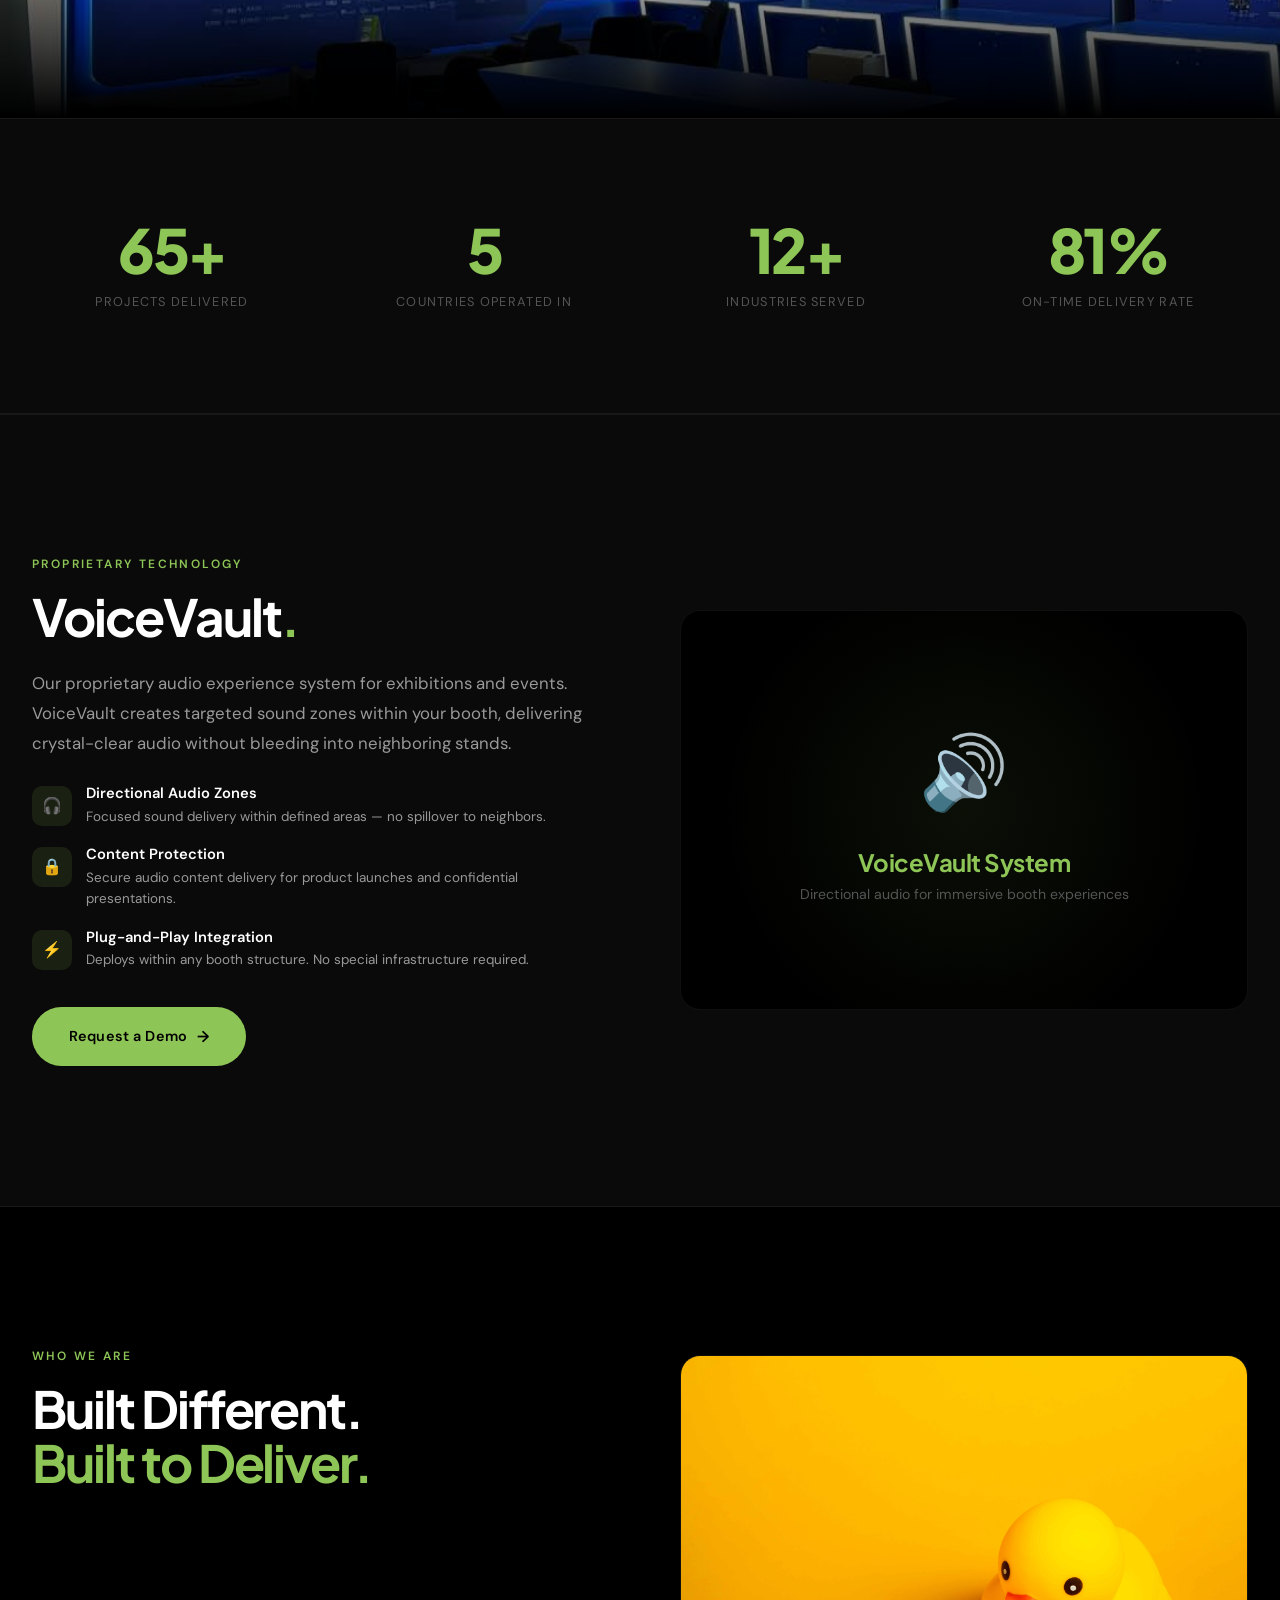
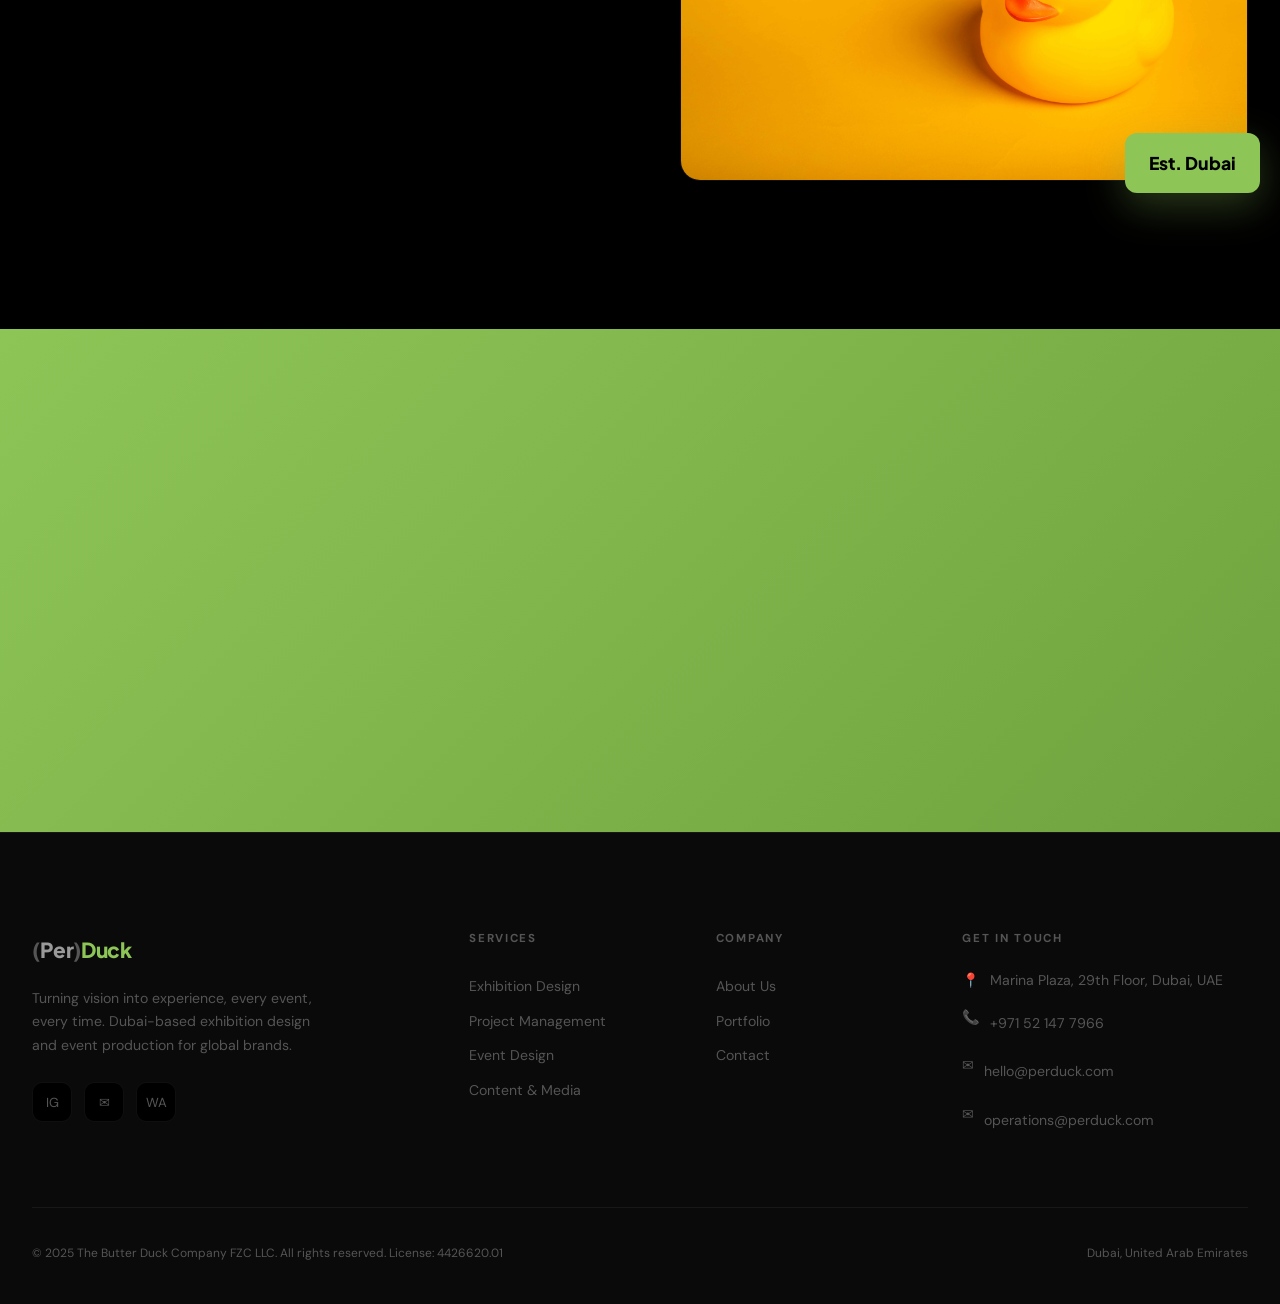
==== commit 21331c9b: "Add autoplay video hero background (LED stage, dark cinematic mood) - 10-second loop of LED stage wi" ====
--- a/index.html
+++ b/index.html
@@ -133,7 +133,9 @@
   <!-- HERO — Parallax -->
   <section class="hero">
     <div class="hero-bg">
-      <img src="assets/photos/hero-green-corridor.jpg" alt="Immersive green exhibition corridor designed by PerDuck Events" class="hero-bg-img" loading="eager">
+      <video autoplay muted loop playsinline preload="auto" class="hero-bg-img" poster="assets/photos/hero-green-corridor.jpg">
+        <source src="assets/hero-video-web.mp4" type="video/mp4">
+      </video>
     </div>
     <div class="hero-overlay"></div>
     <div class="container hero-content">
--- a/style.css
+++ b/style.css
@@ -144,6 +144,7 @@
 .hero { position: relative; min-height: 100vh; display: flex; align-items: center; padding-top: var(--nav-h); overflow: hidden; }
 .hero-bg { position: absolute; inset: -20%; will-change: transform; }
 .hero-bg-img { width: 100%; height: 100%; object-fit: cover; }
+video.hero-bg-img { position: absolute; inset: 0; min-width: 100%; min-height: 100%; }
 .hero-overlay { position: absolute; inset: 0; background: linear-gradient(180deg, rgba(0,0,0,.7) 0%, rgba(0,0,0,.4) 40%, rgba(0,0,0,.85) 100%); }
 .hero-content { position: relative; z-index: 2; max-width: 840px; padding: 100px 0; }
 .hero-badge { display: inline-block; padding: 8px 24px; border: 1px solid rgba(142,197,87,.4); border-radius: 100px; font-size: .75rem; font-weight: 600; color: var(--accent); text-transform: uppercase; letter-spacing: .15em; margin-bottom: 32px; backdrop-filter: blur(8px); background: rgba(142,197,87,.05); }
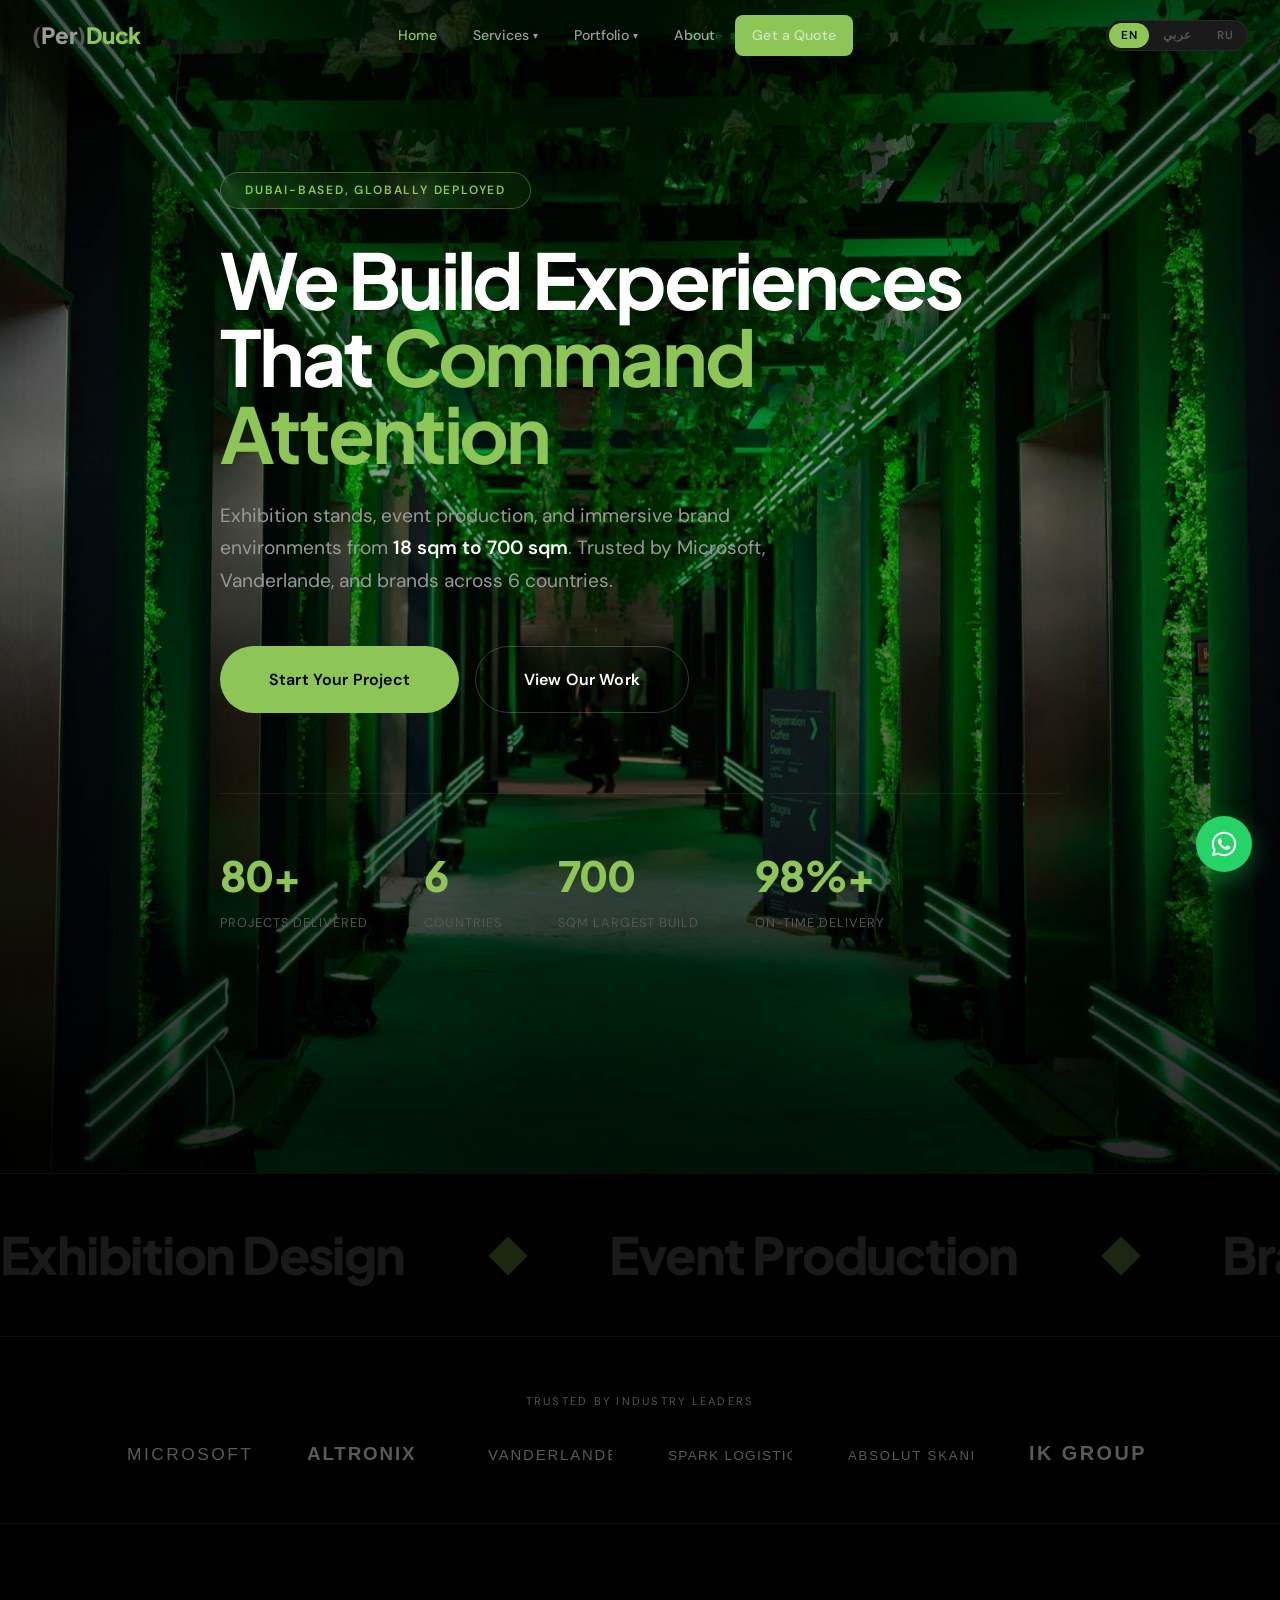
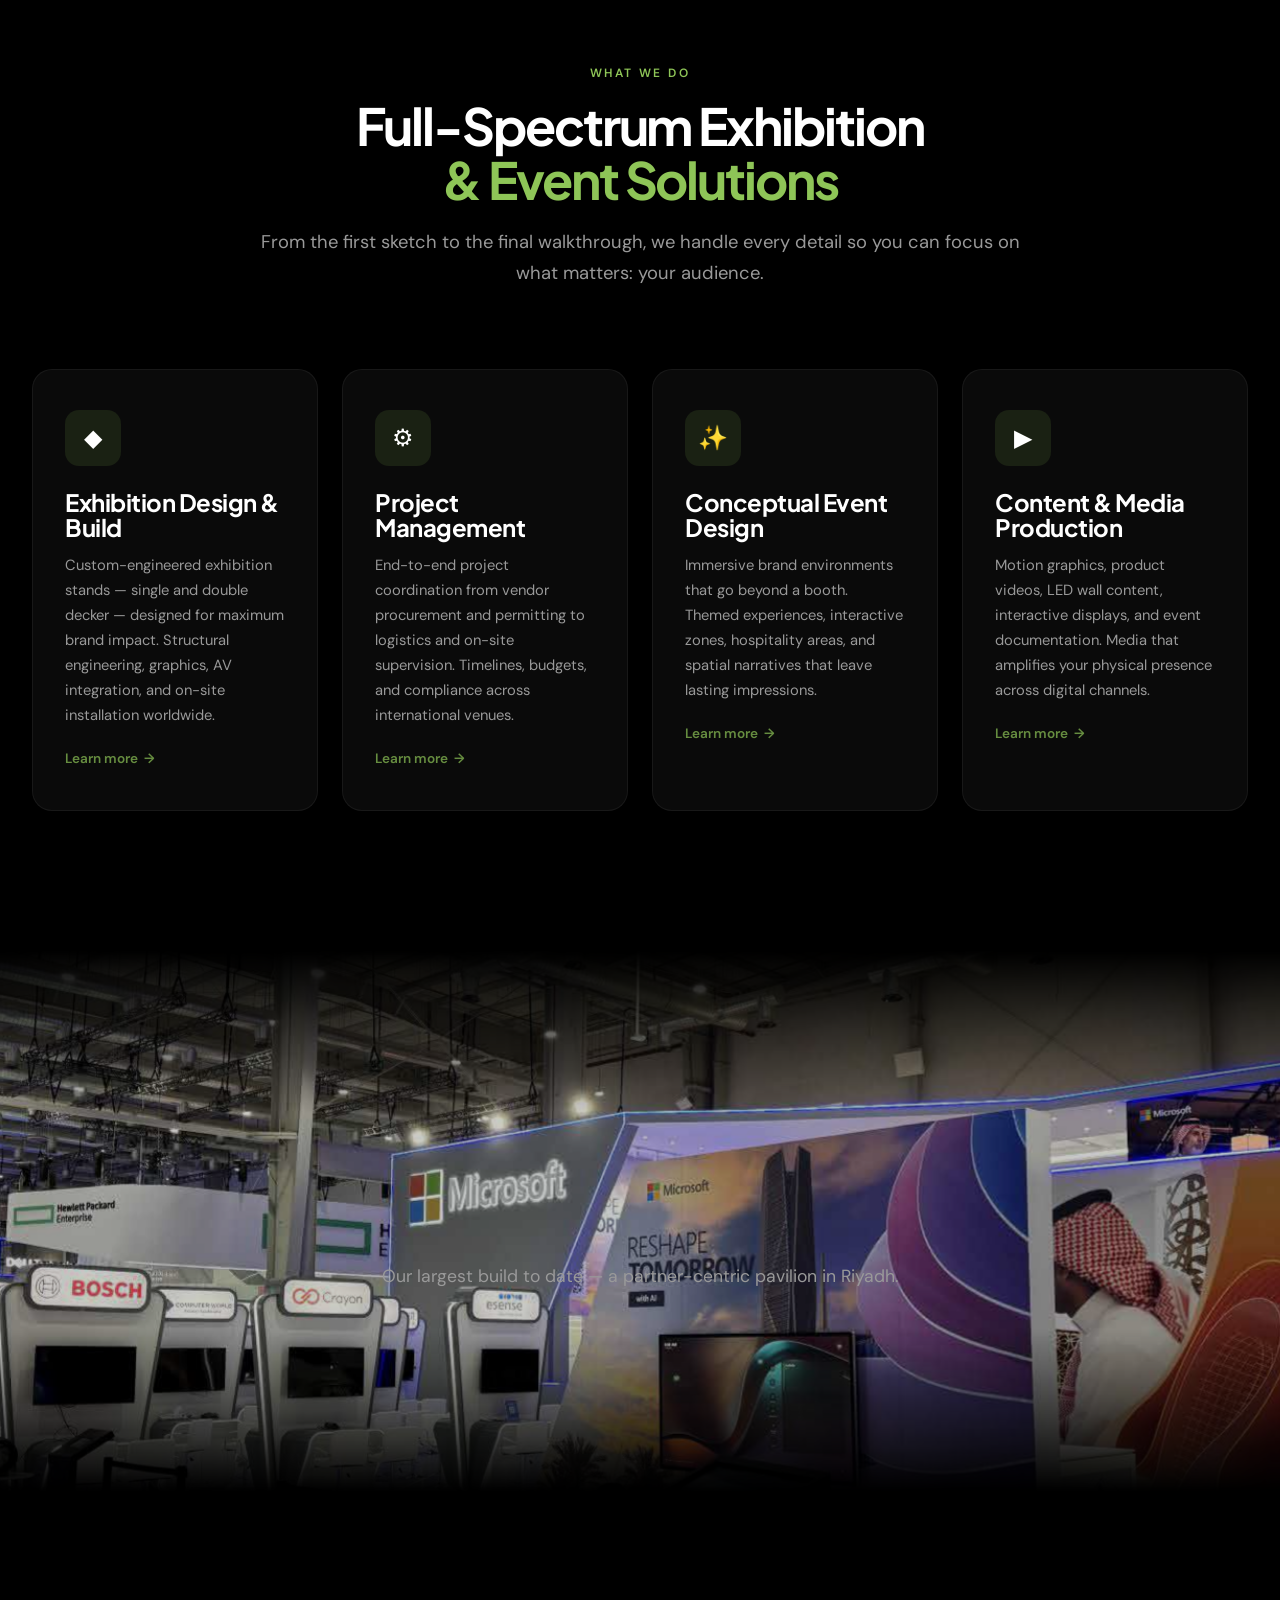
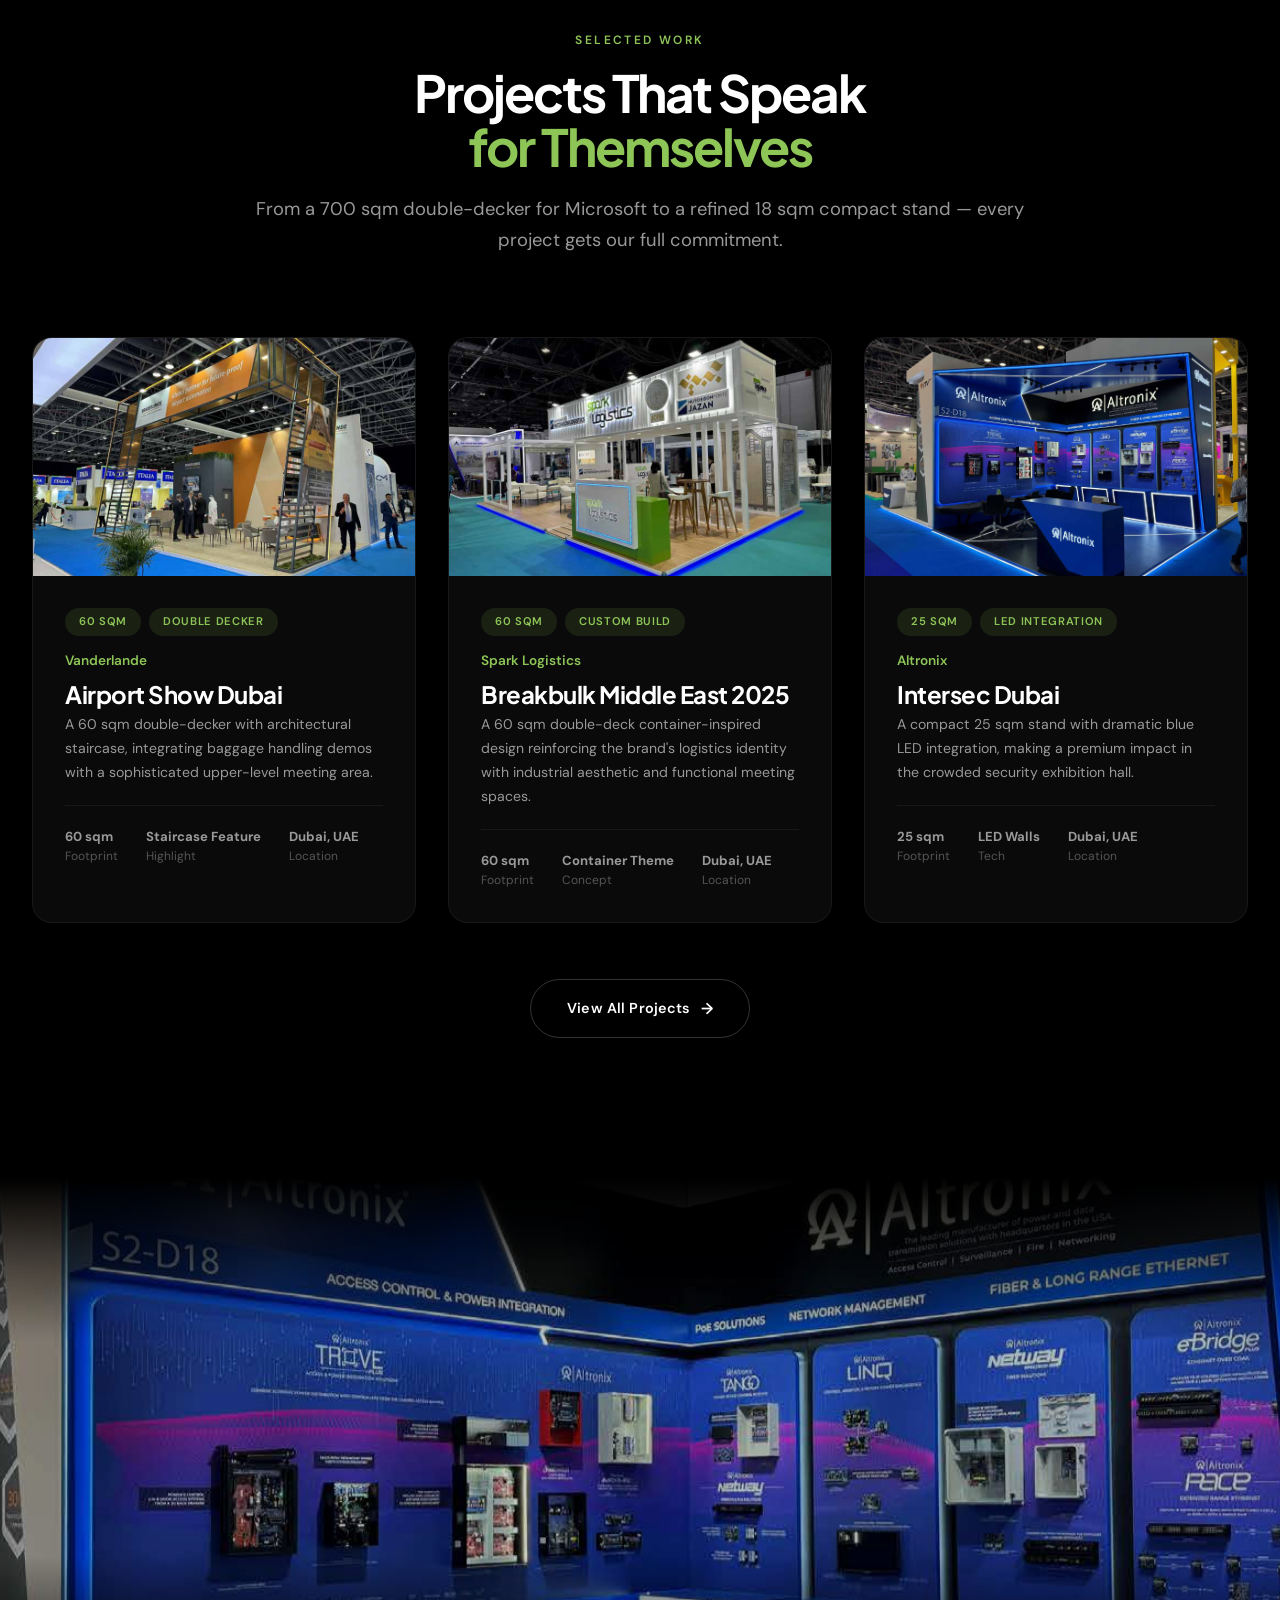
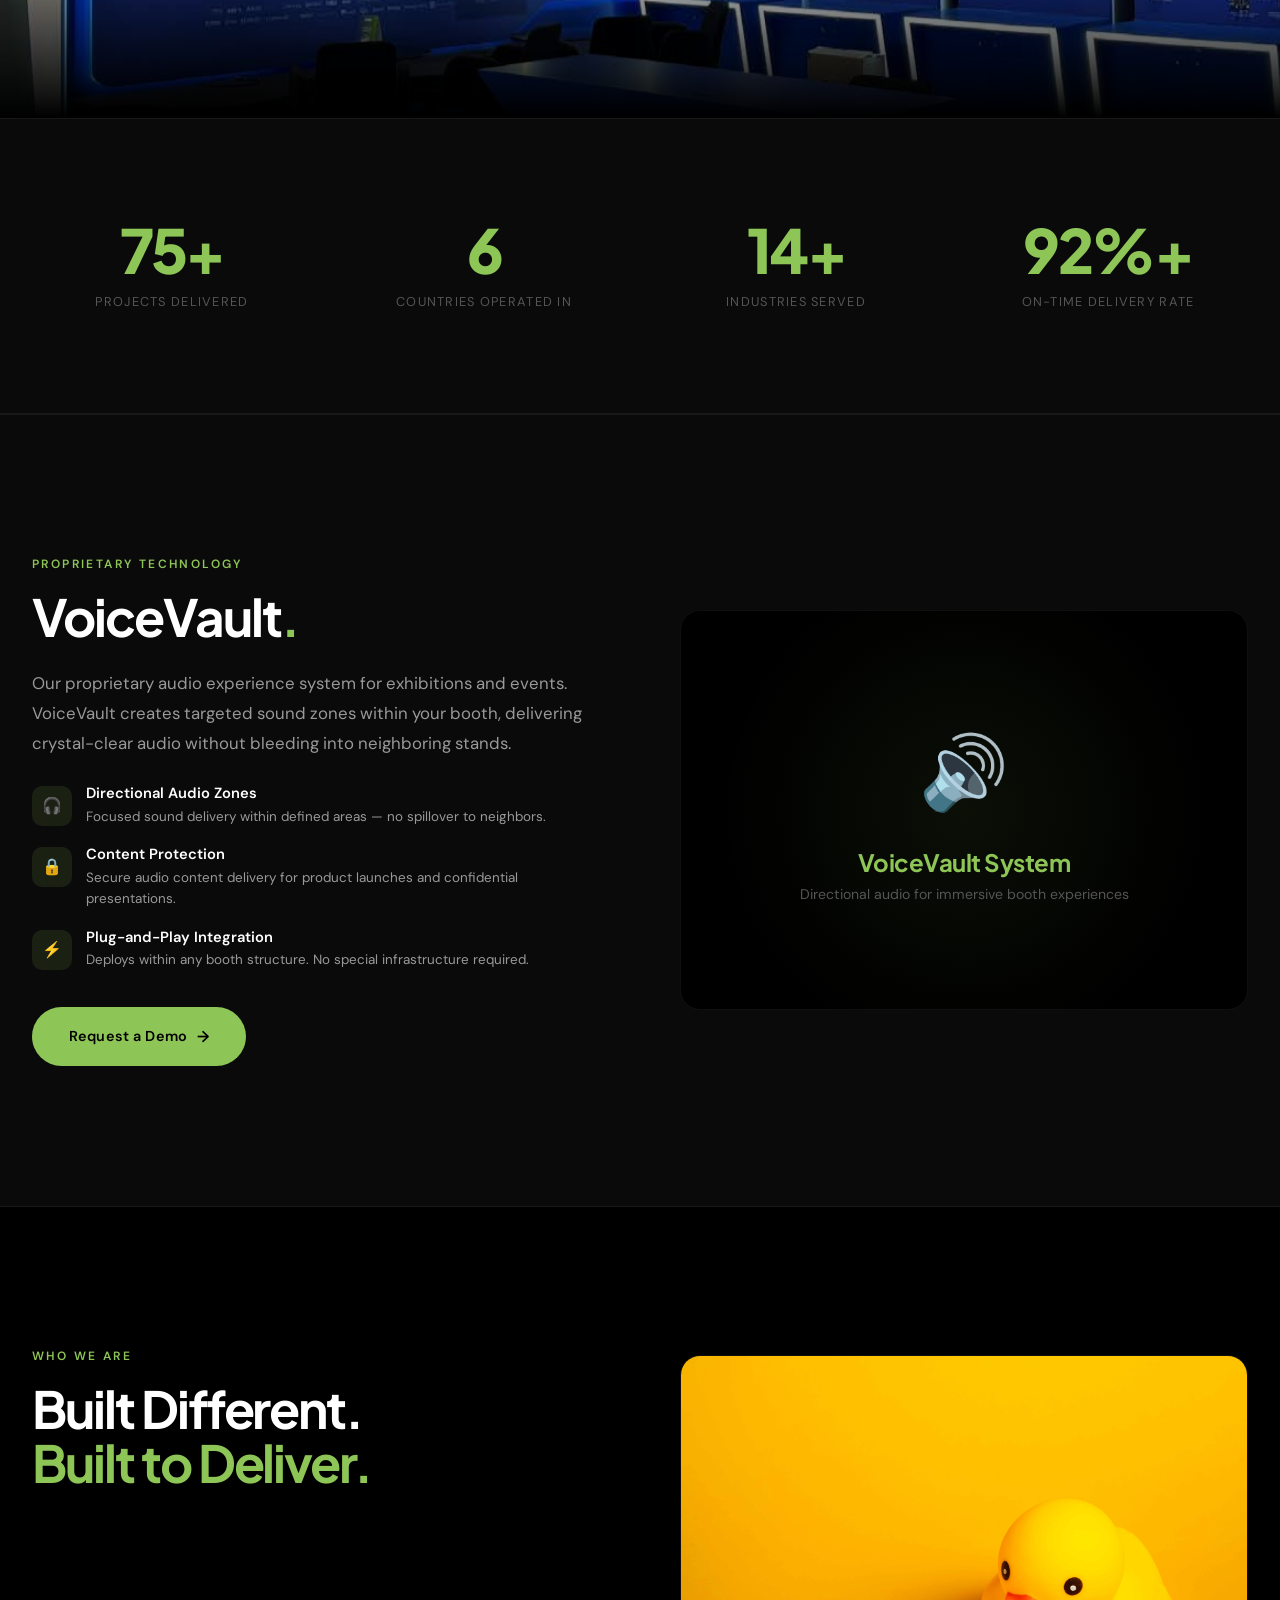
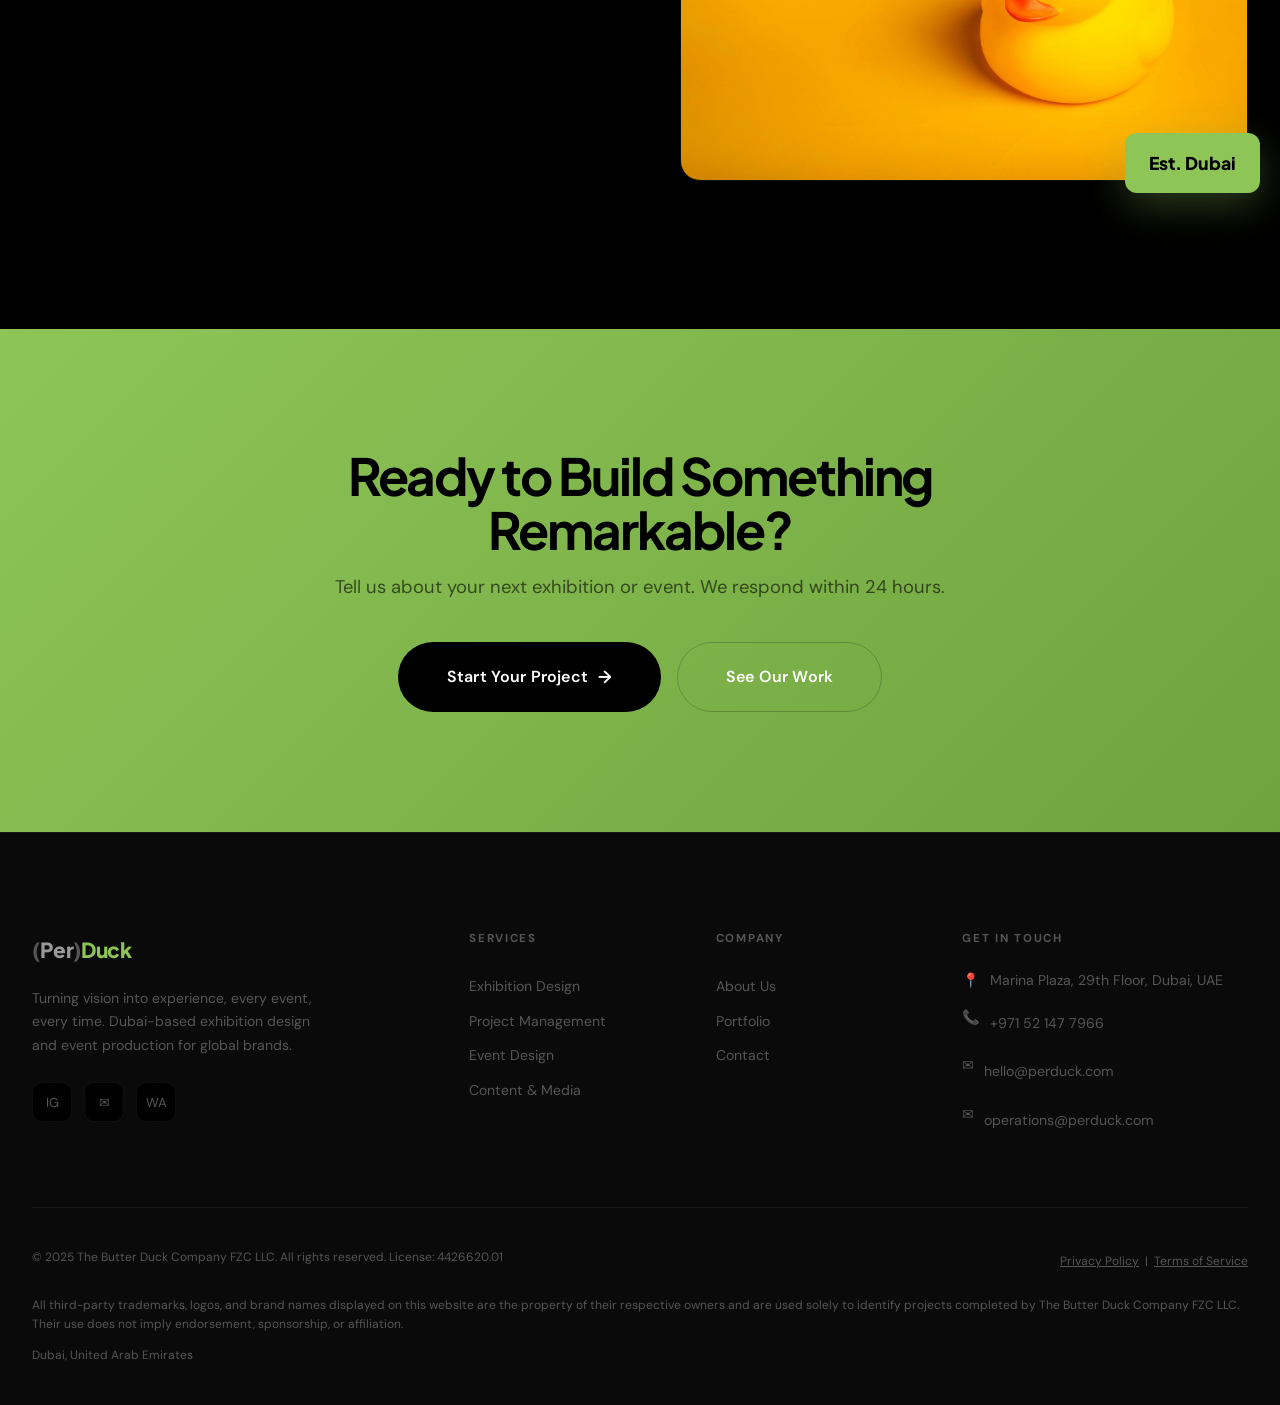
==== commit 629c3164: "Legal compliance: Privacy Policy, trademark disclaimer, soften claims - Add privacy.html (16 section" ====
--- a/index.html
+++ b/index.html
@@ -4,15 +4,15 @@
   <meta charset="UTF-8">
   <meta name="viewport" content="width=device-width, initial-scale=1.0">
   <title>(Per)Duck Events & Exhibitions — Global Exhibition Design & Event Production | Dubai</title>
-  <meta name="description" content="Award-caliber exhibition design, event production, and immersive brand experiences from 18 sqm to 700 sqm. Trusted by Microsoft, Vanderlande, and global brands. Dubai-based, globally deployed.">
+  <meta name="description" content="Award-caliber exhibition design, event production, and immersive brand experiences from 18 sqm to 700 sqm. Trusted by Fortune 500 companies and global industry leaders. Dubai-based, globally deployed.">
   <meta property="og:title" content="(Per)Duck Events & Exhibitions — Dubai">
-  <meta property="og:description" content="Exhibition design, event production, and immersive brand experiences. From 18 sqm to 700 sqm. Dubai-based, globally deployed.">
+  <meta property="og:description" content="Custom exhibition design, event production, and immersive brand experiences from 18 sqm to 700 sqm. Dubai-based, globally deployed.">
   <meta property="og:type" content="website">
   <meta property="og:url" content="https://perduck.com/">
   <meta property="og:image" content="https://perduck.com/assets/photos/hero-green-corridor.jpg">
   <meta name="twitter:card" content="summary_large_image">
   <meta name="twitter:title" content="(Per)Duck Events & Exhibitions">
-  <meta name="twitter:description" content="Global exhibition design and event production. Dubai-based, globally deployed.">
+  <meta name="twitter:description" content="Custom exhibition design and event production for global brands. Dubai-based, globally deployed.">
   <meta name="twitter:image" content="https://perduck.com/assets/photos/hero-green-corridor.jpg">
   <link rel="canonical" href="https://perduck.com/">
   <link rel="preconnect" href="https://fonts.googleapis.com">
@@ -41,7 +41,8 @@
     },
     "telephone": "+971521477966",
     "email": "hello@perduck.com",
-    "sameAs": ["https://instagram.com/perduckae"]
+    "sameAs": ["https://instagram.com/perduckae"],
+    "knowsAbout": ["exhibition design", "event production", "exhibition stand construction", "trade show booth design"]
   }
   </script>
 </head>
@@ -81,12 +82,12 @@
       <li>
         <a href="portfolio.html" data-mega="megaPortfolio" aria-expanded="false" aria-haspopup="true">Portfolio <span class="dd-arrow" aria-hidden="true">&#9662;</span></a>
         <div class="mega-menu portfolio-mm" id="megaPortfolio" role="menu">
-          <a href="portfolio.html#microsoft" class="mega-item" role="menuitem"><div class="mega-text"><h4>Microsoft</h4><p>LEAP Saudi Arabia</p></div></a>
-          <a href="portfolio.html#altronix" class="mega-item" role="menuitem"><div class="mega-text"><h4>Altronix</h4><p>Intersec Dubai</p></div></a>
-          <a href="portfolio.html#absolut" class="mega-item" role="menuitem"><div class="mega-text"><h4>Absolut Skandic</h4><p>Light + Building ME</p></div></a>
-          <a href="portfolio.html#spark" class="mega-item" role="menuitem"><div class="mega-text"><h4>Spark Logistics</h4><p>Breakbulk ME</p></div></a>
-          <a href="portfolio.html#vanderlande" class="mega-item" role="menuitem"><div class="mega-text"><h4>Vanderlande</h4><p>Airport Show DXB</p></div></a>
-          <a href="portfolio.html#ikgroup" class="mega-item" role="menuitem"><div class="mega-text"><h4>IK Group</h4><p>ADIPEC</p></div></a>
+          <a href="portfolio.html#tech-pavilion" class="mega-item" role="menuitem"><div class="mega-text"><h4>Technology Pavilion</h4><p>LEAP Saudi Arabia</p></div></a>
+          <a href="portfolio.html#security-showcase" class="mega-item" role="menuitem"><div class="mega-text"><h4>Security Showcase</h4><p>Intersec Dubai</p></div></a>
+          <a href="portfolio.html#lighting-exhibition" class="mega-item" role="menuitem"><div class="mega-text"><h4>Lighting Exhibition</h4><p>Light + Building ME</p></div></a>
+          <a href="portfolio.html#logistics-stand" class="mega-item" role="menuitem"><div class="mega-text"><h4>Logistics Stand</h4><p>Breakbulk ME</p></div></a>
+          <a href="portfolio.html#airport-solutions" class="mega-item" role="menuitem"><div class="mega-text"><h4>Airport Solutions</h4><p>Airport Show DXB</p></div></a>
+          <a href="portfolio.html#energy-compact" class="mega-item" role="menuitem"><div class="mega-text"><h4>Energy Compact</h4><p>ADIPEC</p></div></a>
         </div>
       </li>
       <li><a href="about.html">About</a></li>
@@ -160,7 +161,7 @@
           <div class="label" data-i18n="hero.stat.sqm">sqm Largest Build</div>
         </div>
         <div class="hero-stat">
-          <div class="num" data-count="100" data-suffix="%">0</div>
+          <div class="num" data-count="98" data-suffix="%+">0</div>
           <div class="label" data-i18n="hero.stat.ontime">On-Time Delivery</div>
         </div>
       </div>
@@ -352,7 +353,7 @@
           <div class="stat-text">Industries Served</div>
         </div>
         <div class="stat-item reveal">
-          <div class="stat-num" data-count="100" data-suffix="%">0</div>
+          <div class="stat-num" data-count="98" data-suffix="%+">0</div>
           <div class="stat-text">On-Time Delivery Rate</div>
         </div>
       </div>
@@ -477,6 +478,8 @@
     </div>
     <div class="footer-bottom">
       <p>&copy; 2025 The Butter Duck Company FZC LLC. All rights reserved. License: 4426620.01</p>
+      <p style="margin-top:8px;"><a href="privacy.html" style="color:inherit;text-decoration:underline;">Privacy Policy</a> &nbsp;|&nbsp; <a href="terms.html" style="color:inherit;text-decoration:underline;">Terms of Service</a></p>
+      <p style="font-size:0.75rem;color:var(--text-dim);margin-top:12px;line-height:1.6;">All third-party trademarks, logos, and brand names displayed on this website are the property of their respective owners and are used solely to identify projects completed by The Butter Duck Company FZC LLC. Their use does not imply endorsement, sponsorship, or affiliation.</p>
       <p>Dubai, United Arab Emirates</p>
     </div>
   </div>
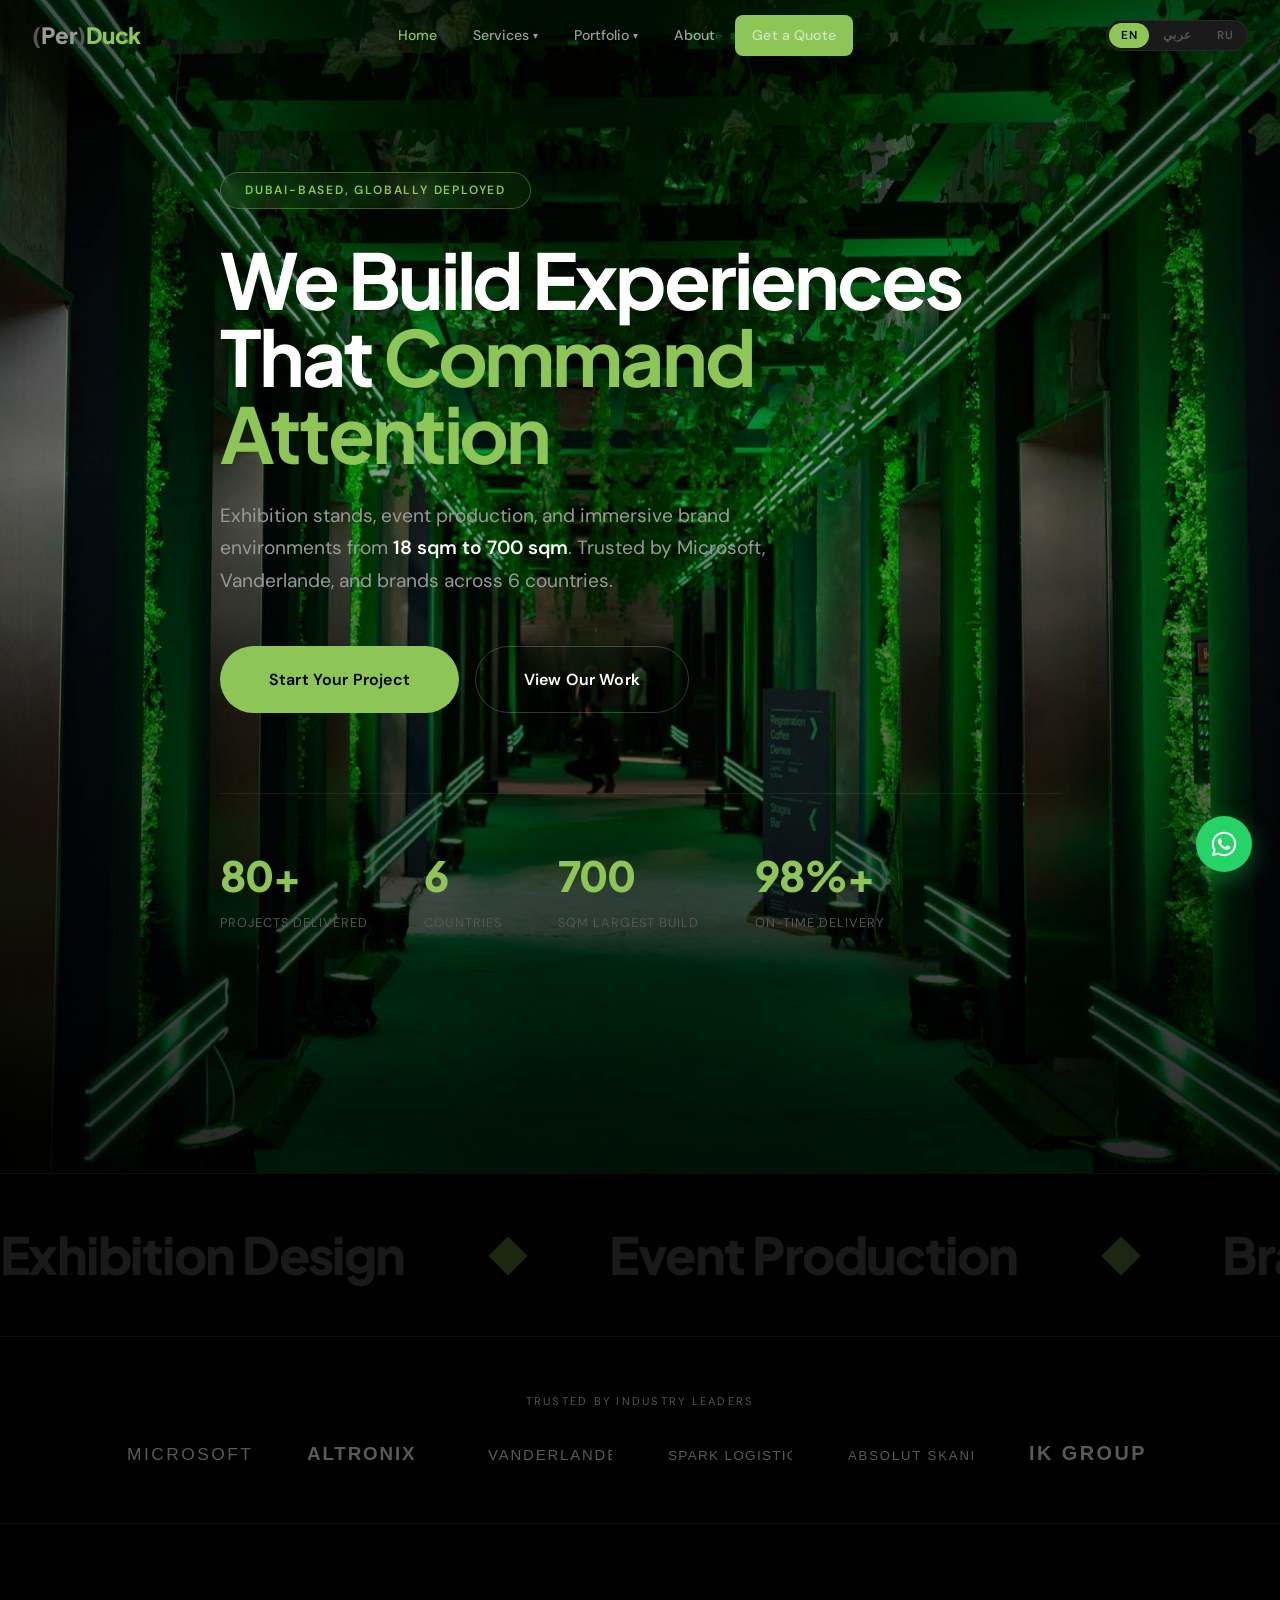
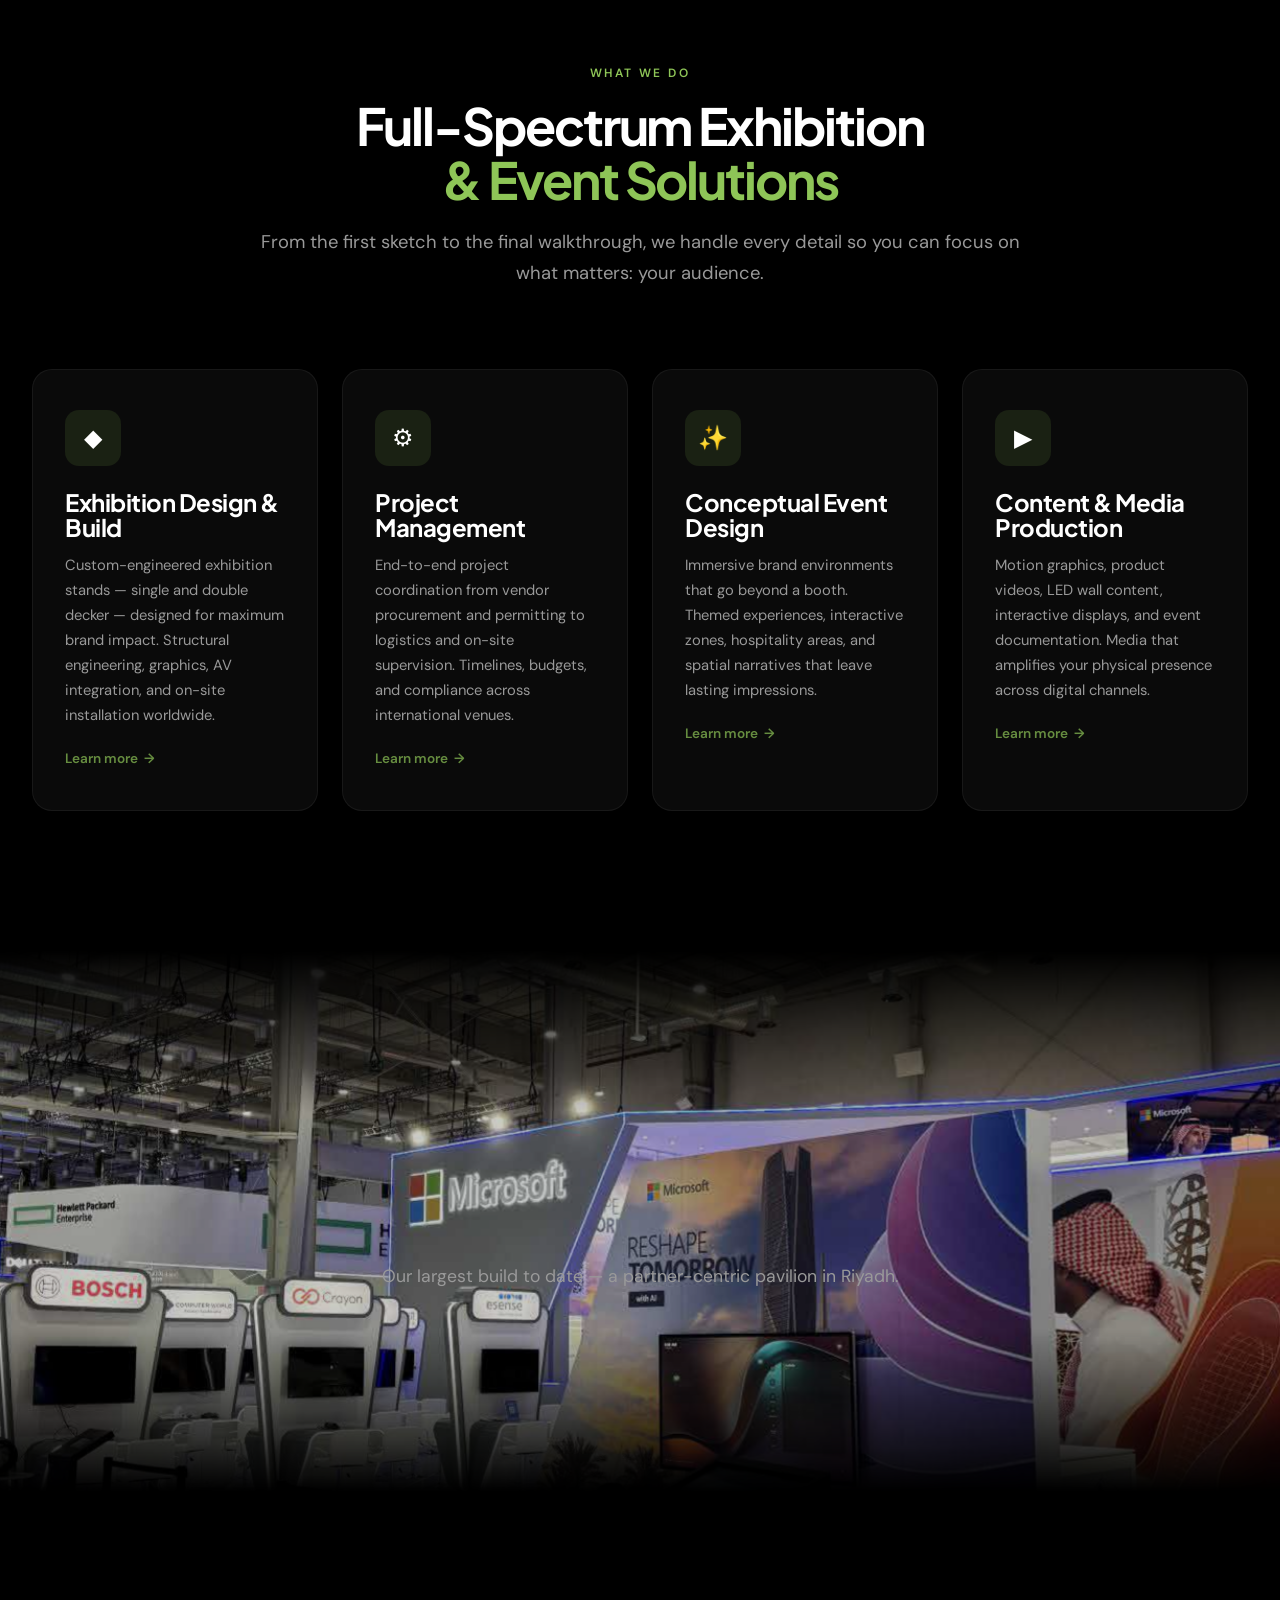
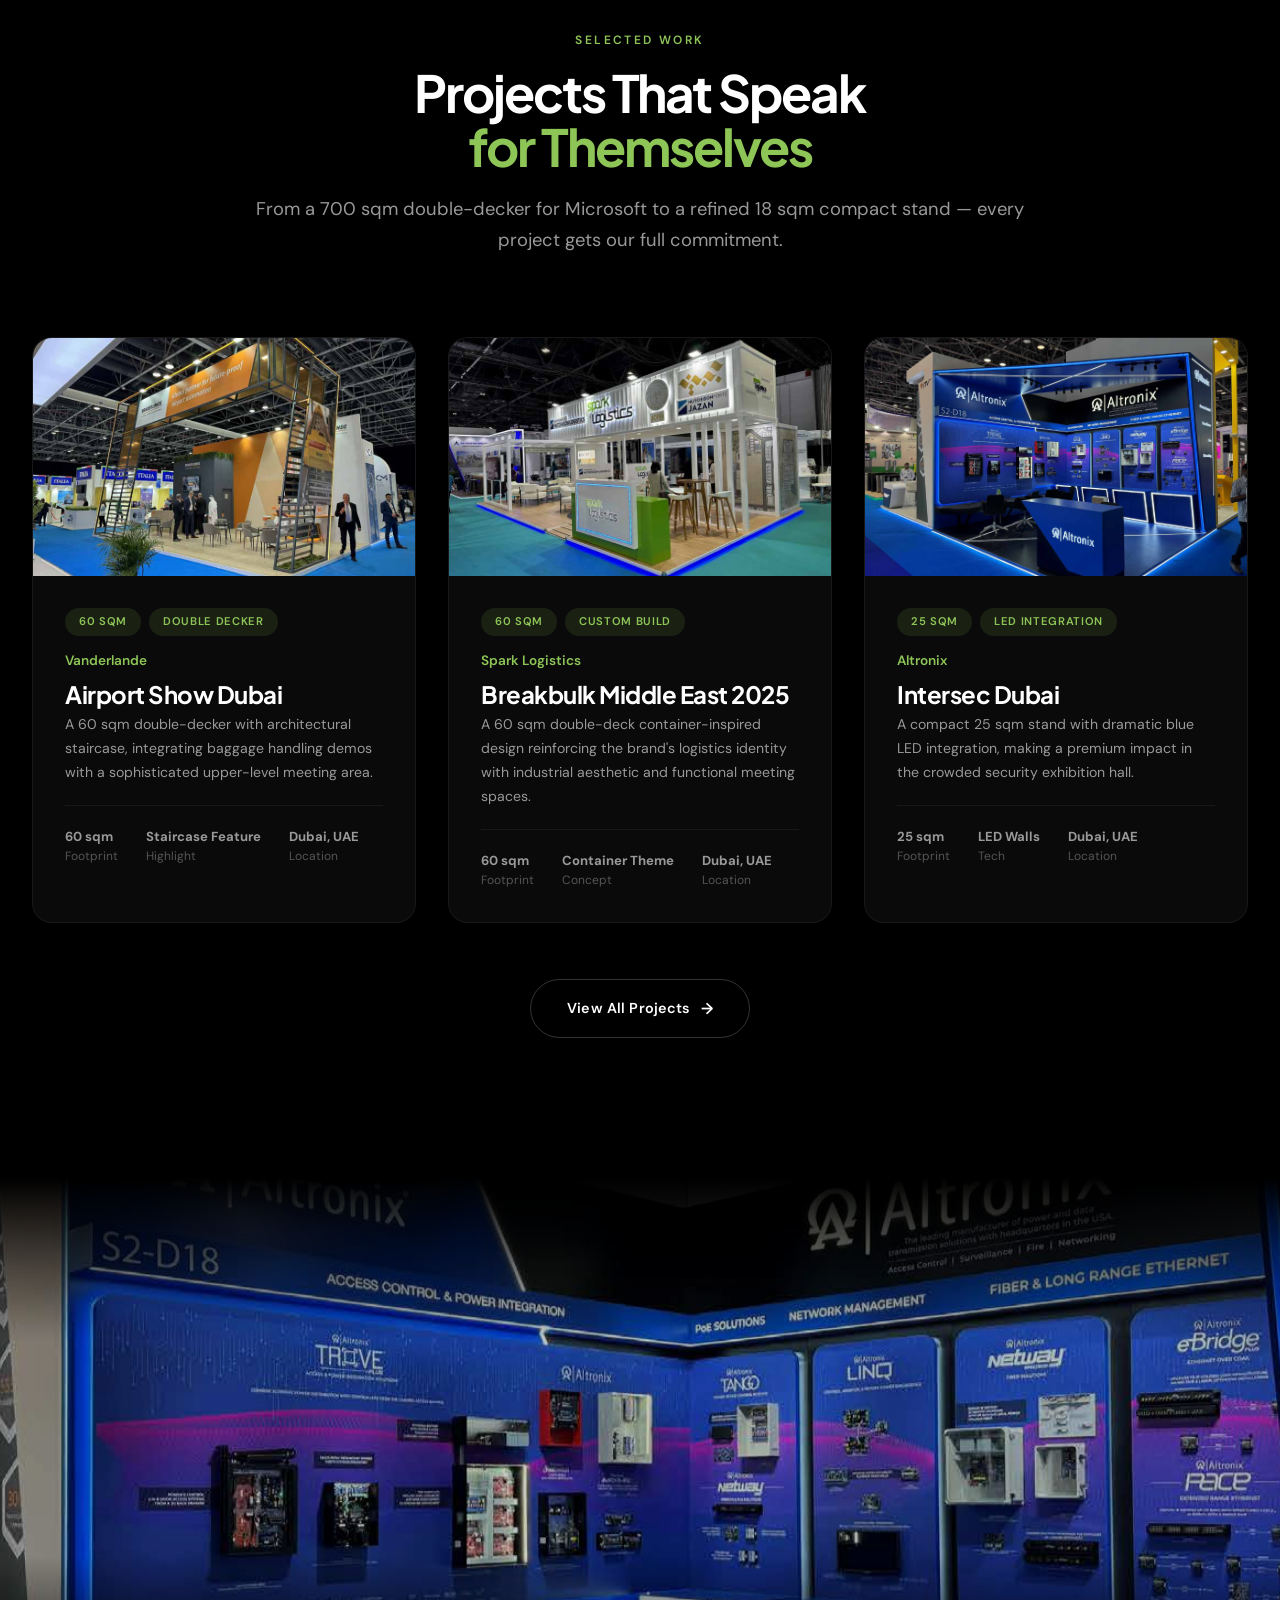
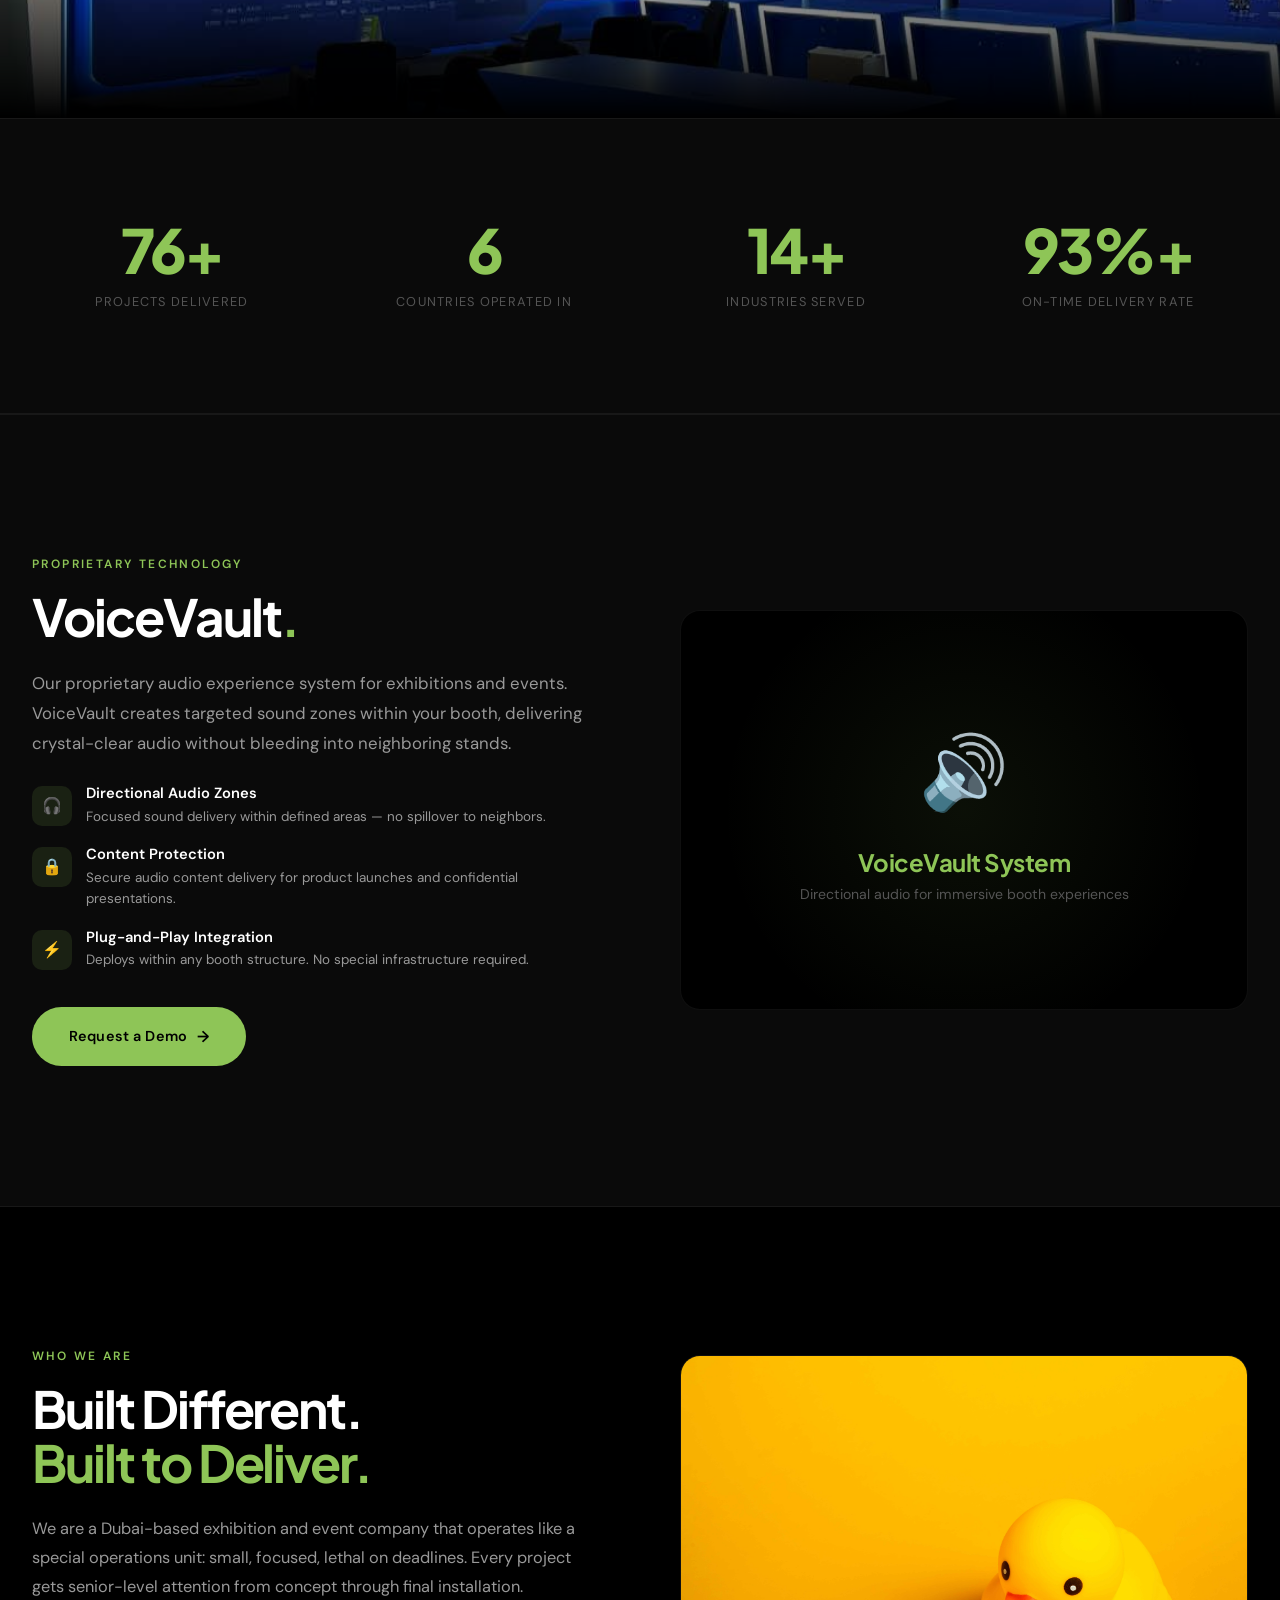
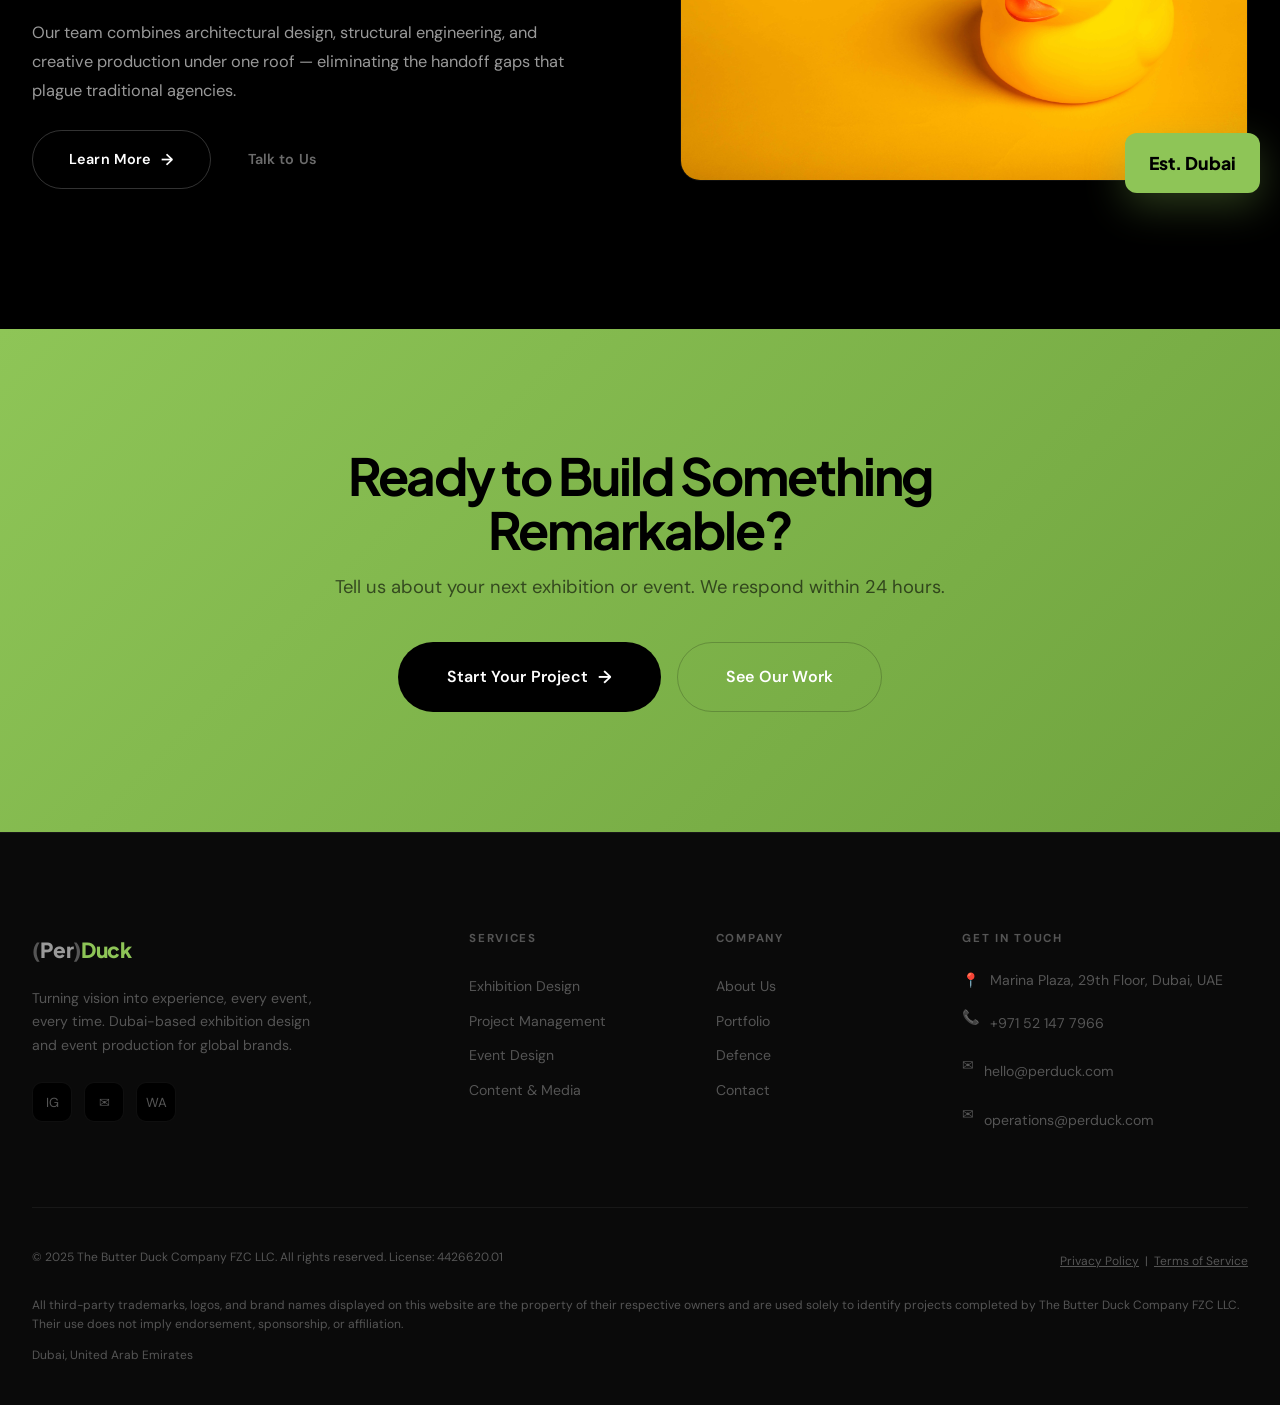
==== commit f61b7a34: "Tighten mega-menu spacing, add Defence footer link, download tracking - Mega menu: wider (580px), co" ====
--- a/index.html
+++ b/index.html
@@ -466,6 +466,7 @@
         <h4>Company</h4>
         <a href="about.html">About Us</a>
         <a href="portfolio.html">Portfolio</a>
+        <a href="defence.html">Defence</a>
         <a href="contact.html">Contact</a>
       </div>
       <div class="footer-col">
--- a/style.css
+++ b/style.css
@@ -100,13 +100,13 @@
 [aria-expanded="true"] .dd-arrow { transform: rotate(180deg); }
 
 /* Mega Menu */
-.mega-menu { position: absolute; top: calc(100% + 16px); left: 50%; transform: translateX(-50%) translateY(8px); opacity: 0; visibility: hidden; pointer-events: none; background: var(--bg-elevated); border: 1px solid var(--border-light); border-radius: var(--radius); padding: 20px; min-width: 460px; display: grid; grid-template-columns: 1fr 1fr; gap: 6px; box-shadow: 0 24px 80px rgba(0, 0, 0, .6); transition: opacity var(--transition), transform var(--transition), visibility var(--transition); }
+.mega-menu { position: absolute; top: calc(100% + 6px); left: 50%; transform: translateX(-50%) translateY(8px); opacity: 0; visibility: hidden; pointer-events: none; background: var(--bg-elevated); border: 1px solid var(--border-light); border-radius: var(--radius); padding: 10px; min-width: 580px; display: grid; grid-template-columns: 1fr 1fr; gap: 0; box-shadow: 0 24px 80px rgba(0, 0, 0, .6); transition: opacity var(--transition), transform var(--transition), visibility var(--transition); }
 .mega-menu.show { opacity: 1; visibility: visible; pointer-events: auto; transform: translateX(-50%) translateY(0); }
-.mega-item { display: flex; gap: 12px; padding: 14px; border-radius: var(--radius-sm); transition: background var(--transition); color: var(--text-primary); }
+.mega-item { display: flex; gap: 10px; padding: 10px 14px; border-radius: var(--radius-sm); transition: background var(--transition); color: var(--text-primary); align-items: center; }
 .mega-item:hover { background: var(--bg-hover); color: var(--text-primary); }
-.mega-icon { width: 40px; height: 40px; border-radius: 10px; background: var(--accent-glow); display: flex; align-items: center; justify-content: center; font-size: 1.1rem; flex-shrink: 0; }
-.mega-text h4 { font-size: .88rem; font-weight: 600; margin-bottom: 2px; font-family: var(--font-body); letter-spacing: 0; }
-.mega-text p { font-size: .76rem; color: var(--text-muted); line-height: 1.4; }
+.mega-icon { width: 34px; height: 34px; border-radius: 8px; background: var(--accent-glow); display: flex; align-items: center; justify-content: center; font-size: .95rem; flex-shrink: 0; }
+.mega-text h4 { font-size: .82rem; font-weight: 600; margin-bottom: 0; font-family: var(--font-body); letter-spacing: 0; line-height: 1.15; }
+.mega-text p { font-size: .72rem; color: var(--text-muted); line-height: 1.25; margin: 2px 0 0; }
 .mega-menu.portfolio-mm { min-width: 540px; grid-template-columns: 1fr 1fr 1fr; }
 
 /* --- Mobile Nav --- */
